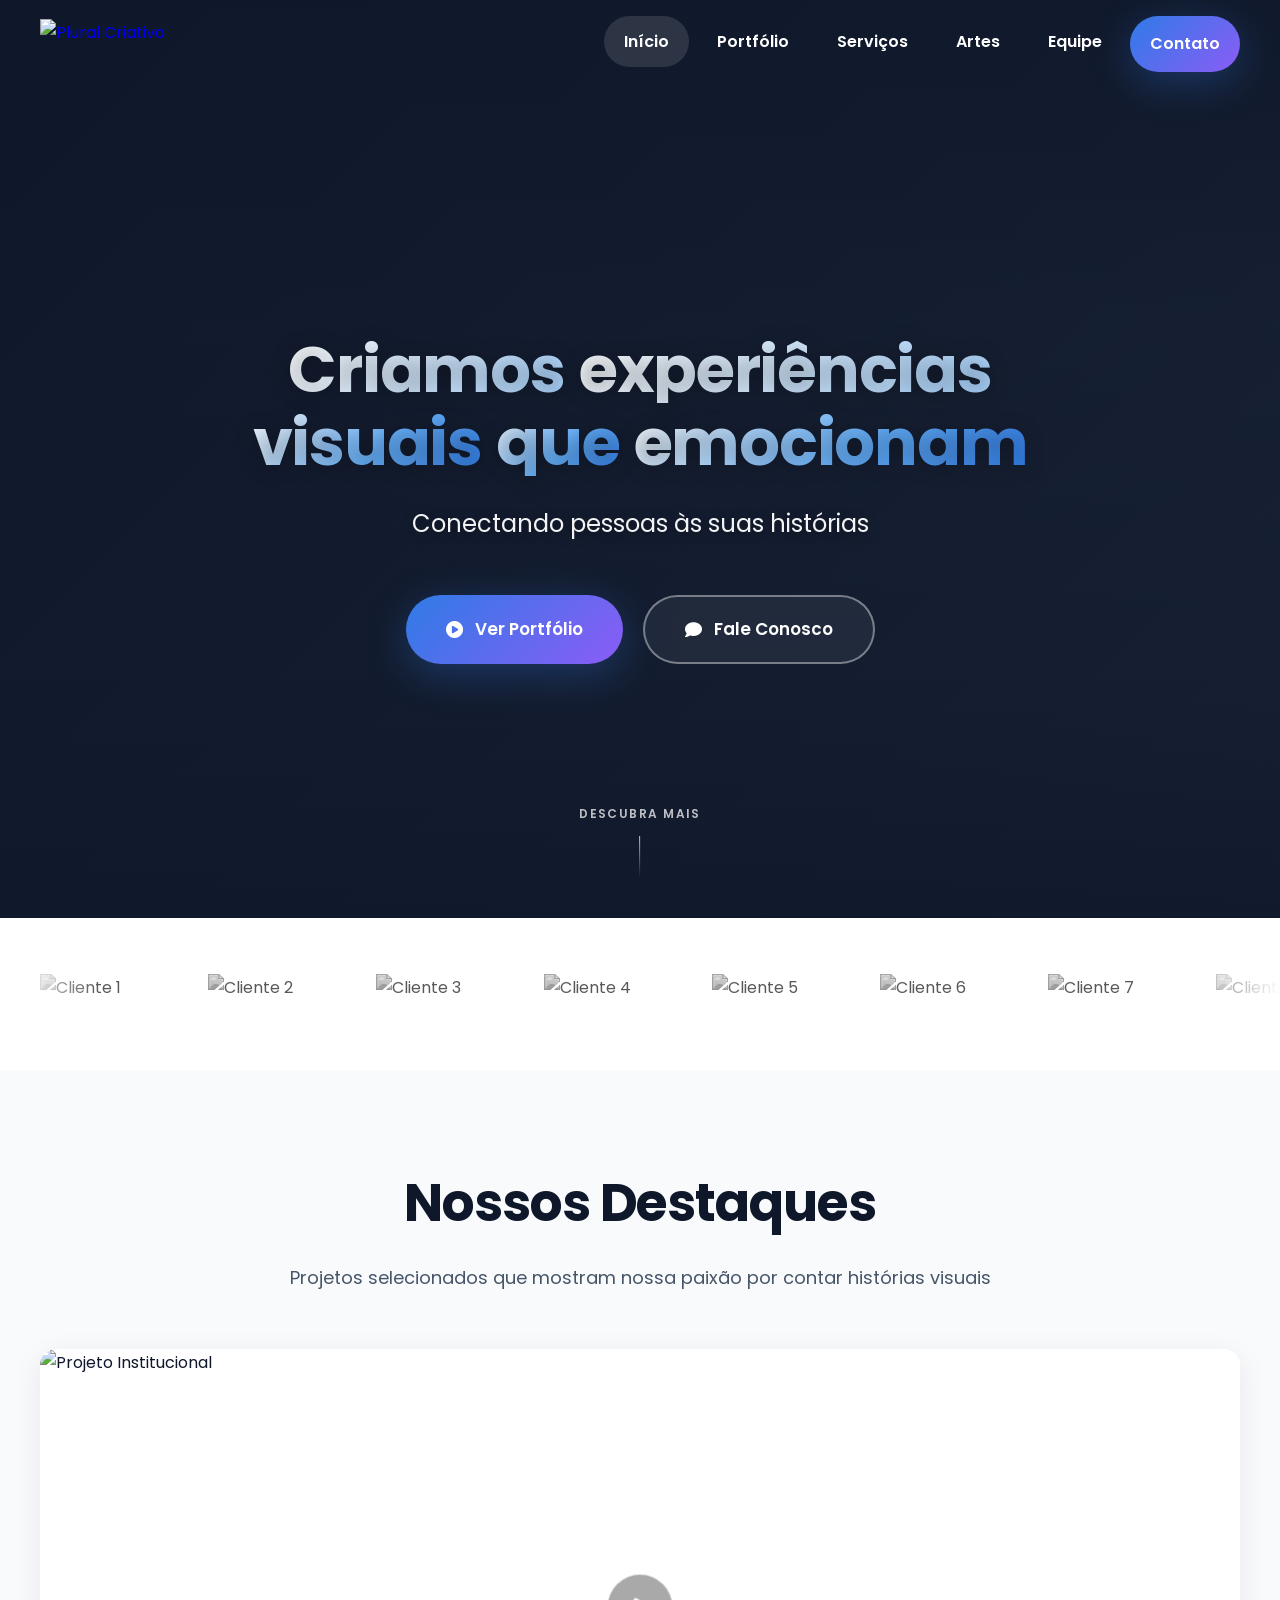
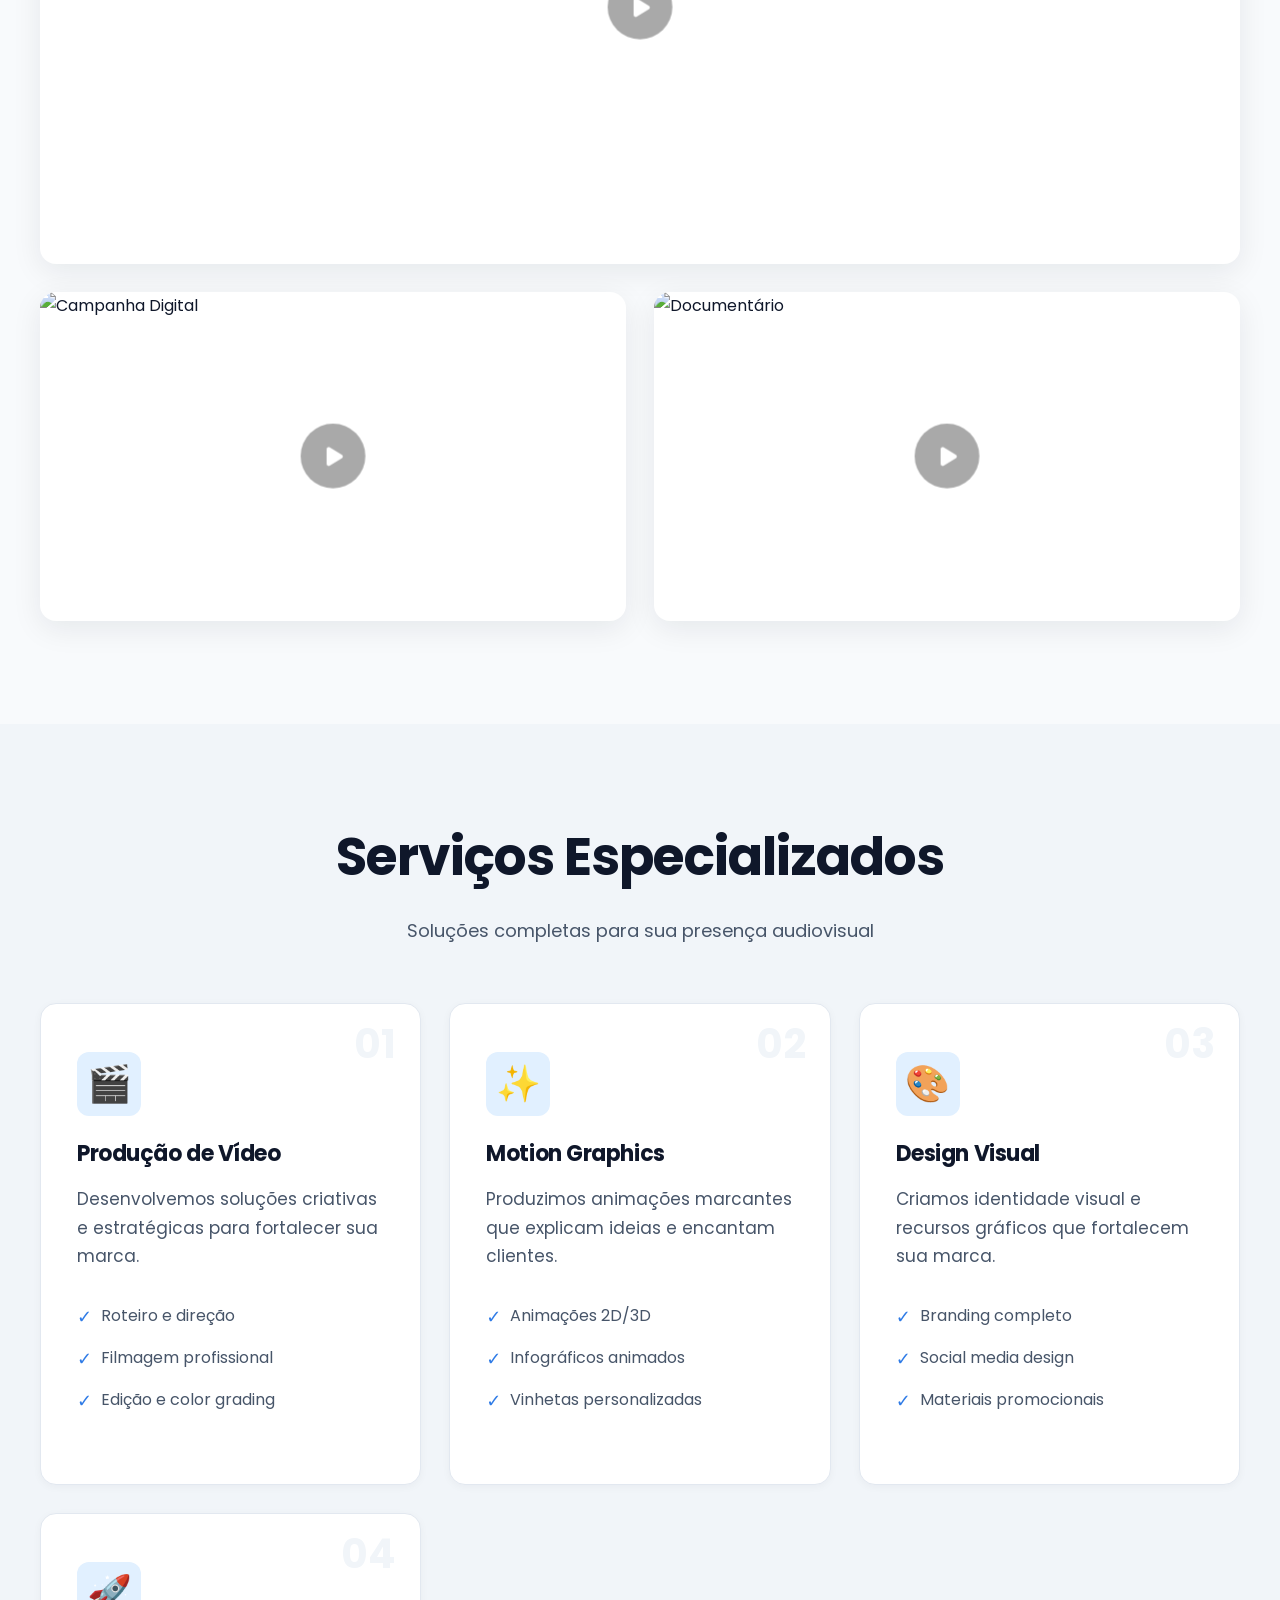
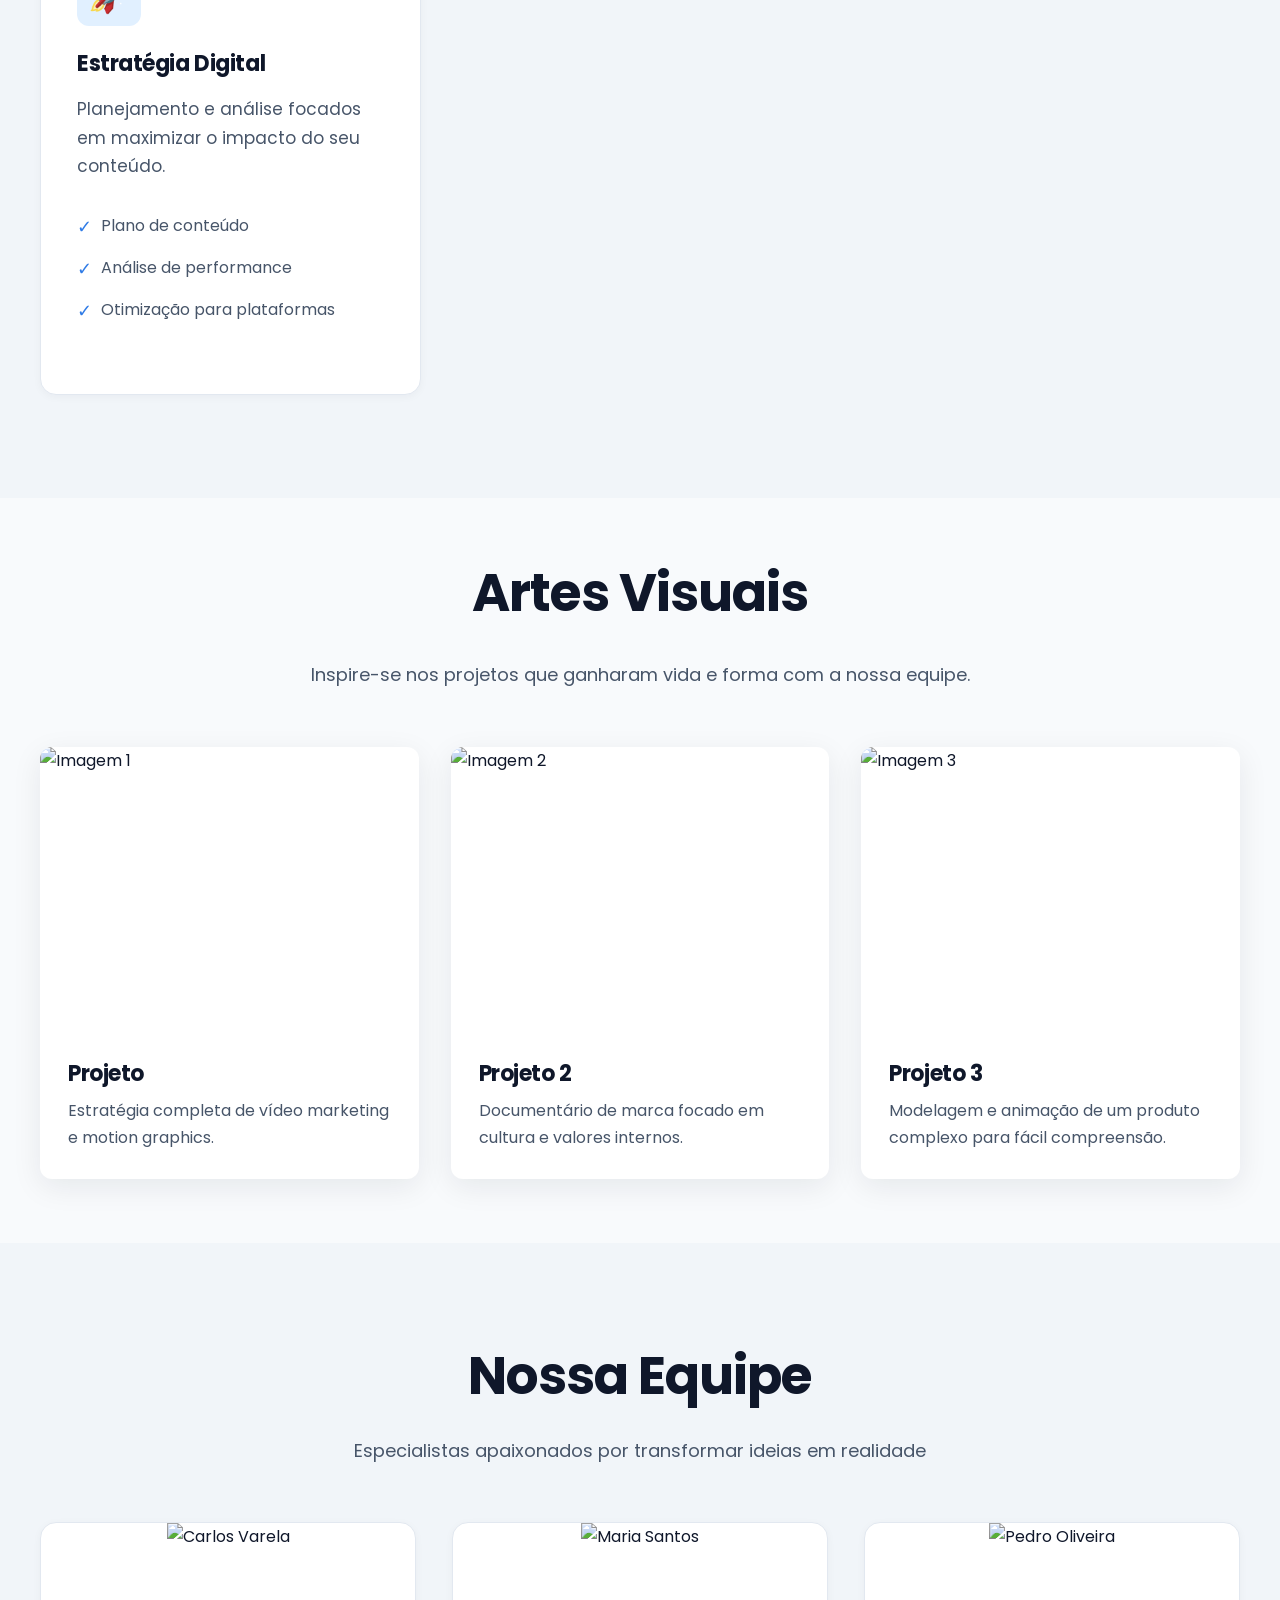
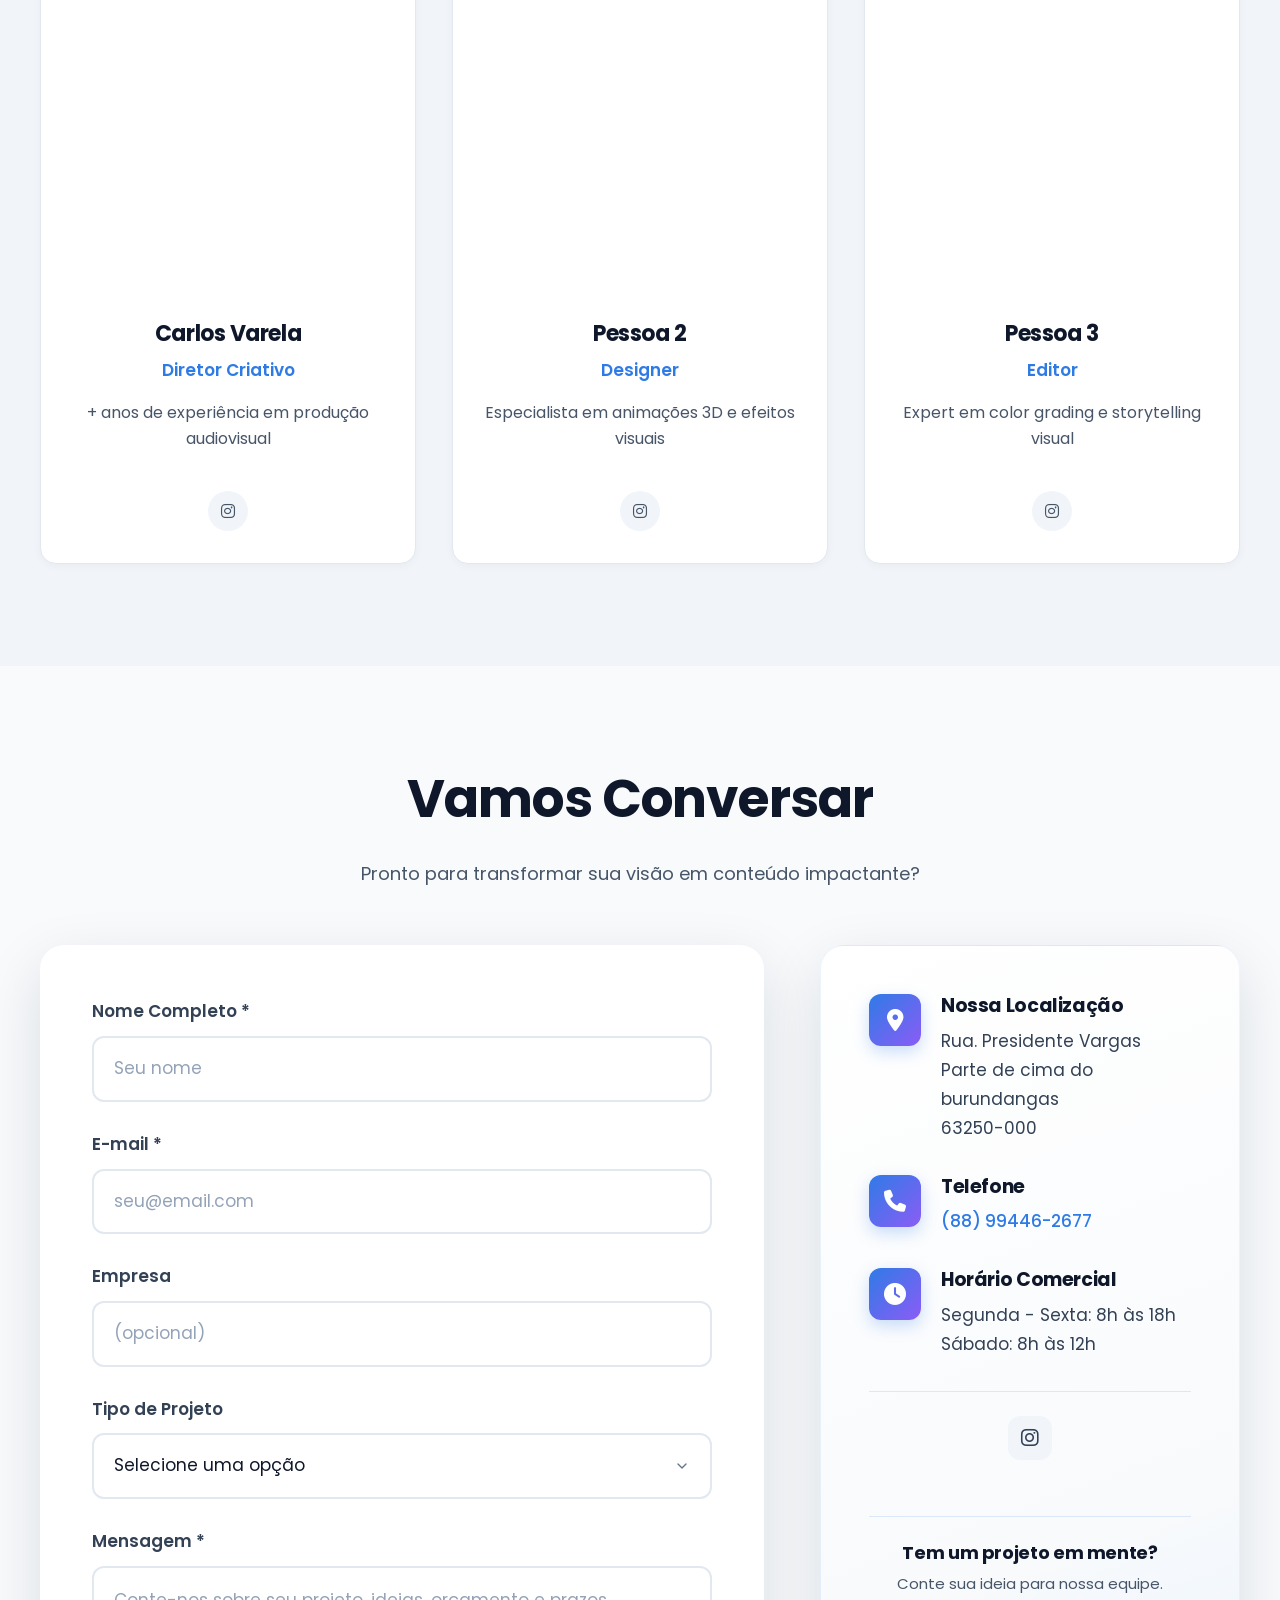
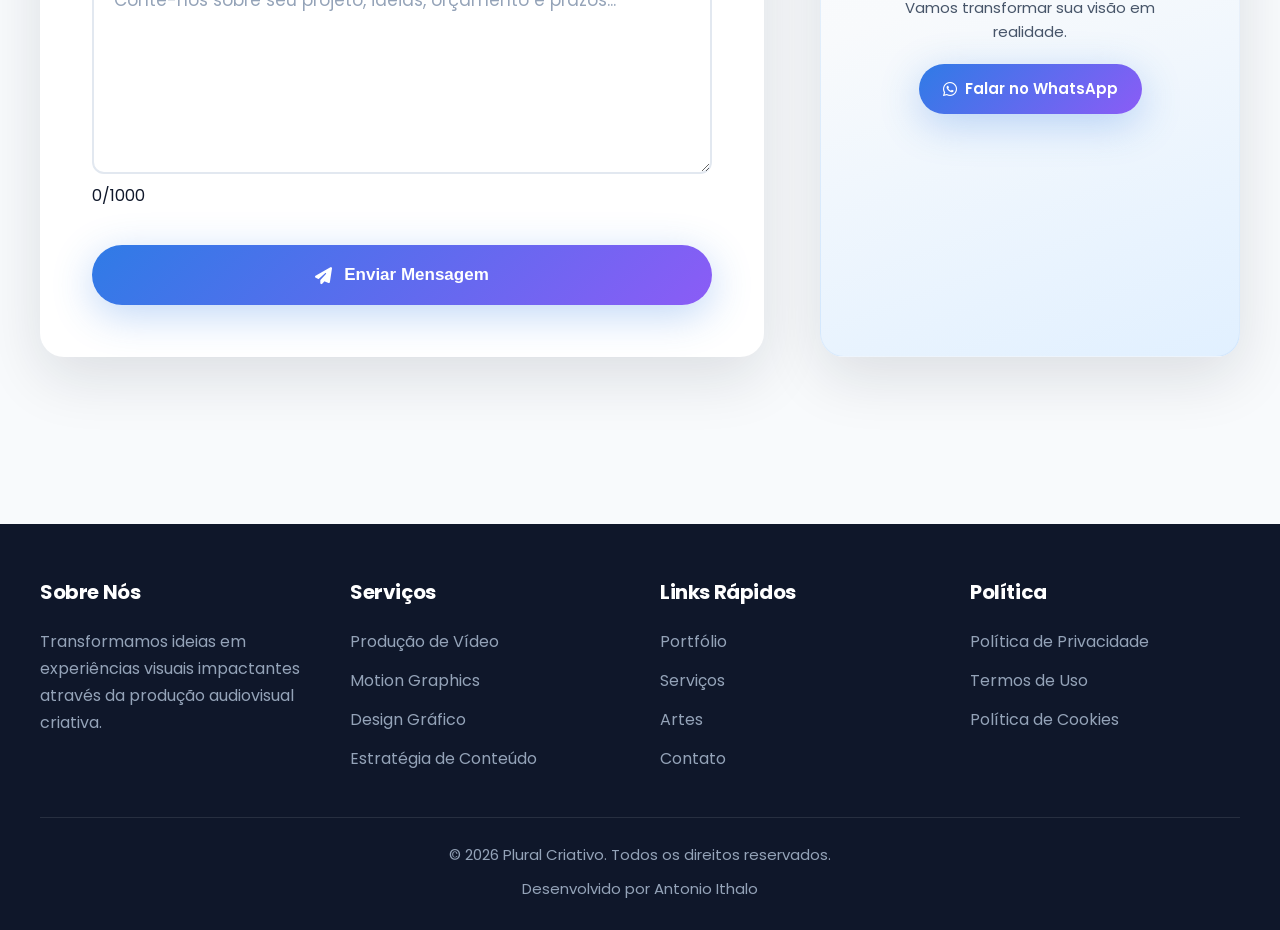
==== index.html @ 593ae98b "Add files via upload" ====
<!doctype html>
<html lang="pt-BR">
  <head>
    <meta charset="UTF-8" />
    <meta
      name="viewport"
      content="width=device-width, initial-scale=1.0, maximum-scale=1.0, user-scalable=no"
    />

    <title>Plural Criativo — Produção Audiovisual Criativa</title>
    <meta
      name="description"
      content="Transformamos ideias em experiências visuais impactantes através da produção audiovisual criativa."
    />
    <meta
      name="keywords"
      content="produção audiovisual, vídeos institucionais, motion graphics, design gráfico, estratégia de conteúdo"
    />
    <meta name="theme-color" content="#2f7be6" />

    <!-- Open Graph -->
    <meta
      property="og:title"
      content="Plural Criativo — Produção Audiovisual Criativa"
    />
    <meta
      property="og:description"
      content="Transformamos ideias em experiências visuais impactantes."
    />
    <meta property="og:type" content="website" />

    <!-- Fonts -->
    <link rel="preconnect" href="https://fonts.googleapis.com" />
    <link rel="preconnect" href="https://fonts.gstatic.com" crossorigin />
    <link
      href="https://fonts.googleapis.com/css2?family=Poppins:wght@300;400;500;600;700&display=swap"
      rel="stylesheet"
    />

    <!-- Icons -->
    <link
      rel="stylesheet"
      href="https://cdnjs.cloudflare.com/ajax/libs/font-awesome/6.4.0/css/all.min.css"
    />

    <!-- Styles -->
    <link rel="stylesheet" href="css/style.css" />
    <link rel="stylesheet" href="css/responsive.css" />

    <!-- Meta para JS -->
    <meta name="theme-path" content="." />
  </head>

  <body>
    <!-- HEADER -->
    <header class="site-header" id="mainHeader">
      <div class="container">
        <div class="header-inner">
          <a href="#top" class="brand">
            <img
              src="assets/img/logoplu.png"
              alt="Plural Criativo"
              class="brand-logo"
              width="200"
              height="50"
            />
          </a>

          <nav class="main-nav" aria-label="Navegação principal">
            <button
              id="navToggleSticky"
              class="nav-toggle"
              aria-expanded="false"
              aria-label="Abrir/fechar menu"
            >
              <i class="fas fa-bars" aria-hidden="true"></i>
              <i class="fas fa-times" aria-hidden="true"></i>
            </button>
            <ul id="navListSticky" class="nav-list">
              <li><a href="#top" class="active">Início</a></li>
              <li><a href="#portfolio">Portfólio</a></li>
              <li><a href="#servicos">Serviços</a></li>
              <li><a href="#gallery">Artes</a></li>
              <li><a href="#equipe">Equipe</a></li>
              <li>
                <a href="#contato" class="btn btn-primary btn-sm">Contato</a>
              </li>
            </ul>
          </nav>
        </div>
      </div>
    </header>

    <main id="main" class="site-main">
      <!-- HERO -->
      <section class="hero" id="top" aria-label="Hero section">
        <video
          autoplay
          muted
          loop
          playsinline
          preload="metadata"
          poster="assets/img/hero-poster.jpg"
          class="hero-video"
          onerror="this.style.display = 'none'"
        >
          <source src="assets/videos/video1-hero.mp4" type="video/mp4" />
        </video>
        <div class="hero-overlay"></div>

        <div class="hero-content">
          <h1 class="hero-title fill-words">
            <div class="line-1">
              <span data-text="Criamos">Criamos</span>
              <span data-text="experiências">experiências</span>
            </div>
            <div class="line-2">
              <span data-text="visuais">visuais</span>
              <span data-text="que">que</span>
              <span data-text="emocionam">emocionam</span>
            </div>
          </h1>
          <p class="hero-subtitle">Conectando pessoas às suas histórias</p>

          <div class="btn-group">
            <a href="#portfolio" class="btn btn-primary">
              <i class="fas fa-play-circle"></i>
              Ver Portfólio
            </a>
            <a href="#contato" class="btn btn-outline">
              <i class="fas fa-comment"></i>
              Fale Conosco
            </a>
          </div>
        </div>

        <a
          href="#portfolio"
          class="scroll-indicator"
          aria-label="Scroll para mais conteúdo"
        >
          <i class="fas fa-chevron-down"></i>
        </a>
      </section>

      <!-- CLIENTES MARQUEE -->
      <section class="clients-section" aria-label="Nossos clientes">
        <div class="container">
          <div class="marquee-container">
            <div class="marquee-track">
              <img
                src="assets/img/logo-cliente-adidas.jpg"
                alt="Cliente 1"
                class="client-logo"
                width="120"
                height="40"
              />
              <img
                src="assets/img/logo-cliente-adidas.jpg"
                alt="Cliente 2"
                class="client-logo"
                width="120"
                height="40"
              />
              <img
                src="assets/img/logo-cliente-adidas.jpg"
                alt="Cliente 3"
                class="client-logo"
                width="120"
                height="40"
              />
              <img
                src="assets/img/logo-cliente-adidas.jpg"
                alt="Cliente 4"
                class="client-logo"
                width="120"
                height="40"
              />
              <img
                src="assets/img/logo-cliente-adidas.jpg"
                alt="Cliente 5"
                class="client-logo"
                width="120"
                height="40"
              />
              <img
                src="assets/img/logo-cliente-adidas.jpg"
                alt="Cliente 6"
                class="client-logo"
                width="120"
                height="40"
              />
              <img
                src="assets/img/logo-cliente-adidas.jpg"
                alt="Cliente 7"
                class="client-logo"
                width="120"
                height="40"
              />
              <img
                src="assets/img/logo-cliente-adidas.jpg"
                alt="Cliente 8"
                class="client-logo"
                width="120"
                height="40"
              />
            </div>
          </div>
        </div>
      </section>

      <!-- PORTFÓLIO -->
      <section id="portfolio" class="section reveal">
        <div class="container">
          <div class="section-title">
            <h2>Nossos Destaques</h2>
            <p class="section-subtitle">
              Projetos selecionados que mostram nossa paixão por contar
              histórias visuais
            </p>
          </div>

          <div class="portfolio-grid">
            <!-- Projeto 1 -->
            <article
              class="portfolio-item"
              data-video="assets/videos/video1-hero.mp4"
              tabindex="0"
            >
              <div class="thumb">
                <span class="play-indicator" aria-hidden="true">
                  <i class="fas fa-play"></i>
                </span>
                <img
                  src="assets/img/Imagem 1.png"
                  alt="Projeto Institucional"
                  loading="lazy"
                />
                <div class="portfolio-overlay">
                  <span class="portfolio-category">Vídeo Institucional</span>
                  <h3>TechCorp Brand Story</h3>
                  <p>
                    Narrativa visual que transformou a comunicação corporativa
                  </p>
                </div>
              </div>
            </article>

            <!-- Projeto 2 -->
            <article
              class="portfolio-item"
              data-video="assets/videos/project-2.mp4"
              tabindex="0"
            >
              <div class="thumb">
                <span class="play-indicator" aria-hidden="true">
                  <i class="fas fa-play"></i>
                </span>
                <img
                  src="assets/img/portfolio/project-2.jpg"
                  alt="Campanha Digital"
                  loading="lazy"
                />
                <div class="portfolio-overlay">
                  <span class="portfolio-category">Campanha Digital</span>
                  <h3>Fashion Forward 2024</h3>
                  <p>
                    Conteúdo viral para redes sociais com engajamento recorde
                  </p>
                </div>
              </div>
            </article>

            <!-- Projeto 3 -->
            <article
              class="portfolio-item"
              data-video="assets/videos/project-3.mp4"
              tabindex="0"
            >
              <div class="thumb">
                <span class="play-indicator" aria-hidden="true">
                  <i class="fas fa-play"></i>
                </span>
                <img
                  src="assets/img/project-3.jpg"
                  alt="Documentário"
                  loading="lazy"
                />
                <div class="portfolio-overlay">
                  <span class="portfolio-category">Documentário</span>
                  <h3>Vozes da Amazônia</h3>
                  <p>Histórias reais que inspiram mudanças e conscientização</p>
                </div>
              </div>
            </article>
          </div>
        </div>
      </section>

      <!-- SERVIÇOS -->
      <section id="servicos" class="section alt reveal">
        <div class="container">
          <div class="section-title">
            <h2>Serviços Especializados</h2>
            <p class="section-subtitle">
              Soluções completas para sua presença audiovisual
            </p>
          </div>

          <div class="services-grid">
            <div class="service-card reveal">
              <div class="service-icon">🎬</div>
              <h3>Produção de Vídeo</h3>
              <p>
                Desenvolvemos soluções criativas e estratégicas para fortalecer
                sua marca.
              </p>
              <ul class="service-features">
                <li>Roteiro e direção</li>
                <li>Filmagem profissional</li>
                <li>Edição e color grading</li>
              </ul>
            </div>

            <div class="service-card reveal">
              <div class="service-icon">✨</div>
              <h3>Motion Graphics</h3>
              <p>
                Produzimos animações marcantes que explicam ideias e encantam
                clientes.
              </p>
              <ul class="service-features">
                <li>Animações 2D/3D</li>
                <li>Infográficos animados</li>
                <li>Vinhetas personalizadas</li>
              </ul>
            </div>

            <div class="service-card reveal">
              <div class="service-icon">🎨</div>
              <h3>Design Visual</h3>
              <p>
                Criamos identidade visual e recursos gráficos que fortalecem sua
                marca.
              </p>
              <ul class="service-features">
                <li>Branding completo</li>
                <li>Social media design</li>
                <li>Materiais promocionais</li>
              </ul>
            </div>

            <div class="service-card reveal">
              <div class="service-icon">🚀</div>
              <h3>Estratégia Digital</h3>
              <p>
                Planejamento e análise focados em maximizar o impacto do seu
                conteúdo.
              </p>
              <ul class="service-features">
                <li>Plano de conteúdo</li>
                <li>Análise de performance</li>
                <li>Otimização para plataformas</li>
              </ul>
            </div>
          </div>
        </div>
      </section>

      <!-- ARTES VISUAIS -->
      <section id="gallery" class="gallery section">
        <div class="container">
          <h2 class="section-title">Artes Visuais</h2>
          <p class="section-subtitle">
            Inspire-se nos projetos que ganharam vida e forma com a nossa
            equipe.
          </p>

          <div class="gallery-grid">
            <div class="art-card reveal">
              <a
                href="#"
                class="art-link"
                aria-label="Ver Projeto: Projeto Alpha"
              >
                <div class="art-image-container">
                  <img
                    src="assets/img/Imagem 1.png"
                    alt="Imagem 1"
                    loading="lazy"
                    onerror="
                      this.onerror = null;
                      this.src =
                        'https://placehold.co/800x600/1e293b/f8fafc?text=ARTE+VISUAL+4:3';
                    "
                  />
                </div>
                <div class="art-info">
                  <h3>Projeto</h3>
                  <p>
                    Estratégia completa de vídeo marketing e motion graphics.
                  </p>
                </div>
              </a>
            </div>

            <div class="art-card reveal">
              <a
                href="#"
                class="art-link"
                aria-label="Ver Projeto: Vídeo Institucional"
              >
                <div class="art-image-container">
                  <img
                    src="assets/img/Imagem 2.png"
                    alt="Imagem 2"
                    loading="lazy"
                  />
                </div>
                <div class="art-info">
                  <h3>Projeto 2</h3>
                  <p>
                    Documentário de marca focado em cultura e valores internos.
                  </p>
                </div>
              </a>
            </div>

            <div class="art-card reveal">
              <a
                href="#"
                class="art-link"
                aria-label="Ver Projeto: Animação 3D"
              >
                <div class="art-image-container">
                  <img
                    src="assets/img/Imagem 3.png"
                    alt="Imagem 3"
                    loading="lazy"
                  />
                </div>
                <div class="art-info">
                  <h3>Projeto 3</h3>
                  <p>
                    Modelagem e animação de um produto complexo para fácil
                    compreensão.
                  </p>
                </div>
              </a>
            </div>
          </div>
        </div>
      </section>

      <!-- EQUIPE -->
      <section id="equipe" class="section alt reveal">
        <div class="container">
          <div class="section-title">
            <h2>Nossa Equipe</h2>
            <p class="section-subtitle">
              Especialistas apaixonados por transformar ideias em realidade
            </p>
          </div>

          <div class="team-grid">
            <div class="team-member reveal">
              <div class="member-photo">
                <img
                  src="assets/img/imagem-eqp-1.jpg"
                  alt="Carlos Varela"
                  loading="lazy"
                />
              </div>
              <h3>Carlos Varela</h3>
              <p class="muted">Diretor Criativo</p>
              <p>+ anos de experiência em produção audiovisual</p>
              <div class="social-links">
                <a
                  href="https://www.instagram.com/carlosvarela.pro/"
                  aria-label="Instagram"
                  target="_blank"
                  rel="noopener"
                >
                  <i class="fab fa-instagram"></i>
                </a>
              </div>
            </div>

            <div class="team-member reveal">
              <div class="member-photo">
                <img
                  src="assets/img/imagem-eqp-2.jpg"
                  alt="Maria Santos"
                  loading="lazy"
                />
              </div>
              <h3>Pessoa 2</h3>
              <p class="muted">Designer</p>
              <p>Especialista em animações 3D e efeitos visuais</p>
              <div class="social-links">
                <a href="#" aria-label="Instagram"
                  ><i class="fab fa-instagram"></i
                ></a>
              </div>
            </div>

            <div class="team-member reveal">
              <div class="member-photo">
                <img
                  src="assets/img/imagem-eqp-3.jpg"
                  alt="Pedro Oliveira"
                  loading="lazy"
                />
              </div>
              <h3>Pessoa 3</h3>
              <p class="muted">Editor</p>
              <p>Expert em color grading e storytelling visual</p>
              <div class="social-links">
                <a href="#" aria-label="Instagram"
                  ><i class="fab fa-instagram"></i
                ></a>
              </div>
            </div>
          </div>
        </div>
      </section>

      <!-- CONTATO -->
      <section id="contato" class="section reveal">
        <div class="container">
          <div class="section-title">
            <h2>Vamos Conversar</h2>
            <p class="section-subtitle">
              Pronto para transformar sua visão em conteúdo impactante?
            </p>
          </div>

          <div class="contact-grid">
            <!-- Formulário -->
            <form id="contactForm" class="contact-form">
              <div class="form-group">
                <label for="name">Nome Completo *</label>
                <input
                  type="text"
                  id="name"
                  name="name"
                  class="form-control"
                  placeholder="Seu nome"
                  required
                  autocomplete="name"
                />
              </div>

              <div class="form-group">
                <label for="email">E-mail *</label>
                <input
                  type="email"
                  id="email"
                  name="email"
                  class="form-control"
                  placeholder="seu@email.com"
                  required
                  autocomplete="email"
                />
              </div>

              <div class="form-group">
                <label for="company">Empresa</label>
                <input
                  type="text"
                  id="company"
                  name="company"
                  class="form-control"
                  placeholder="(opcional)"
                  autocomplete="organization"
                />
              </div>

              <div class="form-group">
                <label for="project">Tipo de Projeto</label>
                <select id="project" name="project" class="form-control">
                  <option value="">Selecione uma opção</option>
                  <option value="Producao de Video">
                    🎬 Produção de Vídeo
                  </option>
                  <option value="Motion Graphics">✨ Motion Graphics</option>
                  <option value="Design Grafico">🎨 Design Gráfico</option>
                  <option value="Estrategia de Conteudo">
                    🚀 Estratégia de Conteúdo
                  </option>
                  <option value="Outro">💡 Outro</option>
                </select>
              </div>

              <div class="form-group">
                <label for="message">Mensagem *</label>
                <textarea
                  id="message"
                  name="message"
                  class="form-control"
                  placeholder="Conte-nos sobre seu projeto, ideias, orçamento e prazos..."
                  rows="6"
                  required
                ></textarea>
                <div class="char-counter" id="charCounter">0/1000</div>
              </div>

              <button type="submit" class="btn btn-primary">
                <i class="fas fa-paper-plane"></i>
                Enviar Mensagem
              </button>
            </form>

            <!-- Informações de Contato -->
            <div class="contact-info">
              <div class="info-item">
                <div class="info-icon">
                  <i class="fas fa-map-marker-alt"></i>
                </div>
                <div>
                  <h3>Nossa Localização</h3>
                  <p>
                    Rua. Presidente Vargas<br />Parte de cima do burundangas<br />63250-000
                  </p>
                </div>
              </div>

              <div class="info-item">
                <div class="info-icon">
                  <i class="fas fa-phone"></i>
                </div>
                <div>
                  <h3>Telefone</h3>
                  <p><a href="tel:+5588994462677">(88) 99446-2677</a></p>
                </div>
              </div>

              <div class="info-item">
                <div class="info-icon">
                  <i class="fas fa-clock"></i>
                </div>
                <div>
                  <h3>Horário Comercial</h3>
                  <p>Segunda - Sexta: 8h às 18h<br />Sábado: 8h às 12h</p>
                </div>
              </div>

              <div class="social-links-large">
                <a
                  href="https://instagram.com/pluralcriativo"
                  target="_blank"
                  rel="noopener"
                  aria-label="Instagram"
                >
                  <i class="fab fa-instagram"></i>
                </a>
              </div>

              <div class="contact-cta">
                <h3 class="contact-cta-title">Tem um projeto em mente?</h3>
                <p class="contact-cta-text">
                  Conte sua ideia para nossa equipe. Vamos transformar sua visão
                  em realidade.
                </p>
                <a
                  href="https://wa.me/5588994462677"
                  target="_blank"
                  rel="noopener noreferrer"
                  class="btn btn-primary contact-cta-btn"
                  aria-label="Falar no WhatsApp"
                >
                  <i class="fab fa-whatsapp"></i>
                  Falar no WhatsApp
                </a>
              </div>
            </div>
          </div>
        </div>
      </section>

      <!-- MODAL DE VÍDEO -->
      <div
        id="modal"
        class="modal"
        aria-hidden="true"
        role="dialog"
        aria-label="Player de vídeo"
      >
        <div class="modal-backdrop" id="modalBackdrop"></div>
        <div class="modal-content">
          <button class="modal-close" id="modalClose" aria-label="Fechar vídeo">
            <i class="fas fa-times"></i>
          </button>
          <div class="modal-video">
            <video id="modalVideo" controls playsinline preload="metadata">
              Seu navegador não suporta a tag de vídeo.
            </video>
          </div>
        </div>
      </div>

      <!-- BOTÃO VOLTAR AO TOPO -->
      <button
        class="back-to-top"
        id="backToTop"
        aria-label="Voltar ao topo da página"
        title="Voltar ao topo"
      >
        <i class="fas fa-chevron-up"></i>
      </button>
    </main>

    <!-- FOOTER -->
    <footer class="site-footer">
      <div class="container">
        <div class="footer-content">
          <div class="footer-col">
            <h3>Sobre Nós</h3>
            <p class="footer-text">
              Transformamos ideias em experiências visuais impactantes através
              da produção audiovisual criativa.
            </p>
          </div>

          <div class="footer-col">
            <h3>Serviços</h3>
            <ul class="footer-links">
              <li><a href="#servicos">Produção de Vídeo</a></li>
              <li><a href="#servicos">Motion Graphics</a></li>
              <li><a href="#servicos">Design Gráfico</a></li>
              <li><a href="#servicos">Estratégia de Conteúdo</a></li>
            </ul>
          </div>

          <div class="footer-col">
            <h3>Links Rápidos</h3>
            <ul class="footer-links">
              <li><a href="#portfolio">Portfólio</a></li>
              <li><a href="#servicos">Serviços</a></li>
              <li><a href="#gallery">Artes</a></li>
              <li><a href="#contato">Contato</a></li>
            </ul>
          </div>

          <div class="footer-col">
            <h3>Política</h3>
            <ul class="footer-links">
              <li>
                <a href="paginas/politica-de-privacidade.html"
                  >Política de Privacidade</a
                >
              </li>
              <li><a href="paginas/termos-de-uso.html">Termos de Uso</a></li>
              <li>
                <a href="paginas/politica-de-cookies.html"
                  >Política de Cookies</a
                >
              </li>
            </ul>
          </div>
        </div>

        <div class="footer-bottom">
          <p>
            &copy; <span id="year"></span> Plural Criativo. Todos os direitos
            reservados.
          </p>
          <p>
            Desenvolvido por
            <a
              href="https://www.instagram.com/ithalo.dev/"
              target="_blank"
              rel="noopener noreferrer"
              style="color: inherit; text-decoration: none"
              >Antonio Ithalo</a
            >
          </p>
        </div>
      </div>
    </footer>

    <script src="js/fun.js"></script>
  </body>
</html>
---- css/style.css ----
/* ============================================= */
/* THEME NAME: Plural Tema                       */
/* DESIGN SYSTEM PROFISSIONAL - PLURAL CRIATIVO  */
/* ============================================= */

:root {
  /* Cores principais - Audiovisual */
  --primary-500: #2f7be6;
  --primary-400: #4aa3ff;
  --primary-300: #6ab5ff;
  --primary-200: #a8d4ff;
  --primary-100: #e1f0ff;

  /* Escala de cinzas sofisticada */
  --gray-900: #0f172a;
  --gray-800: #1e293b;
  --gray-700: #334155;
  --gray-600: #475569;
  --gray-500: #64748b;
  --gray-400: #94a3b8;
  --gray-300: #cbd5e1;
  --gray-200: #e2e8f0;
  --gray-100: #f1f5f9;
  --gray-50: #f8fafc;

  /* Cores criativas */
  --creative-magenta: #ec4899;
  --creative-cyan: #06b6d4;
  --creative-purple: #8b5cf6;
  --creative-yellow: #f59e0b;

  /* Sistema de sombras */
  --shadow-sm: 0 2px 8px rgba(15, 23, 42, 0.04);
  --shadow-md: 0 8px 30px rgba(15, 23, 42, 0.08);
  --shadow-lg: 0 20px 60px rgba(15, 23, 42, 0.12);
  --shadow-xl: 0 32px 96px rgba(15, 23, 42, 0.16);

  /* Sistema de bordas */
  --radius-sm: 8px;
  --radius-md: 12px;
  --radius-lg: 16px;
  --radius-xl: 24px;
  --radius-full: 999px;

  /* Transições */
  --transition-fast: 0.2s cubic-bezier(0.4, 0, 0.2, 1);
  --transition-normal: 0.35s cubic-bezier(0.4, 0, 0.2, 1);
  --transition-slow: 0.5s cubic-bezier(0.4, 0, 0.2, 1);
  --transition-bounce: 0.6s cubic-bezier(0.34, 1.56, 0.64, 1);

  /* Container */
  --container: 1320px;
  --gutter: clamp(1.25rem, 4vw, 2.5rem);

  /* Altura da navbar fixa */
  --header-height: 82px;
}

/* ============================================= */
/* RESET & BASE STYLES */
/* ============================================= */

*,
*::before,
*::after {
  box-sizing: border-box;
  margin: 0;
  padding: 0;
}

html {
  scroll-behavior: smooth;
  font-size: 16px;
  -webkit-text-size-adjust: 100%;
  -webkit-font-smoothing: antialiased;
  -moz-osx-font-smoothing: grayscale;
  overflow-x: hidden;
  overflow-y: scroll;
}

html::-webkit-scrollbar,
body::-webkit-scrollbar {
  display: none;
}

html,
body {
  -ms-overflow-style: none;
  scrollbar-width: none;
}

body {
  font-family:
    "Poppins",
    system-ui,
    -apple-system,
    BlinkMacSystemFont,
    "Segoe UI",
    Roboto,
    sans-serif;
  line-height: 1.7;
  color: var(--gray-900);
  background: var(--gray-50);
  overflow-x: visible;
  padding-top: 0 !important;
}

/* ============================================= */
/* TYPOGRAPHY SYSTEM */
/* ============================================= */

h1,
h2,
h3,
h4 {
  font-weight: 700;
  line-height: 1.2;
  letter-spacing: -0.02em;
}

h1 {
  font-size: clamp(2.5rem, 5vw, 4rem);
}
h2 {
  font-size: clamp(2.25rem, 4.2vw, 3.25rem);
  margin-bottom: 1.75rem;
}
h3 {
  font-size: clamp(1.5rem, 2.8vw, 2.15rem);
}

p {
  font-size: 1.0625rem;
  margin-bottom: 1.125rem;
  line-height: 1.75;
}

.lead {
  font-size: clamp(1.1875rem, 2vw, 1.375rem);
  line-height: 1.7;
  color: var(--gray-600);
}

.muted {
  color: var(--gray-500);
  font-size: 1rem;
  line-height: 1.6;
}

/* ============================================= */
/* CONTAINER */
/* ============================================= */

.container {
  width: 100%;
  max-width: var(--container);
  margin: 0 auto;
  padding: 0 var(--gutter);
}

.section {
  padding: clamp(4.5rem, 8vw, 8.5rem) 0;
  position: relative;
}

.section.alt {
  background: var(--gray-100);
}

.section-title {
  text-align: center;
  margin-bottom: clamp(1.25rem, 3vw, 2.25rem);
}

.section-subtitle {
  text-align: center;
  max-width: 720px;
  margin: 0 auto 3.5rem;
  color: var(--gray-600);
  font-size: 1.125rem;
  line-height: 1.7;
}

/* ============================================= */
/* HEADER FIXO */
/* ============================================= */

.site-header,
#mainHeader {
  position: absolute !important;
  top: 0 !important;
  left: 0 !important;
  right: 0 !important;
  width: 100% !important;
  z-index: 9999 !important;
  padding: 1rem 0 !important;
  background: transparent !important;
  backdrop-filter: none !important;
  -webkit-backdrop-filter: none !important;
  box-shadow: none !important;
  border-bottom: 1px solid transparent !important;
  transition:
    background 0.35s cubic-bezier(0.4, 0, 0.2, 1),
    box-shadow 0.35s cubic-bezier(0.4, 0, 0.2, 1),
    padding 0.35s cubic-bezier(0.4, 0, 0.2, 1),
    backdrop-filter 0.35s cubic-bezier(0.4, 0, 0.2, 1),
    -webkit-backdrop-filter 0.35s cubic-bezier(0.4, 0, 0.2, 1),
    border-color 0.35s cubic-bezier(0.4, 0, 0.2, 1) !important;
}

.hero {
  padding-top: var(--header-height) !important;
}

.header-inner {
  display: flex;
  align-items: center;
  justify-content: space-between;
}

.brand {
  display: flex;
  align-items: center;
  text-decoration: none;
  gap: 0.75rem;
  z-index: 1002;
}

.brand-logo {
  height: 50px;
  width: auto;
  transition: transform var(--transition-normal);
}

.brand:hover .brand-logo {
  transform: scale(1.05);
}

/* ============================================= */
/* NAVEGAÇÃO */
/* ============================================= */

.main-nav {
  display: flex;
  align-items: center;
}

.nav-list {
  display: flex;
  gap: 0.5rem;
  list-style: none;
  margin: 0;
  padding: 0;
}

.nav-list a {
  position: relative;
  display: inline-flex;
  align-items: center;
  color: #ffffff;
  text-decoration: none;
  font-weight: 600;
  font-size: 1rem;
  padding: 0.75rem 1.25rem;
  border-radius: var(--radius-full);
  transition: all var(--transition-fast);
  overflow: hidden;
  z-index: 1;
}

.site-header.scrolled .nav-list a,
#mainHeader.scrolled .nav-list a {
  color: #ffffff;
  text-shadow: 0 1px 4px rgba(0, 0, 0, 0.35);
}

.nav-list a::before {
  content: "";
  position: absolute;
  top: 0;
  left: 0;
  right: 0;
  bottom: 0;
  background: linear-gradient(
    135deg,
    var(--primary-500),
    var(--creative-purple)
  );
  opacity: 0;
  transition: opacity var(--transition-normal);
  border-radius: var(--radius-full);
  z-index: -1;
}

.nav-list a:hover::before {
  opacity: 0.25;
}

.nav-list a:hover {
  transform: translateY(-2px);
}

.nav-list a.active {
  background: rgba(255, 255, 255, 0.12);
}

.site-header.scrolled .nav-list a.active,
#mainHeader.scrolled .nav-list a.active {
  background: linear-gradient(
    135deg,
    rgba(47, 123, 230, 0.35),
    rgba(139, 92, 246, 0.35)
  );
  color: #ffffff;
  box-shadow: 0 0 0 1px rgba(255, 255, 255, 0.08) inset;
}

/* ============================================= */
/* MENU MOBILE — TOGGLE (X) */
/* ============================================= */

.nav-toggle {
  display: none;
  background: none;
  border: none;
  color: #ffffff;
  font-size: 1.5rem;
  cursor: pointer;
  padding: 0.5rem;
  z-index: 1002;
  position: relative;
  width: 40px;
  height: 40px;
  transition: all var(--transition-fast);
  text-shadow: 0 1px 6px rgba(0, 0, 0, 0.5);
}

.site-header.scrolled .nav-toggle,
#mainHeader.scrolled .nav-toggle {
  color: #ffffff;
}

.nav-toggle i {
  position: absolute;
  top: 50%;
  left: 50%;
  transform: translate(-50%, -50%);
  transition: all var(--transition-fast);
  z-index: 2;
}

.nav-toggle .fa-bars {
  opacity: 1;
  visibility: visible;
}

.nav-toggle .fa-times {
  opacity: 0;
  visibility: hidden;
  transform: translate(-50%, -50%) rotate(90deg);
}

.nav-toggle[aria-expanded="true"] .fa-bars {
  opacity: 0;
  visibility: hidden;
  transform: translate(-50%, -50%) rotate(-90deg);
}

.nav-toggle[aria-expanded="true"] .fa-times {
  opacity: 1;
  visibility: visible;
  transform: translate(-50%, -50%) rotate(0deg);
  color: #4aa3ff;
  text-shadow:
    0 0 12px rgba(74, 163, 255, 0.6),
    0 2px 8px rgba(0, 0, 0, 0.8);
}

.nav-toggle:hover {
  transform: scale(1.1);
}

.nav-toggle:active {
  transform: scale(0.95);
}

/* ============================================= */
/* HERO TITLE — ANIMAÇÃO (fill-words) */
/* ============================================= */

.hero-title.fill-words {
  display: flex;
  justify-content: center;
  flex-wrap: wrap;
  gap: 0.35rem 0.9rem;
  line-height: 1.05 !important;
}

.hero-title.fill-words .line-1,
.hero-title.fill-words .line-2 {
  display: flex;
  justify-content: center;
  flex-wrap: wrap;
  gap: 0.35rem 0.9rem;
  width: 100%;
}

.hero-title.fill-words span {
  display: inline-block;
  position: relative;
  color: transparent;
  opacity: 0;
  transform: translateY(24px);
  animation: wordRiseFillGradient 0.85s cubic-bezier(0.4, 0, 0.2, 1) forwards;
}

.hero-title.fill-words span:nth-child(1) {
  animation-delay: 0.05s;
}
.hero-title.fill-words span:nth-child(2) {
  animation-delay: 0.15s;
}
.hero-title.fill-words span:nth-child(3) {
  animation-delay: 0.25s;
}
.hero-title.fill-words span:nth-child(4) {
  animation-delay: 0.35s;
}
.hero-title.fill-words span:nth-child(5) {
  animation-delay: 0.45s;
}

.hero-title.fill-words .line-1 span,
.hero-title.fill-words .line-2 span {
  background: linear-gradient(135deg, #ffffff 0%, var(--primary-200) 100%);
  -webkit-background-clip: text;
  background-clip: text;
}

.hero-title.fill-words .line-2 span {
  background: linear-gradient(
    135deg,
    #ffffff 0%,
    var(--primary-300) 55%,
    var(--primary-500) 100%
  );
  -webkit-background-clip: text;
  background-clip: text;
}

@keyframes wordRiseFillGradient {
  0% {
    opacity: 0;
    transform: translateY(24px);
    -webkit-text-fill-color: transparent;
  }
  60% {
    opacity: 1;
    transform: translateY(0);
  }
  100% {
    opacity: 1;
    transform: translateY(0);
    -webkit-text-fill-color: initial;
  }
}

@media (prefers-reduced-motion: reduce) {
  .hero-title.fill-words span {
    animation: none;
    opacity: 1;
    transform: none;
    color: #ffffff;
    -webkit-text-fill-color: #ffffff;
  }
  .hero-title.fill-words .line-1 span,
  .hero-title.fill-words .line-2 span {
    -webkit-text-fill-color: initial;
  }
}

/* ============================================= */
/* HERO SECTION */
/* ============================================= */

.hero {
  position: relative;
  min-height: 102vh;
  display: flex;
  align-items: center;
  justify-content: center;
  overflow: hidden;
  background: linear-gradient(135deg, #0f172a, #1e293b);
  margin-top: 0;
  padding-top: var(--header-height);
}

.hero-video {
  position: absolute;
  top: 50%;
  left: 50%;
  min-width: 100%;
  min-height: 100%;
  width: auto;
  height: auto;
  object-fit: cover;
  transform: translate(-50%, -50%);
  filter: brightness(0.7) contrast(1.08) saturate(1.05);
  z-index: 1;
}

.hero-overlay {
  position: absolute;
  inset: 0;
  background: linear-gradient(
    180deg,
    rgba(15, 23, 42, 0.75) 0%,
    rgba(15, 23, 42, 0.35) 35%,
    rgba(15, 23, 42, 0.5) 75%,
    rgba(15, 23, 42, 0.85) 100%
  );
  z-index: 2;
}

.hero-content {
  position: relative;
  z-index: 3;
  text-align: center;
  color: white;
  max-width: 980px;
  padding: 2rem;
}

.hero-title {
  font-size: clamp(2.5rem, 5vw, 4.25rem);
  margin-bottom: 1.75rem;
  text-shadow: 0 2px 20px rgba(0, 0, 0, 0.3);
}

.hero-subtitle {
  font-size: clamp(1.1875rem, 2.5vw, 1.5rem);
  margin-bottom: 3.25rem;
  color: rgba(255, 255, 255, 0.95);
  line-height: 1.65;
  text-shadow: 0 2px 12px rgba(0, 0, 0, 0.4);
}

/* ============================================= */
/* BOTÕES PREMIUM */
/* ============================================= */

.btn {
  display: inline-flex;
  align-items: center;
  justify-content: center;
  gap: 0.75rem;
  padding: 1.125rem 2.5rem;
  border-radius: var(--radius-full);
  font-weight: 600;
  font-size: 1.0625rem;
  text-decoration: none;
  border: none;
  cursor: pointer;
  transition: all var(--transition-bounce);
  position: relative;
  overflow: hidden;
  z-index: 1;
  min-height: 56px;
}

.btn::before {
  content: "";
  position: absolute;
  top: 0;
  left: 0;
  right: 0;
  bottom: 0;
  background: linear-gradient(
    135deg,
    var(--primary-500),
    var(--creative-purple)
  );
  opacity: 0;
  transition: opacity var(--transition-normal);
  z-index: -1;
}

.btn:hover::before {
  opacity: 1;
}

.btn-primary {
  background: linear-gradient(
    135deg,
    var(--primary-500),
    var(--creative-purple)
  );
  color: white;
  box-shadow: 0 10px 40px rgba(47, 123, 230, 0.3);
}

.btn-primary:hover {
  transform: translateY(-4px) scale(1.03);
  box-shadow: 0 20px 60px rgba(47, 123, 230, 0.45);
}

.btn-outline {
  background: rgba(255, 255, 255, 0.06);
  color: white;
  border: 2px solid rgba(255, 255, 255, 0.4);
  backdrop-filter: blur(10px);
}

.btn-outline:hover {
  border-color: white;
  background: rgba(255, 255, 255, 0.14);
  transform: translateY(-3px);
}

.btn-group {
  display: flex;
  gap: 1.25rem;
  justify-content: center;
  margin-top: 3.25rem;
  flex-wrap: wrap;
}

/* ============================================= */
/* BOTÃO VOLTAR AO TOPO */
/* ============================================= */

#backToTop.back-to-top {
  position: fixed !important;
  bottom: 30px !important;
  right: 30px !important;
  width: 60px !important;
  height: 60px !important;
  background: linear-gradient(
    135deg,
    var(--primary-500),
    var(--creative-purple)
  ) !important;
  color: white !important;
  border: none !important;
  border-radius: 50% !important;
  font-size: 1.5rem !important;
  cursor: pointer !important;
  z-index: 9999 !important;
  display: flex !important;
  align-items: center !important;
  justify-content: center !important;
  box-shadow: var(--shadow-lg) !important;
  transition: all var(--transition-bounce) !important;
  opacity: 0 !important;
  visibility: hidden !important;
  transform: translateY(20px) !important;
  padding: 0 !important;
}

#backToTop.back-to-top.visible {
  opacity: 1 !important;
  visibility: visible !important;
  transform: translateY(0) !important;
}

#backToTop.back-to-top:hover {
  transform: translateY(-5px) scale(1.1) !important;
  box-shadow: 0 20px 40px rgba(47, 123, 230, 0.4) !important;
  background: linear-gradient(
    135deg,
    var(--primary-400),
    var(--creative-magenta)
  ) !important;
}

.back-to-top {
  position: fixed;
  bottom: 30px;
  right: 30px;
  width: 60px;
  height: 60px;
  background: linear-gradient(
    135deg,
    var(--primary-500),
    var(--creative-purple)
  );
  color: white;
  border: none;
  border-radius: 50%;
  font-size: 1.5rem;
  cursor: pointer;
  z-index: 999;
  display: flex;
  align-items: center;
  justify-content: center;
  box-shadow: var(--shadow-lg);
  transition: all var(--transition-bounce);
  opacity: 0;
  visibility: hidden;
  transform: translateY(20px);
  padding: 0;
}

.back-to-top.visible {
  opacity: 1;
  visibility: visible;
  transform: translateY(0);
}

.back-to-top:hover {
  transform: translateY(-5px) scale(1.1);
  box-shadow: 0 20px 40px rgba(47, 123, 230, 0.4);
  background: linear-gradient(
    135deg,
    var(--primary-400),
    var(--creative-magenta)
  );
}

.back-to-top:active {
  transform: translateY(0) scale(0.95);
}

.back-to-top:focus {
  outline: 3px solid rgba(47, 123, 230, 0.5);
  outline-offset: 3px;
}

/* ============================================= */
/* CLIENTES MARQUEE */
/* ============================================= */

.clients-section {
  background: white;
  padding: 3.5rem 0;
  position: relative;
  overflow: hidden;
}

.clients-section::before,
.clients-section::after {
  content: "";
  position: absolute;
  top: 0;
  width: 100px;
  height: 100%;
  z-index: 2;
}

.clients-section::before {
  left: 0;
  background: linear-gradient(to right, white, transparent);
}

.clients-section::after {
  right: 0;
  background: linear-gradient(to left, white, transparent);
}

.marquee-container {
  display: flex;
  align-items: center;
  gap: 3rem;
  animation: marquee 30s linear infinite;
}

.marquee-track {
  display: flex;
  gap: 3rem;
  flex-shrink: 0;
}

@keyframes marquee {
  from {
    transform: translateX(0);
  }
  to {
    transform: translateX(-50%);
  }
}

.client-logo {
  height: 40px;
  filter: grayscale(1) brightness(0.8);
  opacity: 0.7;
  transition: all var(--transition-normal);
}

.client-logo:hover {
  filter: grayscale(0) brightness(1);
  opacity: 1;
  transform: scale(1.1);
}

/* ============================================= */
/* SERVICES */
/* ============================================= */

.services-grid {
  display: grid;
  grid-template-columns: repeat(auto-fit, minmax(280px, 1fr));
  gap: 1.75rem;
  counter-reset: service-counter;
}

.service-card {
  position: relative;
  background: white;
  border-radius: var(--radius-lg);
  padding: 3rem 2.25rem 2.5rem;
  text-align: left;
  box-shadow: var(--shadow-sm);
  transition:
    transform var(--transition-normal),
    box-shadow var(--transition-normal),
    border-color var(--transition-normal);
  border: 1px solid var(--gray-200);
  display: flex;
  flex-direction: column;
  align-items: flex-start;
  height: 100%;
  min-height: 380px;
  overflow: hidden;
}

.service-card::before {
  content: counter(service-counter, decimal-leading-zero);
  counter-increment: service-counter;
  position: absolute;
  top: 1.25rem;
  right: 1.5rem;
  font-family: "Poppins", sans-serif;
  font-size: 2.5rem;
  font-weight: 700;
  color: var(--gray-100);
  line-height: 1;
  z-index: 0;
}

.service-card:hover {
  transform: translateY(-6px);
  box-shadow: var(--shadow-lg);
  border-color: var(--primary-200);
}

.service-icon {
  position: relative;
  font-size: 2.25rem;
  margin-bottom: 1.5rem;
  display: inline-flex;
  align-items: center;
  justify-content: center;
  width: 64px;
  height: 64px;
  border-radius: var(--radius-md);
  background: var(--primary-100);
  transition:
    transform var(--transition-normal),
    background var(--transition-normal);
  line-height: 1;
  z-index: 1;
}

.service-card:hover .service-icon {
  transform: translateY(-3px);
  background: var(--primary-500);
}

.service-card h3 {
  font-size: 1.375rem;
  margin-bottom: 1rem;
  color: var(--gray-900);
  line-height: 1.3;
  position: relative;
  z-index: 1;
}

.service-card p {
  font-size: 1.0625rem;
  color: var(--gray-600);
  margin-bottom: 1.5rem;
  line-height: 1.7;
  position: relative;
  z-index: 1;
}

.service-features {
  list-style: none;
  padding: 0;
  margin: 0 0 1.5rem 0;
  text-align: left;
  width: 100%;
  flex-grow: 1;
  position: relative;
  z-index: 1;
}

.service-features li {
  padding: 0.5rem 0;
  padding-left: 1.5rem;
  color: var(--gray-600);
  position: relative;
  font-size: 1rem;
  line-height: 1.6;
}

.service-features li::before {
  content: "✓";
  position: absolute;
  left: 0;
  color: var(--primary-500);
  font-weight: bold;
  font-size: 1.125rem;
}

.service-card .btn {
  margin-top: auto;
  align-self: flex-start;
  position: relative;
  z-index: 1;
}

/* ============================================= */
/* PORTFOLIO */
/* ============================================= */

.portfolio-grid {
  display: grid;
  grid-template-columns: repeat(2, 1fr);
  gap: 1.75rem;
}

.portfolio-item:first-child {
  grid-column: 1 / -1;
}

.portfolio-item:first-child .thumb {
  aspect-ratio: 21/9;
}

.portfolio-item {
  position: relative;
  border-radius: var(--radius-lg);
  overflow: hidden;
  background: white;
  box-shadow: var(--shadow-md);
  transition:
    transform var(--transition-normal),
    box-shadow var(--transition-normal);
  cursor: pointer;
  opacity: 1 !important;
  visibility: visible !important;
}

.portfolio-item::before {
  content: "";
  position: absolute;
  inset: 0;
  background: linear-gradient(to top, rgba(0, 0, 0, 0.8), transparent 50%);
  opacity: 0;
  transition: opacity var(--transition-normal);
  z-index: 2;
}

.portfolio-item:hover {
  transform: translateY(-8px);
  box-shadow: var(--shadow-xl);
}

.portfolio-item:hover::before {
  opacity: 1;
}

.portfolio-item:hover .thumb img {
  transform: scale(1.06);
}

.portfolio-item:hover .portfolio-overlay {
  opacity: 1;
  transform: translateY(0);
}

.thumb {
  position: relative;
  aspect-ratio: 16/9;
  overflow: hidden;
}

.thumb img {
  width: 100%;
  height: 100%;
  object-fit: cover;
  transition: transform 1s cubic-bezier(0.4, 0, 0.2, 1);
}

/* ============================================= */
/* PLAY INDICATOR */
/* ============================================= */

.play-indicator {
  position: absolute;
  top: 50%;
  left: 50%;
  z-index: 2;
  display: flex;
  align-items: center;
  justify-content: center;
  width: 72px;
  height: 72px;
  border-radius: 50%;
  background: rgba(0, 0, 0, 0.4);
  backdrop-filter: blur(6px);
  -webkit-backdrop-filter: blur(6px);
  color: #ffffff;
  font-size: 1.5rem;
  pointer-events: none;
  opacity: 0.85;
  transform: translate(-50%, -50%) scale(0.9);
  transition:
    opacity 0.25s cubic-bezier(0.4, 0, 0.2, 1),
    transform 0.25s cubic-bezier(0.4, 0, 0.2, 1);
}

.play-indicator i {
  transform: translateX(2px);
}

.portfolio-item:hover .play-indicator,
.portfolio-item:focus-visible .play-indicator {
  opacity: 1;
  transform: translate(-50%, -50%) scale(1);
}

.portfolio-overlay {
  position: absolute;
  bottom: 0;
  left: 0;
  right: 0;
  padding: 2rem;
  background: linear-gradient(to top, rgba(0, 0, 0, 0.9), transparent);
  color: white;
  opacity: 0;
  transform: translateY(20px);
  transition: all var(--transition-normal);
  z-index: 3;
}

.portfolio-category {
  display: inline-block;
  padding: 0.5rem 1rem;
  background: linear-gradient(
    135deg,
    var(--primary-500),
    var(--creative-purple)
  );
  color: white;
  border-radius: var(--radius-full);
  font-size: 0.9375rem;
  font-weight: 600;
  margin-bottom: 1rem;
}

/* ============================================= */
/* GALLERY / ARTES */
/* ============================================= */

.gallery {
  padding: 4rem 0;
  background-color: var(--gray-50);
}

.gallery-grid {
  display: grid;
  grid-template-columns: repeat(1, 1fr);
  gap: 2rem;
  margin-top: 3rem;
}

@media (min-width: 768px) {
  .gallery-grid {
    grid-template-columns: repeat(2, 1fr);
  }
}

@media (min-width: 1024px) {
  .gallery-grid {
    grid-template-columns: repeat(3, 1fr);
  }
}

.art-card {
  background-color: white;
  border-radius: 12px;
  overflow: hidden;
  box-shadow: var(--shadow-md);
  transition: var(--transition-smooth);
  display: block;
}

.art-card:hover {
  transform: translateY(-5px);
  box-shadow:
    0 15px 30px -5px rgba(0, 0, 0, 0.2),
    0 0 0 2px var(--primary-400);
}

.art-link {
  display: block;
  text-decoration: none;
  color: inherit;
}

.art-image-container {
  position: relative;
  width: 100%;
  padding-top: 75%;
  overflow: hidden;
}

.art-image-container img {
  position: absolute;
  top: 0;
  left: 0;
  width: 100%;
  height: 100%;
  object-fit: cover;
  transition: transform 0.4s ease;
}

.art-card:hover .art-image-container img {
  transform: scale(1.05);
}

.art-info {
  padding: 1.75rem;
}

.art-info h3 {
  font-size: 1.375rem;
  font-weight: 700;
  color: var(--gray-900);
  margin-bottom: 0.625rem;
  line-height: 1.35;
}

.art-info p {
  font-size: 1rem;
  color: var(--gray-600);
  margin: 0;
  line-height: 1.65;
}

/* ============================================= */
/* TEAM */
/* ============================================= */

.team-grid {
  display: grid;
  grid-template-columns: repeat(auto-fit, minmax(240px, 1fr));
  gap: 2.25rem;
}

.team-member {
  background: white;
  border-radius: var(--radius-lg);
  padding: 0 0 2rem;
  text-align: center;
  box-shadow: var(--shadow-sm);
  transition:
    transform var(--transition-normal),
    box-shadow var(--transition-normal),
    border-color var(--transition-normal);
  border: 1px solid var(--gray-200);
  display: flex;
  flex-direction: column;
  overflow: hidden;
}

.team-member:hover {
  transform: translateY(-6px);
  box-shadow: var(--shadow-lg);
  border-color: var(--primary-200);
}

.member-photo {
  width: 100%;
  aspect-ratio: 1 / 1;
  border-radius: 0;
  margin: 0 0 1.5rem;
  overflow: hidden;
}

.member-photo img {
  width: 100%;
  height: 100%;
  object-fit: cover;
  transition: transform var(--transition-slow);
}

.team-member:hover .member-photo img {
  transform: scale(1.1);
}

.team-member h3 {
  font-size: 1.375rem;
  margin-bottom: 0.5rem;
  color: var(--gray-900);
  padding: 0 1.75rem;
}

.team-member .muted {
  font-size: 1.0625rem;
  color: var(--primary-500);
  font-weight: 600;
  margin-bottom: 1rem;
  padding: 0 1.75rem;
}

.team-member p {
  font-size: 1rem;
  color: var(--gray-600);
  line-height: 1.65;
  padding: 0 1.75rem;
}

.social-links {
  display: flex;
  gap: 0.75rem;
  justify-content: center;
  margin-top: 1.25rem;
  padding: 0 1.75rem;
}

.social-links a {
  display: inline-flex;
  align-items: center;
  justify-content: center;
  width: 40px;
  height: 40px;
  border-radius: 50%;
  background: var(--gray-100);
  color: var(--gray-600);
  transition: all var(--transition-normal);
  text-decoration: none;
}

.social-links a:hover {
  background: var(--primary-500);
  color: white;
  transform: translateY(-3px);
}

/* ============================================= */
/* CONTACT */
/* ============================================= */

.contact-grid {
  display: grid;
  grid-template-columns: 1.15fr 420px;
  gap: 3.5rem;
  align-items: stretch;
}

.contact-form {
  background: white;
  padding: 3.25rem;
  border-radius: var(--radius-xl);
  box-shadow: var(--shadow-lg);
  display: flex;
  flex-direction: column;
}

.form-group {
  margin-bottom: 1.75rem;
}

.form-group label {
  display: block;
  margin-bottom: 0.625rem;
  font-weight: 600;
  font-size: 1.0625rem;
  color: var(--gray-700);
}

.form-control {
  width: 100%;
  padding: 1.125rem 1.25rem;
  border: 2px solid var(--gray-200);
  border-radius: var(--radius-md);
  font-family: inherit;
  font-size: 1.0625rem;
  line-height: 1.5;
  transition: all var(--transition-fast);
  background: white;
  color: var(--gray-900);
  -webkit-appearance: none;
  -moz-appearance: none;
  appearance: none;
  min-height: 56px;
}

.form-control:focus {
  outline: none;
  border-color: var(--primary-500);
  box-shadow: 0 0 0 4px rgba(47, 123, 230, 0.12);
}

.form-control::placeholder {
  color: var(--gray-400);
}

textarea.form-control {
  min-height: 170px;
  resize: vertical;
  line-height: 1.65;
}

select.form-control {
  background-image: url("data:image/svg+xml,%3Csvg xmlns='http://www.w3.org/2000/svg' width='16' height='16' viewBox='0 0 24 24' fill='none' stroke='%2364748b' stroke-width='2' stroke-linecap='round' stroke-linejoin='round'%3E%3Cpolyline points='6 9 12 15 18 9'%3E%3C/polyline%3E%3C/svg%3E");
  background-repeat: no-repeat;
  background-position: right 1.25rem center;
  background-size: 16px;
  padding-right: 3.5rem;
}

.contact-form .btn {
  padding: 1.25rem 2.5rem;
  font-size: 1.0625rem;
  min-height: 60px;
  margin-top: 0.5rem;
}

/* ============================================= */
/* CONTACT INFO */
/* ============================================= */

.contact-info {
  background: linear-gradient(
    160deg,
    #ffffff 0%,
    var(--gray-50) 60%,
    var(--primary-100) 100%
  );
  padding: 3rem;
  border-radius: var(--radius-xl);
  box-shadow: var(--shadow-lg);
  border: 1px solid rgba(47, 123, 230, 0.08);
  display: flex;
  flex-direction: column;
  gap: 2rem;
  height: 100%;
}

.contact-info .info-item {
  display: flex;
  align-items: flex-start;
  gap: 1.25rem;
}

.contact-info .info-icon {
  width: 52px;
  height: 52px;
  border-radius: var(--radius-md);
  background: linear-gradient(
    135deg,
    var(--primary-500),
    var(--creative-purple)
  );
  display: flex;
  align-items: center;
  justify-content: center;
  color: white;
  font-size: 1.375rem;
  flex-shrink: 0;
  box-shadow: 0 6px 16px rgba(47, 123, 230, 0.25);
  transition: transform var(--transition-bounce);
}

.contact-info .info-item:hover .info-icon {
  transform: translateY(-3px) scale(1.05);
  box-shadow: 0 10px 24px rgba(47, 123, 230, 0.35);
}

.contact-info .info-item h3 {
  font-size: 1.1875rem;
  font-weight: 700;
  margin-bottom: 0.5rem;
  color: var(--gray-900);
  line-height: 1.3;
}

.contact-info .info-item p {
  font-size: 1.0625rem;
  color: var(--gray-700);
  line-height: 1.7;
  margin-bottom: 0;
}

.contact-info .info-item a {
  color: var(--primary-500);
  text-decoration: none;
  font-weight: 500;
  transition: color var(--transition-fast);
}

.contact-info .info-item a:hover {
  color: var(--primary-600);
}

.contact-info .social-links-large {
  display: flex;
  flex-wrap: wrap;
  gap: 0.75rem;
  margin-top: 0;
  padding-top: 1.5rem;
  border-top: 1px solid rgba(47, 123, 230, 0.15);
  justify-content: center;
  position: relative;
}

.contact-info .social-links-large a {
  display: inline-flex;
  align-items: center;
  justify-content: center;
  width: 44px;
  height: 44px;
  border-radius: var(--radius-md);
  background: var(--gray-100);
  color: var(--gray-700);
  text-decoration: none;
  font-size: 1.25rem;
  transition: all var(--transition-bounce);
  border: 1px solid transparent;
}

.contact-info .social-links-large a:hover {
  transform: translateY(-3px);
  background: linear-gradient(
    135deg,
    var(--creative-purple),
    var(--primary-500)
  );
  color: white;
  box-shadow: 0 8px 20px rgba(47, 123, 230, 0.25);
  border-color: rgba(255, 255, 255, 0.15);
}

.contact-cta {
  background: none;
  border: none;
  box-shadow: none;
  border-radius: 0;
  padding: 1.5rem 0 0 0;
  margin-top: 1.5rem;
  border-top: 1px solid rgba(47, 123, 230, 0.15);
  text-align: center;
  display: flex;
  flex-direction: column;
  align-items: center;
  gap: 0.5rem;
}

.contact-cta-title {
  font-family: "Outfit", "Poppins", sans-serif;
  font-size: 1.125rem;
  font-weight: 700;
  color: var(--gray-900);
  margin: 0;
  line-height: 1.3;
  padding: 0;
  position: static;
}

.contact-cta-text {
  font-size: 0.9375rem;
  color: var(--gray-600);
  line-height: 1.6;
  margin: 0 0 0.75rem 0;
  max-width: 300px;
}

.contact-cta-btn {
  display: inline-flex;
  align-items: center;
  justify-content: center;
  gap: 0.5rem;
  padding: 0.75rem 1.5rem !important;
  font-size: 0.9375rem !important;
  min-height: auto !important;
  width: auto;
  margin-top: 0;
}

.contact-cta-btn i {
  font-size: 1rem;
}

.contact-cta-btn:hover {
  transform: translateY(-2px) scale(1.02);
}

/* ============================================= */
/* FOOTER */
/* ============================================= */

.site-footer {
  background: var(--gray-900);
  color: white;
  padding: 3.5rem 0 1.75rem;
  margin-top: 4rem;
}

.footer-content {
  display: grid;
  grid-template-columns: repeat(auto-fit, minmax(250px, 1fr));
  gap: 2.5rem;
  margin-bottom: 2rem;
}

.footer-logo {
  height: 45px;
  margin-bottom: 1.5rem;
  filter: brightness(0) invert(1);
}

.footer-text {
  color: var(--gray-400);
  max-width: 320px;
  line-height: 1.7;
  font-size: 1rem;
}

.footer-links h3,
.footer-col h3 {
  color: white;
  margin-bottom: 1.5rem;
  font-size: 1.25rem;
  font-weight: 700;
}

.footer-links ul,
.footer-col ul {
  list-style: none;
  padding: 0;
}

.footer-links li,
.footer-col li {
  margin-bottom: 0.75rem;
}

.footer-links a,
.footer-col a {
  color: var(--gray-400);
  text-decoration: none;
  transition: color var(--transition-fast);
  display: inline-block;
  font-size: 1rem;
  line-height: 1.5;
}

.footer-links a:hover,
.footer-col a:hover {
  color: white;
  transform: translateX(5px);
}

.footer-bottom {
  padding-top: 1.5rem;
  border-top: 1px solid rgba(255, 255, 255, 0.1);
  text-align: center;
  color: var(--gray-400);
  font-size: 0.9375rem;
  line-height: 1.6;
}

.footer-bottom p {
  font-size: 0.9375rem;
  margin-bottom: 0.5rem;
}

.footer-bottom p:last-child {
  margin-bottom: 0;
}

/* ============================================= */
/* MODAL PREMIUM */
/* ============================================= */

.modal {
  position: fixed;
  inset: 0;
  z-index: 99999;
  display: none;
  align-items: center;
  justify-content: center;
  padding: 1rem;
  backdrop-filter: blur(20px);
  -webkit-backdrop-filter: blur(20px);
  background: rgba(15, 23, 42, 0.95);
  pointer-events: auto;
}

.modal[aria-hidden="false"] {
  display: flex;
  animation: modalFadeIn 0.3s ease forwards;
}

@keyframes modalFadeIn {
  from {
    opacity: 0;
    backdrop-filter: blur(0);
  }
  to {
    opacity: 1;
    backdrop-filter: blur(20px);
  }
}

.modal-content {
  position: relative;
  width: 100%;
  max-width: 1200px;
  background: black;
  border-radius: var(--radius-lg);
  overflow: hidden;
  box-shadow: var(--shadow-xl);
  animation: modalSlideIn 0.3s ease forwards;
  z-index: 2;
  pointer-events: auto;
}

@keyframes modalSlideIn {
  from {
    opacity: 0;
    transform: scale(0.9) translateY(20px);
  }
  to {
    opacity: 1;
    transform: scale(1) translateY(0);
  }
}

.modal-backdrop {
  position: absolute;
  inset: 0;
  z-index: 1;
  background: transparent;
  cursor: pointer;
  pointer-events: auto;
}

.modal-close {
  position: absolute;
  top: 1rem;
  right: 1rem;
  width: 48px;
  height: 48px;
  border-radius: 50%;
  background: rgba(255, 255, 255, 0.2);
  border: none;
  color: white;
  font-size: 1.5rem;
  cursor: pointer;
  z-index: 100;
  transition: all var(--transition-fast);
  display: flex;
  align-items: center;
  justify-content: center;
  backdrop-filter: blur(10px);
  pointer-events: auto;
}

.modal-close:hover {
  background: rgba(255, 255, 255, 0.35);
  transform: rotate(90deg) scale(1.1);
}

.modal-close:focus {
  outline: 3px solid rgba(47, 123, 230, 0.6);
  outline-offset: 3px;
}

.modal-video {
  position: relative;
  z-index: 3;
  pointer-events: auto;
}

.modal-video video {
  width: 100%;
  height: auto;
  max-height: 80vh;
  display: block;
  background: #000;
  pointer-events: auto;
}

/* ============================================= */
/* MODAL OPEN STATE */
/* ============================================= */

body.modal-open {
  overflow: hidden !important;
}

body.modal-open .site-header,
body.modal-open #mainHeader {
  opacity: 0 !important;
  visibility: hidden !important;
  pointer-events: none !important;
}

body.modal-open main > section,
body.modal-open main > .hero,
body.modal-open main > .clients-section {
  z-index: -1 !important;
  pointer-events: none !important;
}

body.modal-open .modal {
  pointer-events: auto !important;
  z-index: 99999 !important;
}

body.modal-open .modal,
body.modal-open .modal * {
  pointer-events: auto !important;
}

/* ============================================= */
/* UTILITIES */
/* ============================================= */

.reveal {
  opacity: 0;
  transform: translateY(40px);
  transition: all 0.9s cubic-bezier(0.25, 0.1, 0.25, 1);
}

.reveal.visible {
  opacity: 1;
  transform: translateY(0);
}

.scroll-indicator {
  position: absolute;
  bottom: 2.5rem;
  left: 50%;
  transform: translateX(-50%);
  display: flex;
  flex-direction: column;
  align-items: center;
  gap: 0.75rem;
  color: rgba(255, 255, 255, 0.85);
  font-size: 0.75rem;
  font-weight: 600;
  letter-spacing: 0.12em;
  text-transform: uppercase;
  z-index: 3;
  text-decoration: none;
  opacity: 0.85;
  transition: opacity var(--transition-fast);
}

.scroll-indicator i {
  display: none;
}

.scroll-indicator::before {
  content: "Descubra mais";
}

.scroll-indicator::after {
  content: "";
  width: 1px;
  height: 42px;
  background: linear-gradient(to bottom, rgba(255, 255, 255, 0.9), transparent);
  animation: scrollLine 2s cubic-bezier(0.4, 0, 0.2, 1) infinite;
}

.scroll-indicator:hover {
  opacity: 1;
}

@keyframes scrollLine {
  0% {
    transform: scaleY(0);
    transform-origin: top;
    opacity: 0.4;
  }
  50% {
    transform: scaleY(1);
    transform-origin: top;
    opacity: 1;
  }
  50.01% {
    transform-origin: bottom;
  }
  100% {
    transform: scaleY(0);
    transform-origin: bottom;
    opacity: 0.4;
  }
}

@media (prefers-reduced-motion: reduce) {
  .scroll-indicator::after {
    animation: none;
    opacity: 0.6;
  }
}

.error-message {
  color: #ef4444;
  font-size: 0.9375rem;
  margin-top: 0.375rem;
  display: block;
}

@keyframes slideIn {
  from {
    transform: translateX(100%);
    opacity: 0;
  }
  to {
    transform: translateX(0);
    opacity: 1;
  }
}

@keyframes slideOut {
  from {
    transform: translateX(0);
    opacity: 1;
  }
  to {
    transform: translateX(100%);
    opacity: 0;
  }
}

.skeleton {
  background: linear-gradient(
    90deg,
    var(--gray-200) 25%,
    var(--gray-100) 50%,
    var(--gray-200) 75%
  );
  background-size: 200% 100%;
  animation: loading 1.5s ease-in-out infinite;
  border-radius: var(--radius-md);
}

@keyframes loading {
  0% {
    background-position: 200% 0;
  }
  100% {
    background-position: -200% 0;
  }
}

#portfolio,
#servicos,
#artes,
#equipe,
#contato {
  opacity: 1 !important;
  visibility: visible !important;
}

main {
  position: relative;
  z-index: 1;
}

/* ============================================= */
/* ÂNCORAS — COMPENSAÇÃO DA NAVBAR FIXA */
/* ============================================= */

#portfolio,
#servicos,
#artes,
#equipe,
#contato,
section[id] {
  scroll-margin-top: var(--header-height);
}

/* ============================================= */
/* ACESSIBILIDADE */
/* ============================================= */

@media (prefers-reduced-motion: reduce) {
  .site-header,
  #mainHeader {
    transition: none !important;
  }
}
---- css/responsive.css ----
/* ============================================= */
/* RESPONSIVIDADE - PLURAL CRIATIVO              */
/* ============================================= */

@media (max-width: 1100px) and (min-width: 769px) {
  .services-grid {
    grid-template-columns: repeat(2, 1fr);
    gap: 2rem;
  }

  .service-card {
    min-height: 400px;
  }

  .contact-grid {
    grid-template-columns: 1fr 380px;
    gap: 2.5rem;
  }
}

@media (max-width: 992px) {
  .hero-content {
    padding: 1.75rem;
  }

  .hero-subtitle {
    font-size: 1.25rem;
    margin-bottom: 2.75rem;
  }

  .service-card {
    padding: 2.5rem 2rem;
    min-height: 400px;
  }

  .contact-grid {
    grid-template-columns: 1fr;
    gap: 2.5rem;
  }

  .contact-form,
  .contact-info {
    padding: 2.5rem;
  }
}

@media (max-width: 768px) {
  :root {
    --header-height: 74px;
  }

  /* Menu Mobile */
  .nav-toggle {
    display: block;
    z-index: 1002;
    color: #ffffff;
    text-shadow: 0 1px 6px rgba(0, 0, 0, 0.5);
  }

  .nav-toggle[aria-expanded="true"] {
    color: #ffffff;
  }

  .nav-toggle[aria-expanded="true"] .fa-times {
    color: #4aa3ff;
    text-shadow:
      0 0 12px rgba(74, 163, 255, 0.6),
      0 2px 8px rgba(0, 0, 0, 0.8);
  }

  .nav-list {
    position: fixed;
    top: 0;
    right: -100%;
    width: 300px;
    height: 100vh;
    background: rgba(15, 23, 42, 0.96);
    backdrop-filter: blur(24px);
    -webkit-backdrop-filter: blur(24px);
    flex-direction: column;
    padding: 5rem 2rem 2rem;
    transition: right 0.3s ease;
    box-shadow: var(--shadow-xl);
    z-index: 999;
  }

  .nav-list.active {
    right: 0;
  }

  .nav-list a {
    color: #ffffff;
    font-size: 1.125rem;
    padding: 1rem 1.5rem;
    justify-content: flex-start;
    border-radius: var(--radius-md);
  }

  .site-header.scrolled .nav-list a,
  #mainHeader.scrolled .nav-list a {
    color: #ffffff;
  }

  /* Demais elementos */
  .btn-group {
    flex-direction: column;
    align-items: stretch;
    gap: 1rem;
  }

  .btn-group .btn {
    width: 100%;
  }

  .hero-content {
    padding: 1.5rem 1.25rem;
  }

  .hero-title {
    font-size: clamp(1.875rem, 7vw, 2.5rem);
    margin-bottom: 1.25rem;
  }

  .hero-subtitle {
    font-size: 1.0625rem;
    margin-bottom: 2rem;
  }

  .hero-subtitle br {
    display: none;
  }

  .services-grid {
    grid-template-columns: 1fr;
    gap: 1.5rem;
  }

  .service-card {
    padding: 2.25rem 1.75rem;
    min-height: auto;
  }

  .service-card h3 {
    font-size: 1.25rem;
  }

  .service-card p,
  .service-features li {
    font-size: 1rem;
  }

  .contact-grid {
    grid-template-columns: 1fr;
    gap: 2rem;
    padding: 0;
  }

  .contact-form,
  .contact-info {
    padding: 2rem 1.5rem;
    border-radius: var(--radius-lg);
  }

  .form-group label {
    font-size: 1rem;
  }

  .form-control {
    padding: 1rem 1.125rem;
    font-size: 1rem;
    min-height: 52px;
  }

  textarea.form-control {
    min-height: 150px;
  }

  .contact-form .btn {
    width: 100%;
    padding: 1.125rem 2rem;
    font-size: 1rem;
    min-height: 56px;
  }

  .footer-content {
    grid-template-columns: 1fr;
    gap: 2rem;
    margin-bottom: 1.5rem;
  }

  .footer-links h3,
  .footer-col h3 {
    font-size: 1.125rem;
    margin-bottom: 1rem;
  }

  .footer-links a,
  .footer-col a,
  .footer-text {
    font-size: 0.9375rem;
  }

  .site-footer {
    padding: 3rem 0 1.5rem;
  }

  #backToTop.back-to-top,
  .back-to-top {
    bottom: 32px !important;
    right: 20px !important;
    width: 52px !important;
    height: 52px !important;
    font-size: 1.25rem !important;
  }

  .scroll-indicator {
    display: none;
  }

  .portfolio-grid {
    grid-template-columns: 1fr;
  }

  .portfolio-item:first-child .thumb {
    aspect-ratio: 16/9;
  }

  .play-indicator {
    width: 60px;
    height: 60px;
    font-size: 1.25rem;
  }
}

@media (max-width: 480px) {
  :root {
    --gutter: 1.25rem;
    --header-height: 70px;
  }

  .nav-list {
    width: 280px;
    padding: 4.5rem 1.5rem 1.5rem;
  }

  .nav-toggle {
    width: 36px;
    height: 36px;
    font-size: 1.3rem;
  }

  .section {
    padding: 3.5rem 0;
  }

  .section-subtitle {
    font-size: 1rem;
    margin-bottom: 2.5rem;
  }

  h2 {
    font-size: 1.875rem;
  }

  .hero-title.fill-words span {
    font-size: clamp(1.5rem, 7vw, 2rem);
  }

  .hero-subtitle {
    font-size: 1rem;
  }

  .btn {
    padding: 1rem 2rem;
    font-size: 1rem;
    min-height: 52px;
  }

  .contact-form,
  .contact-info {
    padding: 1.75rem 1.25rem;
  }

  .contact-info .social-links-large {
    justify-content: center;
    gap: 0.625rem;
  }

  .contact-info .social-links-large a {
    width: 42px;
    height: 42px;
    font-size: 1.125rem;
  }

  .contact-cta {
    padding-top: 1.25rem;
    margin-top: 1.25rem;
  }

  .contact-cta-btn {
    width: 100%;
    justify-content: center;
  }

  #backToTop.back-to-top,
  .back-to-top {
    bottom: 38px !important;
    right: 15px !important;
    width: 46px !important;
    height: 46px !important;
    font-size: 1.125rem !important;
  }

  .footer-bottom {
    font-size: 0.875rem;
  }

  .footer-bottom p {
    font-size: 0.875rem;
  }

  .scroll-indicator {
    display: none;
  }
}
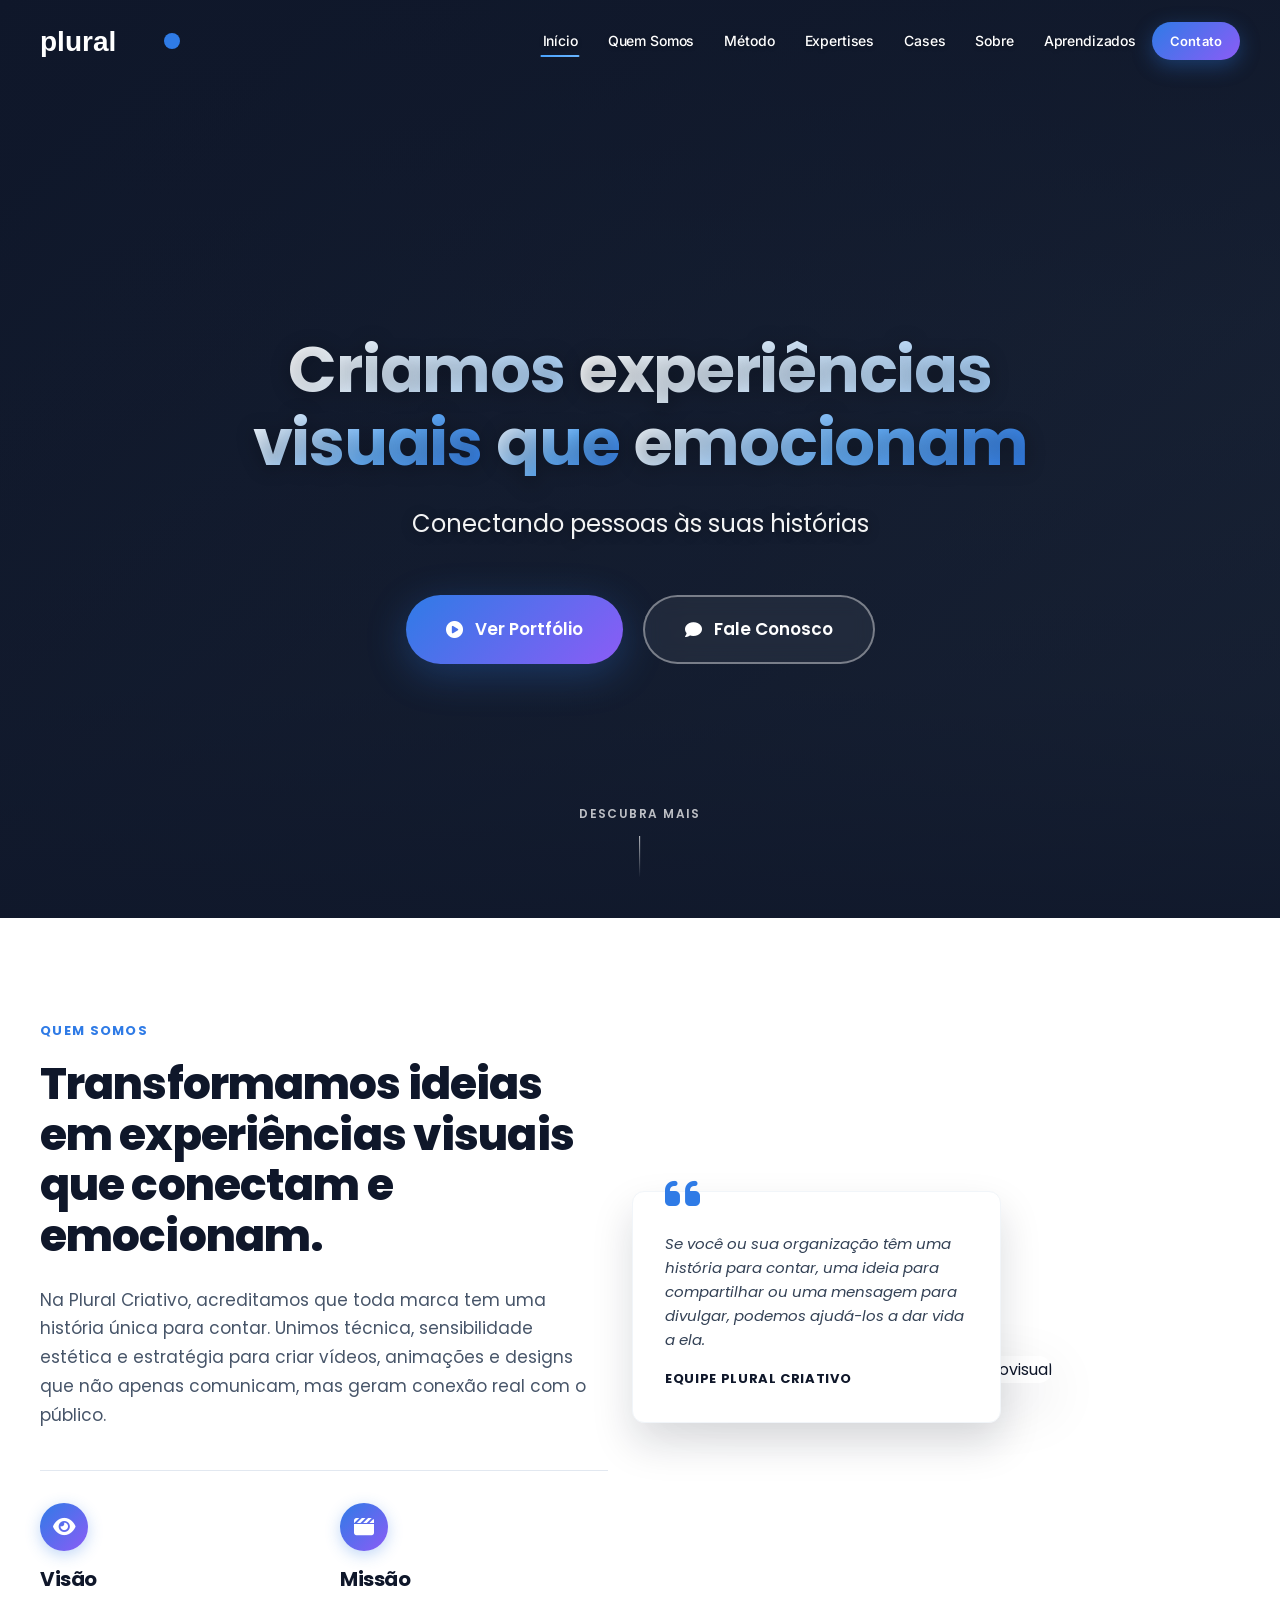
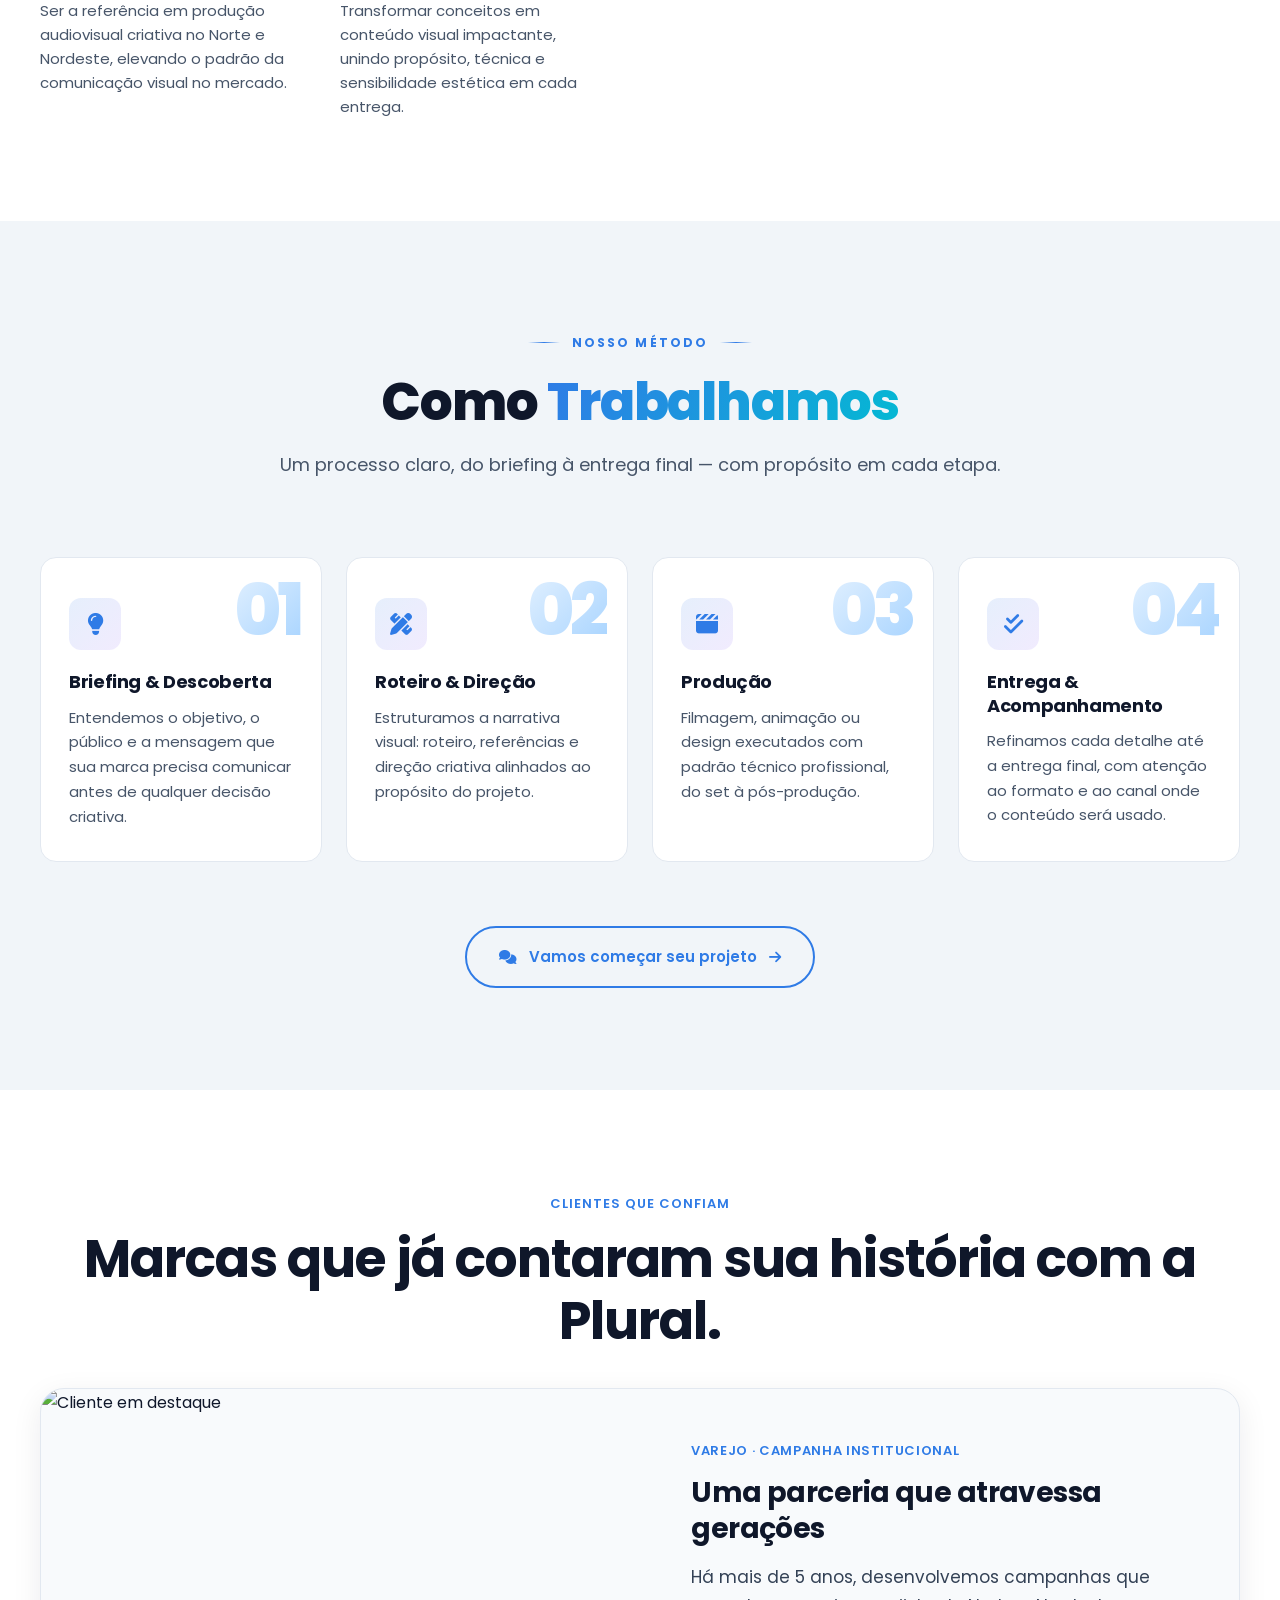
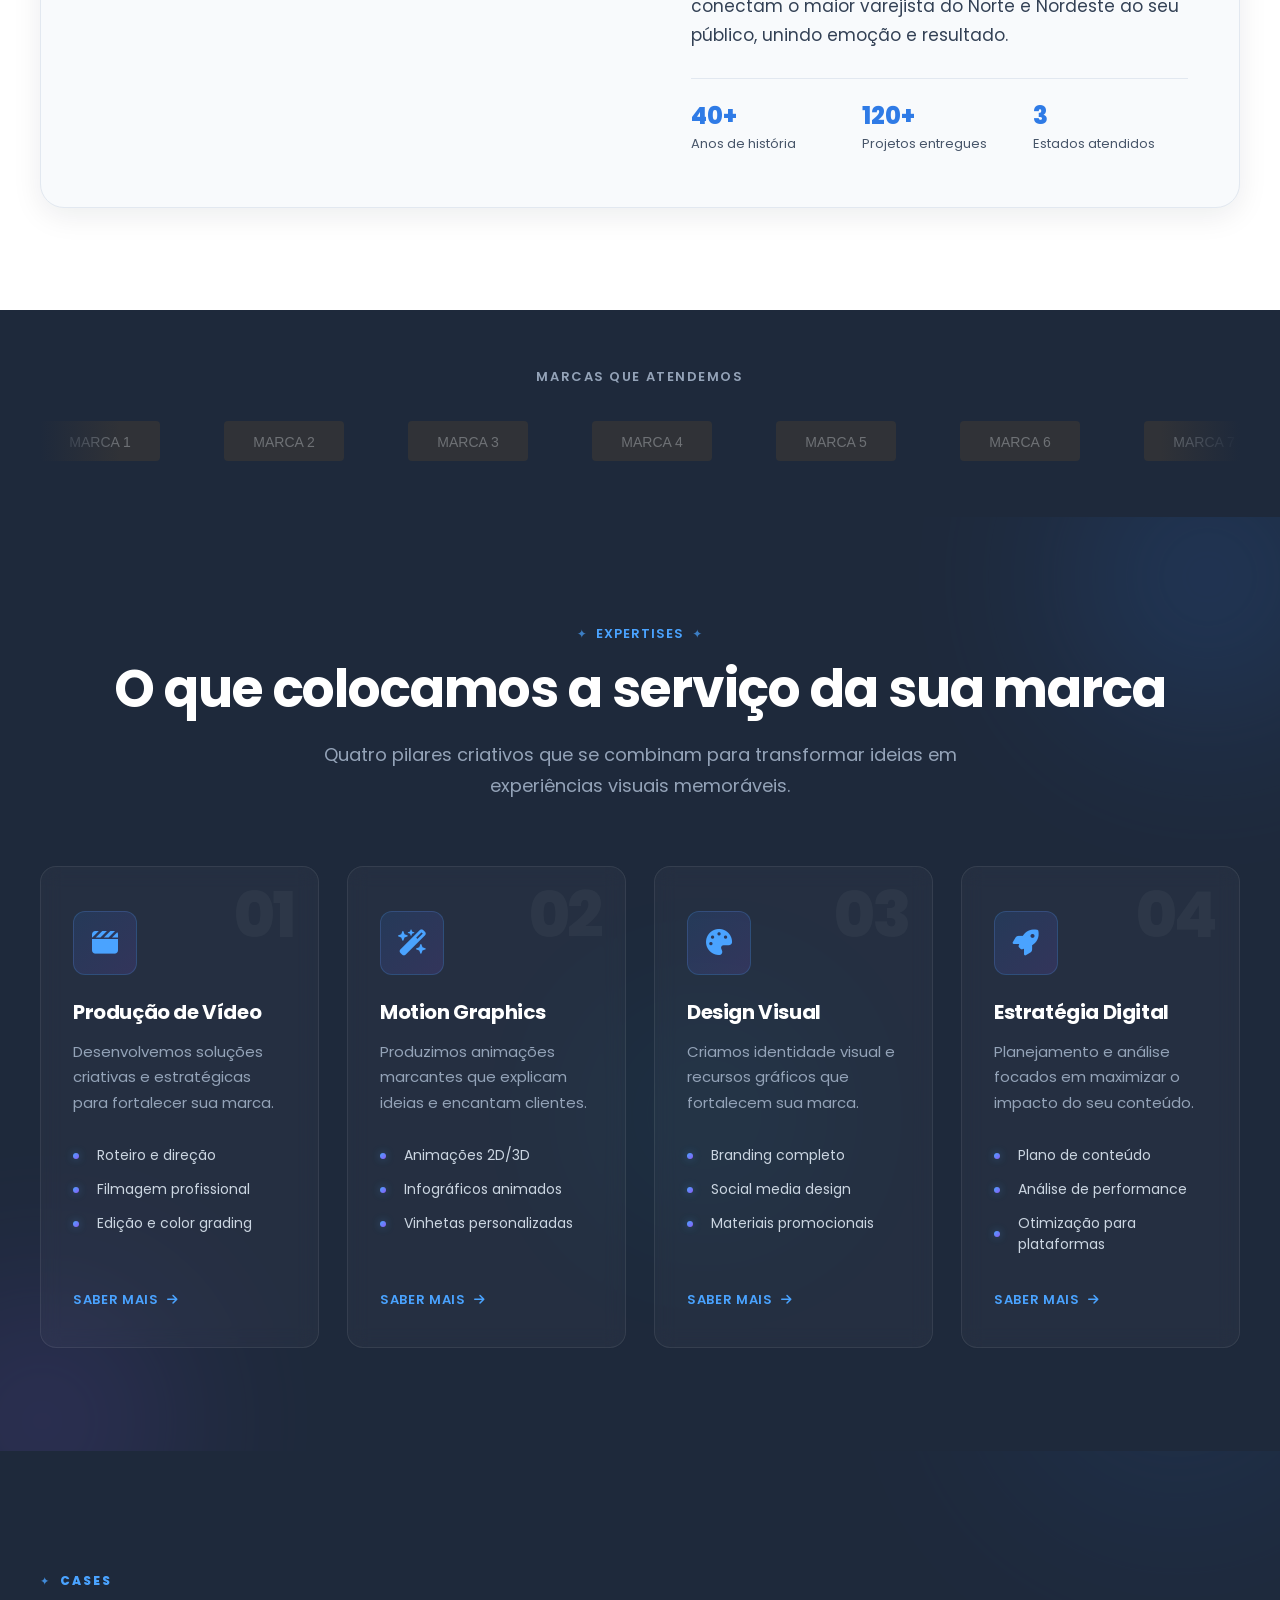
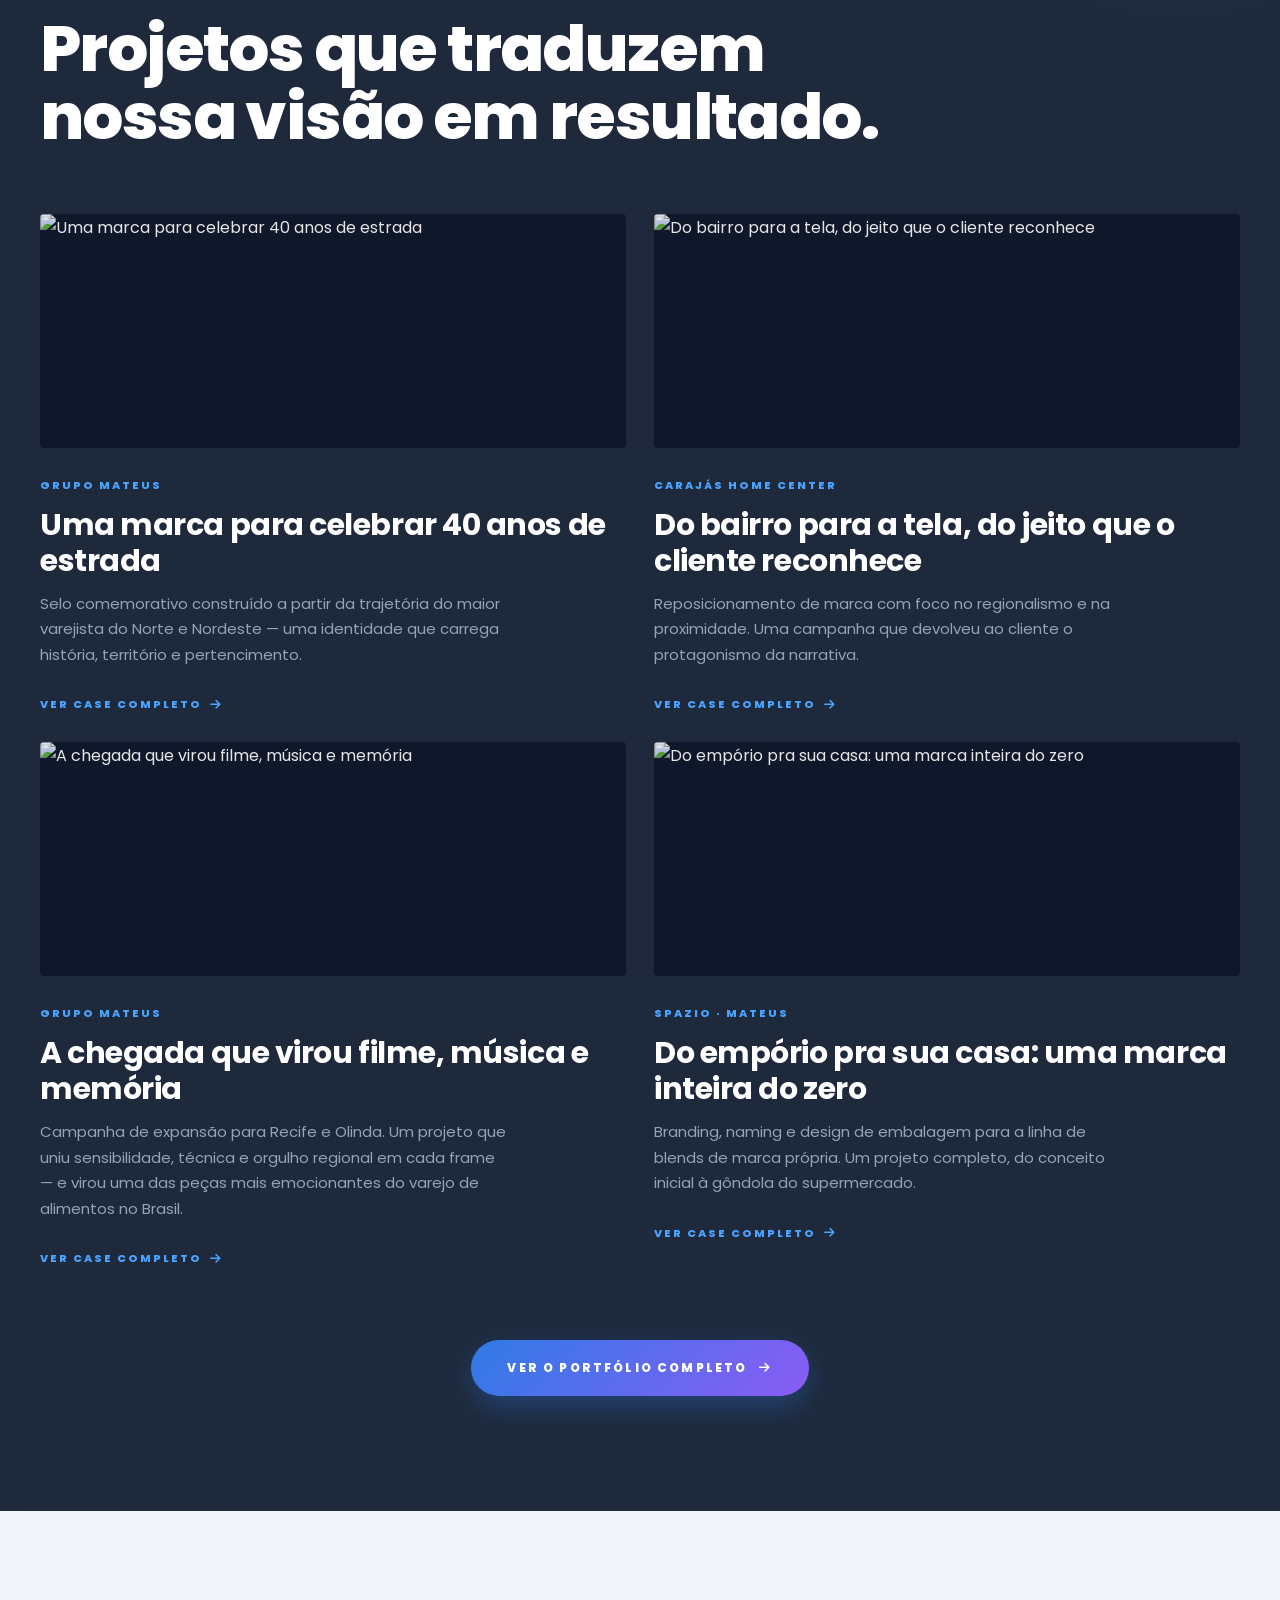
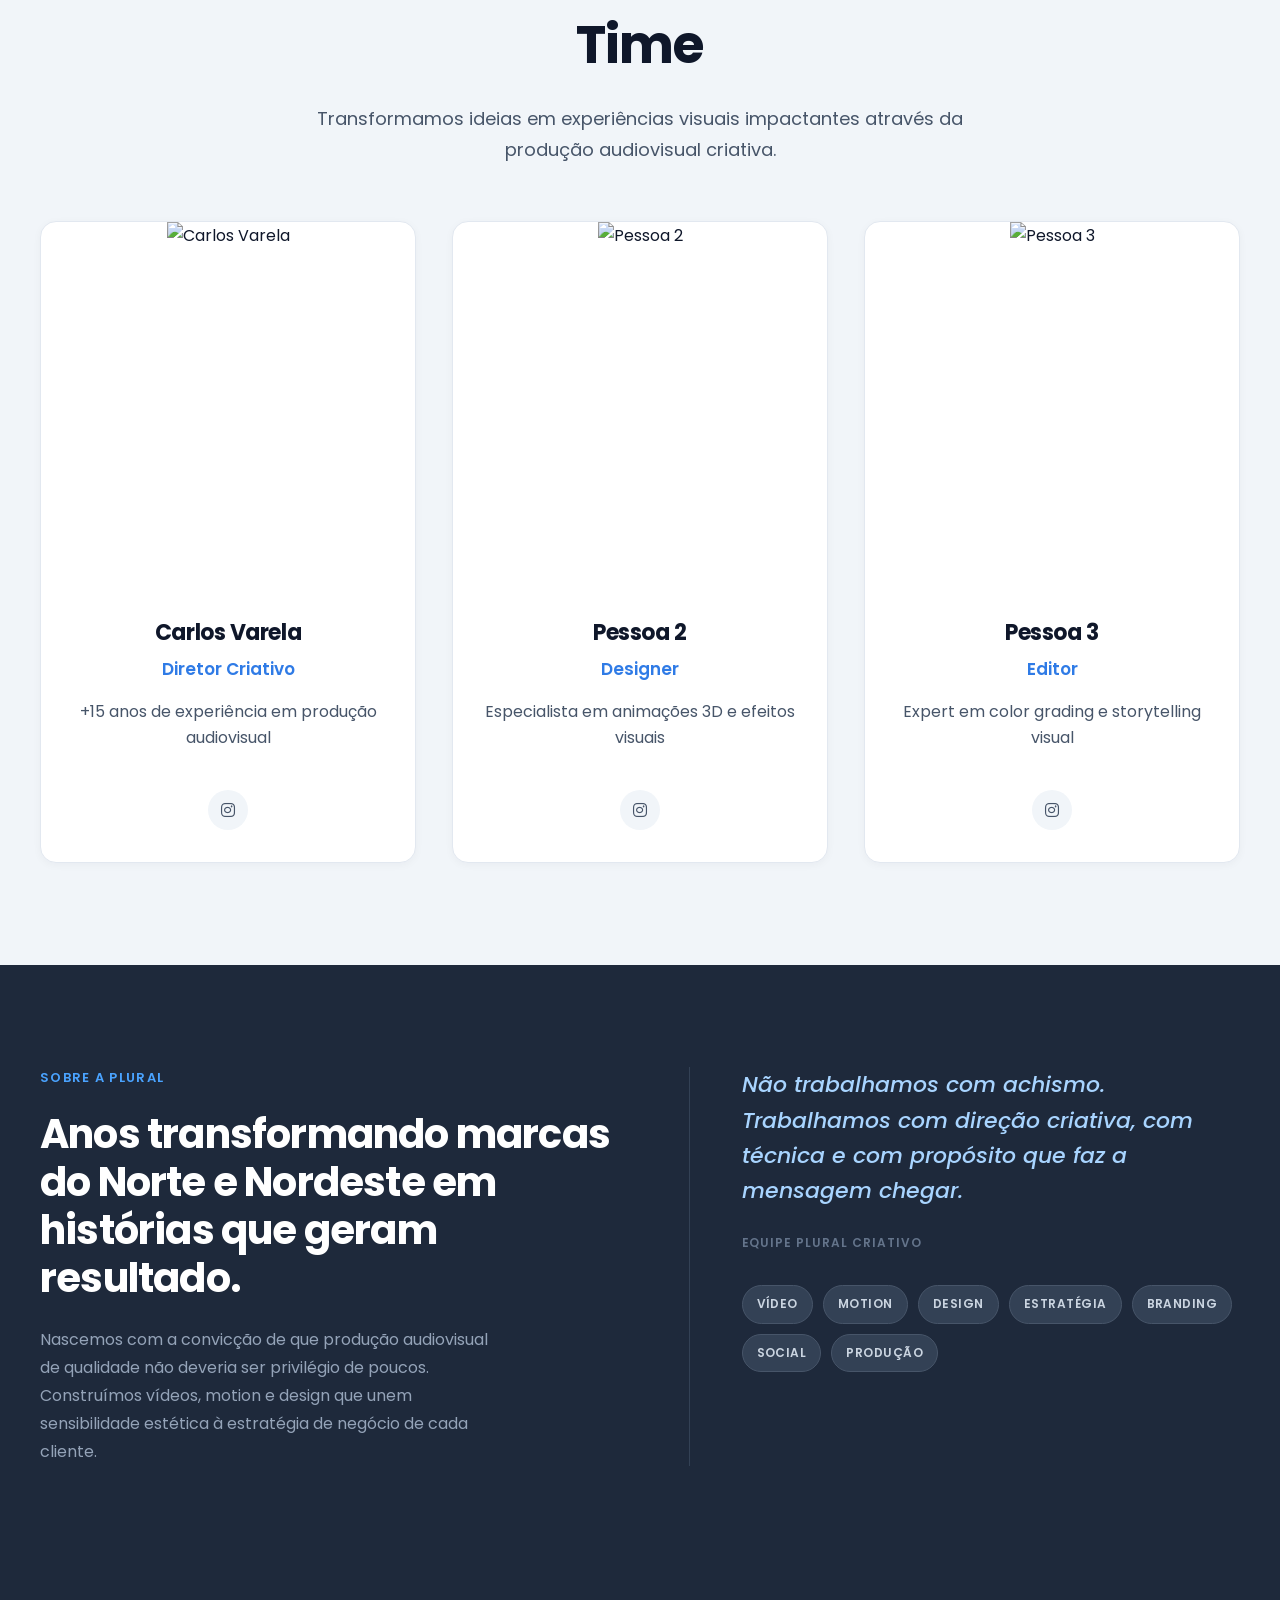
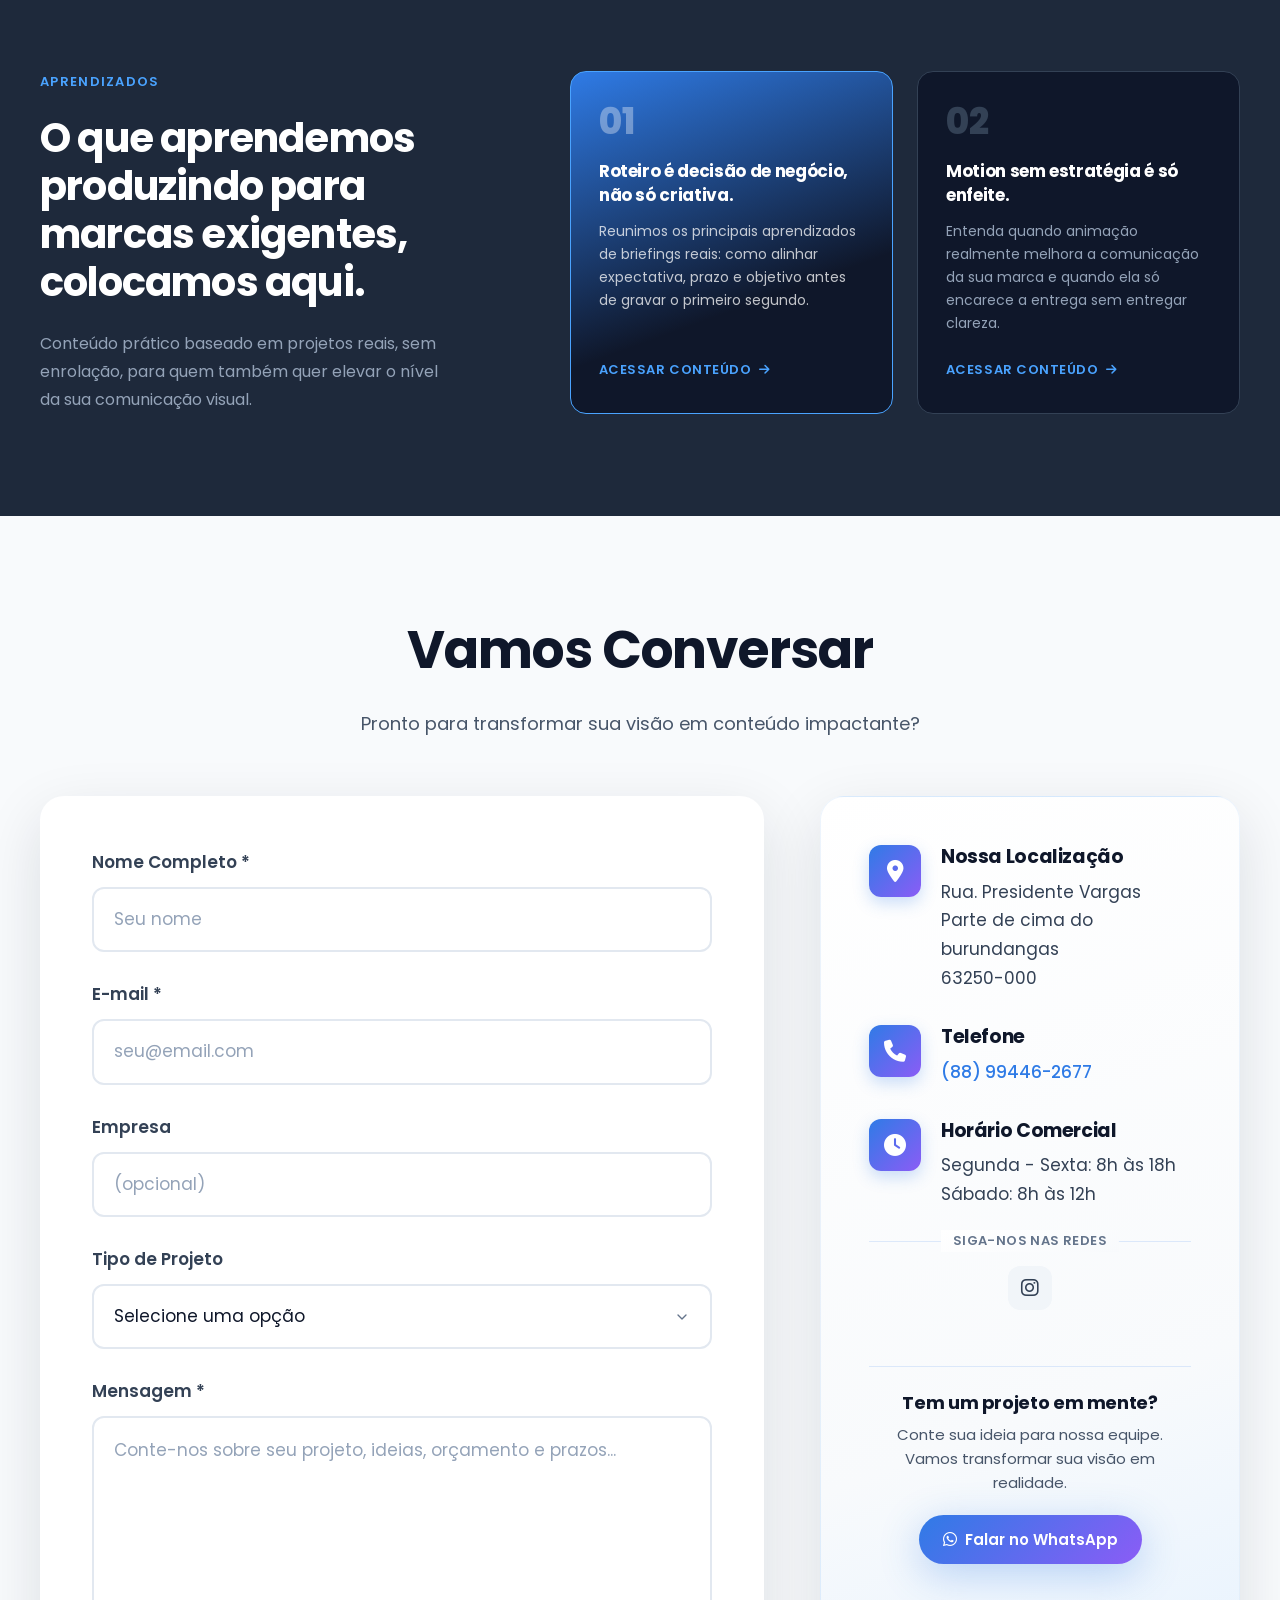
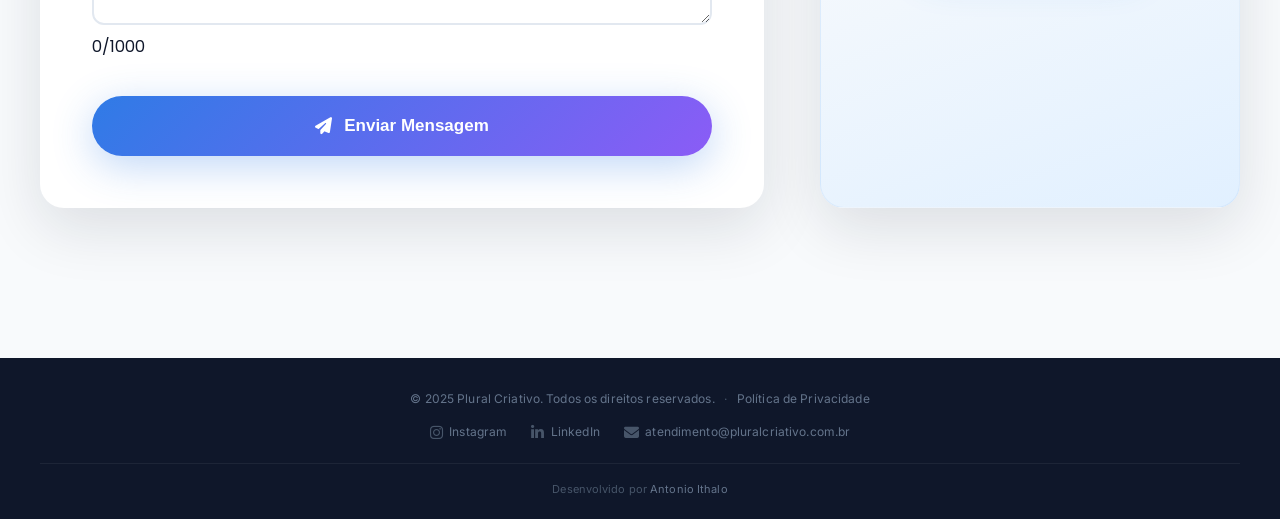
==== commit 05225578: "Update index.html" ====
--- a/index.html
+++ b/index.html
@@ -1,64 +1,3531 @@
-<!doctype html>
+<!DOCTYPE html>
 <html lang="pt-BR">
-  <head>
-    <meta charset="UTF-8" />
-    <meta
-      name="viewport"
-      content="width=device-width, initial-scale=1.0, maximum-scale=1.0, user-scalable=no"
-    />
-
-    <title>Plural Criativo — Produção Audiovisual Criativa</title>
-    <meta
-      name="description"
-      content="Transformamos ideias em experiências visuais impactantes através da produção audiovisual criativa."
-    />
-    <meta
-      name="keywords"
-      content="produção audiovisual, vídeos institucionais, motion graphics, design gráfico, estratégia de conteúdo"
-    />
-    <meta name="theme-color" content="#2f7be6" />
-
-    <!-- Open Graph -->
-    <meta
-      property="og:title"
-      content="Plural Criativo — Produção Audiovisual Criativa"
-    />
-    <meta
-      property="og:description"
-      content="Transformamos ideias em experiências visuais impactantes."
-    />
-    <meta property="og:type" content="website" />
-
-    <!-- Fonts -->
-    <link rel="preconnect" href="https://fonts.googleapis.com" />
-    <link rel="preconnect" href="https://fonts.gstatic.com" crossorigin />
-    <link
-      href="https://fonts.googleapis.com/css2?family=Poppins:wght@300;400;500;600;700&display=swap"
-      rel="stylesheet"
-    />
-
-    <!-- Icons -->
-    <link
-      rel="stylesheet"
-      href="https://cdnjs.cloudflare.com/ajax/libs/font-awesome/6.4.0/css/all.min.css"
-    />
-
-    <!-- Styles -->
-    <link rel="stylesheet" href="css/style.css" />
-    <link rel="stylesheet" href="css/responsive.css" />
-
-    <!-- Meta para JS -->
-    <meta name="theme-path" content="." />
-  </head>
-
-  <body>
-    <!-- HEADER -->
+<head>
+    <meta charset="UTF-8">
+    <meta name="viewport" content="width=device-width, initial-scale=1.0, maximum-scale=1.0, user-scalable=no">
+    <title>Plural Criativo — Produção Audiovisual</title>
+    <meta name="description" content="Transformamos ideias em experiências visuais que conectam e emocionam.">
+    
+    <!-- Font Awesome -->
+    <link rel="stylesheet" href="https://cdnjs.cloudflare.com/ajax/libs/font-awesome/6.4.0/css/all.min.css">
+    
+    <!-- Google Fonts -->
+    <link rel="preconnect" href="https://fonts.googleapis.com">
+    <link rel="preconnect" href="https://fonts.gstatic.com" crossorigin>
+    <link href="https://fonts.googleapis.com/css2?family=Inter:wght@300;400;500;600;700&family=Poppins:wght@300;400;500;600;700&display=swap" rel="stylesheet">
+
+    <style>
+/* ============================================= */
+/* DESIGN SYSTEM PROFISSIONAL - PLURAL CRIATIVO */
+/* ============================================= */
+
+:root {
+  /* Cores principais - Audiovisual */
+  --primary-500: #2f7be6;
+  --primary-400: #4aa3ff;
+  --primary-300: #6ab5ff;
+  --primary-200: #a8d4ff;
+  --primary-100: #e1f0ff;
+
+  /* Escala de cinzas sofisticada */
+  --gray-900: #0f172a;
+  --gray-800: #1e293b;
+  --gray-700: #334155;
+  --gray-600: #475569;
+  --gray-500: #64748b;
+  --gray-400: #94a3b8;
+  --gray-300: #cbd5e1;
+  --gray-200: #e2e8f0;
+  --gray-100: #f1f5f9;
+  --gray-50: #f8fafc;
+
+  /* Cores criativas */
+  --creative-magenta: #ec4899;
+  --creative-cyan: #06b6d4;
+  --creative-purple: #8b5cf6;
+  --creative-yellow: #f59e0b;
+
+  /* WhatsApp */
+  --whatsapp-green: #25d366;
+  --whatsapp-green-dark: #128c7e;
+
+  /* Sistema de sombras */
+  --shadow-sm: 0 2px 8px rgba(15, 23, 42, 0.04);
+  --shadow-md: 0 8px 30px rgba(15, 23, 42, 0.08);
+  --shadow-lg: 0 20px 60px rgba(15, 23, 42, 0.12);
+  --shadow-xl: 0 32px 96px rgba(15, 23, 42, 0.16);
+
+  /* Sistema de bordas */
+  --radius-sm: 8px;
+  --radius-md: 12px;
+  --radius-lg: 16px;
+  --radius-xl: 24px;
+  --radius-full: 999px;
+
+  /* Transições */
+  --transition-fast: 0.2s cubic-bezier(0.4, 0, 0.2, 1);
+  --transition-normal: 0.35s cubic-bezier(0.4, 0, 0.2, 1);
+  --transition-slow: 0.5s cubic-bezier(0.4, 0, 0.2, 1);
+  --transition-bounce: 0.6s cubic-bezier(0.34, 1.56, 0.64, 1);
+
+  /* Container */
+  --container: 1320px;
+  --gutter: clamp(1.25rem, 4vw, 2.5rem);
+
+  /* Altura da navbar fixa (compensação de conteúdo) */
+  --header-height: 82px;
+
+  /* Cores de seções escuras (unificadas) */
+  --dark-bg: var(--gray-800);
+  --dark-bg-alt: var(--gray-900);
+}
+
+/* ============================================= */
+/* RESET & BASE STYLES */
+/* ============================================= */
+
+*,
+*::before,
+*::after {
+  box-sizing: border-box;
+  margin: 0;
+  padding: 0;
+}
+
+html {
+  scroll-behavior: smooth;
+  font-size: 16px;
+  -webkit-text-size-adjust: 100%;
+  -webkit-font-smoothing: antialiased;
+  -moz-osx-font-smoothing: grayscale;
+  overflow-x: hidden;
+  overflow-y: scroll;
+}
+
+body {
+  font-family:
+    "Poppins",
+    system-ui,
+    -apple-system,
+    BlinkMacSystemFont,
+    "Segoe UI",
+    Roboto,
+    sans-serif;
+  line-height: 1.7;
+  color: var(--gray-900);
+  background: var(--gray-50);
+  overflow-x: visible;
+  padding-top: 0;
+}
+
+/* ============================================= */
+/* TYPOGRAPHY SYSTEM */
+/* ============================================= */
+
+h1,
+h2,
+h3,
+h4 {
+  font-weight: 700;
+  line-height: 1.2;
+  letter-spacing: -0.02em;
+}
+
+h1 {
+  font-size: clamp(2.5rem, 5vw, 4rem);
+}
+
+h2 {
+  font-size: clamp(2.25rem, 4.2vw, 3.25rem);
+  margin-bottom: 1.75rem;
+}
+
+h3 {
+  font-size: clamp(1.5rem, 2.8vw, 2.15rem);
+}
+
+p {
+  font-size: 1.0625rem;
+  margin-bottom: 1.125rem;
+  line-height: 1.75;
+}
+
+.lead {
+  font-size: clamp(1.1875rem, 2vw, 1.375rem);
+  line-height: 1.7;
+  color: var(--gray-600);
+}
+
+.muted {
+  color: var(--gray-500);
+  font-size: 1rem;
+  line-height: 1.6;
+}
+
+/* ============================================= */
+/* CONTAINER */
+/* ============================================= */
+
+.container {
+  width: 100%;
+  max-width: var(--container);
+  margin: 0 auto;
+  padding: 0 var(--gutter);
+}
+
+.section {
+  padding: clamp(4.5rem, 8vw, 8.5rem) 0;
+  position: relative;
+}
+
+.section.alt {
+  background: var(--gray-100);
+}
+
+.section-title {
+  text-align: center;
+  margin-bottom: clamp(1.25rem, 3vw, 2.25rem);
+}
+
+.section-eyebrow {
+  color: var(--primary-500);
+  font-weight: 600;
+  text-transform: uppercase;
+  letter-spacing: 0.08em;
+  font-size: 0.8125rem;
+  margin-bottom: 0.75rem;
+}
+
+.section-subtitle {
+  text-align: center;
+  max-width: 720px;
+  margin: 0 auto 3.5rem;
+  color: var(--gray-600);
+  font-size: 1.125rem;
+  line-height: 1.7;
+}
+
+/* ============================================= */
+/* HEADER FIXO — GLASS ESCURO NO SCROLL          */
+/* ============================================= */
+
+.site-header,
+#mainHeader {
+  position: fixed !important;
+  top: 0 !important;
+  left: 0 !important;
+  right: 0 !important;
+  width: 100% !important;
+  z-index: 9999 !important;
+  padding: 1rem 0 !important;
+  background: transparent !important;
+  backdrop-filter: none !important;
+  -webkit-backdrop-filter: none !important;
+  box-shadow: none !important;
+  border-bottom: 1px solid transparent !important;
+  transition:
+    background 0.35s cubic-bezier(0.4, 0, 0.2, 1),
+    box-shadow 0.35s cubic-bezier(0.4, 0, 0.2, 1),
+    padding 0.35s cubic-bezier(0.4, 0, 0.2, 1),
+    backdrop-filter 0.35s cubic-bezier(0.4, 0, 0.2, 1),
+    -webkit-backdrop-filter 0.35s cubic-bezier(0.4, 0, 0.2, 1),
+    border-color 0.35s cubic-bezier(0.4, 0, 0.2, 1) !important;
+}
+
+.site-header.scrolled,
+#mainHeader.scrolled {
+  padding: 0.75rem 0 !important;
+  background: rgba(15, 23, 42, 0.72) !important;
+  backdrop-filter: blur(18px) saturate(140%) !important;
+  -webkit-backdrop-filter: blur(18px) saturate(140%) !important;
+  box-shadow: 0 8px 30px rgba(0, 0, 0, 0.15) !important;
+  border-bottom: 1px solid rgba(255, 255, 255, 0.08) !important;
+}
+
+body {
+  padding-top: 0 !important;
+}
+
+.hero {
+  padding-top: var(--header-height) !important;
+}
+
+.header-inner {
+  display: flex;
+  align-items: center;
+  justify-content: space-between;
+}
+
+.brand {
+  display: flex;
+  align-items: center;
+  text-decoration: none;
+  gap: 0.75rem;
+  z-index: 1002;
+}
+
+.brand-logo {
+  height: 50px;
+  width: auto;
+  transition: transform var(--transition-normal);
+}
+
+.brand:hover .brand-logo {
+  transform: scale(1.05);
+}
+
+/* ============================================= */
+/* NAVEGAÇÃO — DESKTOP (Refinada, Inter, animada)*/
+/* ============================================= */
+
+.main-nav {
+  display: flex;
+  align-items: center;
+}
+
+.nav-list {
+  display: flex;
+  align-items: center;
+  gap: 0.25rem;
+  list-style: none;
+  margin: 0;
+  padding: 0;
+}
+
+.nav-list a {
+  position: relative;
+  display: inline-flex;
+  align-items: center;
+  color: #ffffff;
+  text-decoration: none;
+  font-family:
+    "Inter",
+    system-ui,
+    -apple-system,
+    sans-serif;
+  font-weight: 500;
+  font-size: 0.9375rem;
+  letter-spacing: -0.01em;
+  text-transform: none;
+  padding: 0.625rem 1.125rem;
+  border-radius: var(--radius-full);
+  transition:
+    color var(--transition-fast),
+    transform var(--transition-fast),
+    background var(--transition-fast);
+  z-index: 1;
+  text-shadow: 0 1px 4px rgba(0, 0, 0, 0.35);
+}
+
+.site-header.scrolled .nav-list a,
+#mainHeader.scrolled .nav-list a {
+  color: #ffffff;
+  text-shadow: 0 1px 4px rgba(0, 0, 0, 0.35);
+}
+
+.nav-list a::after {
+  content: "";
+  position: absolute;
+  bottom: 0.25rem;
+  left: 50%;
+  width: 0%;
+  height: 2px;
+  background: linear-gradient(
+    90deg,
+    var(--primary-400),
+    var(--creative-purple)
+  );
+  border-radius: 2px;
+  transform: translateX(-50%);
+  transition:
+    width 0.35s cubic-bezier(0.4, 0, 0.2, 1),
+    opacity 0.35s ease;
+  opacity: 0;
+  pointer-events: none;
+}
+
+.nav-list a:hover {
+  color: #ffffff;
+  transform: translateY(-2px);
+}
+
+.nav-list a:hover::after {
+  width: calc(100% - 1.5rem);
+  opacity: 1;
+}
+
+.nav-list a.active {
+  color: #ffffff;
+}
+
+.nav-list a.active::after {
+  width: calc(100% - 1.5rem);
+  opacity: 1;
+  background: linear-gradient(90deg, var(--primary-400), var(--primary-300));
+}
+
+.nav-list a:hover {
+  text-shadow:
+    0 1px 4px rgba(0, 0, 0, 0.35),
+    0 0 12px rgba(74, 163, 255, 0.35);
+}
+
+.nav-list a.btn-primary {
+  color: #ffffff;
+  font-family:
+    "Inter",
+    system-ui,
+    -apple-system,
+    sans-serif;
+  font-weight: 600;
+  font-size: 0.875rem;
+  letter-spacing: 0.01em;
+  padding: 0.625rem 1.375rem;
+  text-shadow: none;
+  box-shadow: 0 6px 20px rgba(47, 123, 230, 0.35);
+  background: linear-gradient(
+    135deg,
+    var(--primary-500),
+    var(--creative-purple)
+  );
+  min-height: auto;
+}
+
+.nav-list a.btn-primary::after {
+  display: none;
+}
+
+.nav-list a.btn-primary:hover {
+  transform: translateY(-2px) scale(1.03);
+  box-shadow: 0 10px 28px rgba(47, 123, 230, 0.5);
+  color: #ffffff;
+  text-shadow: none;
+}
+
+@media (max-width: 1280px) {
+  .nav-list a {
+    font-size: 0.875rem;
+    padding: 0.5rem 0.875rem;
+  }
+
+  .nav-list {
+    gap: 0.125rem;
+  }
+
+  .nav-list a.btn-primary {
+    font-size: 0.8125rem;
+    padding: 0.5rem 1.125rem;
+  }
+}
+
+@media (max-width: 1100px) {
+  .nav-list a {
+    font-size: 0.8125rem;
+    padding: 0.5rem 0.75rem;
+  }
+
+  .nav-list a.btn-primary {
+    font-size: 0.75rem;
+    padding: 0.5rem 1rem;
+  }
+}
+
+/* ============================================= */
+/* MENU MOBILE — TOGGLE (X)                      */
+/* ============================================= */
+
+.nav-toggle {
+  display: none;
+  background: none;
+  border: none;
+  color: #ffffff;
+  font-size: 1.5rem;
+  cursor: pointer;
+  padding: 0.5rem;
+  z-index: 1002;
+  position: relative;
+  width: 40px;
+  height: 40px;
+  transition: all var(--transition-fast);
+  text-shadow: 0 1px 6px rgba(0, 0, 0, 0.5);
+}
+
+.site-header.scrolled .nav-toggle,
+#mainHeader.scrolled .nav-toggle {
+  color: #ffffff;
+}
+
+.nav-toggle i {
+  position: absolute;
+  top: 50%;
+  left: 50%;
+  transform: translate(-50%, -50%);
+  transition: all var(--transition-fast);
+  z-index: 2;
+}
+
+.nav-toggle .fa-bars {
+  opacity: 1;
+  visibility: visible;
+}
+
+.nav-toggle .fa-times {
+  opacity: 0;
+  visibility: hidden;
+  transform: translate(-50%, -50%) rotate(90deg);
+}
+
+.nav-toggle[aria-expanded="true"] .fa-bars {
+  opacity: 0;
+  visibility: hidden;
+  transform: translate(-50%, -50%) rotate(-90deg);
+}
+
+.nav-toggle[aria-expanded="true"] .fa-times {
+  opacity: 1;
+  visibility: visible;
+  transform: translate(-50%, -50%) rotate(0deg);
+  color: #4aa3ff;
+  text-shadow:
+    0 0 12px rgba(74, 163, 255, 0.6),
+    0 2px 8px rgba(0, 0, 0, 0.8);
+}
+
+.nav-toggle:hover {
+  transform: scale(1.1);
+}
+
+.nav-toggle:active {
+  transform: scale(0.95);
+}
+
+/* ============================================= */
+/* HERO TITLE — ANIMAÇÃO (fill-words)            */
+/* ============================================= */
+
+.hero-title.fill-words {
+  display: flex;
+  justify-content: center;
+  flex-wrap: wrap;
+  gap: 0.35rem 0.9rem;
+  line-height: 1.05 !important;
+}
+
+.hero-title.fill-words .line-1,
+.hero-title.fill-words .line-2 {
+  display: flex;
+  justify-content: center;
+  flex-wrap: wrap;
+  gap: 0.35rem 0.9rem;
+  width: 100%;
+}
+
+.hero-title.fill-words span {
+  display: inline-block;
+  position: relative;
+  color: transparent;
+  opacity: 0;
+  transform: translateY(24px);
+  animation: wordRiseFillGradient 0.85s cubic-bezier(0.4, 0, 0.2, 1) forwards;
+}
+
+.hero-title.fill-words span:nth-child(1) {
+  animation-delay: 0.05s;
+}
+.hero-title.fill-words span:nth-child(2) {
+  animation-delay: 0.15s;
+}
+.hero-title.fill-words span:nth-child(3) {
+  animation-delay: 0.25s;
+}
+.hero-title.fill-words span:nth-child(4) {
+  animation-delay: 0.35s;
+}
+.hero-title.fill-words span:nth-child(5) {
+  animation-delay: 0.45s;
+}
+
+.hero-title.fill-words .line-1 span,
+.hero-title.fill-words .line-2 span {
+  background: linear-gradient(135deg, #ffffff 0%, var(--primary-200) 100%);
+  -webkit-background-clip: text;
+  background-clip: text;
+}
+
+.hero-title.fill-words .line-2 span {
+  background: linear-gradient(
+    135deg,
+    #ffffff 0%,
+    var(--primary-300) 55%,
+    var(--primary-500) 100%
+  );
+  -webkit-background-clip: text;
+  background-clip: text;
+}
+
+@keyframes wordRiseFillGradient {
+  0% {
+    opacity: 0;
+    transform: translateY(24px);
+    -webkit-text-fill-color: transparent;
+  }
+  60% {
+    opacity: 1;
+    transform: translateY(0);
+  }
+  100% {
+    opacity: 1;
+    transform: translateY(0);
+    -webkit-text-fill-color: initial;
+  }
+}
+
+@media (prefers-reduced-motion: reduce) {
+  .hero-title.fill-words span {
+    animation: none;
+    opacity: 1;
+    transform: none;
+    color: #ffffff;
+    -webkit-text-fill-color: #ffffff;
+  }
+  .hero-title.fill-words .line-1 span,
+  .hero-title.fill-words .line-2 span {
+    -webkit-text-fill-color: initial;
+  }
+}
+
+@media (max-width: 768px) {
+  .hero-title.fill-words span {
+    font-size: clamp(1.8rem, 6vw, 2.5rem);
+  }
+}
+
+@media (max-width: 480px) {
+  .hero-title.fill-words span {
+    font-size: clamp(1.5rem, 7vw, 2rem);
+  }
+}
+
+/* ============================================= */
+/* HERO SECTION */
+/* ============================================= */
+
+.hero {
+  position: relative;
+  min-height: 102vh;
+  display: flex;
+  align-items: center;
+  justify-content: center;
+  overflow: hidden;
+  background: linear-gradient(135deg, #0f172a, #1e293b);
+  margin-top: 0;
+  padding-top: var(--header-height);
+}
+
+.hero-video {
+  position: absolute;
+  top: 50%;
+  left: 50%;
+  min-width: 100%;
+  min-height: 100%;
+  width: auto;
+  height: auto;
+  object-fit: cover;
+  transform: translate(-50%, -50%);
+  filter: brightness(0.7) contrast(1.08) saturate(1.05);
+  z-index: 1;
+}
+
+.hero-overlay {
+  position: absolute;
+  inset: 0;
+  background: linear-gradient(
+    180deg,
+    rgba(15, 23, 42, 0.75) 0%,
+    rgba(15, 23, 42, 0.35) 35%,
+    rgba(15, 23, 42, 0.5) 75%,
+    rgba(15, 23, 42, 0.85) 100%
+  );
+  z-index: 2;
+}
+
+.hero-content {
+  position: relative;
+  z-index: 3;
+  text-align: center;
+  color: white;
+  max-width: 980px;
+  padding: 2rem;
+}
+
+.hero-title {
+  font-size: clamp(2.5rem, 5vw, 4.25rem);
+  margin-bottom: 1.75rem;
+  text-shadow: 0 2px 20px rgba(0, 0, 0, 0.3);
+}
+
+.hero-subtitle {
+  font-size: clamp(1.1875rem, 2.5vw, 1.5rem);
+  margin-bottom: 3.25rem;
+  color: rgba(255, 255, 255, 0.95);
+  line-height: 1.65;
+  text-shadow: 0 2px 12px rgba(0, 0, 0, 0.4);
+}
+
+/* ============================================= */
+/* BOTÕES PREMIUM */
+/* ============================================= */
+
+.btn {
+  display: inline-flex;
+  align-items: center;
+  justify-content: center;
+  gap: 0.75rem;
+  padding: 1.125rem 2.5rem;
+  border-radius: var(--radius-full);
+  font-weight: 600;
+  font-size: 1.0625rem;
+  text-decoration: none;
+  border: none;
+  cursor: pointer;
+  transition: all var(--transition-bounce);
+  position: relative;
+  overflow: hidden;
+  z-index: 1;
+  min-height: 56px;
+}
+
+.btn::before {
+  content: "";
+  position: absolute;
+  top: 0;
+  left: 0;
+  right: 0;
+  bottom: 0;
+  background: linear-gradient(
+    135deg,
+    var(--primary-500),
+    var(--creative-purple)
+  );
+  opacity: 0;
+  transition: opacity var(--transition-normal);
+  z-index: -1;
+}
+
+.btn:hover::before {
+  opacity: 1;
+}
+
+.btn-primary {
+  background: linear-gradient(
+    135deg,
+    var(--primary-500),
+    var(--creative-purple)
+  );
+  color: white;
+  box-shadow: 0 10px 40px rgba(47, 123, 230, 0.3);
+}
+
+.btn-primary:hover {
+  transform: translateY(-4px) scale(1.03);
+  box-shadow: 0 20px 60px rgba(47, 123, 230, 0.45);
+}
+
+.btn-outline {
+  background: rgba(255, 255, 255, 0.06);
+  color: white;
+  border: 2px solid rgba(255, 255, 255, 0.4);
+  backdrop-filter: blur(10px);
+}
+
+.btn-outline:hover {
+  border-color: white;
+  background: rgba(255, 255, 255, 0.14);
+  transform: translateY(-3px);
+}
+
+.btn-group {
+  display: flex;
+  gap: 1.25rem;
+  justify-content: center;
+  margin-top: 3.25rem;
+  flex-wrap: wrap;
+}
+
+/* ============================================= */
+/* BOTÃO FLUTUANTE WHATSAPP */
+/* ============================================= */
+
+.whatsapp-float {
+  position: fixed;
+  bottom: 30px;
+  right: 30px;
+  width: 64px;
+  height: 64px;
+  background: var(--whatsapp-green);
+  color: #ffffff;
+  border-radius: 50%;
+  display: flex;
+  align-items: center;
+  justify-content: center;
+  font-size: 2rem;
+  text-decoration: none;
+  z-index: 9999;
+  box-shadow: 0 10px 30px rgba(37, 211, 102, 0.45);
+  transition:
+    opacity 0.4s cubic-bezier(0.4, 0, 0.2, 1),
+    transform 0.4s cubic-bezier(0.34, 1.56, 0.64, 1),
+    background 0.3s ease,
+    box-shadow 0.3s ease;
+  padding: 0;
+  border: none;
+  opacity: 0;
+  visibility: hidden;
+  transform: translateY(30px) scale(0.8);
+  pointer-events: none;
+}
+
+.whatsapp-float.visible {
+  opacity: 1;
+  visibility: visible;
+  transform: translateY(0) scale(1);
+  pointer-events: auto;
+  animation: whatsappPulse 2.5s ease-in-out infinite;
+}
+
+.whatsapp-float.visible:hover {
+  background: var(--whatsapp-green-dark);
+  transform: translateY(-4px) scale(1.08);
+  box-shadow: 0 18px 45px rgba(37, 211, 102, 0.6);
+  animation: none;
+}
+
+.whatsapp-float:focus {
+  outline: 3px solid rgba(37, 211, 102, 0.5);
+  outline-offset: 4px;
+}
+
+.whatsapp-float i {
+  display: flex;
+  align-items: center;
+  justify-content: center;
+  line-height: 1;
+}
+
+@keyframes whatsappPulse {
+  0%,
+  100% {
+    box-shadow:
+      0 10px 30px rgba(37, 211, 102, 0.45),
+      0 0 0 0 rgba(37, 211, 102, 0.7);
+  }
+  50% {
+    box-shadow:
+      0 10px 30px rgba(37, 211, 102, 0.45),
+      0 0 0 14px rgba(37, 211, 102, 0);
+  }
+}
+
+@media (prefers-reduced-motion: reduce) {
+  .whatsapp-float.visible {
+    animation: none;
+  }
+}
+
+@media (max-width: 768px) {
+  .whatsapp-float {
+    width: 56px;
+    height: 56px;
+    font-size: 1.75rem;
+    bottom: 20px;
+    right: 20px;
+  }
+}
+
+/* ============================================= */
+/* CLIENTES QUE CONFIAM */
+/* ============================================= */
+
+.clients-showcase {
+  background: white;
+}
+
+.client-feature {
+  display: grid;
+  grid-template-columns: 1fr 1fr;
+  align-items: stretch;
+  gap: 0;
+  background: var(--gray-50);
+  border: 1px solid var(--gray-200);
+  border-radius: var(--radius-xl);
+  overflow: hidden;
+  box-shadow: var(--shadow-md);
+}
+
+.client-feature-media {
+  position: relative;
+  min-height: 320px;
+}
+
+.client-feature-media img {
+  width: 100%;
+  height: 100%;
+  object-fit: cover;
+  display: block;
+}
+
+.client-feature-body {
+  padding: clamp(1.75rem, 4vw, 3.25rem);
+  display: flex;
+  flex-direction: column;
+  justify-content: center;
+}
+
+.client-feature-category {
+  color: var(--primary-500);
+  font-weight: 600;
+  font-size: 0.8125rem;
+  text-transform: uppercase;
+  letter-spacing: 0.05em;
+  margin-bottom: 0.75rem;
+}
+
+.client-feature-body h3 {
+  font-size: clamp(1.375rem, 2.5vw, 1.75rem);
+  color: var(--gray-900);
+  margin-bottom: 1rem;
+  line-height: 1.3;
+}
+
+.client-feature-body p {
+  color: var(--gray-700);
+  line-height: 1.7;
+  margin-bottom: 1.75rem;
+}
+
+.client-feature-stats {
+  display: grid;
+  grid-template-columns: repeat(3, 1fr);
+  gap: 1rem;
+  margin: 0;
+  padding-top: 1.5rem;
+  border-top: 1px solid var(--gray-200);
+}
+
+.client-feature-stat dt {
+  font-size: 1.5rem;
+  font-weight: 800;
+  color: var(--primary-500);
+  line-height: 1.1;
+  margin-bottom: 0.25rem;
+}
+
+.client-feature-stat dd {
+  font-size: 0.8125rem;
+  color: var(--gray-600);
+  margin: 0;
+}
+
+@media (max-width: 900px) {
+  .client-feature {
+    grid-template-columns: 1fr;
+  }
+
+  .client-feature-media {
+    min-height: 220px;
+  }
+}
+
+@media (max-width: 480px) {
+  .client-feature-stats {
+    grid-template-columns: 1fr;
+    gap: 1.25rem;
+    text-align: center;
+  }
+}
+
+/* ============================================= */
+/* MARCAS QUE ATENDEMOS */
+/* ============================================= */
+
+.brands-marquee-section {
+  width: 100%;
+  background: var(--dark-bg);
+  padding: 3.5rem 0;
+  overflow: hidden;
+}
+
+.brands-marquee-inner {
+  width: 100%;
+  max-width: var(--container);
+  margin: 0 auto;
+  padding: 0 var(--gutter);
+}
+
+.brands-marquee-label {
+  text-align: center;
+  color: var(--gray-400);
+  font-size: 0.8125rem;
+  font-weight: 600;
+  text-transform: uppercase;
+  letter-spacing: 0.12em;
+  margin: 0 0 2rem;
+}
+
+.brands-marquee-track-wrap {
+  position: relative;
+  overflow: hidden;
+}
+
+.brands-marquee-track-wrap::before,
+.brands-marquee-track-wrap::after {
+  content: "";
+  position: absolute;
+  top: 0;
+  bottom: 0;
+  width: 80px;
+  z-index: 2;
+  pointer-events: none;
+}
+
+.brands-marquee-track-wrap::before {
+  left: 0;
+  background: linear-gradient(to right, var(--dark-bg), transparent);
+}
+
+.brands-marquee-track-wrap::after {
+  right: 0;
+  background: linear-gradient(to left, var(--dark-bg), transparent);
+}
+
+.brands-marquee-track {
+  display: flex;
+  align-items: center;
+  gap: 4rem;
+  width: max-content;
+  animation: brandsMarquee 35s linear infinite;
+}
+
+.brands-marquee-track .brand-logo {
+  height: 40px;
+  width: auto;
+  flex-shrink: 0;
+  filter: grayscale(1) brightness(0.85);
+  opacity: 0.75;
+  transition:
+    filter var(--transition-normal),
+    opacity var(--transition-normal);
+}
+
+.brands-marquee-track .brand-logo:hover {
+  filter: grayscale(0) brightness(1.1);
+  opacity: 1;
+}
+
+@keyframes brandsMarquee {
+  from {
+    transform: translateX(0);
+  }
+  to {
+    transform: translateX(-50%);
+  }
+}
+
+@media (prefers-reduced-motion: reduce) {
+  .brands-marquee-track {
+    animation: none;
+    flex-wrap: wrap;
+    justify-content: center;
+    width: 100%;
+    gap: 2rem;
+  }
+}
+
+@media (max-width: 768px) {
+  .brands-marquee-section {
+    padding: 2.5rem 0;
+  }
+
+  .brands-marquee-track {
+    gap: 2.5rem;
+    animation-duration: 25s;
+  }
+
+  .brands-marquee-track .brand-logo {
+    height: 32px;
+  }
+
+  .brands-marquee-track-wrap::before,
+  .brands-marquee-track-wrap::after {
+    width: 40px;
+  }
+}
+
+/* ============================================= */
+/* QUEM SOMOS */
+/* ============================================= */
+
+.about-us-section {
+  background-color: #ffffff;
+}
+
+.about-us-grid {
+  display: grid;
+  grid-template-columns: 1fr 1fr;
+  gap: clamp(2rem, 5vw, 5rem);
+  align-items: center;
+}
+
+.about-us-content {
+  display: flex;
+  flex-direction: column;
+}
+
+.about-us-eyebrow {
+  color: var(--primary-500);
+  font-weight: 700;
+  text-transform: uppercase;
+  letter-spacing: 0.1em;
+  font-size: 0.8125rem;
+  margin-bottom: 1rem;
+}
+
+.about-us-title {
+  font-size: clamp(2rem, 3.5vw, 2.75rem);
+  font-weight: 800;
+  line-height: 1.15;
+  color: var(--gray-900);
+  margin-bottom: 1.5rem;
+}
+
+.about-us-text {
+  font-size: 1.0625rem;
+  color: var(--gray-600);
+  line-height: 1.7;
+  margin-bottom: 2.5rem;
+}
+
+.about-us-pillars {
+  display: grid;
+  grid-template-columns: 1fr 1fr;
+  gap: 2rem;
+  border-top: 1px solid var(--gray-200);
+  padding-top: 2rem;
+}
+
+.about-us-pillar .about-us-icon {
+  display: inline-flex;
+  align-items: center;
+  justify-content: center;
+  width: 48px;
+  height: 48px;
+  border-radius: 50%;
+  background: linear-gradient(
+    135deg,
+    var(--primary-500),
+    var(--creative-purple)
+  );
+  color: white;
+  font-size: 1.25rem;
+  margin-bottom: 1rem;
+  box-shadow: 0 4px 15px rgba(47, 123, 230, 0.3);
+}
+
+.about-us-pillar h3 {
+  font-size: 1.25rem;
+  font-weight: 700;
+  color: var(--gray-900);
+  margin-bottom: 0.5rem;
+}
+
+.about-us-pillar p {
+  font-size: 0.9375rem;
+  color: var(--gray-600);
+  line-height: 1.6;
+  margin-bottom: 0;
+}
+
+.about-us-media {
+  position: relative;
+}
+
+.about-us-image-wrapper {
+  position: relative;
+  border-radius: var(--radius-lg);
+  overflow: visible;
+}
+
+.about-us-image-wrapper img {
+  width: 100%;
+  height: auto;
+  border-radius: var(--radius-lg);
+  box-shadow: var(--shadow-lg);
+  object-fit: cover;
+  aspect-ratio: 4 / 3;
+}
+
+.about-us-quote-card {
+  position: absolute;
+  bottom: -40px;
+  left: -40px;
+  width: 65%;
+  background: #ffffff;
+  padding: 2rem;
+  border-radius: var(--radius-md);
+  box-shadow: 0 20px 40px rgba(15, 23, 42, 0.15);
+  border: 1px solid var(--gray-100);
+  z-index: 2;
+}
+
+.quote-icon {
+  position: absolute;
+  top: -18px;
+  left: 2rem;
+  font-size: 2.5rem;
+  color: var(--primary-500);
+  line-height: 1;
+}
+
+.quote-text {
+  font-size: 0.9375rem;
+  font-style: italic;
+  color: var(--gray-700);
+  line-height: 1.6;
+  margin-bottom: 1rem;
+  margin-top: 0.5rem;
+}
+
+.quote-author {
+  font-size: 0.8125rem;
+  font-weight: 700;
+  color: var(--gray-900);
+  text-transform: uppercase;
+  letter-spacing: 0.05em;
+  margin: 0;
+}
+
+@media (max-width: 992px) {
+  .about-us-grid {
+    grid-template-columns: 1fr;
+    gap: 3rem;
+  }
+
+  .about-us-media {
+    order: -1;
+    max-width: 600px;
+    margin: 0 auto;
+  }
+
+  .about-us-quote-card {
+    position: relative;
+    bottom: auto;
+    left: auto;
+    width: 90%;
+    margin: -60px auto 0;
+    transform: translateY(0);
+  }
+}
+
+@media (max-width: 480px) {
+  .about-us-pillars {
+    grid-template-columns: 1fr;
+    gap: 1.5rem;
+  }
+
+  .about-us-quote-card {
+    width: 100%;
+    padding: 1.5rem;
+  }
+
+  .quote-icon {
+    left: 1.5rem;
+    font-size: 2rem;
+  }
+}
+
+/* ============================================= */
+/* MÉTODO — ANIMADO */
+/* ============================================= */
+
+.method-section {
+  background: var(--gray-100);
+  position: relative;
+  overflow: hidden;
+}
+
+.method-header {
+  text-align: center;
+  margin-bottom: clamp(3rem, 6vw, 5rem);
+}
+
+.method-eyebrow {
+  display: inline-flex;
+  align-items: center;
+  justify-content: center;
+  gap: 0.75rem;
+  color: var(--primary-500);
+  font-weight: 700;
+  text-transform: uppercase;
+  letter-spacing: 0.18em;
+  font-size: 0.75rem;
+  margin-bottom: 1.25rem;
+}
+
+.method-eyebrow-line {
+  display: inline-block;
+  width: 32px;
+  height: 1px;
+  background: linear-gradient(
+    90deg,
+    transparent,
+    var(--primary-500),
+    transparent
+  );
+}
+
+.method-title {
+  font-size: clamp(2rem, 4.5vw, 3.25rem);
+  font-weight: 800;
+  color: var(--gray-900);
+  line-height: 1.1;
+  margin-bottom: 1.25rem;
+  position: relative;
+}
+
+.method-title-highlight {
+  position: relative;
+  display: inline-block;
+  background: linear-gradient(
+    120deg,
+    var(--primary-500),
+    var(--creative-cyan),
+    var(--primary-400)
+  );
+  background-size: 200% 100%;
+  -webkit-background-clip: text;
+  background-clip: text;
+  -webkit-text-fill-color: transparent;
+  animation: gradientShift 5s ease infinite;
+}
+
+@keyframes gradientShift {
+  0%,
+  100% {
+    background-position: 0% 50%;
+  }
+  50% {
+    background-position: 100% 50%;
+  }
+}
+
+.method-subtitle {
+  margin-bottom: 0 !important;
+  color: var(--gray-600) !important;
+}
+
+.method-grid {
+  display: grid;
+  grid-template-columns: repeat(4, 1fr);
+  gap: 1.5rem;
+  position: relative;
+}
+
+.method-step {
+  position: relative;
+  background: #ffffff;
+  border: 1px solid var(--gray-200);
+  border-radius: var(--radius-lg);
+  padding: 2.5rem 1.75rem 2rem;
+  text-align: left;
+  overflow: hidden;
+  transition:
+    transform 0.5s cubic-bezier(0.34, 1.56, 0.64, 1),
+    box-shadow 0.4s ease,
+    border-color 0.4s ease;
+  z-index: 1;
+}
+
+.method-step::before {
+  content: "";
+  position: absolute;
+  inset: -1px;
+  border-radius: var(--radius-lg);
+  padding: 1px;
+  background: linear-gradient(
+    135deg,
+    var(--primary-500),
+    var(--creative-purple),
+    var(--primary-400)
+  );
+  background-size: 200% 200%;
+  -webkit-mask:
+    linear-gradient(#fff 0 0) content-box,
+    linear-gradient(#fff 0 0);
+  -webkit-mask-composite: xor;
+  mask-composite: exclude;
+  opacity: 0;
+  transition: opacity 0.4s ease;
+  animation: gradientShift 4s ease infinite;
+  pointer-events: none;
+  z-index: 2;
+}
+
+.method-step:hover::before {
+  opacity: 1;
+}
+
+.method-number {
+  position: absolute;
+  top: 1rem;
+  right: 1.25rem;
+  font-size: 4.5rem;
+  font-weight: 800;
+  font-family: "Poppins", sans-serif;
+  line-height: 1;
+  background: linear-gradient(
+    135deg,
+    var(--primary-100) 0%,
+    var(--primary-200) 100%
+  );
+  -webkit-background-clip: text;
+  background-clip: text;
+  -webkit-text-fill-color: transparent;
+  letter-spacing: -0.06em;
+  transition:
+    transform 0.5s cubic-bezier(0.34, 1.56, 0.64, 1),
+    opacity 0.4s ease;
+  pointer-events: none;
+  z-index: 0;
+}
+
+.method-step:hover .method-number {
+  transform: scale(1.1) translateY(-4px);
+  background: linear-gradient(
+    135deg,
+    var(--primary-400) 0%,
+    var(--creative-purple) 100%
+  );
+  -webkit-background-clip: text;
+  background-clip: text;
+  -webkit-text-fill-color: transparent;
+}
+
+.method-step-icon-bg {
+  position: absolute;
+  bottom: -20px;
+  right: -20px;
+  font-size: 7rem;
+  color: var(--primary-100);
+  opacity: 0;
+  transform: rotate(-15deg) scale(0.8);
+  transition: all 0.6s cubic-bezier(0.34, 1.56, 0.64, 1);
+  pointer-events: none;
+  z-index: 0;
+}
+
+.method-step:hover .method-step-icon-bg {
+  opacity: 0.5;
+  transform: rotate(0deg) scale(1);
+}
+
+.method-step-icon {
+  display: inline-flex;
+  align-items: center;
+  justify-content: center;
+  width: 52px;
+  height: 52px;
+  border-radius: var(--radius-md);
+  background: linear-gradient(
+    135deg,
+    rgba(47, 123, 230, 0.12),
+    rgba(139, 92, 246, 0.12)
+  );
+  color: var(--primary-500);
+  font-size: 1.375rem;
+  margin-bottom: 1.25rem;
+  transition:
+    transform 0.5s cubic-bezier(0.34, 1.56, 0.64, 1),
+    background 0.4s ease,
+    color 0.4s ease,
+    box-shadow 0.4s ease;
+  position: relative;
+  z-index: 1;
+}
+
+.method-step:hover .method-step-icon {
+  transform: translateY(-4px) scale(1.08) rotate(-4deg);
+  background: linear-gradient(
+    135deg,
+    var(--primary-500),
+    var(--creative-purple)
+  );
+  color: #ffffff;
+  box-shadow: 0 12px 28px rgba(47, 123, 230, 0.4);
+}
+
+.method-step h3 {
+  font-size: 1.125rem;
+  font-weight: 700;
+  color: var(--gray-900);
+  margin-bottom: 0.75rem;
+  line-height: 1.3;
+  position: relative;
+  z-index: 1;
+  transition: color 0.3s ease;
+}
+
+.method-step:hover h3 {
+  color: var(--primary-500);
+}
+
+.method-step p {
+  font-size: 0.9375rem;
+  color: var(--gray-600);
+  line-height: 1.65;
+  margin-bottom: 0;
+  position: relative;
+  z-index: 1;
+  transition: color 0.3s ease;
+}
+
+.method-step-line {
+  position: absolute;
+  bottom: 0;
+  left: 0;
+  width: 0%;
+  height: 3px;
+  background: linear-gradient(
+    90deg,
+    var(--primary-500),
+    var(--creative-purple)
+  );
+  transition: width 0.5s cubic-bezier(0.4, 0, 0.2, 1);
+  z-index: 3;
+}
+
+.method-step:hover .method-step-line {
+  width: 100%;
+}
+
+.method-step:hover {
+  transform: translateY(-10px);
+  box-shadow:
+    0 30px 60px rgba(15, 23, 42, 0.12),
+    0 0 0 1px rgba(47, 123, 230, 0.08);
+  border-color: transparent;
+}
+
+.method-grid .method-step:nth-child(1) {
+  transition-delay: 0.05s;
+}
+.method-grid .method-step:nth-child(2) {
+  transition-delay: 0.15s;
+}
+.method-grid .method-step:nth-child(3) {
+  transition-delay: 0.25s;
+}
+.method-grid .method-step:nth-child(4) {
+  transition-delay: 0.35s;
+}
+
+.method-cta-wrap {
+  display: flex;
+  justify-content: center;
+  margin-top: clamp(2.5rem, 5vw, 4rem);
+}
+
+.method-cta {
+  display: inline-flex;
+  align-items: center;
+  gap: 0.75rem;
+  padding: 1rem 2rem;
+  background: transparent;
+  color: var(--primary-500);
+  font-weight: 600;
+  font-size: 0.9375rem;
+  text-decoration: none;
+  border: 2px solid var(--primary-500);
+  border-radius: var(--radius-full);
+  transition: all 0.4s cubic-bezier(0.34, 1.56, 0.64, 1);
+  position: relative;
+  overflow: hidden;
+  z-index: 1;
+}
+
+.method-cta::before {
+  content: "";
+  position: absolute;
+  inset: 0;
+  background: linear-gradient(
+    135deg,
+    var(--primary-500),
+    var(--creative-purple)
+  );
+  transform: scaleX(0);
+  transform-origin: left;
+  transition: transform 0.4s cubic-bezier(0.4, 0, 0.2, 1);
+  z-index: -1;
+  border-radius: var(--radius-full);
+}
+
+.method-cta:hover::before {
+  transform: scaleX(1);
+}
+
+.method-cta:hover {
+  color: #ffffff;
+  border-color: transparent;
+  transform: translateY(-3px);
+  box-shadow: 0 16px 40px rgba(47, 123, 230, 0.35);
+}
+
+.method-cta i {
+  font-size: 0.875rem;
+  transition: transform 0.3s ease;
+}
+
+.method-cta:hover i:last-child {
+  transform: translateX(4px);
+}
+
+.method-cta:hover i:first-child {
+  transform: scale(1.1);
+}
+
+@media (max-width: 1100px) {
+  .method-grid {
+    grid-template-columns: repeat(2, 1fr);
+    gap: 1.25rem;
+  }
+}
+
+@media (max-width: 640px) {
+  .method-section {
+    padding: 4rem 0;
+  }
+
+  .method-grid {
+    grid-template-columns: 1fr;
+    gap: 1.25rem;
+  }
+
+  .method-step {
+    padding: 2rem 1.5rem 1.75rem;
+  }
+
+  .method-number {
+    font-size: 3.5rem;
+    top: 0.75rem;
+    right: 1rem;
+  }
+
+  .method-step-icon {
+    width: 46px;
+    height: 46px;
+    font-size: 1.25rem;
+  }
+
+  .method-step-icon-bg {
+    font-size: 5rem;
+  }
+
+  .method-step h3 {
+    font-size: 1.0625rem;
+  }
+
+  .method-step p {
+    font-size: 0.875rem;
+  }
+}
+
+@media (prefers-reduced-motion: reduce) {
+  .method-step,
+  .method-step::before,
+  .method-number,
+  .method-step-icon,
+  .method-step-icon-bg,
+  .method-step-line,
+  .method-cta,
+  .method-cta::before,
+  .method-title-highlight {
+    transition: none !important;
+    animation: none !important;
+  }
+
+  .method-step:hover {
+    transform: none;
+  }
+
+  .method-step:hover .method-step-icon {
+    transform: none;
+  }
+}
+
+/* ============================================= */
+/* EXPERTISES — CORRIGIDO E COMPLETO            */
+/* ============================================= */
+
+.expertises-section {
+  position: relative;
+  background: var(--dark-bg);
+  color: white;
+  padding: clamp(4.5rem, 8vw, 8rem) 0;
+  overflow: hidden;
+  isolation: isolate;
+}
+
+.expertises-bg {
+  position: absolute;
+  inset: 0;
+  pointer-events: none;
+  z-index: 0;
+  overflow: hidden;
+}
+
+.expertises-orb {
+  position: absolute;
+  border-radius: 50%;
+  filter: blur(90px);
+  opacity: 0.28;
+  animation: expertiseOrbFloat 22s ease-in-out infinite;
+}
+
+.expertises-orb--1 {
+  width: 400px;
+  height: 400px;
+  background: radial-gradient(circle, var(--primary-500), transparent 70%);
+  top: -15%;
+  right: -10%;
+  animation-delay: 0s;
+}
+
+.expertises-orb--2 {
+  width: 340px;
+  height: 340px;
+  background: radial-gradient(circle, var(--creative-purple), transparent 70%);
+  bottom: -15%;
+  left: -10%;
+  animation-delay: -8s;
+}
+
+.expertises-orb--3 {
+  width: 260px;
+  height: 260px;
+  background: radial-gradient(circle, var(--creative-cyan), transparent 70%);
+  top: 50%;
+  left: 45%;
+  opacity: 0.15;
+  animation-delay: -14s;
+}
+
+@keyframes expertiseOrbFloat {
+  0%,
+  100% {
+    transform: translate(0, 0) scale(1);
+  }
+  33% {
+    transform: translate(-30px, 40px) scale(1.1);
+  }
+  66% {
+    transform: translate(25px, -30px) scale(0.95);
+  }
+}
+
+@media (prefers-reduced-motion: reduce) {
+  .expertises-orb {
+    animation: none;
+  }
+}
+
+.expertises-container {
+  position: relative;
+  z-index: 1;
+}
+
+.expertises-title {
+  margin-bottom: clamp(2.5rem, 5vw, 4rem);
+}
+
+.expertises-title h2 {
+  color: white;
+  margin-bottom: 1.25rem;
+}
+
+.expertises-eyebrow {
+  color: var(--primary-400) !important;
+  position: relative;
+  display: inline-block;
+}
+
+.expertises-eyebrow::before,
+.expertises-eyebrow::after {
+  content: "✦";
+  color: var(--primary-400);
+  font-size: 0.75rem;
+  margin: 0 0.5rem;
+  opacity: 0.7;
+}
+
+.expertises-subtitle {
+  color: var(--gray-400) !important;
+  margin-bottom: 0;
+}
+
+.expertises-grid {
+  display: grid;
+  grid-template-columns: repeat(4, 1fr);
+  gap: 1.75rem;
+}
+
+.expertise-card {
+  position: relative;
+  display: flex;
+  flex-direction: column;
+  padding: 2.75rem 2rem 2.25rem;
+  background: rgba(255, 255, 255, 0.03);
+  border: 1px solid rgba(255, 255, 255, 0.08);
+  border-radius: var(--radius-lg);
+  backdrop-filter: blur(10px);
+  -webkit-backdrop-filter: blur(10px);
+  overflow: hidden;
+  transition:
+    transform var(--transition-normal),
+    border-color var(--transition-normal),
+    background var(--transition-normal),
+    box-shadow var(--transition-normal);
+  height: 100%;
+}
+
+.expertise-card::before {
+  content: "";
+  position: absolute;
+  top: -50%;
+  left: -50%;
+  width: 200%;
+  height: 200%;
+  background: radial-gradient(
+    circle at center,
+    rgba(47, 123, 230, 0.15) 0%,
+    transparent 50%
+  );
+  opacity: 0;
+  transition: opacity var(--transition-slow);
+  pointer-events: none;
+  z-index: 0;
+}
+
+.expertise-card:hover::before {
+  opacity: 1;
+}
+
+.expertise-card:hover {
+  transform: translateY(-8px);
+  border-color: rgba(74, 163, 255, 0.35);
+  background: rgba(255, 255, 255, 0.05);
+  box-shadow:
+    0 20px 60px rgba(0, 0, 0, 0.3),
+    0 0 0 1px rgba(74, 163, 255, 0.15) inset;
+}
+
+.expertise-number {
+  position: absolute;
+  top: 1rem;
+  right: 1.5rem;
+  font-size: 4rem;
+  font-weight: 800;
+  font-family: "Poppins", sans-serif;
+  line-height: 1;
+  color: rgba(255, 255, 255, 0.04);
+  letter-spacing: -0.05em;
+  transition:
+    color var(--transition-normal),
+    transform var(--transition-normal);
+  pointer-events: none;
+  z-index: 0;
+}
+
+.expertise-card:hover .expertise-number {
+  color: rgba(74, 163, 255, 0.12);
+  transform: scale(1.05);
+}
+
+.expertise-icon {
+  position: relative;
+  display: inline-flex;
+  align-items: center;
+  justify-content: center;
+  width: 64px;
+  height: 64px;
+  margin-bottom: 1.5rem;
+  border-radius: var(--radius-md);
+  background: linear-gradient(
+    135deg,
+    rgba(47, 123, 230, 0.15),
+    rgba(139, 92, 246, 0.15)
+  );
+  border: 1px solid rgba(74, 163, 255, 0.2);
+  color: var(--primary-400);
+  font-size: 1.625rem;
+  transition:
+    transform var(--transition-bounce),
+    background var(--transition-normal),
+    color var(--transition-normal),
+    border-color var(--transition-normal),
+    box-shadow var(--transition-normal);
+  z-index: 1;
+}
+
+.expertise-card:hover .expertise-icon {
+  transform: translateY(-4px) scale(1.05);
+  background: linear-gradient(
+    135deg,
+    var(--primary-500),
+    var(--creative-purple)
+  );
+  color: white;
+  border-color: transparent;
+  box-shadow: 0 12px 30px rgba(47, 123, 230, 0.4);
+}
+
+.expertise-card h3 {
+  position: relative;
+  font-size: 1.25rem;
+  font-weight: 700;
+  color: white;
+  margin-bottom: 0.875rem;
+  line-height: 1.3;
+  z-index: 1;
+}
+
+.expertise-card p {
+  position: relative;
+  font-size: 0.9375rem;
+  line-height: 1.7;
+  color: var(--gray-400);
+  margin-bottom: 1.5rem;
+  z-index: 1;
+}
+
+.expertise-features {
+  position: relative;
+  list-style: none;
+  padding: 0;
+  margin: 0 0 1.75rem 0;
+  flex-grow: 1;
+  z-index: 1;
+}
+
+.expertise-features li {
+  position: relative;
+  padding: 0.4rem 0 0.4rem 1.5rem;
+  font-size: 0.875rem;
+  color: var(--gray-300);
+  line-height: 1.5;
+  transition: color var(--transition-fast);
+}
+
+.expertise-features li::before {
+  content: "";
+  position: absolute;
+  left: 0;
+  top: 50%;
+  transform: translateY(-50%);
+  width: 6px;
+  height: 6px;
+  border-radius: 50%;
+  background: linear-gradient(
+    135deg,
+    var(--primary-400),
+    var(--creative-purple)
+  );
+  box-shadow: 0 0 8px rgba(74, 163, 255, 0.4);
+  transition: transform var(--transition-fast);
+}
+
+.expertise-card:hover .expertise-features li {
+  color: var(--gray-200);
+}
+
+.expertise-card:hover .expertise-features li::before {
+  transform: translateY(-50%) scale(1.2);
+}
+
+.expertise-cta {
+  position: relative;
+  display: inline-flex;
+  align-items: center;
+  gap: 0.5rem;
+  font-size: 0.8125rem;
+  font-weight: 600;
+  text-transform: uppercase;
+  letter-spacing: 0.05em;
+  color: var(--primary-400);
+  text-decoration: none;
+  transition:
+    gap var(--transition-fast),
+    color var(--transition-fast);
+  z-index: 1;
+  margin-top: auto;
+}
+
+.expertise-cta i {
+  font-size: 0.75rem;
+  transition: transform var(--transition-fast);
+}
+
+.expertise-cta:hover {
+  gap: 0.75rem;
+  color: var(--primary-300);
+}
+
+.expertise-cta:hover i {
+  transform: translateX(3px);
+}
+
+.expertises-grid .expertise-card:nth-child(1) {
+  transition-delay: 0.05s;
+}
+.expertises-grid .expertise-card:nth-child(2) {
+  transition-delay: 0.15s;
+}
+.expertises-grid .expertise-card:nth-child(3) {
+  transition-delay: 0.25s;
+}
+.expertises-grid .expertise-card:nth-child(4) {
+  transition-delay: 0.35s;
+}
+
+@media (max-width: 1100px) {
+  .expertises-grid {
+    grid-template-columns: repeat(2, 1fr);
+  }
+}
+
+@media (max-width: 640px) {
+  .expertises-section {
+    padding: 4rem 0;
+  }
+
+  .expertises-grid {
+    grid-template-columns: 1fr;
+    gap: 1.25rem;
+  }
+
+  .expertise-card {
+    padding: 2.25rem 1.75rem 2rem;
+  }
+
+  .expertise-number {
+    font-size: 3.25rem;
+  }
+
+  .expertise-icon {
+    width: 56px;
+    height: 56px;
+    font-size: 1.375rem;
+  }
+
+  .expertise-card h3 {
+    font-size: 1.125rem;
+  }
+
+  .expertises-orb--1,
+  .expertises-orb--2 {
+    width: 240px;
+    height: 240px;
+  }
+
+  .expertises-orb--3 {
+    width: 160px;
+    height: 160px;
+  }
+}
+
+/* ============================================= */
+/* CASES — HOME */
+/* ============================================= */
+
+.cases-home-section {
+  position: relative;
+  background: var(--dark-bg);
+  color: #ffffff;
+  padding: clamp(4.5rem, 9vw, 8rem) 0;
+  overflow: hidden;
+  isolation: isolate;
+}
+
+.cases-home-bg {
+  position: absolute;
+  inset: 0;
+  pointer-events: none;
+  z-index: 0;
+  overflow: hidden;
+}
+
+.cases-home-orb {
+  position: absolute;
+  border-radius: 50%;
+  filter: blur(110px);
+  opacity: 0.18;
+  animation: casesHomeOrbFloat 22s ease-in-out infinite;
+}
+
+.cases-home-orb--1 {
+  width: 460px;
+  height: 460px;
+  background: radial-gradient(circle, var(--primary-500), transparent 70%);
+  top: -20%;
+  right: -10%;
+  animation-delay: 0s;
+}
+
+.cases-home-orb--2 {
+  width: 400px;
+  height: 400px;
+  background: radial-gradient(circle, var(--creative-purple), transparent 70%);
+  bottom: -25%;
+  left: -10%;
+  animation-delay: -11s;
+}
+
+@keyframes casesHomeOrbFloat {
+  0%,
+  100% {
+    transform: translate(0, 0) scale(1);
+  }
+  33% {
+    transform: translate(-40px, 30px) scale(1.08);
+  }
+  66% {
+    transform: translate(30px, -40px) scale(0.95);
+  }
+}
+
+@media (prefers-reduced-motion: reduce) {
+  .cases-home-orb {
+    animation: none;
+  }
+}
+
+.cases-home-container {
+  position: relative;
+  z-index: 1;
+}
+
+.cases-home-header {
+  margin-bottom: clamp(2.5rem, 5vw, 4rem);
+}
+
+.cases-home-eyebrow {
+  display: inline-block;
+  color: var(--primary-400);
+  font-size: 0.75rem;
+  font-weight: 800;
+  letter-spacing: 0.18em;
+  text-transform: uppercase;
+  margin-bottom: 1.5rem;
+  position: relative;
+}
+
+.cases-home-eyebrow::before {
+  content: "✦";
+  color: var(--primary-400);
+  margin-right: 0.5rem;
+  font-size: 0.7rem;
+  opacity: 0.8;
+}
+
+.cases-home-title {
+  color: #ffffff;
+  font-size: clamp(2rem, 5.5vw, 4rem);
+  font-weight: 800;
+  line-height: 1.05;
+  letter-spacing: -0.025em;
+  margin: 0;
+  max-width: 22ch;
+}
+
+.cases-home-grid {
+  display: grid;
+  grid-template-columns: repeat(2, 1fr);
+  gap: 1.75rem;
+  margin-bottom: clamp(3rem, 6vw, 4.5rem);
+}
+
+.case-home-card {
+  position: relative;
+  display: flex;
+  flex-direction: column;
+  background: transparent;
+  border-radius: 0;
+  overflow: hidden;
+  cursor: pointer;
+  outline: none;
+  transition: transform var(--transition-normal);
+}
+
+.case-home-card:hover,
+.case-home-card:focus-visible {
+  transform: translateY(-4px);
+}
+
+.case-home-card:focus-visible {
+  outline: 3px solid var(--primary-400);
+  outline-offset: 4px;
+  border-radius: 6px;
+}
+
+.case-home-media {
+  position: relative;
+  aspect-ratio: 16 / 6.4;
+  overflow: hidden;
+  background: var(--gray-900);
+  margin-bottom: 1.75rem;
+  border-radius: 4px;
+}
+
+.case-home-media img {
+  width: 100%;
+  height: 100%;
+  object-fit: cover;
+  display: block;
+  transition:
+    transform 1s cubic-bezier(0.4, 0, 0.2, 1),
+    filter 0.4s ease;
+  filter: brightness(0.9) saturate(1.02);
+}
+
+.case-home-card:hover .case-home-media img,
+.case-home-card:focus-visible .case-home-media img {
+  transform: scale(1.05);
+  filter: brightness(1) saturate(1.05);
+}
+
+.case-home-body {
+  display: flex;
+  flex-direction: column;
+  gap: 0.75rem;
+  padding: 0;
+}
+
+.case-home-client {
+  color: var(--primary-400);
+  font-size: 0.6875rem;
+  font-weight: 800;
+  letter-spacing: 0.18em;
+  text-transform: uppercase;
+}
+
+.case-home-card-title {
+  color: #ffffff;
+  font-size: clamp(1.375rem, 2.4vw, 1.875rem);
+  font-weight: 700;
+  line-height: 1.2;
+  letter-spacing: -0.015em;
+  margin: 0;
+  transition: color var(--transition-fast);
+}
+
+.case-home-card:hover .case-home-card-title,
+.case-home-card:focus-visible .case-home-card-title {
+  color: var(--primary-300);
+}
+
+.case-home-desc {
+  color: var(--gray-400);
+  font-size: 0.9375rem;
+  line-height: 1.7;
+  margin: 0;
+  max-width: 52ch;
+}
+
+.case-home-cta {
+  display: inline-flex;
+  align-items: center;
+  gap: 0.5rem;
+  color: var(--primary-400);
+  font-size: 0.6875rem;
+  font-weight: 800;
+  letter-spacing: 0.18em;
+  text-transform: uppercase;
+  margin-top: 1rem;
+  transition:
+    gap var(--transition-fast),
+    color var(--transition-fast);
+}
+
+.case-home-cta i {
+  font-size: 0.75rem;
+  transition: transform var(--transition-fast);
+}
+
+.case-home-card:hover .case-home-cta,
+.case-home-card:focus-visible .case-home-cta {
+  gap: 0.75rem;
+  color: var(--primary-300);
+}
+
+.case-home-card:hover .case-home-cta i,
+.case-home-card:focus-visible .case-home-cta i {
+  transform: translateX(3px);
+}
+
+.cases-home-cta-wrap {
+  display: flex;
+  justify-content: center;
+}
+
+.cases-home-cta-btn {
+  display: inline-flex;
+  align-items: center;
+  justify-content: center;
+  gap: 0.75rem;
+  padding: 1.125rem 2.25rem;
+  background: linear-gradient(
+    135deg,
+    var(--primary-500),
+    var(--creative-purple)
+  );
+  color: #ffffff;
+  font-family: inherit;
+  font-size: 0.75rem;
+  font-weight: 800;
+  letter-spacing: 0.18em;
+  text-transform: uppercase;
+  text-decoration: none;
+  border: none;
+  border-radius: var(--radius-full);
+  cursor: pointer;
+  transition:
+    transform var(--transition-bounce),
+    box-shadow var(--transition-normal),
+    filter var(--transition-fast);
+  box-shadow: 0 10px 30px rgba(47, 123, 230, 0.35);
+  position: relative;
+  overflow: hidden;
+}
+
+.cases-home-cta-btn::before {
+  content: "";
+  position: absolute;
+  inset: 0;
+  background: linear-gradient(
+    135deg,
+    var(--primary-400),
+    var(--creative-magenta)
+  );
+  opacity: 0;
+  transition: opacity var(--transition-normal);
+  z-index: 0;
+}
+
+.cases-home-cta-btn:hover::before {
+  opacity: 1;
+}
+
+.cases-home-cta-btn > * {
+  position: relative;
+  z-index: 1;
+}
+
+.cases-home-cta-btn i {
+  font-size: 0.75rem;
+  transition: transform var(--transition-fast);
+}
+
+.cases-home-cta-btn:hover {
+  transform: translateY(-3px);
+  box-shadow: 0 18px 45px rgba(47, 123, 230, 0.5);
+}
+
+.cases-home-cta-btn:hover i {
+  transform: translateX(4px);
+}
+
+.cases-home-cta-btn:focus-visible {
+  outline: 3px solid rgba(74, 163, 255, 0.6);
+  outline-offset: 4px;
+}
+
+.cases-home-grid .reveal:nth-child(1) {
+  transition-delay: 0.05s;
+}
+.cases-home-grid .reveal:nth-child(2) {
+  transition-delay: 0.15s;
+}
+.cases-home-grid .reveal:nth-child(3) {
+  transition-delay: 0.25s;
+}
+.cases-home-grid .reveal:nth-child(4) {
+  transition-delay: 0.35s;
+}
+
+@media (max-width: 900px) {
+  .cases-home-title {
+    max-width: none;
+  }
+}
+
+@media (max-width: 768px) {
+  .cases-home-section {
+    padding: 4rem 0;
+  }
+
+  .cases-home-grid {
+    grid-template-columns: 1fr;
+    gap: 2.25rem;
+  }
+
+  .case-home-media {
+    aspect-ratio: 16 / 9;
+    margin-bottom: 1.5rem;
+  }
+
+  .case-home-card-title {
+    font-size: 1.5rem;
+  }
+
+  .cases-home-cta-btn {
+    width: 100%;
+    padding: 1.125rem 1.5rem;
+    font-size: 0.6875rem;
+  }
+
+  .cases-home-orb--1,
+  .cases-home-orb--2 {
+    width: 300px;
+    height: 300px;
+  }
+}
+
+@media (max-width: 480px) {
+  .case-home-media {
+    aspect-ratio: 4 / 3;
+  }
+
+  .case-home-desc {
+    font-size: 0.875rem;
+  }
+}
+
+/* ============================================= */
+/* SOBRE A PLURAL */
+/* ============================================= */
+
+.brand-about-section {
+  background: var(--dark-bg);
+  color: white;
+  padding: clamp(4.5rem, 8vw, 7rem) 0;
+}
+
+.brand-about-grid {
+  display: grid;
+  grid-template-columns: 1.2fr auto 1fr;
+  gap: clamp(2rem, 4vw, 4rem);
+  align-items: start;
+}
+
+.brand-about-eyebrow,
+.learnings-eyebrow {
+  color: var(--primary-400);
+  font-weight: 600;
+  text-transform: uppercase;
+  letter-spacing: 0.1em;
+  font-size: 0.8125rem;
+  margin-bottom: 1.25rem;
+}
+
+.brand-about-title {
+  font-size: clamp(1.875rem, 3.2vw, 2.5rem);
+  color: white;
+  margin-bottom: 1.5rem;
+}
+
+.brand-about-text {
+  color: var(--gray-400);
+  font-size: 1rem;
+  line-height: 1.75;
+  margin-bottom: 0;
+  max-width: 46ch;
+}
+
+.brand-about-divider {
+  width: 1px;
+  height: 100%;
+  min-height: 220px;
+  background: var(--gray-700);
+  justify-self: center;
+}
+
+.brand-about-side {
+  display: flex;
+  flex-direction: column;
+}
+
+.brand-about-quote {
+  font-size: clamp(1.125rem, 1.8vw, 1.375rem);
+  font-style: italic;
+  font-weight: 500;
+  line-height: 1.6;
+  color: var(--primary-200);
+  margin-bottom: 1.5rem;
+}
+
+.brand-about-author {
+  color: var(--gray-500);
+  font-size: 0.75rem;
+  font-weight: 600;
+  text-transform: uppercase;
+  letter-spacing: 0.08em;
+  margin-bottom: 2rem;
+}
+
+.brand-about-tags {
+  display: flex;
+  flex-wrap: wrap;
+  gap: 0.625rem;
+}
+
+.brand-about-tags span {
+  background: var(--gray-700);
+  border: 1px solid var(--gray-600);
+  color: var(--gray-300);
+  font-size: 0.75rem;
+  font-weight: 600;
+  text-transform: uppercase;
+  letter-spacing: 0.04em;
+  padding: 0.5rem 0.875rem;
+  border-radius: var(--radius-full);
+  white-space: nowrap;
+}
+
+@media (max-width: 900px) {
+  .brand-about-grid {
+    grid-template-columns: 1fr;
+  }
+
+  .brand-about-divider {
+    width: 100%;
+    height: 1px;
+    min-height: 0;
+    margin: 0.5rem 0;
+  }
+
+  .brand-about-text {
+    max-width: none;
+  }
+}
+
+/* ============================================= */
+/* O QUE APRENDEMOS */
+/* ============================================= */
+
+.learnings-section {
+  background: var(--dark-bg);
+  color: white;
+  padding: clamp(4.5rem, 8vw, 7rem) 0;
+}
+
+.learnings-grid {
+  display: grid;
+  grid-template-columns: 1fr 1.4fr;
+  gap: clamp(2rem, 4vw, 4rem);
+  align-items: start;
+}
+
+.learnings-title {
+  font-size: clamp(1.875rem, 3.2vw, 2.5rem);
+  color: white;
+  margin-bottom: 1.5rem;
+}
+
+.learnings-text {
+  color: var(--gray-400);
+  font-size: 1rem;
+  line-height: 1.75;
+  margin-bottom: 0;
+  max-width: 40ch;
+}
+
+.learnings-cards {
+  display: grid;
+  grid-template-columns: repeat(2, 1fr);
+  gap: 1.5rem;
+}
+
+.learnings-card {
+  position: relative;
+  background: var(--gray-900);
+  border: 1px solid var(--gray-700);
+  border-radius: var(--radius-lg);
+  padding: 2rem 1.75rem;
+  display: flex;
+  flex-direction: column;
+  transition:
+    transform var(--transition-normal),
+    border-color var(--transition-normal);
+}
+
+.learnings-card:hover {
+  transform: translateY(-6px);
+  border-color: var(--primary-400);
+}
+
+.learnings-card--featured {
+  background: linear-gradient(
+    160deg,
+    var(--primary-500) 0%,
+    var(--gray-900) 65%
+  );
+  border-color: var(--primary-400);
+}
+
+.learnings-number {
+  display: block;
+  font-size: 2.25rem;
+  font-weight: 800;
+  color: var(--gray-700);
+  line-height: 1;
+  margin-bottom: 1.25rem;
+}
+
+.learnings-card--featured .learnings-number {
+  color: rgba(255, 255, 255, 0.35);
+}
+
+.learnings-card h3 {
+  font-size: 1.0625rem;
+  color: white;
+  margin-bottom: 0.75rem;
+  line-height: 1.4;
+}
+
+.learnings-card p {
+  font-size: 0.875rem;
+  color: var(--gray-400);
+  line-height: 1.65;
+  margin-bottom: 1.5rem;
+  flex-grow: 1;
+}
+
+.learnings-card--featured p {
+  color: rgba(255, 255, 255, 0.75);
+}
+
+.learnings-cta {
+  margin-top: auto;
+  display: inline-flex;
+  align-items: center;
+  gap: 0.5rem;
+  color: var(--primary-400);
+  font-weight: 600;
+  font-size: 0.8125rem;
+  text-transform: uppercase;
+  letter-spacing: 0.04em;
+  text-decoration: none;
+  transition: gap var(--transition-fast);
+}
+
+.learnings-cta i {
+  font-size: 0.75rem;
+  transition: transform var(--transition-fast);
+}
+
+.learnings-cta:hover {
+  gap: 0.75rem;
+}
+
+.learnings-cta:hover i {
+  transform: translateX(3px);
+}
+
+@media (max-width: 900px) {
+  .learnings-grid {
+    grid-template-columns: 1fr;
+  }
+
+  .learnings-text {
+    max-width: none;
+  }
+
+  .learnings-cards {
+    grid-template-columns: 1fr;
+  }
+}
+
+/* ============================================= */
+/* TEAM GRID */
+/* ============================================= */
+
+.team-grid {
+  display: grid;
+  grid-template-columns: repeat(auto-fit, minmax(240px, 1fr));
+  gap: 2.25rem;
+}
+
+.team-member {
+  background: white;
+  border-radius: var(--radius-lg);
+  padding: 0 0 2rem;
+  text-align: center;
+  box-shadow: var(--shadow-sm);
+  transition:
+    transform var(--transition-normal),
+    box-shadow var(--transition-normal),
+    border-color var(--transition-normal);
+  border: 1px solid var(--gray-200);
+  display: flex;
+  flex-direction: column;
+  overflow: hidden;
+}
+
+.team-member:hover {
+  transform: translateY(-6px);
+  box-shadow: var(--shadow-lg);
+  border-color: var(--primary-200);
+}
+
+.member-photo {
+  width: 100%;
+  aspect-ratio: 1 / 1;
+  border-radius: 0;
+  margin: 0 0 1.5rem;
+  overflow: hidden;
+}
+
+.member-photo img {
+  width: 100%;
+  height: 100%;
+  object-fit: cover;
+  transition: transform var(--transition-slow);
+}
+
+.team-member:hover .member-photo img {
+  transform: scale(1.1);
+}
+
+.member-info h4 {
+  font-size: 1.25rem;
+  margin-bottom: 0.25rem;
+  color: var(--gray-900);
+}
+
+.team-member h3 {
+  font-size: 1.375rem;
+  margin-bottom: 0.5rem;
+  color: var(--gray-900);
+  padding: 0 1.75rem;
+}
+
+.team-member .muted {
+  font-size: 1.0625rem;
+  color: var(--primary-500);
+  font-weight: 600;
+  margin-bottom: 1rem;
+  padding: 0 1.75rem;
+}
+
+.team-member p {
+  font-size: 1rem;
+  color: var(--gray-600);
+  line-height: 1.65;
+  padding: 0 1.75rem;
+}
+
+.social-links {
+  display: flex;
+  gap: 0.75rem;
+  justify-content: center;
+  margin-top: 1.25rem;
+  padding: 0 1.75rem;
+}
+
+.social-links a {
+  display: inline-flex;
+  align-items: center;
+  justify-content: center;
+  width: 40px;
+  height: 40px;
+  border-radius: 50%;
+  background: var(--gray-100);
+  color: var(--gray-600);
+  transition: all var(--transition-normal);
+  text-decoration: none;
+}
+
+.social-links a:hover {
+  background: var(--primary-500);
+  color: white;
+  transform: translateY(-3px);
+}
+
+/* ============================================= */
+/* CONTACT FORM */
+/* ============================================= */
+
+.contact-grid {
+  display: grid;
+  grid-template-columns: 1.15fr 420px;
+  gap: 3.5rem;
+  align-items: stretch;
+}
+
+.contact-form {
+  background: white;
+  padding: 3.25rem;
+  border-radius: var(--radius-xl);
+  box-shadow: var(--shadow-lg);
+  display: flex;
+  flex-direction: column;
+}
+
+.form-group {
+  margin-bottom: 1.75rem;
+}
+
+.form-group label {
+  display: block;
+  margin-bottom: 0.625rem;
+  font-weight: 600;
+  font-size: 1.0625rem;
+  color: var(--gray-700);
+}
+
+.form-control {
+  width: 100%;
+  padding: 1.125rem 1.25rem;
+  border: 2px solid var(--gray-200);
+  border-radius: var(--radius-md);
+  font-family: inherit;
+  font-size: 1.0625rem;
+  line-height: 1.5;
+  transition: all var(--transition-fast);
+  background: white;
+  color: var(--gray-900);
+  -webkit-appearance: none;
+  -moz-appearance: none;
+  appearance: none;
+  min-height: 56px;
+}
+
+.form-control:-webkit-autofill,
+.form-control:-webkit-autofill:hover,
+.form-control:-webkit-autofill:focus {
+  -webkit-text-fill-color: var(--gray-900);
+  -webkit-box-shadow: 0 0 0px 1000px white inset;
+  transition: background-color 5000s ease-in-out 0s;
+}
+
+.form-control:focus {
+  outline: none;
+  border-color: var(--primary-500);
+  box-shadow: 0 0 0 4px rgba(47, 123, 230, 0.12);
+}
+
+.form-control::placeholder {
+  color: var(--gray-400);
+}
+
+textarea.form-control {
+  min-height: 170px;
+  resize: vertical;
+  line-height: 1.65;
+}
+
+select.form-control {
+  background-image: url("data:image/svg+xml,%3Csvg xmlns='http://www.w3.org/2000/svg' width='16' height='16' viewBox='0 0 24 24' fill='none' stroke='%2364748b' stroke-width='2' stroke-linecap='round' stroke-linejoin='round'%3E%3Cpolyline points='6 9 12 15 18 9'%3E%3C/polyline%3E%3C/svg%3E");
+  background-repeat: no-repeat;
+  background-position: right 1.25rem center;
+  background-size: 16px;
+  padding-right: 3.5rem;
+}
+
+.contact-form .btn {
+  padding: 1.25rem 2.5rem;
+  font-size: 1.0625rem;
+  min-height: 60px;
+  margin-top: 0.5rem;
+}
+
+/* ============================================= */
+/* CONTACT INFO */
+/* ============================================= */
+
+.contact-info {
+  background: linear-gradient(
+    160deg,
+    #ffffff 0%,
+    var(--gray-50) 60%,
+    var(--primary-100) 100%
+  );
+  padding: 3rem;
+  border-radius: var(--radius-xl);
+  box-shadow: var(--shadow-lg);
+  border: 1px solid rgba(47, 123, 230, 0.08);
+  display: flex;
+  flex-direction: column;
+  gap: 2rem;
+  height: 100%;
+}
+
+.contact-info .info-item {
+  display: flex;
+  align-items: flex-start;
+  gap: 1.25rem;
+}
+
+.contact-info .info-icon {
+  width: 52px;
+  height: 52px;
+  border-radius: var(--radius-md);
+  background: linear-gradient(
+    135deg,
+    var(--primary-500),
+    var(--creative-purple)
+  );
+  display: flex;
+  align-items: center;
+  justify-content: center;
+  color: white;
+  font-size: 1.375rem;
+  flex-shrink: 0;
+  box-shadow: 0 6px 16px rgba(47, 123, 230, 0.25);
+  transition: transform var(--transition-bounce);
+}
+
+.contact-info .info-item:hover .info-icon {
+  transform: translateY(-3px) scale(1.05);
+  box-shadow: 0 10px 24px rgba(47, 123, 230, 0.35);
+}
+
+.contact-info .info-item h3 {
+  font-size: 1.1875rem;
+  font-weight: 700;
+  margin-bottom: 0.5rem;
+  color: var(--gray-900);
+  line-height: 1.3;
+}
+
+.contact-info .info-item p {
+  font-size: 1.0625rem;
+  color: var(--gray-700);
+  line-height: 1.7;
+  margin-bottom: 0;
+}
+
+.contact-info .info-item a {
+  color: var(--primary-500);
+  text-decoration: none;
+  font-weight: 500;
+  transition: color var(--transition-fast);
+}
+
+.contact-info .info-item a:hover {
+  color: var(--primary-600);
+}
+
+.contact-info .social-links-large {
+  display: flex;
+  flex-wrap: wrap;
+  gap: 0.75rem;
+  margin-top: 0;
+  padding-top: 1.5rem;
+  border-top: 1px solid rgba(47, 123, 230, 0.15);
+  justify-content: center;
+  position: relative;
+}
+
+.contact-info .social-links-large::before {
+  content: "Siga-nos nas redes";
+  position: absolute;
+  top: -0.75rem;
+  left: 50%;
+  transform: translateX(-50%);
+  background: linear-gradient(160deg, #ffffff 0%, var(--gray-50) 100%);
+  padding: 0 0.75rem;
+  font-size: 0.8125rem;
+  font-weight: 600;
+  color: var(--gray-500);
+  letter-spacing: 0.4px;
+  text-transform: uppercase;
+  white-space: nowrap;
+}
+
+.contact-info .social-links-large a {
+  display: inline-flex;
+  align-items: center;
+  justify-content: center;
+  width: 44px;
+  height: 44px;
+  border-radius: var(--radius-md);
+  background: var(--gray-100);
+  color: var(--gray-700);
+  text-decoration: none;
+  font-size: 1.25rem;
+  transition: all var(--transition-bounce);
+  border: 1px solid transparent;
+}
+
+.contact-info .social-links-large a:hover {
+  transform: translateY(-3px);
+  background: linear-gradient(
+    135deg,
+    var(--creative-purple),
+    var(--primary-500)
+  );
+  color: white;
+  box-shadow: 0 8px 20px rgba(47, 123, 230, 0.25);
+  border-color: rgba(255, 255, 255, 0.15);
+}
+
+.contact-cta {
+  background: none;
+  border: none;
+  box-shadow: none;
+  border-radius: 0;
+  padding: 1.5rem 0 0 0;
+  margin-top: 1.5rem;
+  border-top: 1px solid rgba(47, 123, 230, 0.15);
+  text-align: center;
+  display: flex;
+  flex-direction: column;
+  align-items: center;
+  gap: 0.5rem;
+}
+
+.contact-cta-title {
+  font-family: "Outfit", "Poppins", sans-serif;
+  font-size: 1.125rem;
+  font-weight: 700;
+  color: var(--gray-900);
+  margin: 0;
+  line-height: 1.3;
+  padding: 0;
+  position: static;
+}
+
+.contact-cta-title::after {
+  display: none;
+}
+
+.contact-cta-text {
+  font-size: 0.9375rem;
+  color: var(--gray-600);
+  line-height: 1.6;
+  margin: 0 0 0.75rem 0;
+  max-width: 300px;
+}
+
+.contact-cta-btn {
+  display: inline-flex;
+  align-items: center;
+  justify-content: center;
+  gap: 0.5rem;
+  padding: 0.75rem 1.5rem !important;
+  font-size: 0.9375rem !important;
+  min-height: auto !important;
+  width: auto;
+  margin-top: 0;
+}
+
+.contact-cta-btn i {
+  font-size: 1rem;
+}
+
+.contact-cta-btn:hover {
+  transform: translateY(-2px) scale(1.02);
+}
+
+/* ============================================= */
+/* FOOTER */
+/* ============================================= */
+
+.site-footer {
+  background: var(--dark-bg-alt);
+  color: white;
+  padding: 2rem 0 1.25rem;
+  margin-top: 3rem;
+  font-family:
+    "Inter",
+    system-ui,
+    -apple-system,
+    sans-serif;
+}
+
+.footer-main {
+  display: flex;
+  flex-direction: column;
+  align-items: center;
+  gap: 0.875rem;
+  text-align: center;
+}
+
+.footer-line--top {
+  display: flex;
+  justify-content: center;
+  align-items: center;
+  flex-wrap: wrap;
+  gap: 0.25rem;
+}
+
+.footer-copy {
+  color: var(--gray-500);
+  font-size: 0.75rem;
+  font-weight: 400;
+  margin: 0;
+  line-height: 1.5;
+  letter-spacing: 0.01em;
+}
+
+.footer-sep {
+  margin: 0 0.4rem;
+  color: var(--gray-600);
+  font-size: 0.75rem;
+}
+
+.footer-link-inline {
+  color: var(--gray-500);
+  text-decoration: none;
+  font-size: 0.75rem;
+  transition: color var(--transition-fast);
+}
+
+.footer-link-inline:hover {
+  color: #ffffff;
+  text-decoration: underline;
+}
+
+.footer-line--social {
+  display: flex;
+  justify-content: center;
+  align-items: center;
+  flex-wrap: wrap;
+  gap: 1.5rem;
+}
+
+.footer-social-link {
+  display: inline-flex;
+  align-items: center;
+  gap: 0.4rem;
+  color: var(--gray-500);
+  text-decoration: none;
+  font-size: 0.75rem;
+  font-weight: 400;
+  letter-spacing: 0.01em;
+  transition:
+    color var(--transition-fast),
+    transform var(--transition-fast);
+}
+
+.footer-social-link i {
+  font-size: 0.9375rem;
+  color: var(--gray-600);
+  transition: color var(--transition-fast);
+}
+
+.footer-social-link:hover {
+  color: #ffffff;
+  transform: translateY(-1px);
+}
+
+.footer-social-link:hover i {
+  color: var(--primary-400);
+}
+
+.footer-divider {
+  width: 100%;
+  height: 1px;
+  background: rgba(255, 255, 255, 0.06);
+  margin: 1.25rem 0 1rem;
+}
+
+.footer-bottom {
+  text-align: center;
+}
+
+.footer-credit {
+  color: var(--gray-600);
+  font-size: 0.6875rem;
+  margin: 0;
+  letter-spacing: 0.01em;
+}
+
+.footer-credit a {
+  color: var(--gray-500);
+  text-decoration: none;
+  transition: color var(--transition-fast);
+}
+
+.footer-credit a:hover {
+  color: var(--primary-400);
+}
+
+@media (max-width: 768px) {
+  .site-footer {
+    padding: 1.75rem 0 1rem;
+    margin-top: 2rem;
+  }
+
+  .footer-line--social {
+    gap: 1rem;
+  }
+
+  .footer-social-link {
+    font-size: 0.6875rem;
+  }
+
+  .footer-social-link span {
+    display: none;
+  }
+
+  .footer-social-link i {
+    font-size: 1.25rem;
+  }
+
+  .footer-copy {
+    font-size: 0.6875rem;
+  }
+
+  .footer-credit {
+    font-size: 0.625rem;
+  }
+
+  .footer-divider {
+    margin: 1rem 0 0.875rem;
+  }
+}
+
+@media (max-width: 480px) {
+  .footer-line--social {
+    gap: 1.25rem;
+  }
+
+  .footer-social-link i {
+    font-size: 1.125rem;
+  }
+}
+
+/* ============================================= */
+/* MODAL PREMIUM */
+/* ============================================= */
+
+.modal {
+  position: fixed;
+  inset: 0;
+  z-index: 99999;
+  display: none;
+  align-items: center;
+  justify-content: center;
+  padding: 1rem;
+  backdrop-filter: blur(20px);
+  -webkit-backdrop-filter: blur(20px);
+  background: rgba(15, 23, 42, 0.95);
+  pointer-events: auto;
+}
+
+.modal[aria-hidden="false"] {
+  display: flex;
+  animation: modalFadeIn 0.3s ease forwards;
+}
+
+@keyframes modalFadeIn {
+  from {
+    opacity: 0;
+    backdrop-filter: blur(0);
+  }
+  to {
+    opacity: 1;
+    backdrop-filter: blur(20px);
+  }
+}
+
+.modal-content {
+  position: relative;
+  width: 100%;
+  max-width: 1200px;
+  background: black;
+  border-radius: var(--radius-lg);
+  overflow: hidden;
+  box-shadow: var(--shadow-xl);
+  animation: modalSlideIn 0.3s ease forwards;
+  z-index: 2;
+  pointer-events: auto;
+}
+
+@keyframes modalSlideIn {
+  from {
+    opacity: 0;
+    transform: scale(0.9) translateY(20px);
+  }
+  to {
+    opacity: 1;
+    transform: scale(1) translateY(0);
+  }
+}
+
+.modal-backdrop {
+  position: absolute;
+  inset: 0;
+  z-index: 1;
+  background: transparent;
+  cursor: pointer;
+  pointer-events: auto;
+}
+
+.modal-close {
+  position: absolute;
+  top: 1rem;
+  right: 1rem;
+  width: 48px;
+  height: 48px;
+  border-radius: 50%;
+  background: rgba(255, 255, 255, 0.2);
+  border: none;
+  color: white;
+  font-size: 1.5rem;
+  cursor: pointer;
+  z-index: 100;
+  transition: all var(--transition-fast);
+  display: flex;
+  align-items: center;
+  justify-content: center;
+  backdrop-filter: blur(10px);
+  pointer-events: auto;
+}
+
+.modal-close:hover {
+  background: rgba(255, 255, 255, 0.35);
+  transform: rotate(90deg) scale(1.1);
+}
+
+.modal-close:focus {
+  outline: 3px solid rgba(47, 123, 230, 0.6);
+  outline-offset: 3px;
+}
+
+.modal-video {
+  position: relative;
+  z-index: 3;
+  pointer-events: auto;
+}
+
+.modal-video video {
+  width: 100%;
+  height: auto;
+  max-height: 80vh;
+  display: block;
+  background: #000;
+  pointer-events: auto;
+}
+
+body.modal-open {
+  overflow: hidden !important;
+}
+
+body.modal-open .site-header,
+body.modal-open #mainHeader {
+  opacity: 0 !important;
+  visibility: hidden !important;
+  pointer-events: none !important;
+}
+
+body.modal-open main > section,
+body.modal-open main > .hero,
+body.modal-open main > .clients-showcase {
+  z-index: -1 !important;
+  pointer-events: none !important;
+}
+
+body.modal-open .modal {
+  pointer-events: auto !important;
+  z-index: 99999 !important;
+}
+
+body.modal-open .modal,
+body.modal-open .modal * {
+  pointer-events: auto !important;
+}
+
+/* ============================================= */
+/* UTILITIES */
+/* ============================================= */
+
+.scroll-indicator {
+  position: absolute;
+  bottom: 2.5rem;
+  left: 50%;
+  transform: translateX(-50%);
+  display: flex;
+  flex-direction: column;
+  align-items: center;
+  gap: 0.75rem;
+  color: rgba(255, 255, 255, 0.85);
+  font-size: 0.75rem;
+  font-weight: 600;
+  letter-spacing: 0.12em;
+  text-transform: uppercase;
+  z-index: 3;
+  text-decoration: none;
+  opacity: 0.85;
+  transition: opacity var(--transition-fast);
+}
+
+.scroll-indicator i {
+  display: none;
+}
+
+.scroll-indicator::before {
+  content: "Descubra mais";
+}
+
+.scroll-indicator::after {
+  content: "";
+  width: 1px;
+  height: 42px;
+  background: linear-gradient(to bottom, rgba(255, 255, 255, 0.9), transparent);
+  animation: scrollLine 2s cubic-bezier(0.4, 0, 0.2, 1) infinite;
+}
+
+.scroll-indicator:hover {
+  opacity: 1;
+}
+
+@keyframes scrollLine {
+  0% {
+    transform: scaleY(0);
+    transform-origin: top;
+    opacity: 0.4;
+  }
+  50% {
+    transform: scaleY(1);
+    transform-origin: top;
+    opacity: 1;
+  }
+  50.01% {
+    transform-origin: bottom;
+  }
+  100% {
+    transform: scaleY(0);
+    transform-origin: bottom;
+    opacity: 0.4;
+  }
+}
+
+@media (prefers-reduced-motion: reduce) {
+  .scroll-indicator::after {
+    animation: none;
+    opacity: 0.6;
+  }
+}
+
+.error-message {
+  color: #ef4444;
+  font-size: 0.9375rem;
+  margin-top: 0.375rem;
+  display: block;
+}
+
+@keyframes slideIn {
+  from {
+    transform: translateX(100%);
+    opacity: 0;
+  }
+  to {
+    transform: translateX(0);
+    opacity: 1;
+  }
+}
+
+@keyframes slideOut {
+  from {
+    transform: translateX(0);
+    opacity: 1;
+  }
+  to {
+    transform: translateX(100%);
+    opacity: 0;
+  }
+}
+
+.skeleton {
+  background: linear-gradient(
+    90deg,
+    var(--gray-200) 25%,
+    var(--gray-100) 50%,
+    var(--gray-200) 75%
+  );
+  background-size: 200% 100%;
+  animation: loading 1.5s ease-in-out infinite;
+  border-radius: var(--radius-md);
+}
+
+@keyframes loading {
+  0% {
+    background-position: 200% 0;
+  }
+  100% {
+    background-position: -200% 0;
+  }
+}
+
+#quem-somos,
+#metodo,
+#clientes,
+#expertises,
+#portfolio,
+#cases,
+#sobre-plural,
+#aprendemos,
+#sobre,
+#contato {
+  opacity: 1 !important;
+  visibility: visible !important;
+}
+
+main {
+  position: relative;
+  z-index: 1;
+}
+
+.reveal {
+  opacity: 0;
+  transform: translateY(40px);
+  transition: all 0.9s cubic-bezier(0.25, 0.1, 0.25, 1);
+}
+
+.reveal.visible {
+  opacity: 1;
+  transform: translateY(0);
+}
+
+#portfolio,
+#servicos,
+#artes,
+#equipe,
+#contato,
+section[id] {
+  scroll-margin-top: var(--header-height);
+}
+
+@media (prefers-reduced-motion: reduce) {
+  .site-header,
+  #mainHeader {
+    transition: none !important;
+  }
+}
+    </style>
+</head>
+<body>
+
+    <!-- ============================================= -->
+    <!-- HEADER                                        -->
+    <!-- ============================================= -->
     <header class="site-header" id="mainHeader">
       <div class="container">
         <div class="header-inner">
           <a href="#top" class="brand">
             <img
-              src="assets/img/logoplu.png"
+              src="data:image/svg+xml,%3Csvg xmlns='http://www.w3.org/2000/svg' viewBox='0 0 200 50'%3E%3Ctext x='0' y='35' font-family='Poppins, sans-serif' font-weight='800' font-size='28' fill='%23ffffff'%3Eplural%3C/text%3E%3Ccircle cx='132' cy='25' r='8' fill='%232f7be6'/%3E%3C/svg%3E"
               alt="Plural Criativo"
               class="brand-logo"
               width="200"
@@ -76,12 +3543,15 @@
               <i class="fas fa-bars" aria-hidden="true"></i>
               <i class="fas fa-times" aria-hidden="true"></i>
             </button>
+
             <ul id="navListSticky" class="nav-list">
               <li><a href="#top" class="active">Início</a></li>
-              <li><a href="#portfolio">Portfólio</a></li>
-              <li><a href="#servicos">Serviços</a></li>
-              <li><a href="#gallery">Artes</a></li>
-              <li><a href="#equipe">Equipe</a></li>
+              <li><a href="#quem-somos">Quem Somos</a></li>
+              <li><a href="#metodo">Método</a></li>
+              <li><a href="#expertises">Expertises</a></li>
+              <li><a href="#cases">Cases</a></li>
+              <li><a href="#sobre-plural">Sobre</a></li>
+              <li><a href="#aprendemos">Aprendizados</a></li>
               <li>
                 <a href="#contato" class="btn btn-primary btn-sm">Contato</a>
               </li>
@@ -92,7 +3562,9 @@
     </header>
 
     <main id="main" class="site-main">
-      <!-- HERO -->
+      <!-- ========================================== -->
+      <!-- HERO SECTION                                -->
+      <!-- ========================================== -->
       <section class="hero" id="top" aria-label="Hero section">
         <video
           autoplay
@@ -100,11 +3572,11 @@
           loop
           playsinline
           preload="metadata"
-          poster="assets/img/hero-poster.jpg"
+          poster="https://images.unsplash.com/photo-1574717024653-61fd2cf4d44d?w=1920&q=80"
           class="hero-video"
-          onerror="this.style.display = 'none'"
+          onerror="this.style.display='none';"
         >
-          <source src="assets/videos/video1-hero.mp4" type="video/mp4" />
+          <source src="https://videos.pexels.com/video-files/3129671/3129671-uhd_2560_1440_30fps.mp4" type="video/mp4" />
         </video>
         <div class="hero-overlay"></div>
 
@@ -123,7 +3595,7 @@
           <p class="hero-subtitle">Conectando pessoas às suas histórias</p>
 
           <div class="btn-group">
-            <a href="#portfolio" class="btn btn-primary">
+            <a href="#cases" class="btn btn-primary">
               <i class="fas fa-play-circle"></i>
               Ver Portfólio
             </a>
@@ -134,543 +3606,623 @@
           </div>
         </div>
 
-        <a
-          href="#portfolio"
-          class="scroll-indicator"
-          aria-label="Scroll para mais conteúdo"
-        >
+        <a href="#quem-somos" class="scroll-indicator" aria-label="Scroll para mais conteúdo">
           <i class="fas fa-chevron-down"></i>
         </a>
       </section>
 
-      <!-- CLIENTES MARQUEE -->
-      <section class="clients-section" aria-label="Nossos clientes">
+      <!-- ========================================== -->
+      <!-- QUEM SOMOS                                  -->
+      <!-- ========================================== -->
+      <section id="quem-somos" class="about-us-section section" aria-label="Quem Somos - Plural Criativo">
         <div class="container">
-          <div class="marquee-container">
-            <div class="marquee-track">
-              <img
-                src="assets/img/logo-cliente-adidas.jpg"
-                alt="Cliente 1"
-                class="client-logo"
-                width="120"
-                height="40"
-              />
-              <img
-                src="assets/img/logo-cliente-adidas.jpg"
-                alt="Cliente 2"
-                class="client-logo"
-                width="120"
-                height="40"
-              />
-              <img
-                src="assets/img/logo-cliente-adidas.jpg"
-                alt="Cliente 3"
-                class="client-logo"
-                width="120"
-                height="40"
-              />
-              <img
-                src="assets/img/logo-cliente-adidas.jpg"
-                alt="Cliente 4"
-                class="client-logo"
-                width="120"
-                height="40"
-              />
-              <img
-                src="assets/img/logo-cliente-adidas.jpg"
-                alt="Cliente 5"
-                class="client-logo"
-                width="120"
-                height="40"
-              />
-              <img
-                src="assets/img/logo-cliente-adidas.jpg"
-                alt="Cliente 6"
-                class="client-logo"
-                width="120"
-                height="40"
-              />
-              <img
-                src="assets/img/logo-cliente-adidas.jpg"
-                alt="Cliente 7"
-                class="client-logo"
-                width="120"
-                height="40"
-              />
-              <img
-                src="assets/img/logo-cliente-adidas.jpg"
-                alt="Cliente 8"
-                class="client-logo"
-                width="120"
-                height="40"
-              />
+          <div class="about-us-grid">
+            <div class="about-us-content reveal">
+              <p class="about-us-eyebrow">QUEM SOMOS</p>
+              <h2 class="about-us-title">
+                Transformamos ideias em experiências visuais que conectam e emocionam.
+              </h2>
+              <p class="about-us-text">
+                Na Plural Criativo, acreditamos que toda marca tem uma história única para contar. Unimos técnica, sensibilidade estética e estratégia para criar vídeos, animações e designs que não apenas comunicam, mas geram conexão real com o público.
+              </p>
+
+              <div class="about-us-pillars">
+                <div class="about-us-pillar">
+                  <div class="about-us-icon">
+                    <i class="fas fa-eye"></i>
+                  </div>
+                  <h3>Visão</h3>
+                  <p>Ser a referência em produção audiovisual criativa no Norte e Nordeste, elevando o padrão da comunicação visual no mercado.</p>
+                </div>
+                <div class="about-us-pillar">
+                  <div class="about-us-icon">
+                    <i class="fas fa-clapperboard"></i>
+                  </div>
+                  <h3>Missão</h3>
+                  <p>Transformar conceitos em conteúdo visual impactante, unindo propósito, técnica e sensibilidade estética em cada entrega.</p>
+                </div>
+              </div>
             </div>
-          </div>
-        </div>
-      </section>
-
-      <!-- PORTFÓLIO -->
-      <section id="portfolio" class="section reveal">
-        <div class="container">
-          <div class="section-title">
-            <h2>Nossos Destaques</h2>
-            <p class="section-subtitle">
-              Projetos selecionados que mostram nossa paixão por contar
-              histórias visuais
-            </p>
-          </div>
-
-          <div class="portfolio-grid">
-            <!-- Projeto 1 -->
-            <article
-              class="portfolio-item"
-              data-video="assets/videos/video1-hero.mp4"
-              tabindex="0"
-            >
-              <div class="thumb">
-                <span class="play-indicator" aria-hidden="true">
-                  <i class="fas fa-play"></i>
-                </span>
+
+            <div class="about-us-media reveal">
+              <div class="about-us-image-wrapper">
                 <img
-                  src="assets/img/Imagem 1.png"
-                  alt="Projeto Institucional"
+                  src="https://images.unsplash.com/photo-1522071820081-009f0129c71c?w=800&q=80"
+                  alt="Equipe Plural Criativo em produção audiovisual"
                   loading="lazy"
                 />
-                <div class="portfolio-overlay">
-                  <span class="portfolio-category">Vídeo Institucional</span>
-                  <h3>TechCorp Brand Story</h3>
-                  <p>
-                    Narrativa visual que transformou a comunicação corporativa
+                <div class="about-us-quote-card">
+                  <div class="quote-icon">
+                    <i class="fas fa-quote-left"></i>
+                  </div>
+                  <p class="quote-text">
+                    Se você ou sua organização têm uma história para contar, uma ideia para compartilhar ou uma mensagem para divulgar, podemos ajudá-los a dar vida a ela.
                   </p>
+                  <p class="quote-author">Equipe Plural Criativo</p>
                 </div>
-              </div>
-            </article>
-
-            <!-- Projeto 2 -->
-            <article
-              class="portfolio-item"
-              data-video="assets/videos/project-2.mp4"
-              tabindex="0"
-            >
-              <div class="thumb">
-                <span class="play-indicator" aria-hidden="true">
-                  <i class="fas fa-play"></i>
-                </span>
-                <img
-                  src="assets/img/portfolio/project-2.jpg"
-                  alt="Campanha Digital"
-                  loading="lazy"
-                />
-                <div class="portfolio-overlay">
-                  <span class="portfolio-category">Campanha Digital</span>
-                  <h3>Fashion Forward 2024</h3>
-                  <p>
-                    Conteúdo viral para redes sociais com engajamento recorde
-                  </p>
-                </div>
-              </div>
-            </article>
-
-            <!-- Projeto 3 -->
-            <article
-              class="portfolio-item"
-              data-video="assets/videos/project-3.mp4"
-              tabindex="0"
-            >
-              <div class="thumb">
-                <span class="play-indicator" aria-hidden="true">
-                  <i class="fas fa-play"></i>
-                </span>
-                <img
-                  src="assets/img/project-3.jpg"
-                  alt="Documentário"
-                  loading="lazy"
-                />
-                <div class="portfolio-overlay">
-                  <span class="portfolio-category">Documentário</span>
-                  <h3>Vozes da Amazônia</h3>
-                  <p>Histórias reais que inspiram mudanças e conscientização</p>
-                </div>
-              </div>
-            </article>
-          </div>
-        </div>
-      </section>
-
-      <!-- SERVIÇOS -->
-      <section id="servicos" class="section alt reveal">
-        <div class="container">
-          <div class="section-title">
-            <h2>Serviços Especializados</h2>
-            <p class="section-subtitle">
-              Soluções completas para sua presença audiovisual
-            </p>
-          </div>
-
-          <div class="services-grid">
-            <div class="service-card reveal">
-              <div class="service-icon">🎬</div>
-              <h3>Produção de Vídeo</h3>
-              <p>
-                Desenvolvemos soluções criativas e estratégicas para fortalecer
-                sua marca.
-              </p>
-              <ul class="service-features">
-                <li>Roteiro e direção</li>
-                <li>Filmagem profissional</li>
-                <li>Edição e color grading</li>
-              </ul>
-            </div>
-
-            <div class="service-card reveal">
-              <div class="service-icon">✨</div>
-              <h3>Motion Graphics</h3>
-              <p>
-                Produzimos animações marcantes que explicam ideias e encantam
-                clientes.
-              </p>
-              <ul class="service-features">
-                <li>Animações 2D/3D</li>
-                <li>Infográficos animados</li>
-                <li>Vinhetas personalizadas</li>
-              </ul>
-            </div>
-
-            <div class="service-card reveal">
-              <div class="service-icon">🎨</div>
-              <h3>Design Visual</h3>
-              <p>
-                Criamos identidade visual e recursos gráficos que fortalecem sua
-                marca.
-              </p>
-              <ul class="service-features">
-                <li>Branding completo</li>
-                <li>Social media design</li>
-                <li>Materiais promocionais</li>
-              </ul>
-            </div>
-
-            <div class="service-card reveal">
-              <div class="service-icon">🚀</div>
-              <h3>Estratégia Digital</h3>
-              <p>
-                Planejamento e análise focados em maximizar o impacto do seu
-                conteúdo.
-              </p>
-              <ul class="service-features">
-                <li>Plano de conteúdo</li>
-                <li>Análise de performance</li>
-                <li>Otimização para plataformas</li>
-              </ul>
-            </div>
-          </div>
-        </div>
-      </section>
-
-      <!-- ARTES VISUAIS -->
-      <section id="gallery" class="gallery section">
-        <div class="container">
-          <h2 class="section-title">Artes Visuais</h2>
-          <p class="section-subtitle">
-            Inspire-se nos projetos que ganharam vida e forma com a nossa
-            equipe.
-          </p>
-
-          <div class="gallery-grid">
-            <div class="art-card reveal">
-              <a
-                href="#"
-                class="art-link"
-                aria-label="Ver Projeto: Projeto Alpha"
-              >
-                <div class="art-image-container">
-                  <img
-                    src="assets/img/Imagem 1.png"
-                    alt="Imagem 1"
-                    loading="lazy"
-                    onerror="
-                      this.onerror = null;
-                      this.src =
-                        'https://placehold.co/800x600/1e293b/f8fafc?text=ARTE+VISUAL+4:3';
-                    "
-                  />
-                </div>
-                <div class="art-info">
-                  <h3>Projeto</h3>
-                  <p>
-                    Estratégia completa de vídeo marketing e motion graphics.
-                  </p>
-                </div>
-              </a>
-            </div>
-
-            <div class="art-card reveal">
-              <a
-                href="#"
-                class="art-link"
-                aria-label="Ver Projeto: Vídeo Institucional"
-              >
-                <div class="art-image-container">
-                  <img
-                    src="assets/img/Imagem 2.png"
-                    alt="Imagem 2"
-                    loading="lazy"
-                  />
-                </div>
-                <div class="art-info">
-                  <h3>Projeto 2</h3>
-                  <p>
-                    Documentário de marca focado em cultura e valores internos.
-                  </p>
-                </div>
-              </a>
-            </div>
-
-            <div class="art-card reveal">
-              <a
-                href="#"
-                class="art-link"
-                aria-label="Ver Projeto: Animação 3D"
-              >
-                <div class="art-image-container">
-                  <img
-                    src="assets/img/Imagem 3.png"
-                    alt="Imagem 3"
-                    loading="lazy"
-                  />
-                </div>
-                <div class="art-info">
-                  <h3>Projeto 3</h3>
-                  <p>
-                    Modelagem e animação de um produto complexo para fácil
-                    compreensão.
-                  </p>
-                </div>
-              </a>
-            </div>
-          </div>
-        </div>
-      </section>
-
-      <!-- EQUIPE -->
-      <section id="equipe" class="section alt reveal">
-        <div class="container">
-          <div class="section-title">
-            <h2>Nossa Equipe</h2>
-            <p class="section-subtitle">
-              Especialistas apaixonados por transformar ideias em realidade
-            </p>
-          </div>
-
-          <div class="team-grid">
-            <div class="team-member reveal">
-              <div class="member-photo">
-                <img
-                  src="assets/img/imagem-eqp-1.jpg"
-                  alt="Carlos Varela"
-                  loading="lazy"
-                />
-              </div>
-              <h3>Carlos Varela</h3>
-              <p class="muted">Diretor Criativo</p>
-              <p>+ anos de experiência em produção audiovisual</p>
-              <div class="social-links">
-                <a
-                  href="https://www.instagram.com/carlosvarela.pro/"
-                  aria-label="Instagram"
-                  target="_blank"
-                  rel="noopener"
-                >
-                  <i class="fab fa-instagram"></i>
-                </a>
-              </div>
-            </div>
-
-            <div class="team-member reveal">
-              <div class="member-photo">
-                <img
-                  src="assets/img/imagem-eqp-2.jpg"
-                  alt="Maria Santos"
-                  loading="lazy"
-                />
-              </div>
-              <h3>Pessoa 2</h3>
-              <p class="muted">Designer</p>
-              <p>Especialista em animações 3D e efeitos visuais</p>
-              <div class="social-links">
-                <a href="#" aria-label="Instagram"
-                  ><i class="fab fa-instagram"></i
-                ></a>
-              </div>
-            </div>
-
-            <div class="team-member reveal">
-              <div class="member-photo">
-                <img
-                  src="assets/img/imagem-eqp-3.jpg"
-                  alt="Pedro Oliveira"
-                  loading="lazy"
-                />
-              </div>
-              <h3>Pessoa 3</h3>
-              <p class="muted">Editor</p>
-              <p>Expert em color grading e storytelling visual</p>
-              <div class="social-links">
-                <a href="#" aria-label="Instagram"
-                  ><i class="fab fa-instagram"></i
-                ></a>
               </div>
             </div>
           </div>
         </div>
       </section>
 
-      <!-- CONTATO -->
-      <section id="contato" class="section reveal">
+      <!-- ========================================== -->
+      <!-- MÉTODO                                      -->
+      <!-- ========================================== -->
+      <section id="metodo" class="method-section section alt" aria-label="Nosso método de trabalho">
+        <div class="container">
+          <div class="section-title method-header reveal">
+            <p class="method-eyebrow">
+              <span class="method-eyebrow-line"></span>
+              NOSSO MÉTODO
+              <span class="method-eyebrow-line"></span>
+            </p>
+            <h2 class="method-title">
+              Como <span class="method-title-highlight">Trabalhamos</span>
+            </h2>
+            <p class="section-subtitle method-subtitle">
+              Um processo claro, do briefing à entrega final — com propósito em cada etapa.
+            </p>
+          </div>
+
+          <div class="method-grid">
+            <article class="method-step reveal" data-step="01">
+              <div class="method-step-icon-bg" aria-hidden="true">
+                <i class="fas fa-search"></i>
+              </div>
+              <span class="method-number" aria-hidden="true">01</span>
+              <div class="method-step-icon" aria-hidden="true">
+                <i class="fas fa-lightbulb"></i>
+              </div>
+              <h3>Briefing &amp; Descoberta</h3>
+              <p>Entendemos o objetivo, o público e a mensagem que sua marca precisa comunicar antes de qualquer decisão criativa.</p>
+              <span class="method-step-line" aria-hidden="true"></span>
+            </article>
+
+            <article class="method-step reveal" data-step="02">
+              <div class="method-step-icon-bg" aria-hidden="true">
+                <i class="fas fa-pen-fancy"></i>
+              </div>
+              <span class="method-number" aria-hidden="true">02</span>
+              <div class="method-step-icon" aria-hidden="true">
+                <i class="fas fa-pen-ruler"></i>
+              </div>
+              <h3>Roteiro &amp; Direção</h3>
+              <p>Estruturamos a narrativa visual: roteiro, referências e direção criativa alinhados ao propósito do projeto.</p>
+              <span class="method-step-line" aria-hidden="true"></span>
+            </article>
+
+            <article class="method-step reveal" data-step="03">
+              <div class="method-step-icon-bg" aria-hidden="true">
+                <i class="fas fa-video"></i>
+              </div>
+              <span class="method-number" aria-hidden="true">03</span>
+              <div class="method-step-icon" aria-hidden="true">
+                <i class="fas fa-clapperboard"></i>
+              </div>
+              <h3>Produção</h3>
+              <p>Filmagem, animação ou design executados com padrão técnico profissional, do set à pós-produção.</p>
+              <span class="method-step-line" aria-hidden="true"></span>
+            </article>
+
+            <article class="method-step reveal" data-step="04">
+              <div class="method-step-icon-bg" aria-hidden="true">
+                <i class="fas fa-rocket"></i>
+              </div>
+              <span class="method-number" aria-hidden="true">04</span>
+              <div class="method-step-icon" aria-hidden="true">
+                <i class="fas fa-check-double"></i>
+              </div>
+              <h3>Entrega &amp; Acompanhamento</h3>
+              <p>Refinamos cada detalhe até a entrega final, com atenção ao formato e ao canal onde o conteúdo será usado.</p>
+              <span class="method-step-line" aria-hidden="true"></span>
+            </article>
+          </div>
+
+          <div class="method-cta-wrap reveal">
+            <a href="#contato" class="method-cta">
+              <i class="fas fa-comments"></i>
+              Vamos começar seu projeto
+              <i class="fas fa-arrow-right"></i>
+            </a>
+          </div>
+        </div>
+      </section>
+
+      <!-- ========================================== -->
+      <!-- CLIENTES                                    -->
+      <!-- ========================================== -->
+      <section id="clientes" class="clients-showcase section reveal" aria-label="Cliente em destaque">
+        <div class="container">
+          <div class="section-title">
+            <p class="section-eyebrow">Clientes que confiam</p>
+            <h2>Marcas que já contaram sua história com a Plural.</h2>
+          </div>
+
+          <article class="client-feature reveal">
+            <div class="client-feature-media">
+              <img
+                src="https://images.unsplash.com/photo-1560472354-b33ff0c44a43?w=900&q=80"
+                alt="Cliente em destaque"
+                loading="lazy"
+              />
+            </div>
+            <div class="client-feature-body">
+              <span class="client-feature-category">Varejo · Campanha Institucional</span>
+              <h3>Uma parceria que atravessa gerações</h3>
+              <p>Há mais de 5 anos, desenvolvemos campanhas que conectam o maior varejista do Norte e Nordeste ao seu público, unindo emoção e resultado.</p>
+              <dl class="client-feature-stats">
+                <div class="client-feature-stat"><dt>40+</dt><dd>Anos de história</dd></div>
+                <div class="client-feature-stat"><dt>120+</dt><dd>Projetos entregues</dd></div>
+                <div class="client-feature-stat"><dt>3</dt><dd>Estados atendidos</dd></div>
+              </dl>
+            </div>
+          </article>
+        </div>
+      </section>
+
+      <!-- ========================================== -->
+      <!-- MARCAS QUE ATENDEMOS                        -->
+      <!-- ========================================== -->
+      <section class="brands-marquee-section" aria-label="Marcas que atendemos">
+        <div class="brands-marquee-inner">
+          <p class="brands-marquee-label">Marcas que atendemos</p>
+          <div class="brands-marquee-track-wrap">
+            <div class="brands-marquee-track">
+              <img src="data:image/svg+xml,%3Csvg xmlns='http://www.w3.org/2000/svg' viewBox='0 0 120 40'%3E%3Crect width='120' height='40' fill='%23334155' rx='4'/%3E%3Ctext x='60' y='26' text-anchor='middle' font-family='sans-serif' font-size='14' fill='%2394a3b8'%3EMARCA 1%3C/text%3E%3C/svg%3E" alt="Cliente 1" class="brand-logo" width="120" height="40" loading="lazy" />
+              <img src="data:image/svg+xml,%3Csvg xmlns='http://www.w3.org/2000/svg' viewBox='0 0 120 40'%3E%3Crect width='120' height='40' fill='%23334155' rx='4'/%3E%3Ctext x='60' y='26' text-anchor='middle' font-family='sans-serif' font-size='14' fill='%2394a3b8'%3EMARCA 2%3C/text%3E%3C/svg%3E" alt="Cliente 2" class="brand-logo" width="120" height="40" loading="lazy" />
+              <img src="data:image/svg+xml,%3Csvg xmlns='http://www.w3.org/2000/svg' viewBox='0 0 120 40'%3E%3Crect width='120' height='40' fill='%23334155' rx='4'/%3E%3Ctext x='60' y='26' text-anchor='middle' font-family='sans-serif' font-size='14' fill='%2394a3b8'%3EMARCA 3%3C/text%3E%3C/svg%3E" alt="Cliente 3" class="brand-logo" width="120" height="40" loading="lazy" />
+              <img src="data:image/svg+xml,%3Csvg xmlns='http://www.w3.org/2000/svg' viewBox='0 0 120 40'%3E%3Crect width='120' height='40' fill='%23334155' rx='4'/%3E%3Ctext x='60' y='26' text-anchor='middle' font-family='sans-serif' font-size='14' fill='%2394a3b8'%3EMARCA 4%3C/text%3E%3C/svg%3E" alt="Cliente 4" class="brand-logo" width="120" height="40" loading="lazy" />
+              <img src="data:image/svg+xml,%3Csvg xmlns='http://www.w3.org/2000/svg' viewBox='0 0 120 40'%3E%3Crect width='120' height='40' fill='%23334155' rx='4'/%3E%3Ctext x='60' y='26' text-anchor='middle' font-family='sans-serif' font-size='14' fill='%2394a3b8'%3EMARCA 5%3C/text%3E%3C/svg%3E" alt="Cliente 5" class="brand-logo" width="120" height="40" loading="lazy" />
+              <img src="data:image/svg+xml,%3Csvg xmlns='http://www.w3.org/2000/svg' viewBox='0 0 120 40'%3E%3Crect width='120' height='40' fill='%23334155' rx='4'/%3E%3Ctext x='60' y='26' text-anchor='middle' font-family='sans-serif' font-size='14' fill='%2394a3b8'%3EMARCA 6%3C/text%3E%3C/svg%3E" alt="Cliente 6" class="brand-logo" width="120" height="40" loading="lazy" />
+              <img src="data:image/svg+xml,%3Csvg xmlns='http://www.w3.org/2000/svg' viewBox='0 0 120 40'%3E%3Crect width='120' height='40' fill='%23334155' rx='4'/%3E%3Ctext x='60' y='26' text-anchor='middle' font-family='sans-serif' font-size='14' fill='%2394a3b8'%3EMARCA 7%3C/text%3E%3C/svg%3E" alt="Cliente 7" class="brand-logo" width="120" height="40" loading="lazy" />
+              <img src="data:image/svg+xml,%3Csvg xmlns='http://www.w3.org/2000/svg' viewBox='0 0 120 40'%3E%3Crect width='120' height='40' fill='%23334155' rx='4'/%3E%3Ctext x='60' y='26' text-anchor='middle' font-family='sans-serif' font-size='14' fill='%2394a3b8'%3EMARCA 8%3C/text%3E%3C/svg%3E" alt="Cliente 8" class="brand-logo" width="120" height="40" loading="lazy" />
+              <!-- Duplicação para loop infinito -->
+              <img src="data:image/svg+xml,%3Csvg xmlns='http://www.w3.org/2000/svg' viewBox='0 0 120 40'%3E%3Crect width='120' height='40' fill='%23334155' rx='4'/%3E%3Ctext x='60' y='26' text-anchor='middle' font-family='sans-serif' font-size='14' fill='%2394a3b8'%3EMARCA 1%3C/text%3E%3C/svg%3E" alt="Cliente 1" class="brand-logo" width="120" height="40" loading="lazy" />
+              <img src="data:image/svg+xml,%3Csvg xmlns='http://www.w3.org/2000/svg' viewBox='0 0 120 40'%3E%3Crect width='120' height='40' fill='%23334155' rx='4'/%3E%3Ctext x='60' y='26' text-anchor='middle' font-family='sans-serif' font-size='14' fill='%2394a3b8'%3EMARCA 2%3C/text%3E%3C/svg%3E" alt="Cliente 2" class="brand-logo" width="120" height="40" loading="lazy" />
+              <img src="data:image/svg+xml,%3Csvg xmlns='http://www.w3.org/2000/svg' viewBox='0 0 120 40'%3E%3Crect width='120' height='40' fill='%23334155' rx='4'/%3E%3Ctext x='60' y='26' text-anchor='middle' font-family='sans-serif' font-size='14' fill='%2394a3b8'%3EMARCA 3%3C/text%3E%3C/svg%3E" alt="Cliente 3" class="brand-logo" width="120" height="40" loading="lazy" />
+              <img src="data:image/svg+xml,%3Csvg xmlns='http://www.w3.org/2000/svg' viewBox='0 0 120 40'%3E%3Crect width='120' height='40' fill='%23334155' rx='4'/%3E%3Ctext x='60' y='26' text-anchor='middle' font-family='sans-serif' font-size='14' fill='%2394a3b8'%3EMARCA 4%3C/text%3E%3C/svg%3E" alt="Cliente 4" class="brand-logo" width="120" height="40" loading="lazy" />
+              <img src="data:image/svg+xml,%3Csvg xmlns='http://www.w3.org/2000/svg' viewBox='0 0 120 40'%3E%3Crect width='120' height='40' fill='%23334155' rx='4'/%3E%3Ctext x='60' y='26' text-anchor='middle' font-family='sans-serif' font-size='14' fill='%2394a3b8'%3EMARCA 5%3C/text%3E%3C/svg%3E" alt="Cliente 5" class="brand-logo" width="120" height="40" loading="lazy" />
+              <img src="data:image/svg+xml,%3Csvg xmlns='http://www.w3.org/2000/svg' viewBox='0 0 120 40'%3E%3Crect width='120' height='40' fill='%23334155' rx='4'/%3E%3Ctext x='60' y='26' text-anchor='middle' font-family='sans-serif' font-size='14' fill='%2394a3b8'%3EMARCA 6%3C/text%3E%3C/svg%3E" alt="Cliente 6" class="brand-logo" width="120" height="40" loading="lazy" />
+              <img src="data:image/svg+xml,%3Csvg xmlns='http://www.w3.org/2000/svg' viewBox='0 0 120 40'%3E%3Crect width='120' height='40' fill='%23334155' rx='4'/%3E%3Ctext x='60' y='26' text-anchor='middle' font-family='sans-serif' font-size='14' fill='%2394a3b8'%3EMARCA 7%3C/text%3E%3C/svg%3E" alt="Cliente 7" class="brand-logo" width="120" height="40" loading="lazy" />
+              <img src="data:image/svg+xml,%3Csvg xmlns='http://www.w3.org/2000/svg' viewBox='0 0 120 40'%3E%3Crect width='120' height='40' fill='%23334155' rx='4'/%3E%3Ctext x='60' y='26' text-anchor='middle' font-family='sans-serif' font-size='14' fill='%2394a3b8'%3EMARCA 8%3C/text%3E%3C/svg%3E" alt="Cliente 8" class="brand-logo" width="120" height="40" loading="lazy" />
+            </div>
+          </div>
+        </div>
+      </section>
+
+      <!-- ========================================== -->
+      <!-- EXPERTISES                                  -->
+      <!-- ========================================== -->
+      <section id="expertises" class="expertises-section" aria-label="Nossas expertises">
+        <div class="expertises-bg" aria-hidden="true">
+          <div class="expertises-orb expertises-orb--1"></div>
+          <div class="expertises-orb expertises-orb--2"></div>
+          <div class="expertises-orb expertises-orb--3"></div>
+        </div>
+
+        <div class="container expertises-container">
+          <div class="section-title expertises-title reveal">
+            <p class="section-eyebrow expertises-eyebrow">Expertises</p>
+            <h2>O que colocamos a serviço da sua marca</h2>
+            <p class="section-subtitle expertises-subtitle">
+              Quatro pilares criativos que se combinam para transformar ideias
+              em experiências visuais memoráveis.
+            </p>
+          </div>
+
+          <div class="expertises-grid">
+            <article class="expertise-card reveal">
+              <span class="expertise-number" aria-hidden="true">01</span>
+              <div class="expertise-icon" aria-hidden="true"><i class="fas fa-clapperboard"></i></div>
+              <h3>Produção de Vídeo</h3>
+              <p>Desenvolvemos soluções criativas e estratégicas para fortalecer sua marca.</p>
+              <ul class="expertise-features">
+                <li>Roteiro e direção</li>
+                <li>Filmagem profissional</li>
+                <li>Edição e color grading</li>
+              </ul>
+              <a href="#contato" class="expertise-cta">Saber mais <i class="fas fa-arrow-right"></i></a>
+            </article>
+
+            <article class="expertise-card reveal">
+              <span class="expertise-number" aria-hidden="true">02</span>
+              <div class="expertise-icon" aria-hidden="true"><i class="fas fa-wand-magic-sparkles"></i></div>
+              <h3>Motion Graphics</h3>
+              <p>Produzimos animações marcantes que explicam ideias e encantam clientes.</p>
+              <ul class="expertise-features">
+                <li>Animações 2D/3D</li>
+                <li>Infográficos animados</li>
+                <li>Vinhetas personalizadas</li>
+              </ul>
+              <a href="#contato" class="expertise-cta">Saber mais <i class="fas fa-arrow-right"></i></a>
+            </article>
+
+            <article class="expertise-card reveal">
+              <span class="expertise-number" aria-hidden="true">03</span>
+              <div class="expertise-icon" aria-hidden="true"><i class="fas fa-palette"></i></div>
+              <h3>Design Visual</h3>
+              <p>Criamos identidade visual e recursos gráficos que fortalecem sua marca.</p>
+              <ul class="expertise-features">
+                <li>Branding completo</li>
+                <li>Social media design</li>
+                <li>Materiais promocionais</li>
+              </ul>
+              <a href="#contato" class="expertise-cta">Saber mais <i class="fas fa-arrow-right"></i></a>
+            </article>
+
+            <article class="expertise-card reveal">
+              <span class="expertise-number" aria-hidden="true">04</span>
+              <div class="expertise-icon" aria-hidden="true"><i class="fas fa-rocket"></i></div>
+              <h3>Estratégia Digital</h3>
+              <p>Planejamento e análise focados em maximizar o impacto do seu conteúdo.</p>
+              <ul class="expertise-features">
+                <li>Plano de conteúdo</li>
+                <li>Análise de performance</li>
+                <li>Otimização para plataformas</li>
+              </ul>
+              <a href="#contato" class="expertise-cta">Saber mais <i class="fas fa-arrow-right"></i></a>
+            </article>
+          </div>
+        </div>
+      </section>
+
+      <!-- ========================================== -->
+      <!-- CASES                                       -->
+      <!-- ========================================== -->
+      <section id="cases" class="cases-home-section" aria-label="Cases em destaque">
+        <div class="cases-home-bg" aria-hidden="true">
+          <div class="cases-home-orb cases-home-orb--1"></div>
+          <div class="cases-home-orb cases-home-orb--2"></div>
+        </div>
+
+        <div class="container cases-home-container">
+          <header class="cases-home-header reveal">
+            <span class="cases-home-eyebrow">CASES</span>
+            <h2 class="cases-home-title">Projetos que traduzem nossa visão em resultado.</h2>
+          </header>
+
+          <div class="cases-home-grid">
+            <!-- Case 1 -->
+            <article
+              class="case-home-card reveal"
+              data-video="https://videos.pexels.com/video-files/3129671/3129671-uhd_2560_1440_30fps.mp4"
+              data-title="Uma marca para celebrar 40 anos de estrada"
+              tabindex="0"
+              role="button"
+              aria-label="Abrir case: Uma marca para celebrar 40 anos de estrada"
+            >
+              <div class="case-home-media">
+                <img
+                  src="https://images.unsplash.com/photo-1560472354-b33ff0c44a43?w=800&q=80"
+                  alt="Uma marca para celebrar 40 anos de estrada"
+                  loading="lazy"
+                />
+              </div>
+              <div class="case-home-body">
+                <span class="case-home-client">GRUPO MATEUS</span>
+                <h3 class="case-home-card-title">Uma marca para celebrar 40 anos de estrada</h3>
+                <p class="case-home-desc">
+                  Selo comemorativo construído a partir da trajetória do maior
+                  varejista do Norte e Nordeste — uma identidade que carrega
+                  história, território e pertencimento.
+                </p>
+                <span class="case-home-cta">
+                  VER CASE COMPLETO <i class="fas fa-arrow-right"></i>
+                </span>
+              </div>
+            </article>
+
+            <!-- Case 2 -->
+            <article
+              class="case-home-card reveal"
+              data-video="https://videos.pexels.com/video-files/3129671/3129671-uhd_2560_1440_30fps.mp4"
+              data-title="Do bairro para a tela, do jeito que o cliente reconhece"
+              tabindex="0"
+              role="button"
+              aria-label="Abrir case: Do bairro para a tela, do jeito que o cliente reconhece"
+            >
+              <div class="case-home-media">
+                <img
+                  src="https://images.unsplash.com/photo-1556742049-0cfed4f6a45d?w=800&q=80"
+                  alt="Do bairro para a tela, do jeito que o cliente reconhece"
+                  loading="lazy"
+                />
+              </div>
+              <div class="case-home-body">
+                <span class="case-home-client">CARAJÁS HOME CENTER</span>
+                <h3 class="case-home-card-title">Do bairro para a tela, do jeito que o cliente reconhece</h3>
+                <p class="case-home-desc">
+                  Reposicionamento de marca com foco no regionalismo e na
+                  proximidade. Uma campanha que devolveu ao cliente o
+                  protagonismo da narrativa.
+                </p>
+                <span class="case-home-cta">
+                  VER CASE COMPLETO <i class="fas fa-arrow-right"></i>
+                </span>
+              </div>
+            </article>
+
+            <!-- Case 3 -->
+            <article
+              class="case-home-card reveal"
+              data-video="https://videos.pexels.com/video-files/3129671/3129671-uhd_2560_1440_30fps.mp4"
+              data-title="A chegada que virou filme, música e memória"
+              tabindex="0"
+              role="button"
+              aria-label="Abrir case: A chegada que virou filme, música e memória"
+            >
+              <div class="case-home-media">
+                <img
+                  src="https://images.unsplash.com/photo-1517245386807-bb43f82c33c4?w=800&q=80"
+                  alt="A chegada que virou filme, música e memória"
+                  loading="lazy"
+                />
+              </div>
+              <div class="case-home-body">
+                <span class="case-home-client">GRUPO MATEUS</span>
+                <h3 class="case-home-card-title">A chegada que virou filme, música e memória</h3>
+                <p class="case-home-desc">
+                  Campanha de expansão para Recife e Olinda. Um projeto que uniu
+                  sensibilidade, técnica e orgulho regional em cada frame — e
+                  virou uma das peças mais emocionantes do varejo de alimentos
+                  no Brasil.
+                </p>
+                <span class="case-home-cta">
+                  VER CASE COMPLETO <i class="fas fa-arrow-right"></i>
+                </span>
+              </div>
+            </article>
+
+            <!-- Case 4 -->
+            <article
+              class="case-home-card reveal"
+              data-video="https://videos.pexels.com/video-files/3129671/3129671-uhd_2560_1440_30fps.mp4"
+              data-title="Do empório pra sua casa: uma marca inteira do zero"
+              tabindex="0"
+              role="button"
+              aria-label="Abrir case: Do empório pra sua casa: uma marca inteira do zero"
+            >
+              <div class="case-home-media">
+                <img
+                  src="https://images.unsplash.com/photo-1604719312566-8912e9227c6a?w=800&q=80"
+                  alt="Do empório pra sua casa: uma marca inteira do zero"
+                  loading="lazy"
+                />
+              </div>
+              <div class="case-home-body">
+                <span class="case-home-client">SPAZIO · MATEUS</span>
+                <h3 class="case-home-card-title">Do empório pra sua casa: uma marca inteira do zero</h3>
+                <p class="case-home-desc">
+                  Branding, naming e design de embalagem para a linha de blends
+                  de marca própria. Um projeto completo, do conceito inicial à
+                  gôndola do supermercado.
+                </p>
+                <span class="case-home-cta">
+                  VER CASE COMPLETO <i class="fas fa-arrow-right"></i>
+                </span>
+              </div>
+            </article>
+          </div>
+
+          <div class="cases-home-cta-wrap reveal">
+            <a href="#" class="cases-home-cta-btn">
+              VER O PORTFÓLIO COMPLETO <i class="fas fa-arrow-right"></i>
+            </a>
+          </div>
+        </div>
+      </section>
+
+      <!-- ========================================== -->
+      <!-- TIME                                        -->
+      <!-- ========================================== -->
+      <section id="sobre" class="about-section section alt reveal" aria-label="Sobre a Plural Criativo">
+        <div class="container">
+          <div class="section-title">
+            <h2>Time</h2>
+            <p class="section-subtitle">
+              Transformamos ideias em experiências visuais impactantes
+              através da produção audiovisual criativa.
+            </p>
+          </div>
+
+          <div class="team-grid">
+            <div class="team-member reveal">
+              <div class="member-photo">
+                <img src="https://images.unsplash.com/photo-1507003211169-0a1dd7228f2d?w=600&q=80" alt="Carlos Varela" loading="lazy" />
+              </div>
+              <h3>Carlos Varela</h3>
+              <p class="muted">Diretor Criativo</p>
+              <p>+15 anos de experiência em produção audiovisual</p>
+              <div class="social-links">
+                <a href="https://www.instagram.com/carlosvarela.pro/" aria-label="Instagram"><i class="fab fa-instagram"></i></a>
+              </div>
+            </div>
+
+            <div class="team-member reveal">
+              <div class="member-photo">
+                <img src="https://images.unsplash.com/photo-1494790108377-be9c29b29330?w=600&q=80" alt="Pessoa 2" loading="lazy" />
+              </div>
+              <h3>Pessoa 2</h3>
+              <p class="muted">Designer</p>
+              <p>Especialista em animações 3D e efeitos visuais</p>
+              <div class="social-links"><a href="#" aria-label="Instagram"><i class="fab fa-instagram"></i></a></div>
+            </div>
+
+            <div class="team-member reveal">
+              <div class="member-photo">
+                <img src="https://images.unsplash.com/photo-1500648767791-00dcc994a43e?w=600&q=80" alt="Pessoa 3" loading="lazy" />
+              </div>
+              <h3>Pessoa 3</h3>
+              <p class="muted">Editor</p>
+              <p>Expert em color grading e storytelling visual</p>
+              <div class="social-links"><a href="#" aria-label="Instagram"><i class="fab fa-instagram"></i></a></div>
+            </div>
+          </div>
+        </div>
+      </section>
+
+      <!-- ========================================== -->
+      <!-- SOBRE A PLURAL                              -->
+      <!-- ========================================== -->
+      <section id="sobre-plural" class="brand-about-section" aria-label="Sobre a Plural Criativo">
+        <div class="container brand-about-grid">
+          <div class="brand-about-main">
+            <p class="brand-about-eyebrow">Sobre a Plural</p>
+            <h2 class="brand-about-title">
+              Anos transformando marcas do Norte e Nordeste em histórias que
+              geram resultado.
+            </h2>
+            <p class="brand-about-text">
+              Nascemos com a convicção de que produção audiovisual de qualidade
+              não deveria ser privilégio de poucos. Construímos vídeos, motion
+              e design que unem sensibilidade estética à estratégia de negócio
+              de cada cliente.
+            </p>
+          </div>
+
+          <div class="brand-about-divider" aria-hidden="true"></div>
+
+          <div class="brand-about-side">
+            <p class="brand-about-quote">
+              Não trabalhamos com achismo. Trabalhamos com direção criativa,
+              com técnica e com propósito que faz a mensagem chegar.
+            </p>
+            <p class="brand-about-author">Equipe Plural Criativo</p>
+
+            <div class="brand-about-tags" role="list">
+              <span role="listitem">Vídeo</span>
+              <span role="listitem">Motion</span>
+              <span role="listitem">Design</span>
+              <span role="listitem">Estratégia</span>
+              <span role="listitem">Branding</span>
+              <span role="listitem">Social</span>
+              <span role="listitem">Produção</span>
+            </div>
+          </div>
+        </div>
+      </section>
+
+      <!-- ========================================== -->
+      <!-- APRENDIZADOS                                -->
+      <!-- ========================================== -->
+      <section id="aprendemos" class="learnings-section" aria-label="O que aprendemos ao longo dos projetos">
+        <div class="container learnings-grid">
+          <div class="learnings-intro">
+            <p class="learnings-eyebrow">Aprendizados</p>
+            <h2 class="learnings-title">
+              O que aprendemos produzindo para marcas exigentes, colocamos aqui.
+            </h2>
+            <p class="learnings-text">
+              Conteúdo prático baseado em projetos reais, sem enrolação, para
+              quem também quer elevar o nível da sua comunicação visual.
+            </p>
+          </div>
+
+          <div class="learnings-cards">
+            <article class="learnings-card learnings-card--featured reveal">
+              <span class="learnings-number">01</span>
+              <h3>Roteiro é decisão de negócio, não só criativa.</h3>
+              <p>Reunimos os principais aprendizados de briefings reais: como alinhar expectativa, prazo e objetivo antes de gravar o primeiro segundo.</p>
+              <a href="#contato" class="learnings-cta">Acessar conteúdo <i class="fas fa-arrow-right"></i></a>
+            </article>
+
+            <article class="learnings-card reveal">
+              <span class="learnings-number">02</span>
+              <h3>Motion sem estratégia é só enfeite.</h3>
+              <p>Entenda quando animação realmente melhora a comunicação da sua marca e quando ela só encarece a entrega sem entregar clareza.</p>
+              <a href="#contato" class="learnings-cta">Acessar conteúdo <i class="fas fa-arrow-right"></i></a>
+            </article>
+          </div>
+        </div>
+      </section>
+
+      <!-- ========================================== -->
+      <!-- CONTATO                                     -->
+      <!-- ========================================== -->
+      <section id="contato" class="section contact-section reveal">
         <div class="container">
           <div class="section-title">
             <h2>Vamos Conversar</h2>
-            <p class="section-subtitle">
-              Pronto para transformar sua visão em conteúdo impactante?
-            </p>
+            <p class="section-subtitle">Pronto para transformar sua visão em conteúdo impactante?</p>
           </div>
 
           <div class="contact-grid">
-            <!-- Formulário -->
             <form id="contactForm" class="contact-form">
               <div class="form-group">
                 <label for="name">Nome Completo *</label>
-                <input
-                  type="text"
-                  id="name"
-                  name="name"
-                  class="form-control"
-                  placeholder="Seu nome"
-                  required
-                  autocomplete="name"
-                />
+                <input type="text" id="name" name="name" class="form-control" placeholder="Seu nome" required autocomplete="name" />
               </div>
-
               <div class="form-group">
                 <label for="email">E-mail *</label>
-                <input
-                  type="email"
-                  id="email"
-                  name="email"
-                  class="form-control"
-                  placeholder="seu@email.com"
-                  required
-                  autocomplete="email"
-                />
+                <input type="email" id="email" name="email" class="form-control" placeholder="seu@email.com" required autocomplete="email" />
               </div>
-
               <div class="form-group">
                 <label for="company">Empresa</label>
-                <input
-                  type="text"
-                  id="company"
-                  name="company"
-                  class="form-control"
-                  placeholder="(opcional)"
-                  autocomplete="organization"
-                />
+                <input type="text" id="company" name="company" class="form-control" placeholder="(opcional)" autocomplete="organization" />
               </div>
-
               <div class="form-group">
                 <label for="project">Tipo de Projeto</label>
                 <select id="project" name="project" class="form-control">
                   <option value="">Selecione uma opção</option>
-                  <option value="Producao de Video">
-                    🎬 Produção de Vídeo
-                  </option>
+                  <option value="Producao de Video">🎬 Produção de Vídeo</option>
                   <option value="Motion Graphics">✨ Motion Graphics</option>
                   <option value="Design Grafico">🎨 Design Gráfico</option>
-                  <option value="Estrategia de Conteudo">
-                    🚀 Estratégia de Conteúdo
-                  </option>
+                  <option value="Estrategia de Conteudo">🚀 Estratégia de Conteúdo</option>
                   <option value="Outro">💡 Outro</option>
                 </select>
               </div>
-
               <div class="form-group">
                 <label for="message">Mensagem *</label>
-                <textarea
-                  id="message"
-                  name="message"
-                  class="form-control"
-                  placeholder="Conte-nos sobre seu projeto, ideias, orçamento e prazos..."
-                  rows="6"
-                  required
-                ></textarea>
+                <textarea id="message" name="message" class="form-control" placeholder="Conte-nos sobre seu projeto, ideias, orçamento e prazos..." rows="6" required></textarea>
                 <div class="char-counter" id="charCounter">0/1000</div>
               </div>
-
               <button type="submit" class="btn btn-primary">
-                <i class="fas fa-paper-plane"></i>
-                Enviar Mensagem
+                <i class="fas fa-paper-plane"></i> Enviar Mensagem
               </button>
             </form>
 
-            <!-- Informações de Contato -->
             <div class="contact-info">
               <div class="info-item">
-                <div class="info-icon">
-                  <i class="fas fa-map-marker-alt"></i>
-                </div>
-                <div>
-                  <h3>Nossa Localização</h3>
-                  <p>
-                    Rua. Presidente Vargas<br />Parte de cima do burundangas<br />63250-000
-                  </p>
-                </div>
+                <div class="info-icon"><i class="fas fa-map-marker-alt"></i></div>
+                <div><h3>Nossa Localização</h3><p>Rua. Presidente Vargas<br />Parte de cima do burundangas<br />63250-000</p></div>
               </div>
-
               <div class="info-item">
-                <div class="info-icon">
-                  <i class="fas fa-phone"></i>
-                </div>
-                <div>
-                  <h3>Telefone</h3>
-                  <p><a href="tel:+5588994462677">(88) 99446-2677</a></p>
-                </div>
+                <div class="info-icon"><i class="fas fa-phone"></i></div>
+                <div><h3>Telefone</h3><p><a href="tel:+5588994462677">(88) 99446-2677</a></p></div>
               </div>
-
               <div class="info-item">
-                <div class="info-icon">
-                  <i class="fas fa-clock"></i>
-                </div>
-                <div>
-                  <h3>Horário Comercial</h3>
-                  <p>Segunda - Sexta: 8h às 18h<br />Sábado: 8h às 12h</p>
-                </div>
+                <div class="info-icon"><i class="fas fa-clock"></i></div>
+                <div><h3>Horário Comercial</h3><p>Segunda - Sexta: 8h às 18h<br />Sábado: 8h às 12h</p></div>
               </div>
-
               <div class="social-links-large">
-                <a
-                  href="https://instagram.com/pluralcriativo"
-                  target="_blank"
-                  rel="noopener"
-                  aria-label="Instagram"
-                >
-                  <i class="fab fa-instagram"></i>
-                </a>
+                <a href="https://instagram.com/pluralcriativo" target="_blank" aria-label="Instagram"><i class="fab fa-instagram"></i></a>
               </div>
-
               <div class="contact-cta">
                 <h3 class="contact-cta-title">Tem um projeto em mente?</h3>
-                <p class="contact-cta-text">
-                  Conte sua ideia para nossa equipe. Vamos transformar sua visão
-                  em realidade.
-                </p>
-                <a
-                  href="https://wa.me/5588994462677"
-                  target="_blank"
-                  rel="noopener noreferrer"
-                  class="btn btn-primary contact-cta-btn"
-                  aria-label="Falar no WhatsApp"
-                >
-                  <i class="fab fa-whatsapp"></i>
-                  Falar no WhatsApp
+                <p class="contact-cta-text">Conte sua ideia para nossa equipe. Vamos transformar sua visão em realidade.</p>
+                <a href="https://wa.me/5588994462677" target="_blank" rel="noopener noreferrer" class="btn btn-primary contact-cta-btn">
+                  <i class="fab fa-whatsapp"></i> Falar no WhatsApp
                 </a>
               </div>
             </div>
@@ -678,107 +4230,614 @@
         </div>
       </section>
 
-      <!-- MODAL DE VÍDEO -->
-      <div
-        id="modal"
-        class="modal"
-        aria-hidden="true"
-        role="dialog"
-        aria-label="Player de vídeo"
-      >
+      <!-- ========================================== -->
+      <!-- MODAL DE VÍDEO                              -->
+      <!-- ========================================== -->
+      <div id="modal" class="modal" aria-hidden="true" role="dialog" aria-label="Player de vídeo">
         <div class="modal-backdrop" id="modalBackdrop"></div>
         <div class="modal-content">
-          <button class="modal-close" id="modalClose" aria-label="Fechar vídeo">
-            <i class="fas fa-times"></i>
-          </button>
+          <button class="modal-close" id="modalClose" aria-label="Fechar vídeo"><i class="fas fa-times"></i></button>
           <div class="modal-video">
-            <video id="modalVideo" controls playsinline preload="metadata">
-              Seu navegador não suporta a tag de vídeo.
-            </video>
+            <video id="modalVideo" controls playsinline preload="metadata">Seu navegador não suporta a tag de vídeo.</video>
           </div>
         </div>
       </div>
 
-      <!-- BOTÃO VOLTAR AO TOPO -->
-      <button
-        class="back-to-top"
-        id="backToTop"
-        aria-label="Voltar ao topo da página"
-        title="Voltar ao topo"
+      <!-- ========================================== -->
+      <!-- BOTÃO FLUTUANTE WHATSAPP                    -->
+      <!-- ========================================== -->
+      <a 
+        href="https://wa.me/5588994462677" 
+        class="whatsapp-float" 
+        id="whatsappFloat"
+        target="_blank" 
+        rel="noopener noreferrer" 
+        aria-label="Fale conosco pelo WhatsApp"
+        title="Fale conosco pelo WhatsApp"
       >
-        <i class="fas fa-chevron-up"></i>
-      </button>
+        <i class="fab fa-whatsapp"></i>
+      </a>
     </main>
 
-    <!-- FOOTER -->
+    <!-- ============================================= -->
+    <!-- FOOTER                                       -->
+    <!-- ============================================= -->
     <footer class="site-footer">
       <div class="container">
-        <div class="footer-content">
-          <div class="footer-col">
-            <h3>Sobre Nós</h3>
-            <p class="footer-text">
-              Transformamos ideias em experiências visuais impactantes através
-              da produção audiovisual criativa.
+        <div class="footer-main">
+          <div class="footer-line footer-line--top">
+            <p class="footer-copy">
+              &copy; 2025 Plural Criativo. Todos os direitos reservados.
+              <span class="footer-sep">·</span>
+              <a href="#" class="footer-link-inline">Política de Privacidade</a>
             </p>
           </div>
 
-          <div class="footer-col">
-            <h3>Serviços</h3>
-            <ul class="footer-links">
-              <li><a href="#servicos">Produção de Vídeo</a></li>
-              <li><a href="#servicos">Motion Graphics</a></li>
-              <li><a href="#servicos">Design Gráfico</a></li>
-              <li><a href="#servicos">Estratégia de Conteúdo</a></li>
-            </ul>
-          </div>
-
-          <div class="footer-col">
-            <h3>Links Rápidos</h3>
-            <ul class="footer-links">
-              <li><a href="#portfolio">Portfólio</a></li>
-              <li><a href="#servicos">Serviços</a></li>
-              <li><a href="#gallery">Artes</a></li>
-              <li><a href="#contato">Contato</a></li>
-            </ul>
-          </div>
-
-          <div class="footer-col">
-            <h3>Política</h3>
-            <ul class="footer-links">
-              <li>
-                <a href="paginas/politica-de-privacidade.html"
-                  >Política de Privacidade</a
-                >
-              </li>
-              <li><a href="paginas/termos-de-uso.html">Termos de Uso</a></li>
-              <li>
-                <a href="paginas/politica-de-cookies.html"
-                  >Política de Cookies</a
-                >
-              </li>
-            </ul>
+          <div class="footer-line footer-line--social">
+            <a href="https://instagram.com/pluralcriativo" target="_blank" rel="noopener noreferrer" class="footer-social-link" aria-label="Instagram da Plural Criativo">
+              <i class="fab fa-instagram" aria-hidden="true"></i>
+              <span>Instagram</span>
+            </a>
+            <a href="https://www.linkedin.com/company/pluralcriativo/" target="_blank" rel="noopener noreferrer" class="footer-social-link" aria-label="LinkedIn da Plural Criativo">
+              <i class="fab fa-linkedin-in" aria-hidden="true"></i>
+              <span>LinkedIn</span>
+            </a>
+            <a href="mailto:atendimento@pluralcriativo.com.br" class="footer-social-link" aria-label="Enviar e-mail para a Plural Criativo">
+              <i class="fas fa-envelope" aria-hidden="true"></i>
+              <span>atendimento@pluralcriativo.com.br</span>
+            </a>
           </div>
         </div>
 
+        <div class="footer-divider" aria-hidden="true"></div>
+
         <div class="footer-bottom">
-          <p>
-            &copy; <span id="year"></span> Plural Criativo. Todos os direitos
-            reservados.
-          </p>
-          <p>
-            Desenvolvido por
-            <a
-              href="https://www.instagram.com/ithalo.dev/"
-              target="_blank"
-              rel="noopener noreferrer"
-              style="color: inherit; text-decoration: none"
-              >Antonio Ithalo</a
-            >
+          <p class="footer-credit">
+            Desenvolvido por 
+            <a href="https://www.instagram.com/ithalo.dev/" target="_blank" rel="noopener noreferrer">Antonio Ithalo</a>
           </p>
         </div>
       </div>
     </footer>
 
-    <script src="js/fun.js"></script>
-  </body>
+    <script>
+// =============================================
+// SCRIPT PROFISSIONAL - PLURAL CRIATIVO - COMPLETO
+// =============================================
+
+document.addEventListener("DOMContentLoaded", function () {
+  // =============================================
+  // 1. INICIALIZAÇÃO
+  // =============================================
+
+  console.log("🔵 Plural Criativo - Site inicializado");
+
+  // =============================================
+  // 2. CONFIGURAÇÕES GLOBAIS
+  // =============================================
+
+  const config = {
+    smoothScrollDuration: 800,
+    revealThreshold: 0.1,
+    headerTransitionThreshold: 50,
+    videoModalTransition: 300,
+    whatsappShowThreshold: 300,
+  };
+
+  // =============================================
+  // 3. FUNÇÕES UTILITÁRIAS
+  // =============================================
+
+  const debounce = (func, wait) => {
+    let timeout;
+    return (...args) => {
+      clearTimeout(timeout);
+      timeout = setTimeout(() => func.apply(this, args), wait);
+    };
+  };
+
+  const throttle = (func, limit) => {
+    let inThrottle;
+    return (...args) => {
+      if (!inThrottle) {
+        func.apply(this, args);
+        inThrottle = true;
+        setTimeout(() => (inThrottle = false), limit);
+      }
+    };
+  };
+
+  // =============================================
+  // 4. BOTÃO FLUTUANTE WHATSAPP
+  // =============================================
+
+  function initWhatsAppButton() {
+    const whatsappButton = document.getElementById("whatsappFloat");
+    if (!whatsappButton) return;
+
+    function checkScrollVisibility() {
+      const scrollY = window.scrollY;
+      if (scrollY > config.whatsappShowThreshold) {
+        whatsappButton.classList.add("visible");
+      } else {
+        whatsappButton.classList.remove("visible");
+      }
+    }
+
+    checkScrollVisibility();
+    window.addEventListener("scroll", throttle(checkScrollVisibility, 100));
+    window.addEventListener("resize", debounce(checkScrollVisibility, 150));
+  }
+
+  // =============================================
+  // 5. HEADER INTERATIVO
+  // =============================================
+
+  const header = document.getElementById("mainHeader");
+
+  function updateHeader() {
+    const scrollY = window.scrollY;
+    if (scrollY > config.headerTransitionThreshold) {
+      header.classList.add("scrolled");
+    } else {
+      header.classList.remove("scrolled");
+    }
+    updateActiveNav();
+  }
+
+  // =============================================
+  // 6. NAVEGAÇÃO SMOOTH SCROLL
+  // =============================================
+
+  document.querySelectorAll('a[href^="#"]').forEach((anchor) => {
+    anchor.addEventListener("click", function (e) {
+      const href = this.getAttribute("href");
+
+      if (href === "#" || href === "#top") {
+        window.scrollTo({ top: 0, behavior: "smooth" });
+        e.preventDefault();
+        return;
+      }
+
+      const target = document.querySelector(href);
+      if (!target) return;
+
+      e.preventDefault();
+
+      const headerHeight = header.offsetHeight;
+      const targetPosition = target.getBoundingClientRect().top + window.pageYOffset;
+      const offsetPosition = targetPosition - headerHeight - 20;
+
+      window.scrollTo({ top: offsetPosition, behavior: "smooth" });
+      closeMobileMenu();
+    });
+  });
+
+  // =============================================
+  // 7. MENU MOBILE
+  // =============================================
+
+  const navToggle = document.getElementById("navToggleSticky");
+  const navList = document.getElementById("navListSticky");
+
+  function toggleMobileMenu() {
+    const isOpen = navList.classList.toggle("active");
+    navToggle.setAttribute("aria-expanded", isOpen);
+    document.body.style.overflow = isOpen ? "hidden" : "";
+  }
+
+  function closeMobileMenu() {
+    navList.classList.remove("active");
+    navToggle.setAttribute("aria-expanded", "false");
+    document.body.style.overflow = "";
+  }
+
+  if (navToggle && navList) {
+    navToggle.addEventListener("click", toggleMobileMenu);
+    navList.querySelectorAll("a").forEach((link) => {
+      link.addEventListener("click", closeMobileMenu);
+    });
+    document.addEventListener("click", (e) => {
+      if (
+        window.innerWidth <= 768 &&
+        !navToggle.contains(e.target) &&
+        !navList.contains(e.target) &&
+        navList.classList.contains("active")
+      ) {
+        closeMobileMenu();
+      }
+    });
+  }
+
+  // =============================================
+  // 8. SCROLL REVEAL
+  // =============================================
+
+  function initScrollReveal() {
+    const revealElements = document.querySelectorAll(".reveal");
+    const observer = new IntersectionObserver(
+      (entries) => {
+        entries.forEach((entry) => {
+          if (entry.isIntersecting) {
+            entry.target.classList.add("visible");
+            observer.unobserve(entry.target);
+          }
+        });
+      },
+      { threshold: 0.25 }
+    );
+    revealElements.forEach((el) => observer.observe(el));
+  }
+
+  // =============================================
+  // 9. MODAL DE VÍDEO (CASES)
+  // =============================================
+
+  const modal = document.getElementById("modal");
+  const modalVideo = document.getElementById("modalVideo");
+  const modalClose = document.getElementById("modalClose");
+  const modalBackdrop = document.getElementById("modalBackdrop");
+
+  function openVideoModal(src, title) {
+    if (!modal || !modalVideo) return;
+    modalVideo.src = src;
+    modal.load();
+    modal.setAttribute("aria-hidden", "false");
+    modal.style.display = "flex";
+    document.body.classList.add("modal-open");
+    document.body.style.overflow = "hidden";
+
+    const playPromise = modalVideo.play();
+    if (playPromise !== undefined) {
+      playPromise.catch(() => {
+        modalVideo.setAttribute("controls", "true");
+      });
+    }
+    setTimeout(() => { modal.focus(); }, 100);
+  }
+
+  function closeVideoModal() {
+    if (!modal || !modalVideo) return;
+    modal.setAttribute("aria-hidden", "true");
+    modal.style.display = "none";
+    modalVideo.pause();
+    modalVideo.currentTime = 0;
+    modalVideo.src = "";
+    modalVideo.removeAttribute("controls");
+    document.body.classList.remove("modal-open");
+    document.body.style.overflow = "";
+  }
+
+  if (modalClose) modalClose.addEventListener("click", closeVideoModal);
+  if (modalBackdrop) modalBackdrop.addEventListener("click", closeVideoModal);
+  document.addEventListener("keydown", (e) => {
+    if (e.key === "Escape" && modal && modal.getAttribute("aria-hidden") === "false") {
+      closeVideoModal();
+    }
+  });
+
+  // Case cards
+  document.querySelectorAll(".case-home-card").forEach((card) => {
+    const trigger = () => {
+      const src = card.getAttribute("data-video");
+      const title = card.getAttribute("data-title") || "";
+      if (src) openVideoModal(src, title);
+    };
+    card.addEventListener("click", trigger);
+    card.addEventListener("keydown", (e) => {
+      if (e.key === "Enter" || e.key === " ") {
+        e.preventDefault();
+        trigger();
+      }
+    });
+  });
+
+  // =============================================
+  // 10. FORMULÁRIO DE CONTATO (SIMULAÇÃO)
+  // =============================================
+
+  const contactForm = document.getElementById("contactForm");
+
+  if (contactForm) {
+    const inputs = contactForm.querySelectorAll("input, textarea, select");
+    inputs.forEach((input) => {
+      input.addEventListener("blur", () => validateField(input));
+      input.addEventListener("input", () => clearError(input));
+    });
+
+    const messageTextarea = contactForm.querySelector("#message");
+    const charCounter = contactForm.querySelector("#charCounter");
+
+    if (messageTextarea && charCounter) {
+      messageTextarea.addEventListener("input", function () {
+        const currentLength = this.value.length;
+        const maxLength = 1000;
+        charCounter.textContent = `${currentLength}/${maxLength}`;
+        if (currentLength > maxLength) {
+          this.value = this.value.substring(0, maxLength);
+          charCounter.textContent = `${maxLength}/${maxLength}`;
+          charCounter.style.color = "#ef4444";
+        } else if (currentLength > 900) {
+          charCounter.style.color = "#f59e0b";
+        } else {
+          charCounter.style.color = "#64748b";
+        }
+      });
+    }
+
+    function validateField(field) {
+      const value = field.value.trim();
+      const fieldName = field.getAttribute("name");
+
+      if (field.hasAttribute("required") && !value) {
+        showError(field, "Este campo é obrigatório");
+        return false;
+      }
+      if (fieldName === "email" && value) {
+        const emailRegex = /^[^\s@]+@[^\s@]+\.[^\s@]+$/;
+        if (!emailRegex.test(value)) {
+          showError(field, "Por favor, insira um email válido");
+          return false;
+        }
+      }
+      return true;
+    }
+
+    function showError(field, message) {
+      clearError(field);
+      const errorDiv = document.createElement("div");
+      errorDiv.className = "error-message";
+      errorDiv.textContent = message;
+      field.parentNode.appendChild(errorDiv);
+      field.style.borderColor = "#ef4444";
+    }
+
+    function clearError(field) {
+      const errorDiv = field.parentNode.querySelector(".error-message");
+      if (errorDiv) errorDiv.remove();
+      field.style.borderColor = "";
+    }
+
+    contactForm.addEventListener("submit", async (e) => {
+      e.preventDefault();
+
+      let isValid = true;
+      inputs.forEach((input) => {
+        if (!validateField(input)) isValid = false;
+      });
+
+      if (!isValid) {
+        showNotification("Por favor, corrija os erros no formulário.", "error");
+        return;
+      }
+
+      const submitButton = contactForm.querySelector('button[type="submit"]');
+      const originalButtonText = submitButton.innerHTML;
+      submitButton.disabled = true;
+      submitButton.innerHTML = '<i class="fas fa-spinner fa-spin"></i> Enviando...';
+
+      showNotification("Enviando mensagem...", "loading");
+
+      // Simulação de envio (substitua por integração real)
+      setTimeout(() => {
+        showNotification(
+          "Mensagem enviada com sucesso! Em breve entraremos em contato.",
+          "success"
+        );
+        contactForm.reset();
+        if (charCounter) {
+          charCounter.textContent = "0/1000";
+          charCounter.style.color = "#64748b";
+        }
+        submitButton.disabled = false;
+        submitButton.innerHTML = originalButtonText;
+      }, 1500);
+    });
+  }
+
+  // =============================================
+  // 11. NOTIFICAÇÕES
+  // =============================================
+
+  function showNotification(message, type = "info") {
+    const existingNotification = document.querySelector(".notification");
+    if (existingNotification) existingNotification.remove();
+
+    const notification = document.createElement("div");
+    notification.className = `notification notification-${type}`;
+    notification.innerHTML = `
+      <div class="notification-content">
+        <span>${message}</span>
+        <button class="notification-close" aria-label="Fechar">&times;</button>
+      </div>
+    `;
+
+    Object.assign(notification.style, {
+      position: "fixed",
+      top: "20px",
+      right: "20px",
+      background:
+        type === "error" ? "#ef4444" :
+        type === "success" ? "#10b981" :
+        type === "loading" ? "#3b82f6" : "#1e293b",
+      color: "white",
+      padding: "1rem 1.5rem",
+      borderRadius: "12px",
+      boxShadow: "0 10px 25px rgba(0,0,0,0.2)",
+      zIndex: "99999",
+      animation: "slideIn 0.3s ease",
+      maxWidth: "400px",
+      fontFamily: "'Poppins', sans-serif",
+      fontSize: "0.95rem",
+    });
+
+    const content = notification.querySelector(".notification-content");
+    Object.assign(content.style, {
+      display: "flex",
+      alignItems: "center",
+      justifyContent: "space-between",
+      gap: "1rem",
+    });
+
+    const closeBtn = notification.querySelector(".notification-close");
+    Object.assign(closeBtn.style, {
+      background: "none",
+      border: "none",
+      color: "white",
+      fontSize: "1.5rem",
+      cursor: "pointer",
+      padding: "0",
+      lineHeight: "1",
+      marginLeft: "0.5rem",
+    });
+
+    closeBtn.addEventListener("click", () => {
+      notification.style.animation = "slideOut 0.3s ease";
+      setTimeout(() => notification.remove(), 300);
+    });
+
+    document.body.appendChild(notification);
+
+    if (type !== "loading") {
+      setTimeout(() => {
+        if (notification.parentNode) {
+          notification.style.animation = "slideOut 0.3s ease";
+          setTimeout(() => notification.remove(), 300);
+        }
+      }, 5000);
+    }
+  }
+
+  // =============================================
+  // 12. NAVEGAÇÃO ATIVA
+  // =============================================
+
+  function updateActiveNav() {
+    const sections = document.querySelectorAll("section[id]");
+    const navLinks = document.querySelectorAll(".nav-list a[href^='#']");
+    let current = "";
+    const scrollPos = window.scrollY + 150;
+
+    sections.forEach((section) => {
+      const sectionTop = section.offsetTop;
+      const sectionHeight = section.clientHeight;
+      if (scrollPos >= sectionTop && scrollPos < sectionTop + sectionHeight) {
+        current = section.getAttribute("id");
+      }
+    });
+
+    navLinks.forEach((link) => {
+      link.classList.remove("active");
+      const href = link.getAttribute("href");
+      if (href === `#${current}` || (current === "" && href === "#top")) {
+        link.classList.add("active");
+      }
+    });
+  }
+
+  // =============================================
+  // 13. ANIMAÇÃO DO TÍTULO HERO
+  // =============================================
+
+  function initHeroTitleAnimation() {
+    const title = document.querySelector(".hero-title.fill-words");
+    if (title) {
+      setTimeout(() => { title.classList.add("animating"); }, 500);
+      const spans = title.querySelectorAll("span");
+      let completedSpans = 0;
+      spans.forEach((span) => {
+        span.addEventListener("animationend", function () {
+          completedSpans++;
+          if (completedSpans === spans.length) {
+            title.classList.add("animation-complete");
+            title.classList.remove("animating");
+          }
+        });
+      });
+      setTimeout(() => {
+        if (!title.classList.contains("animation-complete")) {
+          title.classList.add("animation-complete");
+          title.classList.remove("animating");
+        }
+      }, 6000);
+    }
+  }
+
+  // =============================================
+  // 14. OTIMIZAÇÃO DO VÍDEO DO HERO
+  // =============================================
+
+  function initHeroVideoOptimization() {
+    const heroVideo = document.querySelector(".hero-video");
+    if (!heroVideo) return;
+
+    const prefersReducedMotion = window.matchMedia("(prefers-reduced-motion: reduce)").matches;
+    if (prefersReducedMotion) {
+      heroVideo.pause();
+      heroVideo.removeAttribute("autoplay");
+      return;
+    }
+
+    if ("IntersectionObserver" in window) {
+      const heroObserver = new IntersectionObserver(
+        (entries) => {
+          entries.forEach((entry) => {
+            if (entry.isIntersecting) {
+              heroVideo.play().catch(() => {});
+            } else {
+              heroVideo.pause();
+            }
+          });
+        },
+        { threshold: 0.1 }
+      );
+      heroObserver.observe(heroVideo);
+    }
+  }
+
+  // =============================================
+  // 15. INICIALIZAÇÃO COMPLETA
+  // =============================================
+
+  function init() {
+    const yearSpan = document.getElementById("year");
+    if (yearSpan) yearSpan.textContent = new Date().getFullYear();
+
+    updateHeader();
+    initScrollReveal();
+    updateActiveNav();
+    initHeroTitleAnimation();
+    initHeroVideoOptimization();
+    initWhatsAppButton();
+
+    document.querySelectorAll("section").forEach((section) => {
+      section.style.opacity = "1";
+      section.style.visibility = "visible";
+    });
+  }
+
+  // =============================================
+  // 16. EVENT LISTENERS GLOBAIS
+  // =============================================
+
+  window.addEventListener("scroll", throttle(updateHeader, 100));
+  window.addEventListener("scroll", debounce(updateActiveNav, 50));
+  window.addEventListener("resize", debounce(() => {
+    updateHeader();
+    if (window.innerWidth > 768) closeMobileMenu();
+  }, 250));
+
+  window.addEventListener("load", () => {
+    const heroVideo = document.querySelector(".hero-video");
+    if (heroVideo) heroVideo.style.opacity = "1";
+  });
+
+  // =============================================
+  // 17. INICIALIZAR
+  // =============================================
+
+  init();
+});
+    </script>
+</body>
 </html>
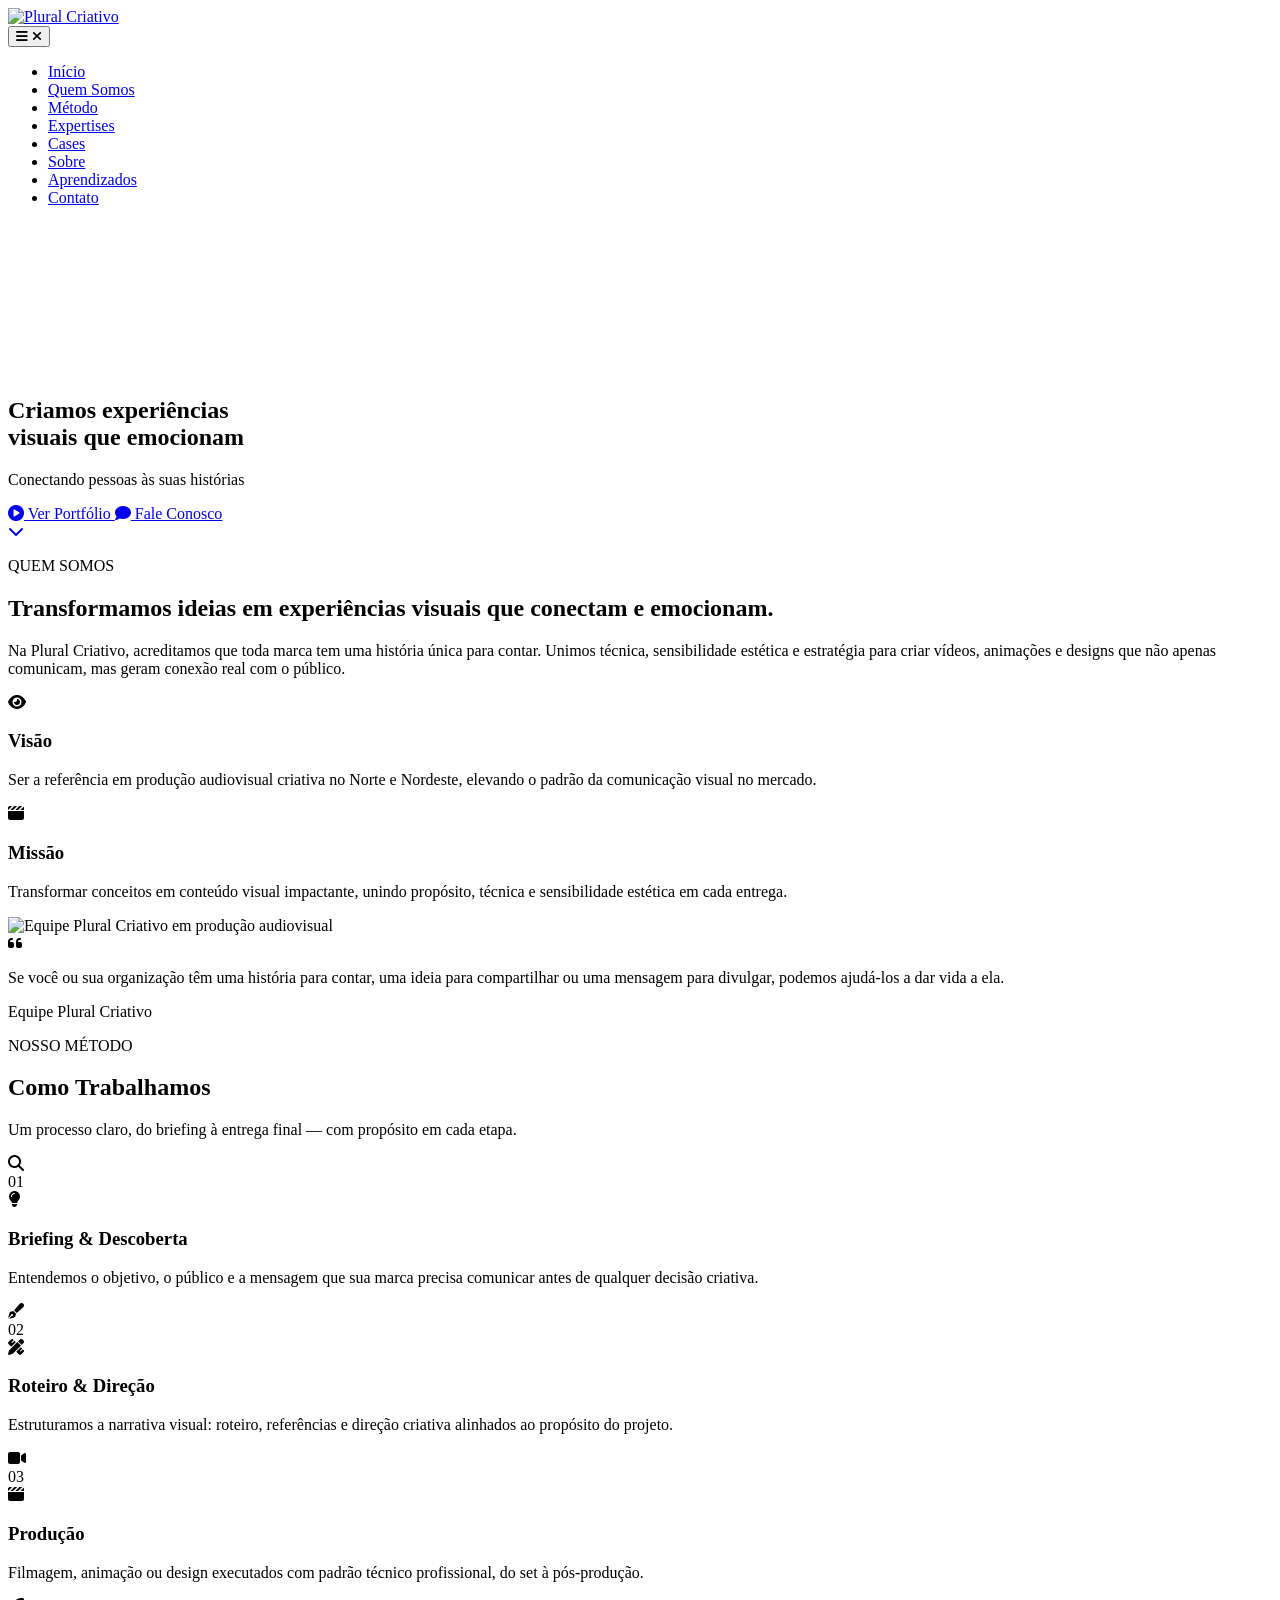
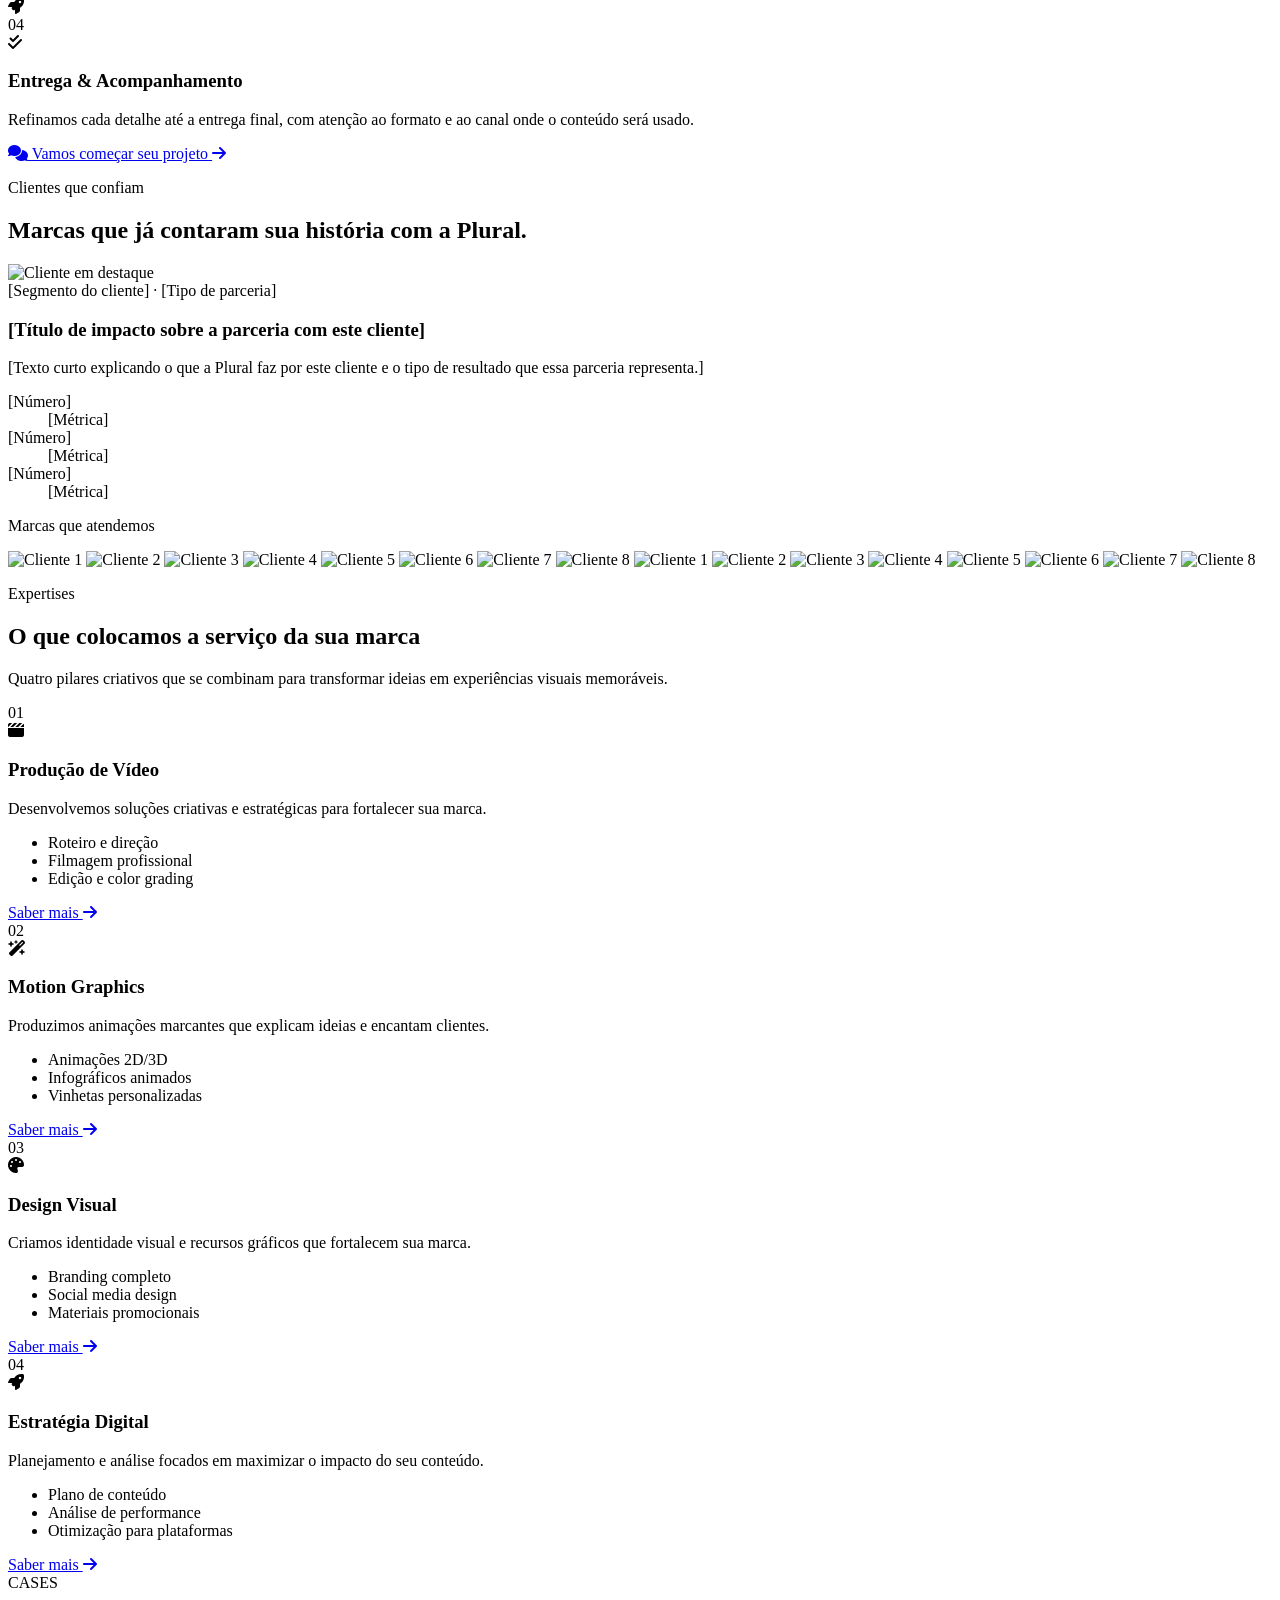
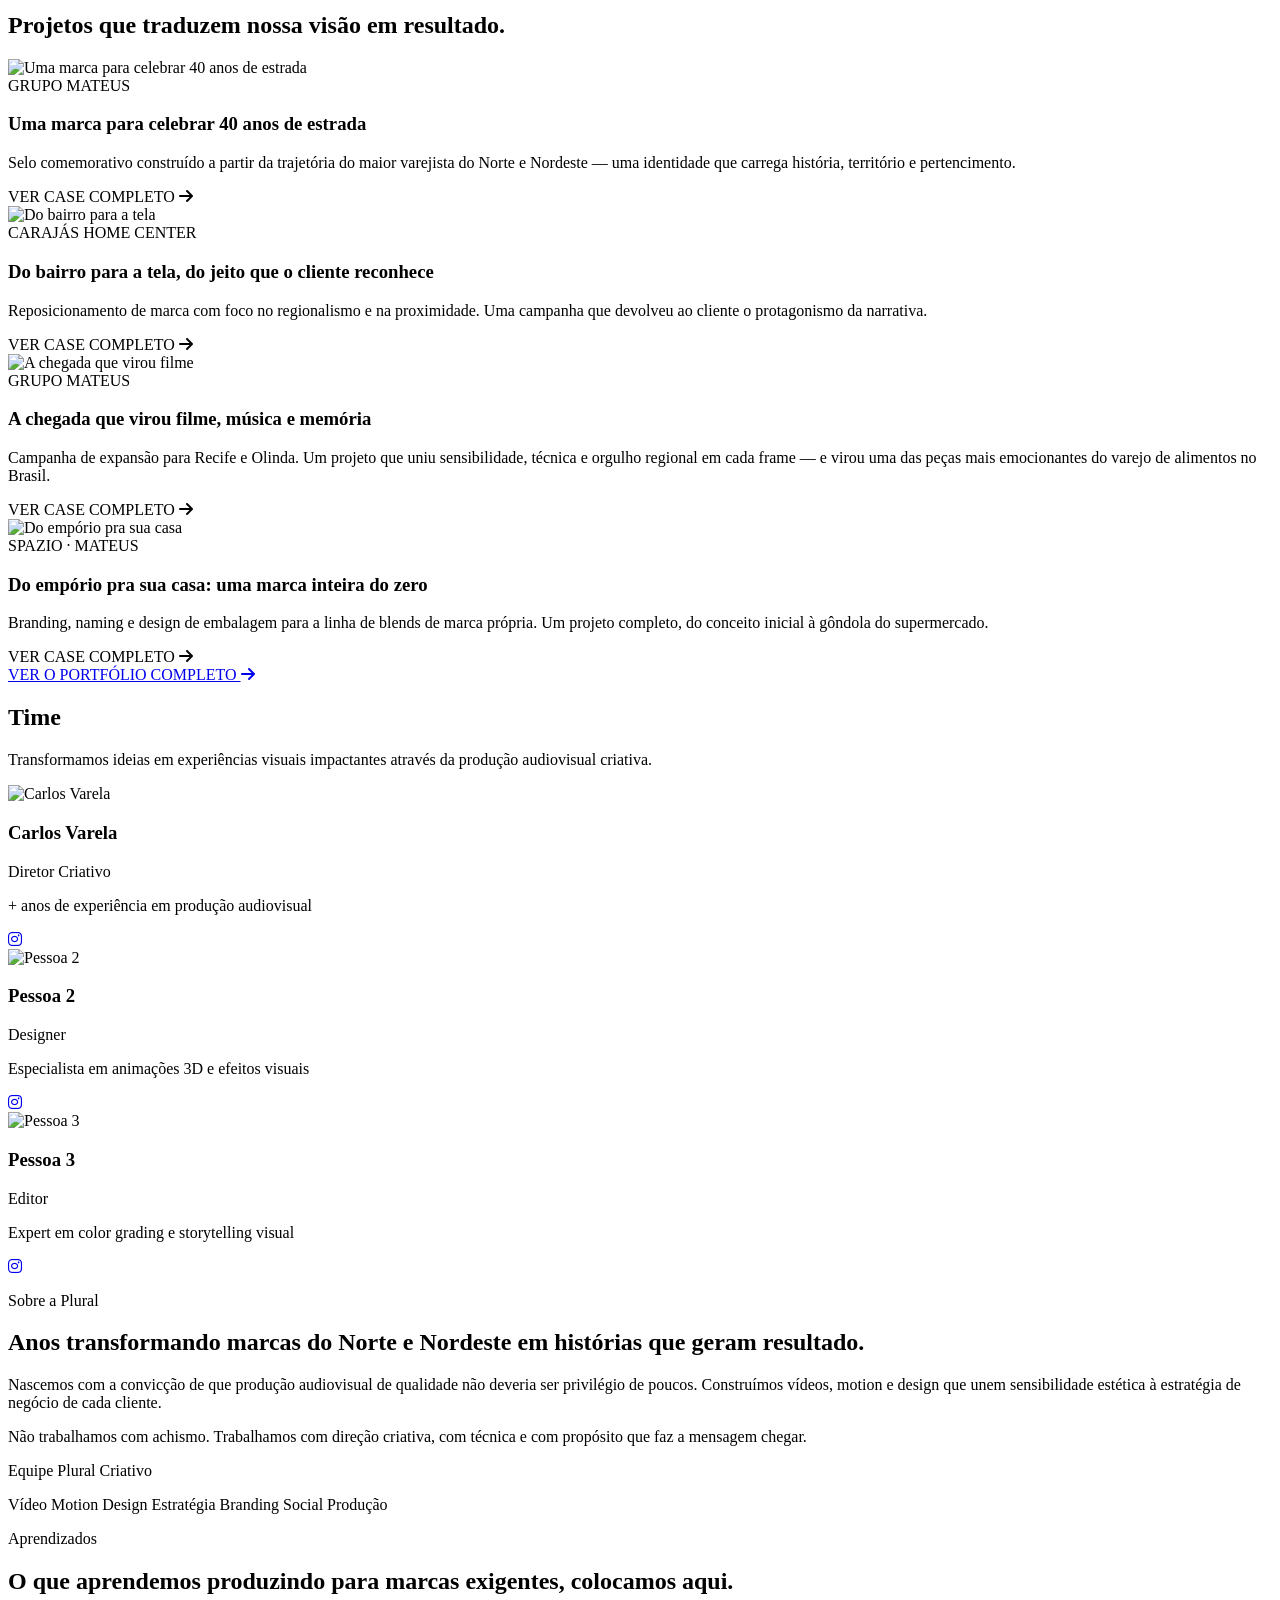
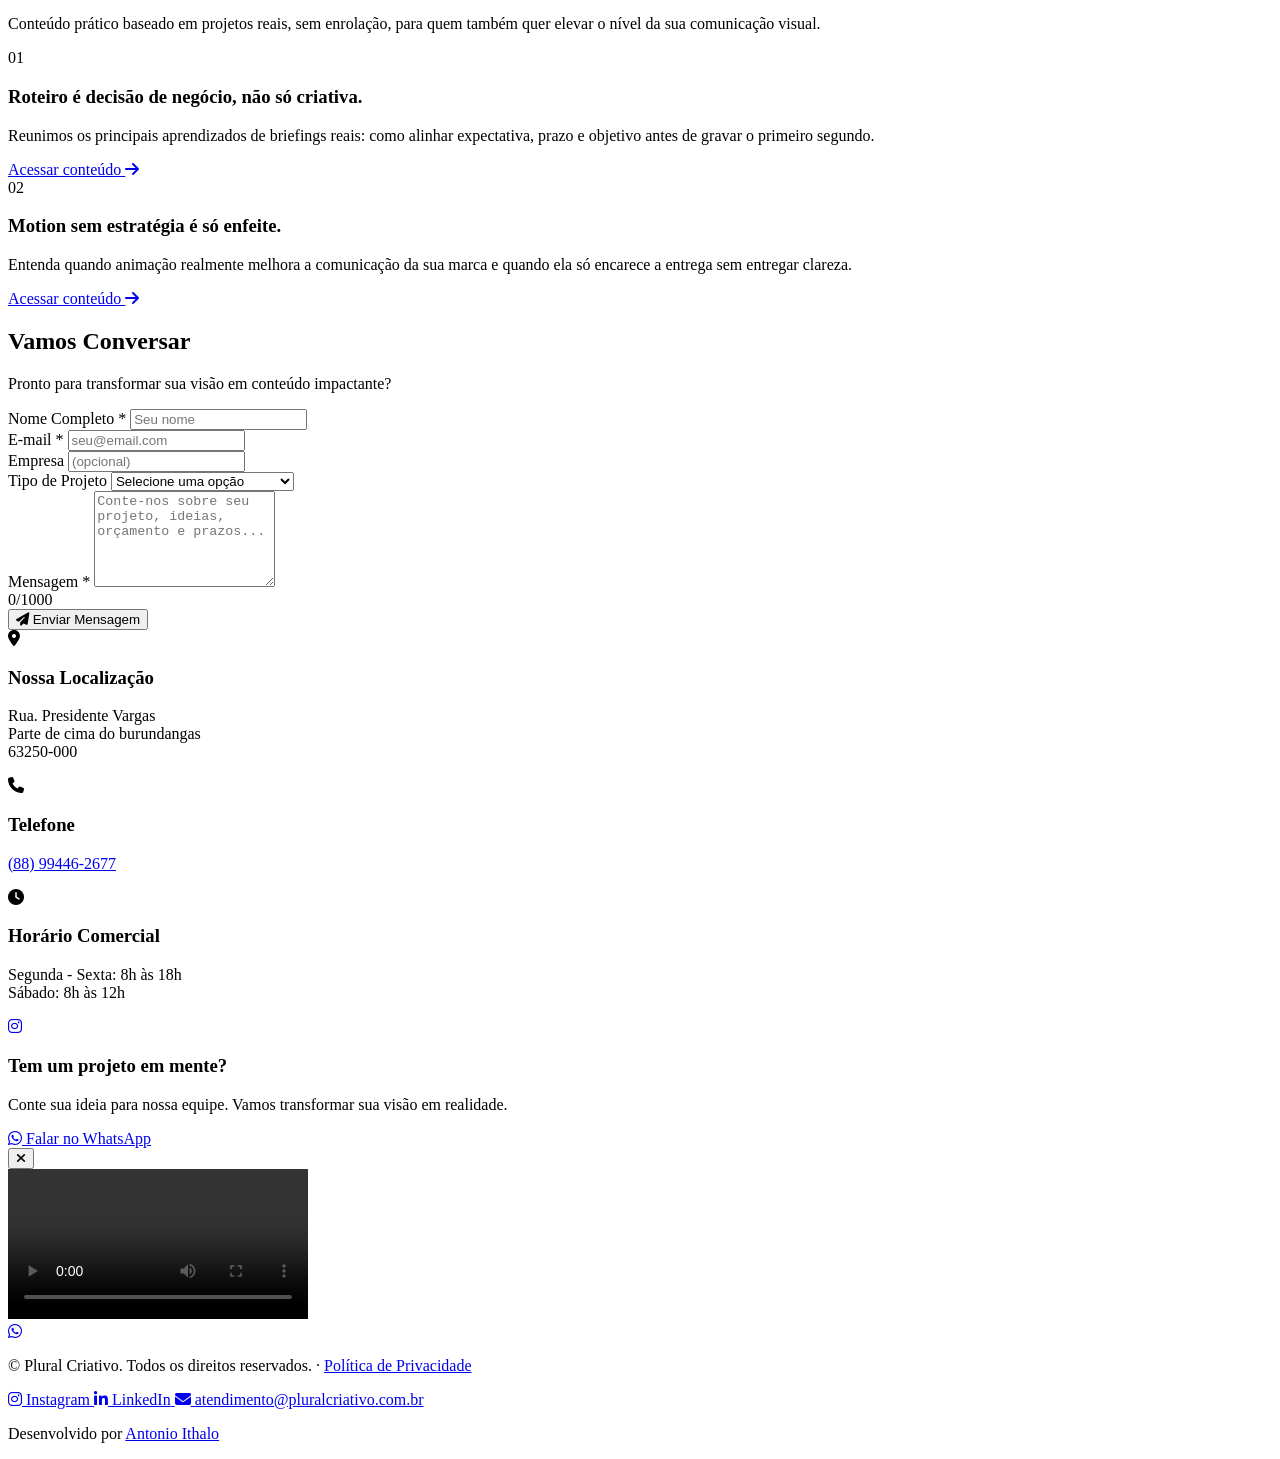
==== commit b5246703: "Update index.html" ====
--- a/index.html
+++ b/index.html
@@ -1,3545 +1,36 @@
 <!DOCTYPE html>
 <html lang="pt-BR">
 <head>
-    <meta charset="UTF-8">
-    <meta name="viewport" content="width=device-width, initial-scale=1.0, maximum-scale=1.0, user-scalable=no">
-    <title>Plural Criativo — Produção Audiovisual</title>
-    <meta name="description" content="Transformamos ideias em experiências visuais que conectam e emocionam.">
-    
-    <!-- Font Awesome -->
-    <link rel="stylesheet" href="https://cdnjs.cloudflare.com/ajax/libs/font-awesome/6.4.0/css/all.min.css">
-    
-    <!-- Google Fonts -->
-    <link rel="preconnect" href="https://fonts.googleapis.com">
-    <link rel="preconnect" href="https://fonts.gstatic.com" crossorigin>
-    <link href="https://fonts.googleapis.com/css2?family=Inter:wght@300;400;500;600;700&family=Poppins:wght@300;400;500;600;700&display=swap" rel="stylesheet">
-
-    <style>
-/* ============================================= */
-/* DESIGN SYSTEM PROFISSIONAL - PLURAL CRIATIVO */
-/* ============================================= */
-
-:root {
-  /* Cores principais - Audiovisual */
-  --primary-500: #2f7be6;
-  --primary-400: #4aa3ff;
-  --primary-300: #6ab5ff;
-  --primary-200: #a8d4ff;
-  --primary-100: #e1f0ff;
-
-  /* Escala de cinzas sofisticada */
-  --gray-900: #0f172a;
-  --gray-800: #1e293b;
-  --gray-700: #334155;
-  --gray-600: #475569;
-  --gray-500: #64748b;
-  --gray-400: #94a3b8;
-  --gray-300: #cbd5e1;
-  --gray-200: #e2e8f0;
-  --gray-100: #f1f5f9;
-  --gray-50: #f8fafc;
-
-  /* Cores criativas */
-  --creative-magenta: #ec4899;
-  --creative-cyan: #06b6d4;
-  --creative-purple: #8b5cf6;
-  --creative-yellow: #f59e0b;
-
-  /* WhatsApp */
-  --whatsapp-green: #25d366;
-  --whatsapp-green-dark: #128c7e;
-
-  /* Sistema de sombras */
-  --shadow-sm: 0 2px 8px rgba(15, 23, 42, 0.04);
-  --shadow-md: 0 8px 30px rgba(15, 23, 42, 0.08);
-  --shadow-lg: 0 20px 60px rgba(15, 23, 42, 0.12);
-  --shadow-xl: 0 32px 96px rgba(15, 23, 42, 0.16);
-
-  /* Sistema de bordas */
-  --radius-sm: 8px;
-  --radius-md: 12px;
-  --radius-lg: 16px;
-  --radius-xl: 24px;
-  --radius-full: 999px;
-
-  /* Transições */
-  --transition-fast: 0.2s cubic-bezier(0.4, 0, 0.2, 1);
-  --transition-normal: 0.35s cubic-bezier(0.4, 0, 0.2, 1);
-  --transition-slow: 0.5s cubic-bezier(0.4, 0, 0.2, 1);
-  --transition-bounce: 0.6s cubic-bezier(0.34, 1.56, 0.64, 1);
-
-  /* Container */
-  --container: 1320px;
-  --gutter: clamp(1.25rem, 4vw, 2.5rem);
-
-  /* Altura da navbar fixa (compensação de conteúdo) */
-  --header-height: 82px;
-
-  /* Cores de seções escuras (unificadas) */
-  --dark-bg: var(--gray-800);
-  --dark-bg-alt: var(--gray-900);
-}
-
-/* ============================================= */
-/* RESET & BASE STYLES */
-/* ============================================= */
-
-*,
-*::before,
-*::after {
-  box-sizing: border-box;
-  margin: 0;
-  padding: 0;
-}
-
-html {
-  scroll-behavior: smooth;
-  font-size: 16px;
-  -webkit-text-size-adjust: 100%;
-  -webkit-font-smoothing: antialiased;
-  -moz-osx-font-smoothing: grayscale;
-  overflow-x: hidden;
-  overflow-y: scroll;
-}
-
-body {
-  font-family:
-    "Poppins",
-    system-ui,
-    -apple-system,
-    BlinkMacSystemFont,
-    "Segoe UI",
-    Roboto,
-    sans-serif;
-  line-height: 1.7;
-  color: var(--gray-900);
-  background: var(--gray-50);
-  overflow-x: visible;
-  padding-top: 0;
-}
-
-/* ============================================= */
-/* TYPOGRAPHY SYSTEM */
-/* ============================================= */
-
-h1,
-h2,
-h3,
-h4 {
-  font-weight: 700;
-  line-height: 1.2;
-  letter-spacing: -0.02em;
-}
-
-h1 {
-  font-size: clamp(2.5rem, 5vw, 4rem);
-}
-
-h2 {
-  font-size: clamp(2.25rem, 4.2vw, 3.25rem);
-  margin-bottom: 1.75rem;
-}
-
-h3 {
-  font-size: clamp(1.5rem, 2.8vw, 2.15rem);
-}
-
-p {
-  font-size: 1.0625rem;
-  margin-bottom: 1.125rem;
-  line-height: 1.75;
-}
-
-.lead {
-  font-size: clamp(1.1875rem, 2vw, 1.375rem);
-  line-height: 1.7;
-  color: var(--gray-600);
-}
-
-.muted {
-  color: var(--gray-500);
-  font-size: 1rem;
-  line-height: 1.6;
-}
-
-/* ============================================= */
-/* CONTAINER */
-/* ============================================= */
-
-.container {
-  width: 100%;
-  max-width: var(--container);
-  margin: 0 auto;
-  padding: 0 var(--gutter);
-}
-
-.section {
-  padding: clamp(4.5rem, 8vw, 8.5rem) 0;
-  position: relative;
-}
-
-.section.alt {
-  background: var(--gray-100);
-}
-
-.section-title {
-  text-align: center;
-  margin-bottom: clamp(1.25rem, 3vw, 2.25rem);
-}
-
-.section-eyebrow {
-  color: var(--primary-500);
-  font-weight: 600;
-  text-transform: uppercase;
-  letter-spacing: 0.08em;
-  font-size: 0.8125rem;
-  margin-bottom: 0.75rem;
-}
-
-.section-subtitle {
-  text-align: center;
-  max-width: 720px;
-  margin: 0 auto 3.5rem;
-  color: var(--gray-600);
-  font-size: 1.125rem;
-  line-height: 1.7;
-}
-
-/* ============================================= */
-/* HEADER FIXO — GLASS ESCURO NO SCROLL          */
-/* ============================================= */
-
-.site-header,
-#mainHeader {
-  position: fixed !important;
-  top: 0 !important;
-  left: 0 !important;
-  right: 0 !important;
-  width: 100% !important;
-  z-index: 9999 !important;
-  padding: 1rem 0 !important;
-  background: transparent !important;
-  backdrop-filter: none !important;
-  -webkit-backdrop-filter: none !important;
-  box-shadow: none !important;
-  border-bottom: 1px solid transparent !important;
-  transition:
-    background 0.35s cubic-bezier(0.4, 0, 0.2, 1),
-    box-shadow 0.35s cubic-bezier(0.4, 0, 0.2, 1),
-    padding 0.35s cubic-bezier(0.4, 0, 0.2, 1),
-    backdrop-filter 0.35s cubic-bezier(0.4, 0, 0.2, 1),
-    -webkit-backdrop-filter 0.35s cubic-bezier(0.4, 0, 0.2, 1),
-    border-color 0.35s cubic-bezier(0.4, 0, 0.2, 1) !important;
-}
-
-.site-header.scrolled,
-#mainHeader.scrolled {
-  padding: 0.75rem 0 !important;
-  background: rgba(15, 23, 42, 0.72) !important;
-  backdrop-filter: blur(18px) saturate(140%) !important;
-  -webkit-backdrop-filter: blur(18px) saturate(140%) !important;
-  box-shadow: 0 8px 30px rgba(0, 0, 0, 0.15) !important;
-  border-bottom: 1px solid rgba(255, 255, 255, 0.08) !important;
-}
-
-body {
-  padding-top: 0 !important;
-}
-
-.hero {
-  padding-top: var(--header-height) !important;
-}
-
-.header-inner {
-  display: flex;
-  align-items: center;
-  justify-content: space-between;
-}
-
-.brand {
-  display: flex;
-  align-items: center;
-  text-decoration: none;
-  gap: 0.75rem;
-  z-index: 1002;
-}
-
-.brand-logo {
-  height: 50px;
-  width: auto;
-  transition: transform var(--transition-normal);
-}
-
-.brand:hover .brand-logo {
-  transform: scale(1.05);
-}
-
-/* ============================================= */
-/* NAVEGAÇÃO — DESKTOP (Refinada, Inter, animada)*/
-/* ============================================= */
-
-.main-nav {
-  display: flex;
-  align-items: center;
-}
-
-.nav-list {
-  display: flex;
-  align-items: center;
-  gap: 0.25rem;
-  list-style: none;
-  margin: 0;
-  padding: 0;
-}
-
-.nav-list a {
-  position: relative;
-  display: inline-flex;
-  align-items: center;
-  color: #ffffff;
-  text-decoration: none;
-  font-family:
-    "Inter",
-    system-ui,
-    -apple-system,
-    sans-serif;
-  font-weight: 500;
-  font-size: 0.9375rem;
-  letter-spacing: -0.01em;
-  text-transform: none;
-  padding: 0.625rem 1.125rem;
-  border-radius: var(--radius-full);
-  transition:
-    color var(--transition-fast),
-    transform var(--transition-fast),
-    background var(--transition-fast);
-  z-index: 1;
-  text-shadow: 0 1px 4px rgba(0, 0, 0, 0.35);
-}
-
-.site-header.scrolled .nav-list a,
-#mainHeader.scrolled .nav-list a {
-  color: #ffffff;
-  text-shadow: 0 1px 4px rgba(0, 0, 0, 0.35);
-}
-
-.nav-list a::after {
-  content: "";
-  position: absolute;
-  bottom: 0.25rem;
-  left: 50%;
-  width: 0%;
-  height: 2px;
-  background: linear-gradient(
-    90deg,
-    var(--primary-400),
-    var(--creative-purple)
-  );
-  border-radius: 2px;
-  transform: translateX(-50%);
-  transition:
-    width 0.35s cubic-bezier(0.4, 0, 0.2, 1),
-    opacity 0.35s ease;
-  opacity: 0;
-  pointer-events: none;
-}
-
-.nav-list a:hover {
-  color: #ffffff;
-  transform: translateY(-2px);
-}
-
-.nav-list a:hover::after {
-  width: calc(100% - 1.5rem);
-  opacity: 1;
-}
-
-.nav-list a.active {
-  color: #ffffff;
-}
-
-.nav-list a.active::after {
-  width: calc(100% - 1.5rem);
-  opacity: 1;
-  background: linear-gradient(90deg, var(--primary-400), var(--primary-300));
-}
-
-.nav-list a:hover {
-  text-shadow:
-    0 1px 4px rgba(0, 0, 0, 0.35),
-    0 0 12px rgba(74, 163, 255, 0.35);
-}
-
-.nav-list a.btn-primary {
-  color: #ffffff;
-  font-family:
-    "Inter",
-    system-ui,
-    -apple-system,
-    sans-serif;
-  font-weight: 600;
-  font-size: 0.875rem;
-  letter-spacing: 0.01em;
-  padding: 0.625rem 1.375rem;
-  text-shadow: none;
-  box-shadow: 0 6px 20px rgba(47, 123, 230, 0.35);
-  background: linear-gradient(
-    135deg,
-    var(--primary-500),
-    var(--creative-purple)
-  );
-  min-height: auto;
-}
-
-.nav-list a.btn-primary::after {
-  display: none;
-}
-
-.nav-list a.btn-primary:hover {
-  transform: translateY(-2px) scale(1.03);
-  box-shadow: 0 10px 28px rgba(47, 123, 230, 0.5);
-  color: #ffffff;
-  text-shadow: none;
-}
-
-@media (max-width: 1280px) {
-  .nav-list a {
-    font-size: 0.875rem;
-    padding: 0.5rem 0.875rem;
-  }
-
-  .nav-list {
-    gap: 0.125rem;
-  }
-
-  .nav-list a.btn-primary {
-    font-size: 0.8125rem;
-    padding: 0.5rem 1.125rem;
-  }
-}
-
-@media (max-width: 1100px) {
-  .nav-list a {
-    font-size: 0.8125rem;
-    padding: 0.5rem 0.75rem;
-  }
-
-  .nav-list a.btn-primary {
-    font-size: 0.75rem;
-    padding: 0.5rem 1rem;
-  }
-}
-
-/* ============================================= */
-/* MENU MOBILE — TOGGLE (X)                      */
-/* ============================================= */
-
-.nav-toggle {
-  display: none;
-  background: none;
-  border: none;
-  color: #ffffff;
-  font-size: 1.5rem;
-  cursor: pointer;
-  padding: 0.5rem;
-  z-index: 1002;
-  position: relative;
-  width: 40px;
-  height: 40px;
-  transition: all var(--transition-fast);
-  text-shadow: 0 1px 6px rgba(0, 0, 0, 0.5);
-}
-
-.site-header.scrolled .nav-toggle,
-#mainHeader.scrolled .nav-toggle {
-  color: #ffffff;
-}
-
-.nav-toggle i {
-  position: absolute;
-  top: 50%;
-  left: 50%;
-  transform: translate(-50%, -50%);
-  transition: all var(--transition-fast);
-  z-index: 2;
-}
-
-.nav-toggle .fa-bars {
-  opacity: 1;
-  visibility: visible;
-}
-
-.nav-toggle .fa-times {
-  opacity: 0;
-  visibility: hidden;
-  transform: translate(-50%, -50%) rotate(90deg);
-}
-
-.nav-toggle[aria-expanded="true"] .fa-bars {
-  opacity: 0;
-  visibility: hidden;
-  transform: translate(-50%, -50%) rotate(-90deg);
-}
-
-.nav-toggle[aria-expanded="true"] .fa-times {
-  opacity: 1;
-  visibility: visible;
-  transform: translate(-50%, -50%) rotate(0deg);
-  color: #4aa3ff;
-  text-shadow:
-    0 0 12px rgba(74, 163, 255, 0.6),
-    0 2px 8px rgba(0, 0, 0, 0.8);
-}
-
-.nav-toggle:hover {
-  transform: scale(1.1);
-}
-
-.nav-toggle:active {
-  transform: scale(0.95);
-}
-
-/* ============================================= */
-/* HERO TITLE — ANIMAÇÃO (fill-words)            */
-/* ============================================= */
-
-.hero-title.fill-words {
-  display: flex;
-  justify-content: center;
-  flex-wrap: wrap;
-  gap: 0.35rem 0.9rem;
-  line-height: 1.05 !important;
-}
-
-.hero-title.fill-words .line-1,
-.hero-title.fill-words .line-2 {
-  display: flex;
-  justify-content: center;
-  flex-wrap: wrap;
-  gap: 0.35rem 0.9rem;
-  width: 100%;
-}
-
-.hero-title.fill-words span {
-  display: inline-block;
-  position: relative;
-  color: transparent;
-  opacity: 0;
-  transform: translateY(24px);
-  animation: wordRiseFillGradient 0.85s cubic-bezier(0.4, 0, 0.2, 1) forwards;
-}
-
-.hero-title.fill-words span:nth-child(1) {
-  animation-delay: 0.05s;
-}
-.hero-title.fill-words span:nth-child(2) {
-  animation-delay: 0.15s;
-}
-.hero-title.fill-words span:nth-child(3) {
-  animation-delay: 0.25s;
-}
-.hero-title.fill-words span:nth-child(4) {
-  animation-delay: 0.35s;
-}
-.hero-title.fill-words span:nth-child(5) {
-  animation-delay: 0.45s;
-}
-
-.hero-title.fill-words .line-1 span,
-.hero-title.fill-words .line-2 span {
-  background: linear-gradient(135deg, #ffffff 0%, var(--primary-200) 100%);
-  -webkit-background-clip: text;
-  background-clip: text;
-}
-
-.hero-title.fill-words .line-2 span {
-  background: linear-gradient(
-    135deg,
-    #ffffff 0%,
-    var(--primary-300) 55%,
-    var(--primary-500) 100%
-  );
-  -webkit-background-clip: text;
-  background-clip: text;
-}
-
-@keyframes wordRiseFillGradient {
-  0% {
-    opacity: 0;
-    transform: translateY(24px);
-    -webkit-text-fill-color: transparent;
-  }
-  60% {
-    opacity: 1;
-    transform: translateY(0);
-  }
-  100% {
-    opacity: 1;
-    transform: translateY(0);
-    -webkit-text-fill-color: initial;
-  }
-}
-
-@media (prefers-reduced-motion: reduce) {
-  .hero-title.fill-words span {
-    animation: none;
-    opacity: 1;
-    transform: none;
-    color: #ffffff;
-    -webkit-text-fill-color: #ffffff;
-  }
-  .hero-title.fill-words .line-1 span,
-  .hero-title.fill-words .line-2 span {
-    -webkit-text-fill-color: initial;
-  }
-}
-
-@media (max-width: 768px) {
-  .hero-title.fill-words span {
-    font-size: clamp(1.8rem, 6vw, 2.5rem);
-  }
-}
-
-@media (max-width: 480px) {
-  .hero-title.fill-words span {
-    font-size: clamp(1.5rem, 7vw, 2rem);
-  }
-}
-
-/* ============================================= */
-/* HERO SECTION */
-/* ============================================= */
-
-.hero {
-  position: relative;
-  min-height: 102vh;
-  display: flex;
-  align-items: center;
-  justify-content: center;
-  overflow: hidden;
-  background: linear-gradient(135deg, #0f172a, #1e293b);
-  margin-top: 0;
-  padding-top: var(--header-height);
-}
-
-.hero-video {
-  position: absolute;
-  top: 50%;
-  left: 50%;
-  min-width: 100%;
-  min-height: 100%;
-  width: auto;
-  height: auto;
-  object-fit: cover;
-  transform: translate(-50%, -50%);
-  filter: brightness(0.7) contrast(1.08) saturate(1.05);
-  z-index: 1;
-}
-
-.hero-overlay {
-  position: absolute;
-  inset: 0;
-  background: linear-gradient(
-    180deg,
-    rgba(15, 23, 42, 0.75) 0%,
-    rgba(15, 23, 42, 0.35) 35%,
-    rgba(15, 23, 42, 0.5) 75%,
-    rgba(15, 23, 42, 0.85) 100%
-  );
-  z-index: 2;
-}
-
-.hero-content {
-  position: relative;
-  z-index: 3;
-  text-align: center;
-  color: white;
-  max-width: 980px;
-  padding: 2rem;
-}
-
-.hero-title {
-  font-size: clamp(2.5rem, 5vw, 4.25rem);
-  margin-bottom: 1.75rem;
-  text-shadow: 0 2px 20px rgba(0, 0, 0, 0.3);
-}
-
-.hero-subtitle {
-  font-size: clamp(1.1875rem, 2.5vw, 1.5rem);
-  margin-bottom: 3.25rem;
-  color: rgba(255, 255, 255, 0.95);
-  line-height: 1.65;
-  text-shadow: 0 2px 12px rgba(0, 0, 0, 0.4);
-}
-
-/* ============================================= */
-/* BOTÕES PREMIUM */
-/* ============================================= */
-
-.btn {
-  display: inline-flex;
-  align-items: center;
-  justify-content: center;
-  gap: 0.75rem;
-  padding: 1.125rem 2.5rem;
-  border-radius: var(--radius-full);
-  font-weight: 600;
-  font-size: 1.0625rem;
-  text-decoration: none;
-  border: none;
-  cursor: pointer;
-  transition: all var(--transition-bounce);
-  position: relative;
-  overflow: hidden;
-  z-index: 1;
-  min-height: 56px;
-}
-
-.btn::before {
-  content: "";
-  position: absolute;
-  top: 0;
-  left: 0;
-  right: 0;
-  bottom: 0;
-  background: linear-gradient(
-    135deg,
-    var(--primary-500),
-    var(--creative-purple)
-  );
-  opacity: 0;
-  transition: opacity var(--transition-normal);
-  z-index: -1;
-}
-
-.btn:hover::before {
-  opacity: 1;
-}
-
-.btn-primary {
-  background: linear-gradient(
-    135deg,
-    var(--primary-500),
-    var(--creative-purple)
-  );
-  color: white;
-  box-shadow: 0 10px 40px rgba(47, 123, 230, 0.3);
-}
-
-.btn-primary:hover {
-  transform: translateY(-4px) scale(1.03);
-  box-shadow: 0 20px 60px rgba(47, 123, 230, 0.45);
-}
-
-.btn-outline {
-  background: rgba(255, 255, 255, 0.06);
-  color: white;
-  border: 2px solid rgba(255, 255, 255, 0.4);
-  backdrop-filter: blur(10px);
-}
-
-.btn-outline:hover {
-  border-color: white;
-  background: rgba(255, 255, 255, 0.14);
-  transform: translateY(-3px);
-}
-
-.btn-group {
-  display: flex;
-  gap: 1.25rem;
-  justify-content: center;
-  margin-top: 3.25rem;
-  flex-wrap: wrap;
-}
-
-/* ============================================= */
-/* BOTÃO FLUTUANTE WHATSAPP */
-/* ============================================= */
-
-.whatsapp-float {
-  position: fixed;
-  bottom: 30px;
-  right: 30px;
-  width: 64px;
-  height: 64px;
-  background: var(--whatsapp-green);
-  color: #ffffff;
-  border-radius: 50%;
-  display: flex;
-  align-items: center;
-  justify-content: center;
-  font-size: 2rem;
-  text-decoration: none;
-  z-index: 9999;
-  box-shadow: 0 10px 30px rgba(37, 211, 102, 0.45);
-  transition:
-    opacity 0.4s cubic-bezier(0.4, 0, 0.2, 1),
-    transform 0.4s cubic-bezier(0.34, 1.56, 0.64, 1),
-    background 0.3s ease,
-    box-shadow 0.3s ease;
-  padding: 0;
-  border: none;
-  opacity: 0;
-  visibility: hidden;
-  transform: translateY(30px) scale(0.8);
-  pointer-events: none;
-}
-
-.whatsapp-float.visible {
-  opacity: 1;
-  visibility: visible;
-  transform: translateY(0) scale(1);
-  pointer-events: auto;
-  animation: whatsappPulse 2.5s ease-in-out infinite;
-}
-
-.whatsapp-float.visible:hover {
-  background: var(--whatsapp-green-dark);
-  transform: translateY(-4px) scale(1.08);
-  box-shadow: 0 18px 45px rgba(37, 211, 102, 0.6);
-  animation: none;
-}
-
-.whatsapp-float:focus {
-  outline: 3px solid rgba(37, 211, 102, 0.5);
-  outline-offset: 4px;
-}
-
-.whatsapp-float i {
-  display: flex;
-  align-items: center;
-  justify-content: center;
-  line-height: 1;
-}
-
-@keyframes whatsappPulse {
-  0%,
-  100% {
-    box-shadow:
-      0 10px 30px rgba(37, 211, 102, 0.45),
-      0 0 0 0 rgba(37, 211, 102, 0.7);
-  }
-  50% {
-    box-shadow:
-      0 10px 30px rgba(37, 211, 102, 0.45),
-      0 0 0 14px rgba(37, 211, 102, 0);
-  }
-}
-
-@media (prefers-reduced-motion: reduce) {
-  .whatsapp-float.visible {
-    animation: none;
-  }
-}
-
-@media (max-width: 768px) {
-  .whatsapp-float {
-    width: 56px;
-    height: 56px;
-    font-size: 1.75rem;
-    bottom: 20px;
-    right: 20px;
-  }
-}
-
-/* ============================================= */
-/* CLIENTES QUE CONFIAM */
-/* ============================================= */
-
-.clients-showcase {
-  background: white;
-}
-
-.client-feature {
-  display: grid;
-  grid-template-columns: 1fr 1fr;
-  align-items: stretch;
-  gap: 0;
-  background: var(--gray-50);
-  border: 1px solid var(--gray-200);
-  border-radius: var(--radius-xl);
-  overflow: hidden;
-  box-shadow: var(--shadow-md);
-}
-
-.client-feature-media {
-  position: relative;
-  min-height: 320px;
-}
-
-.client-feature-media img {
-  width: 100%;
-  height: 100%;
-  object-fit: cover;
-  display: block;
-}
-
-.client-feature-body {
-  padding: clamp(1.75rem, 4vw, 3.25rem);
-  display: flex;
-  flex-direction: column;
-  justify-content: center;
-}
-
-.client-feature-category {
-  color: var(--primary-500);
-  font-weight: 600;
-  font-size: 0.8125rem;
-  text-transform: uppercase;
-  letter-spacing: 0.05em;
-  margin-bottom: 0.75rem;
-}
-
-.client-feature-body h3 {
-  font-size: clamp(1.375rem, 2.5vw, 1.75rem);
-  color: var(--gray-900);
-  margin-bottom: 1rem;
-  line-height: 1.3;
-}
-
-.client-feature-body p {
-  color: var(--gray-700);
-  line-height: 1.7;
-  margin-bottom: 1.75rem;
-}
-
-.client-feature-stats {
-  display: grid;
-  grid-template-columns: repeat(3, 1fr);
-  gap: 1rem;
-  margin: 0;
-  padding-top: 1.5rem;
-  border-top: 1px solid var(--gray-200);
-}
-
-.client-feature-stat dt {
-  font-size: 1.5rem;
-  font-weight: 800;
-  color: var(--primary-500);
-  line-height: 1.1;
-  margin-bottom: 0.25rem;
-}
-
-.client-feature-stat dd {
-  font-size: 0.8125rem;
-  color: var(--gray-600);
-  margin: 0;
-}
-
-@media (max-width: 900px) {
-  .client-feature {
-    grid-template-columns: 1fr;
-  }
-
-  .client-feature-media {
-    min-height: 220px;
-  }
-}
-
-@media (max-width: 480px) {
-  .client-feature-stats {
-    grid-template-columns: 1fr;
-    gap: 1.25rem;
-    text-align: center;
-  }
-}
-
-/* ============================================= */
-/* MARCAS QUE ATENDEMOS */
-/* ============================================= */
-
-.brands-marquee-section {
-  width: 100%;
-  background: var(--dark-bg);
-  padding: 3.5rem 0;
-  overflow: hidden;
-}
-
-.brands-marquee-inner {
-  width: 100%;
-  max-width: var(--container);
-  margin: 0 auto;
-  padding: 0 var(--gutter);
-}
-
-.brands-marquee-label {
-  text-align: center;
-  color: var(--gray-400);
-  font-size: 0.8125rem;
-  font-weight: 600;
-  text-transform: uppercase;
-  letter-spacing: 0.12em;
-  margin: 0 0 2rem;
-}
-
-.brands-marquee-track-wrap {
-  position: relative;
-  overflow: hidden;
-}
-
-.brands-marquee-track-wrap::before,
-.brands-marquee-track-wrap::after {
-  content: "";
-  position: absolute;
-  top: 0;
-  bottom: 0;
-  width: 80px;
-  z-index: 2;
-  pointer-events: none;
-}
-
-.brands-marquee-track-wrap::before {
-  left: 0;
-  background: linear-gradient(to right, var(--dark-bg), transparent);
-}
-
-.brands-marquee-track-wrap::after {
-  right: 0;
-  background: linear-gradient(to left, var(--dark-bg), transparent);
-}
-
-.brands-marquee-track {
-  display: flex;
-  align-items: center;
-  gap: 4rem;
-  width: max-content;
-  animation: brandsMarquee 35s linear infinite;
-}
-
-.brands-marquee-track .brand-logo {
-  height: 40px;
-  width: auto;
-  flex-shrink: 0;
-  filter: grayscale(1) brightness(0.85);
-  opacity: 0.75;
-  transition:
-    filter var(--transition-normal),
-    opacity var(--transition-normal);
-}
-
-.brands-marquee-track .brand-logo:hover {
-  filter: grayscale(0) brightness(1.1);
-  opacity: 1;
-}
-
-@keyframes brandsMarquee {
-  from {
-    transform: translateX(0);
-  }
-  to {
-    transform: translateX(-50%);
-  }
-}
-
-@media (prefers-reduced-motion: reduce) {
-  .brands-marquee-track {
-    animation: none;
-    flex-wrap: wrap;
-    justify-content: center;
-    width: 100%;
-    gap: 2rem;
-  }
-}
-
-@media (max-width: 768px) {
-  .brands-marquee-section {
-    padding: 2.5rem 0;
-  }
-
-  .brands-marquee-track {
-    gap: 2.5rem;
-    animation-duration: 25s;
-  }
-
-  .brands-marquee-track .brand-logo {
-    height: 32px;
-  }
-
-  .brands-marquee-track-wrap::before,
-  .brands-marquee-track-wrap::after {
-    width: 40px;
-  }
-}
-
-/* ============================================= */
-/* QUEM SOMOS */
-/* ============================================= */
-
-.about-us-section {
-  background-color: #ffffff;
-}
-
-.about-us-grid {
-  display: grid;
-  grid-template-columns: 1fr 1fr;
-  gap: clamp(2rem, 5vw, 5rem);
-  align-items: center;
-}
-
-.about-us-content {
-  display: flex;
-  flex-direction: column;
-}
-
-.about-us-eyebrow {
-  color: var(--primary-500);
-  font-weight: 700;
-  text-transform: uppercase;
-  letter-spacing: 0.1em;
-  font-size: 0.8125rem;
-  margin-bottom: 1rem;
-}
-
-.about-us-title {
-  font-size: clamp(2rem, 3.5vw, 2.75rem);
-  font-weight: 800;
-  line-height: 1.15;
-  color: var(--gray-900);
-  margin-bottom: 1.5rem;
-}
-
-.about-us-text {
-  font-size: 1.0625rem;
-  color: var(--gray-600);
-  line-height: 1.7;
-  margin-bottom: 2.5rem;
-}
-
-.about-us-pillars {
-  display: grid;
-  grid-template-columns: 1fr 1fr;
-  gap: 2rem;
-  border-top: 1px solid var(--gray-200);
-  padding-top: 2rem;
-}
-
-.about-us-pillar .about-us-icon {
-  display: inline-flex;
-  align-items: center;
-  justify-content: center;
-  width: 48px;
-  height: 48px;
-  border-radius: 50%;
-  background: linear-gradient(
-    135deg,
-    var(--primary-500),
-    var(--creative-purple)
-  );
-  color: white;
-  font-size: 1.25rem;
-  margin-bottom: 1rem;
-  box-shadow: 0 4px 15px rgba(47, 123, 230, 0.3);
-}
-
-.about-us-pillar h3 {
-  font-size: 1.25rem;
-  font-weight: 700;
-  color: var(--gray-900);
-  margin-bottom: 0.5rem;
-}
-
-.about-us-pillar p {
-  font-size: 0.9375rem;
-  color: var(--gray-600);
-  line-height: 1.6;
-  margin-bottom: 0;
-}
-
-.about-us-media {
-  position: relative;
-}
-
-.about-us-image-wrapper {
-  position: relative;
-  border-radius: var(--radius-lg);
-  overflow: visible;
-}
-
-.about-us-image-wrapper img {
-  width: 100%;
-  height: auto;
-  border-radius: var(--radius-lg);
-  box-shadow: var(--shadow-lg);
-  object-fit: cover;
-  aspect-ratio: 4 / 3;
-}
-
-.about-us-quote-card {
-  position: absolute;
-  bottom: -40px;
-  left: -40px;
-  width: 65%;
-  background: #ffffff;
-  padding: 2rem;
-  border-radius: var(--radius-md);
-  box-shadow: 0 20px 40px rgba(15, 23, 42, 0.15);
-  border: 1px solid var(--gray-100);
-  z-index: 2;
-}
-
-.quote-icon {
-  position: absolute;
-  top: -18px;
-  left: 2rem;
-  font-size: 2.5rem;
-  color: var(--primary-500);
-  line-height: 1;
-}
-
-.quote-text {
-  font-size: 0.9375rem;
-  font-style: italic;
-  color: var(--gray-700);
-  line-height: 1.6;
-  margin-bottom: 1rem;
-  margin-top: 0.5rem;
-}
-
-.quote-author {
-  font-size: 0.8125rem;
-  font-weight: 700;
-  color: var(--gray-900);
-  text-transform: uppercase;
-  letter-spacing: 0.05em;
-  margin: 0;
-}
-
-@media (max-width: 992px) {
-  .about-us-grid {
-    grid-template-columns: 1fr;
-    gap: 3rem;
-  }
-
-  .about-us-media {
-    order: -1;
-    max-width: 600px;
-    margin: 0 auto;
-  }
-
-  .about-us-quote-card {
-    position: relative;
-    bottom: auto;
-    left: auto;
-    width: 90%;
-    margin: -60px auto 0;
-    transform: translateY(0);
-  }
-}
-
-@media (max-width: 480px) {
-  .about-us-pillars {
-    grid-template-columns: 1fr;
-    gap: 1.5rem;
-  }
-
-  .about-us-quote-card {
-    width: 100%;
-    padding: 1.5rem;
-  }
-
-  .quote-icon {
-    left: 1.5rem;
-    font-size: 2rem;
-  }
-}
-
-/* ============================================= */
-/* MÉTODO — ANIMADO */
-/* ============================================= */
-
-.method-section {
-  background: var(--gray-100);
-  position: relative;
-  overflow: hidden;
-}
-
-.method-header {
-  text-align: center;
-  margin-bottom: clamp(3rem, 6vw, 5rem);
-}
-
-.method-eyebrow {
-  display: inline-flex;
-  align-items: center;
-  justify-content: center;
-  gap: 0.75rem;
-  color: var(--primary-500);
-  font-weight: 700;
-  text-transform: uppercase;
-  letter-spacing: 0.18em;
-  font-size: 0.75rem;
-  margin-bottom: 1.25rem;
-}
-
-.method-eyebrow-line {
-  display: inline-block;
-  width: 32px;
-  height: 1px;
-  background: linear-gradient(
-    90deg,
-    transparent,
-    var(--primary-500),
-    transparent
-  );
-}
-
-.method-title {
-  font-size: clamp(2rem, 4.5vw, 3.25rem);
-  font-weight: 800;
-  color: var(--gray-900);
-  line-height: 1.1;
-  margin-bottom: 1.25rem;
-  position: relative;
-}
-
-.method-title-highlight {
-  position: relative;
-  display: inline-block;
-  background: linear-gradient(
-    120deg,
-    var(--primary-500),
-    var(--creative-cyan),
-    var(--primary-400)
-  );
-  background-size: 200% 100%;
-  -webkit-background-clip: text;
-  background-clip: text;
-  -webkit-text-fill-color: transparent;
-  animation: gradientShift 5s ease infinite;
-}
-
-@keyframes gradientShift {
-  0%,
-  100% {
-    background-position: 0% 50%;
-  }
-  50% {
-    background-position: 100% 50%;
-  }
-}
-
-.method-subtitle {
-  margin-bottom: 0 !important;
-  color: var(--gray-600) !important;
-}
-
-.method-grid {
-  display: grid;
-  grid-template-columns: repeat(4, 1fr);
-  gap: 1.5rem;
-  position: relative;
-}
-
-.method-step {
-  position: relative;
-  background: #ffffff;
-  border: 1px solid var(--gray-200);
-  border-radius: var(--radius-lg);
-  padding: 2.5rem 1.75rem 2rem;
-  text-align: left;
-  overflow: hidden;
-  transition:
-    transform 0.5s cubic-bezier(0.34, 1.56, 0.64, 1),
-    box-shadow 0.4s ease,
-    border-color 0.4s ease;
-  z-index: 1;
-}
-
-.method-step::before {
-  content: "";
-  position: absolute;
-  inset: -1px;
-  border-radius: var(--radius-lg);
-  padding: 1px;
-  background: linear-gradient(
-    135deg,
-    var(--primary-500),
-    var(--creative-purple),
-    var(--primary-400)
-  );
-  background-size: 200% 200%;
-  -webkit-mask:
-    linear-gradient(#fff 0 0) content-box,
-    linear-gradient(#fff 0 0);
-  -webkit-mask-composite: xor;
-  mask-composite: exclude;
-  opacity: 0;
-  transition: opacity 0.4s ease;
-  animation: gradientShift 4s ease infinite;
-  pointer-events: none;
-  z-index: 2;
-}
-
-.method-step:hover::before {
-  opacity: 1;
-}
-
-.method-number {
-  position: absolute;
-  top: 1rem;
-  right: 1.25rem;
-  font-size: 4.5rem;
-  font-weight: 800;
-  font-family: "Poppins", sans-serif;
-  line-height: 1;
-  background: linear-gradient(
-    135deg,
-    var(--primary-100) 0%,
-    var(--primary-200) 100%
-  );
-  -webkit-background-clip: text;
-  background-clip: text;
-  -webkit-text-fill-color: transparent;
-  letter-spacing: -0.06em;
-  transition:
-    transform 0.5s cubic-bezier(0.34, 1.56, 0.64, 1),
-    opacity 0.4s ease;
-  pointer-events: none;
-  z-index: 0;
-}
-
-.method-step:hover .method-number {
-  transform: scale(1.1) translateY(-4px);
-  background: linear-gradient(
-    135deg,
-    var(--primary-400) 0%,
-    var(--creative-purple) 100%
-  );
-  -webkit-background-clip: text;
-  background-clip: text;
-  -webkit-text-fill-color: transparent;
-}
-
-.method-step-icon-bg {
-  position: absolute;
-  bottom: -20px;
-  right: -20px;
-  font-size: 7rem;
-  color: var(--primary-100);
-  opacity: 0;
-  transform: rotate(-15deg) scale(0.8);
-  transition: all 0.6s cubic-bezier(0.34, 1.56, 0.64, 1);
-  pointer-events: none;
-  z-index: 0;
-}
-
-.method-step:hover .method-step-icon-bg {
-  opacity: 0.5;
-  transform: rotate(0deg) scale(1);
-}
-
-.method-step-icon {
-  display: inline-flex;
-  align-items: center;
-  justify-content: center;
-  width: 52px;
-  height: 52px;
-  border-radius: var(--radius-md);
-  background: linear-gradient(
-    135deg,
-    rgba(47, 123, 230, 0.12),
-    rgba(139, 92, 246, 0.12)
-  );
-  color: var(--primary-500);
-  font-size: 1.375rem;
-  margin-bottom: 1.25rem;
-  transition:
-    transform 0.5s cubic-bezier(0.34, 1.56, 0.64, 1),
-    background 0.4s ease,
-    color 0.4s ease,
-    box-shadow 0.4s ease;
-  position: relative;
-  z-index: 1;
-}
-
-.method-step:hover .method-step-icon {
-  transform: translateY(-4px) scale(1.08) rotate(-4deg);
-  background: linear-gradient(
-    135deg,
-    var(--primary-500),
-    var(--creative-purple)
-  );
-  color: #ffffff;
-  box-shadow: 0 12px 28px rgba(47, 123, 230, 0.4);
-}
-
-.method-step h3 {
-  font-size: 1.125rem;
-  font-weight: 700;
-  color: var(--gray-900);
-  margin-bottom: 0.75rem;
-  line-height: 1.3;
-  position: relative;
-  z-index: 1;
-  transition: color 0.3s ease;
-}
-
-.method-step:hover h3 {
-  color: var(--primary-500);
-}
-
-.method-step p {
-  font-size: 0.9375rem;
-  color: var(--gray-600);
-  line-height: 1.65;
-  margin-bottom: 0;
-  position: relative;
-  z-index: 1;
-  transition: color 0.3s ease;
-}
-
-.method-step-line {
-  position: absolute;
-  bottom: 0;
-  left: 0;
-  width: 0%;
-  height: 3px;
-  background: linear-gradient(
-    90deg,
-    var(--primary-500),
-    var(--creative-purple)
-  );
-  transition: width 0.5s cubic-bezier(0.4, 0, 0.2, 1);
-  z-index: 3;
-}
-
-.method-step:hover .method-step-line {
-  width: 100%;
-}
-
-.method-step:hover {
-  transform: translateY(-10px);
-  box-shadow:
-    0 30px 60px rgba(15, 23, 42, 0.12),
-    0 0 0 1px rgba(47, 123, 230, 0.08);
-  border-color: transparent;
-}
-
-.method-grid .method-step:nth-child(1) {
-  transition-delay: 0.05s;
-}
-.method-grid .method-step:nth-child(2) {
-  transition-delay: 0.15s;
-}
-.method-grid .method-step:nth-child(3) {
-  transition-delay: 0.25s;
-}
-.method-grid .method-step:nth-child(4) {
-  transition-delay: 0.35s;
-}
-
-.method-cta-wrap {
-  display: flex;
-  justify-content: center;
-  margin-top: clamp(2.5rem, 5vw, 4rem);
-}
-
-.method-cta {
-  display: inline-flex;
-  align-items: center;
-  gap: 0.75rem;
-  padding: 1rem 2rem;
-  background: transparent;
-  color: var(--primary-500);
-  font-weight: 600;
-  font-size: 0.9375rem;
-  text-decoration: none;
-  border: 2px solid var(--primary-500);
-  border-radius: var(--radius-full);
-  transition: all 0.4s cubic-bezier(0.34, 1.56, 0.64, 1);
-  position: relative;
-  overflow: hidden;
-  z-index: 1;
-}
-
-.method-cta::before {
-  content: "";
-  position: absolute;
-  inset: 0;
-  background: linear-gradient(
-    135deg,
-    var(--primary-500),
-    var(--creative-purple)
-  );
-  transform: scaleX(0);
-  transform-origin: left;
-  transition: transform 0.4s cubic-bezier(0.4, 0, 0.2, 1);
-  z-index: -1;
-  border-radius: var(--radius-full);
-}
-
-.method-cta:hover::before {
-  transform: scaleX(1);
-}
-
-.method-cta:hover {
-  color: #ffffff;
-  border-color: transparent;
-  transform: translateY(-3px);
-  box-shadow: 0 16px 40px rgba(47, 123, 230, 0.35);
-}
-
-.method-cta i {
-  font-size: 0.875rem;
-  transition: transform 0.3s ease;
-}
-
-.method-cta:hover i:last-child {
-  transform: translateX(4px);
-}
-
-.method-cta:hover i:first-child {
-  transform: scale(1.1);
-}
-
-@media (max-width: 1100px) {
-  .method-grid {
-    grid-template-columns: repeat(2, 1fr);
-    gap: 1.25rem;
-  }
-}
-
-@media (max-width: 640px) {
-  .method-section {
-    padding: 4rem 0;
-  }
-
-  .method-grid {
-    grid-template-columns: 1fr;
-    gap: 1.25rem;
-  }
-
-  .method-step {
-    padding: 2rem 1.5rem 1.75rem;
-  }
-
-  .method-number {
-    font-size: 3.5rem;
-    top: 0.75rem;
-    right: 1rem;
-  }
-
-  .method-step-icon {
-    width: 46px;
-    height: 46px;
-    font-size: 1.25rem;
-  }
-
-  .method-step-icon-bg {
-    font-size: 5rem;
-  }
-
-  .method-step h3 {
-    font-size: 1.0625rem;
-  }
-
-  .method-step p {
-    font-size: 0.875rem;
-  }
-}
-
-@media (prefers-reduced-motion: reduce) {
-  .method-step,
-  .method-step::before,
-  .method-number,
-  .method-step-icon,
-  .method-step-icon-bg,
-  .method-step-line,
-  .method-cta,
-  .method-cta::before,
-  .method-title-highlight {
-    transition: none !important;
-    animation: none !important;
-  }
-
-  .method-step:hover {
-    transform: none;
-  }
-
-  .method-step:hover .method-step-icon {
-    transform: none;
-  }
-}
-
-/* ============================================= */
-/* EXPERTISES — CORRIGIDO E COMPLETO            */
-/* ============================================= */
-
-.expertises-section {
-  position: relative;
-  background: var(--dark-bg);
-  color: white;
-  padding: clamp(4.5rem, 8vw, 8rem) 0;
-  overflow: hidden;
-  isolation: isolate;
-}
-
-.expertises-bg {
-  position: absolute;
-  inset: 0;
-  pointer-events: none;
-  z-index: 0;
-  overflow: hidden;
-}
-
-.expertises-orb {
-  position: absolute;
-  border-radius: 50%;
-  filter: blur(90px);
-  opacity: 0.28;
-  animation: expertiseOrbFloat 22s ease-in-out infinite;
-}
-
-.expertises-orb--1 {
-  width: 400px;
-  height: 400px;
-  background: radial-gradient(circle, var(--primary-500), transparent 70%);
-  top: -15%;
-  right: -10%;
-  animation-delay: 0s;
-}
-
-.expertises-orb--2 {
-  width: 340px;
-  height: 340px;
-  background: radial-gradient(circle, var(--creative-purple), transparent 70%);
-  bottom: -15%;
-  left: -10%;
-  animation-delay: -8s;
-}
-
-.expertises-orb--3 {
-  width: 260px;
-  height: 260px;
-  background: radial-gradient(circle, var(--creative-cyan), transparent 70%);
-  top: 50%;
-  left: 45%;
-  opacity: 0.15;
-  animation-delay: -14s;
-}
-
-@keyframes expertiseOrbFloat {
-  0%,
-  100% {
-    transform: translate(0, 0) scale(1);
-  }
-  33% {
-    transform: translate(-30px, 40px) scale(1.1);
-  }
-  66% {
-    transform: translate(25px, -30px) scale(0.95);
-  }
-}
-
-@media (prefers-reduced-motion: reduce) {
-  .expertises-orb {
-    animation: none;
-  }
-}
-
-.expertises-container {
-  position: relative;
-  z-index: 1;
-}
-
-.expertises-title {
-  margin-bottom: clamp(2.5rem, 5vw, 4rem);
-}
-
-.expertises-title h2 {
-  color: white;
-  margin-bottom: 1.25rem;
-}
-
-.expertises-eyebrow {
-  color: var(--primary-400) !important;
-  position: relative;
-  display: inline-block;
-}
-
-.expertises-eyebrow::before,
-.expertises-eyebrow::after {
-  content: "✦";
-  color: var(--primary-400);
-  font-size: 0.75rem;
-  margin: 0 0.5rem;
-  opacity: 0.7;
-}
-
-.expertises-subtitle {
-  color: var(--gray-400) !important;
-  margin-bottom: 0;
-}
-
-.expertises-grid {
-  display: grid;
-  grid-template-columns: repeat(4, 1fr);
-  gap: 1.75rem;
-}
-
-.expertise-card {
-  position: relative;
-  display: flex;
-  flex-direction: column;
-  padding: 2.75rem 2rem 2.25rem;
-  background: rgba(255, 255, 255, 0.03);
-  border: 1px solid rgba(255, 255, 255, 0.08);
-  border-radius: var(--radius-lg);
-  backdrop-filter: blur(10px);
-  -webkit-backdrop-filter: blur(10px);
-  overflow: hidden;
-  transition:
-    transform var(--transition-normal),
-    border-color var(--transition-normal),
-    background var(--transition-normal),
-    box-shadow var(--transition-normal);
-  height: 100%;
-}
-
-.expertise-card::before {
-  content: "";
-  position: absolute;
-  top: -50%;
-  left: -50%;
-  width: 200%;
-  height: 200%;
-  background: radial-gradient(
-    circle at center,
-    rgba(47, 123, 230, 0.15) 0%,
-    transparent 50%
-  );
-  opacity: 0;
-  transition: opacity var(--transition-slow);
-  pointer-events: none;
-  z-index: 0;
-}
-
-.expertise-card:hover::before {
-  opacity: 1;
-}
-
-.expertise-card:hover {
-  transform: translateY(-8px);
-  border-color: rgba(74, 163, 255, 0.35);
-  background: rgba(255, 255, 255, 0.05);
-  box-shadow:
-    0 20px 60px rgba(0, 0, 0, 0.3),
-    0 0 0 1px rgba(74, 163, 255, 0.15) inset;
-}
-
-.expertise-number {
-  position: absolute;
-  top: 1rem;
-  right: 1.5rem;
-  font-size: 4rem;
-  font-weight: 800;
-  font-family: "Poppins", sans-serif;
-  line-height: 1;
-  color: rgba(255, 255, 255, 0.04);
-  letter-spacing: -0.05em;
-  transition:
-    color var(--transition-normal),
-    transform var(--transition-normal);
-  pointer-events: none;
-  z-index: 0;
-}
-
-.expertise-card:hover .expertise-number {
-  color: rgba(74, 163, 255, 0.12);
-  transform: scale(1.05);
-}
-
-.expertise-icon {
-  position: relative;
-  display: inline-flex;
-  align-items: center;
-  justify-content: center;
-  width: 64px;
-  height: 64px;
-  margin-bottom: 1.5rem;
-  border-radius: var(--radius-md);
-  background: linear-gradient(
-    135deg,
-    rgba(47, 123, 230, 0.15),
-    rgba(139, 92, 246, 0.15)
-  );
-  border: 1px solid rgba(74, 163, 255, 0.2);
-  color: var(--primary-400);
-  font-size: 1.625rem;
-  transition:
-    transform var(--transition-bounce),
-    background var(--transition-normal),
-    color var(--transition-normal),
-    border-color var(--transition-normal),
-    box-shadow var(--transition-normal);
-  z-index: 1;
-}
-
-.expertise-card:hover .expertise-icon {
-  transform: translateY(-4px) scale(1.05);
-  background: linear-gradient(
-    135deg,
-    var(--primary-500),
-    var(--creative-purple)
-  );
-  color: white;
-  border-color: transparent;
-  box-shadow: 0 12px 30px rgba(47, 123, 230, 0.4);
-}
-
-.expertise-card h3 {
-  position: relative;
-  font-size: 1.25rem;
-  font-weight: 700;
-  color: white;
-  margin-bottom: 0.875rem;
-  line-height: 1.3;
-  z-index: 1;
-}
-
-.expertise-card p {
-  position: relative;
-  font-size: 0.9375rem;
-  line-height: 1.7;
-  color: var(--gray-400);
-  margin-bottom: 1.5rem;
-  z-index: 1;
-}
-
-.expertise-features {
-  position: relative;
-  list-style: none;
-  padding: 0;
-  margin: 0 0 1.75rem 0;
-  flex-grow: 1;
-  z-index: 1;
-}
-
-.expertise-features li {
-  position: relative;
-  padding: 0.4rem 0 0.4rem 1.5rem;
-  font-size: 0.875rem;
-  color: var(--gray-300);
-  line-height: 1.5;
-  transition: color var(--transition-fast);
-}
-
-.expertise-features li::before {
-  content: "";
-  position: absolute;
-  left: 0;
-  top: 50%;
-  transform: translateY(-50%);
-  width: 6px;
-  height: 6px;
-  border-radius: 50%;
-  background: linear-gradient(
-    135deg,
-    var(--primary-400),
-    var(--creative-purple)
-  );
-  box-shadow: 0 0 8px rgba(74, 163, 255, 0.4);
-  transition: transform var(--transition-fast);
-}
-
-.expertise-card:hover .expertise-features li {
-  color: var(--gray-200);
-}
-
-.expertise-card:hover .expertise-features li::before {
-  transform: translateY(-50%) scale(1.2);
-}
-
-.expertise-cta {
-  position: relative;
-  display: inline-flex;
-  align-items: center;
-  gap: 0.5rem;
-  font-size: 0.8125rem;
-  font-weight: 600;
-  text-transform: uppercase;
-  letter-spacing: 0.05em;
-  color: var(--primary-400);
-  text-decoration: none;
-  transition:
-    gap var(--transition-fast),
-    color var(--transition-fast);
-  z-index: 1;
-  margin-top: auto;
-}
-
-.expertise-cta i {
-  font-size: 0.75rem;
-  transition: transform var(--transition-fast);
-}
-
-.expertise-cta:hover {
-  gap: 0.75rem;
-  color: var(--primary-300);
-}
-
-.expertise-cta:hover i {
-  transform: translateX(3px);
-}
-
-.expertises-grid .expertise-card:nth-child(1) {
-  transition-delay: 0.05s;
-}
-.expertises-grid .expertise-card:nth-child(2) {
-  transition-delay: 0.15s;
-}
-.expertises-grid .expertise-card:nth-child(3) {
-  transition-delay: 0.25s;
-}
-.expertises-grid .expertise-card:nth-child(4) {
-  transition-delay: 0.35s;
-}
-
-@media (max-width: 1100px) {
-  .expertises-grid {
-    grid-template-columns: repeat(2, 1fr);
-  }
-}
-
-@media (max-width: 640px) {
-  .expertises-section {
-    padding: 4rem 0;
-  }
-
-  .expertises-grid {
-    grid-template-columns: 1fr;
-    gap: 1.25rem;
-  }
-
-  .expertise-card {
-    padding: 2.25rem 1.75rem 2rem;
-  }
-
-  .expertise-number {
-    font-size: 3.25rem;
-  }
-
-  .expertise-icon {
-    width: 56px;
-    height: 56px;
-    font-size: 1.375rem;
-  }
-
-  .expertise-card h3 {
-    font-size: 1.125rem;
-  }
-
-  .expertises-orb--1,
-  .expertises-orb--2 {
-    width: 240px;
-    height: 240px;
-  }
-
-  .expertises-orb--3 {
-    width: 160px;
-    height: 160px;
-  }
-}
-
-/* ============================================= */
-/* CASES — HOME */
-/* ============================================= */
-
-.cases-home-section {
-  position: relative;
-  background: var(--dark-bg);
-  color: #ffffff;
-  padding: clamp(4.5rem, 9vw, 8rem) 0;
-  overflow: hidden;
-  isolation: isolate;
-}
-
-.cases-home-bg {
-  position: absolute;
-  inset: 0;
-  pointer-events: none;
-  z-index: 0;
-  overflow: hidden;
-}
-
-.cases-home-orb {
-  position: absolute;
-  border-radius: 50%;
-  filter: blur(110px);
-  opacity: 0.18;
-  animation: casesHomeOrbFloat 22s ease-in-out infinite;
-}
-
-.cases-home-orb--1 {
-  width: 460px;
-  height: 460px;
-  background: radial-gradient(circle, var(--primary-500), transparent 70%);
-  top: -20%;
-  right: -10%;
-  animation-delay: 0s;
-}
-
-.cases-home-orb--2 {
-  width: 400px;
-  height: 400px;
-  background: radial-gradient(circle, var(--creative-purple), transparent 70%);
-  bottom: -25%;
-  left: -10%;
-  animation-delay: -11s;
-}
-
-@keyframes casesHomeOrbFloat {
-  0%,
-  100% {
-    transform: translate(0, 0) scale(1);
-  }
-  33% {
-    transform: translate(-40px, 30px) scale(1.08);
-  }
-  66% {
-    transform: translate(30px, -40px) scale(0.95);
-  }
-}
-
-@media (prefers-reduced-motion: reduce) {
-  .cases-home-orb {
-    animation: none;
-  }
-}
-
-.cases-home-container {
-  position: relative;
-  z-index: 1;
-}
-
-.cases-home-header {
-  margin-bottom: clamp(2.5rem, 5vw, 4rem);
-}
-
-.cases-home-eyebrow {
-  display: inline-block;
-  color: var(--primary-400);
-  font-size: 0.75rem;
-  font-weight: 800;
-  letter-spacing: 0.18em;
-  text-transform: uppercase;
-  margin-bottom: 1.5rem;
-  position: relative;
-}
-
-.cases-home-eyebrow::before {
-  content: "✦";
-  color: var(--primary-400);
-  margin-right: 0.5rem;
-  font-size: 0.7rem;
-  opacity: 0.8;
-}
-
-.cases-home-title {
-  color: #ffffff;
-  font-size: clamp(2rem, 5.5vw, 4rem);
-  font-weight: 800;
-  line-height: 1.05;
-  letter-spacing: -0.025em;
-  margin: 0;
-  max-width: 22ch;
-}
-
-.cases-home-grid {
-  display: grid;
-  grid-template-columns: repeat(2, 1fr);
-  gap: 1.75rem;
-  margin-bottom: clamp(3rem, 6vw, 4.5rem);
-}
-
-.case-home-card {
-  position: relative;
-  display: flex;
-  flex-direction: column;
-  background: transparent;
-  border-radius: 0;
-  overflow: hidden;
-  cursor: pointer;
-  outline: none;
-  transition: transform var(--transition-normal);
-}
-
-.case-home-card:hover,
-.case-home-card:focus-visible {
-  transform: translateY(-4px);
-}
-
-.case-home-card:focus-visible {
-  outline: 3px solid var(--primary-400);
-  outline-offset: 4px;
-  border-radius: 6px;
-}
-
-.case-home-media {
-  position: relative;
-  aspect-ratio: 16 / 6.4;
-  overflow: hidden;
-  background: var(--gray-900);
-  margin-bottom: 1.75rem;
-  border-radius: 4px;
-}
-
-.case-home-media img {
-  width: 100%;
-  height: 100%;
-  object-fit: cover;
-  display: block;
-  transition:
-    transform 1s cubic-bezier(0.4, 0, 0.2, 1),
-    filter 0.4s ease;
-  filter: brightness(0.9) saturate(1.02);
-}
-
-.case-home-card:hover .case-home-media img,
-.case-home-card:focus-visible .case-home-media img {
-  transform: scale(1.05);
-  filter: brightness(1) saturate(1.05);
-}
-
-.case-home-body {
-  display: flex;
-  flex-direction: column;
-  gap: 0.75rem;
-  padding: 0;
-}
-
-.case-home-client {
-  color: var(--primary-400);
-  font-size: 0.6875rem;
-  font-weight: 800;
-  letter-spacing: 0.18em;
-  text-transform: uppercase;
-}
-
-.case-home-card-title {
-  color: #ffffff;
-  font-size: clamp(1.375rem, 2.4vw, 1.875rem);
-  font-weight: 700;
-  line-height: 1.2;
-  letter-spacing: -0.015em;
-  margin: 0;
-  transition: color var(--transition-fast);
-}
-
-.case-home-card:hover .case-home-card-title,
-.case-home-card:focus-visible .case-home-card-title {
-  color: var(--primary-300);
-}
-
-.case-home-desc {
-  color: var(--gray-400);
-  font-size: 0.9375rem;
-  line-height: 1.7;
-  margin: 0;
-  max-width: 52ch;
-}
-
-.case-home-cta {
-  display: inline-flex;
-  align-items: center;
-  gap: 0.5rem;
-  color: var(--primary-400);
-  font-size: 0.6875rem;
-  font-weight: 800;
-  letter-spacing: 0.18em;
-  text-transform: uppercase;
-  margin-top: 1rem;
-  transition:
-    gap var(--transition-fast),
-    color var(--transition-fast);
-}
-
-.case-home-cta i {
-  font-size: 0.75rem;
-  transition: transform var(--transition-fast);
-}
-
-.case-home-card:hover .case-home-cta,
-.case-home-card:focus-visible .case-home-cta {
-  gap: 0.75rem;
-  color: var(--primary-300);
-}
-
-.case-home-card:hover .case-home-cta i,
-.case-home-card:focus-visible .case-home-cta i {
-  transform: translateX(3px);
-}
-
-.cases-home-cta-wrap {
-  display: flex;
-  justify-content: center;
-}
-
-.cases-home-cta-btn {
-  display: inline-flex;
-  align-items: center;
-  justify-content: center;
-  gap: 0.75rem;
-  padding: 1.125rem 2.25rem;
-  background: linear-gradient(
-    135deg,
-    var(--primary-500),
-    var(--creative-purple)
-  );
-  color: #ffffff;
-  font-family: inherit;
-  font-size: 0.75rem;
-  font-weight: 800;
-  letter-spacing: 0.18em;
-  text-transform: uppercase;
-  text-decoration: none;
-  border: none;
-  border-radius: var(--radius-full);
-  cursor: pointer;
-  transition:
-    transform var(--transition-bounce),
-    box-shadow var(--transition-normal),
-    filter var(--transition-fast);
-  box-shadow: 0 10px 30px rgba(47, 123, 230, 0.35);
-  position: relative;
-  overflow: hidden;
-}
-
-.cases-home-cta-btn::before {
-  content: "";
-  position: absolute;
-  inset: 0;
-  background: linear-gradient(
-    135deg,
-    var(--primary-400),
-    var(--creative-magenta)
-  );
-  opacity: 0;
-  transition: opacity var(--transition-normal);
-  z-index: 0;
-}
-
-.cases-home-cta-btn:hover::before {
-  opacity: 1;
-}
-
-.cases-home-cta-btn > * {
-  position: relative;
-  z-index: 1;
-}
-
-.cases-home-cta-btn i {
-  font-size: 0.75rem;
-  transition: transform var(--transition-fast);
-}
-
-.cases-home-cta-btn:hover {
-  transform: translateY(-3px);
-  box-shadow: 0 18px 45px rgba(47, 123, 230, 0.5);
-}
-
-.cases-home-cta-btn:hover i {
-  transform: translateX(4px);
-}
-
-.cases-home-cta-btn:focus-visible {
-  outline: 3px solid rgba(74, 163, 255, 0.6);
-  outline-offset: 4px;
-}
-
-.cases-home-grid .reveal:nth-child(1) {
-  transition-delay: 0.05s;
-}
-.cases-home-grid .reveal:nth-child(2) {
-  transition-delay: 0.15s;
-}
-.cases-home-grid .reveal:nth-child(3) {
-  transition-delay: 0.25s;
-}
-.cases-home-grid .reveal:nth-child(4) {
-  transition-delay: 0.35s;
-}
-
-@media (max-width: 900px) {
-  .cases-home-title {
-    max-width: none;
-  }
-}
-
-@media (max-width: 768px) {
-  .cases-home-section {
-    padding: 4rem 0;
-  }
-
-  .cases-home-grid {
-    grid-template-columns: 1fr;
-    gap: 2.25rem;
-  }
-
-  .case-home-media {
-    aspect-ratio: 16 / 9;
-    margin-bottom: 1.5rem;
-  }
-
-  .case-home-card-title {
-    font-size: 1.5rem;
-  }
-
-  .cases-home-cta-btn {
-    width: 100%;
-    padding: 1.125rem 1.5rem;
-    font-size: 0.6875rem;
-  }
-
-  .cases-home-orb--1,
-  .cases-home-orb--2 {
-    width: 300px;
-    height: 300px;
-  }
-}
-
-@media (max-width: 480px) {
-  .case-home-media {
-    aspect-ratio: 4 / 3;
-  }
-
-  .case-home-desc {
-    font-size: 0.875rem;
-  }
-}
-
-/* ============================================= */
-/* SOBRE A PLURAL */
-/* ============================================= */
-
-.brand-about-section {
-  background: var(--dark-bg);
-  color: white;
-  padding: clamp(4.5rem, 8vw, 7rem) 0;
-}
-
-.brand-about-grid {
-  display: grid;
-  grid-template-columns: 1.2fr auto 1fr;
-  gap: clamp(2rem, 4vw, 4rem);
-  align-items: start;
-}
-
-.brand-about-eyebrow,
-.learnings-eyebrow {
-  color: var(--primary-400);
-  font-weight: 600;
-  text-transform: uppercase;
-  letter-spacing: 0.1em;
-  font-size: 0.8125rem;
-  margin-bottom: 1.25rem;
-}
-
-.brand-about-title {
-  font-size: clamp(1.875rem, 3.2vw, 2.5rem);
-  color: white;
-  margin-bottom: 1.5rem;
-}
-
-.brand-about-text {
-  color: var(--gray-400);
-  font-size: 1rem;
-  line-height: 1.75;
-  margin-bottom: 0;
-  max-width: 46ch;
-}
-
-.brand-about-divider {
-  width: 1px;
-  height: 100%;
-  min-height: 220px;
-  background: var(--gray-700);
-  justify-self: center;
-}
-
-.brand-about-side {
-  display: flex;
-  flex-direction: column;
-}
-
-.brand-about-quote {
-  font-size: clamp(1.125rem, 1.8vw, 1.375rem);
-  font-style: italic;
-  font-weight: 500;
-  line-height: 1.6;
-  color: var(--primary-200);
-  margin-bottom: 1.5rem;
-}
-
-.brand-about-author {
-  color: var(--gray-500);
-  font-size: 0.75rem;
-  font-weight: 600;
-  text-transform: uppercase;
-  letter-spacing: 0.08em;
-  margin-bottom: 2rem;
-}
-
-.brand-about-tags {
-  display: flex;
-  flex-wrap: wrap;
-  gap: 0.625rem;
-}
-
-.brand-about-tags span {
-  background: var(--gray-700);
-  border: 1px solid var(--gray-600);
-  color: var(--gray-300);
-  font-size: 0.75rem;
-  font-weight: 600;
-  text-transform: uppercase;
-  letter-spacing: 0.04em;
-  padding: 0.5rem 0.875rem;
-  border-radius: var(--radius-full);
-  white-space: nowrap;
-}
-
-@media (max-width: 900px) {
-  .brand-about-grid {
-    grid-template-columns: 1fr;
-  }
-
-  .brand-about-divider {
-    width: 100%;
-    height: 1px;
-    min-height: 0;
-    margin: 0.5rem 0;
-  }
-
-  .brand-about-text {
-    max-width: none;
-  }
-}
-
-/* ============================================= */
-/* O QUE APRENDEMOS */
-/* ============================================= */
-
-.learnings-section {
-  background: var(--dark-bg);
-  color: white;
-  padding: clamp(4.5rem, 8vw, 7rem) 0;
-}
-
-.learnings-grid {
-  display: grid;
-  grid-template-columns: 1fr 1.4fr;
-  gap: clamp(2rem, 4vw, 4rem);
-  align-items: start;
-}
-
-.learnings-title {
-  font-size: clamp(1.875rem, 3.2vw, 2.5rem);
-  color: white;
-  margin-bottom: 1.5rem;
-}
-
-.learnings-text {
-  color: var(--gray-400);
-  font-size: 1rem;
-  line-height: 1.75;
-  margin-bottom: 0;
-  max-width: 40ch;
-}
-
-.learnings-cards {
-  display: grid;
-  grid-template-columns: repeat(2, 1fr);
-  gap: 1.5rem;
-}
-
-.learnings-card {
-  position: relative;
-  background: var(--gray-900);
-  border: 1px solid var(--gray-700);
-  border-radius: var(--radius-lg);
-  padding: 2rem 1.75rem;
-  display: flex;
-  flex-direction: column;
-  transition:
-    transform var(--transition-normal),
-    border-color var(--transition-normal);
-}
-
-.learnings-card:hover {
-  transform: translateY(-6px);
-  border-color: var(--primary-400);
-}
-
-.learnings-card--featured {
-  background: linear-gradient(
-    160deg,
-    var(--primary-500) 0%,
-    var(--gray-900) 65%
-  );
-  border-color: var(--primary-400);
-}
-
-.learnings-number {
-  display: block;
-  font-size: 2.25rem;
-  font-weight: 800;
-  color: var(--gray-700);
-  line-height: 1;
-  margin-bottom: 1.25rem;
-}
-
-.learnings-card--featured .learnings-number {
-  color: rgba(255, 255, 255, 0.35);
-}
-
-.learnings-card h3 {
-  font-size: 1.0625rem;
-  color: white;
-  margin-bottom: 0.75rem;
-  line-height: 1.4;
-}
-
-.learnings-card p {
-  font-size: 0.875rem;
-  color: var(--gray-400);
-  line-height: 1.65;
-  margin-bottom: 1.5rem;
-  flex-grow: 1;
-}
-
-.learnings-card--featured p {
-  color: rgba(255, 255, 255, 0.75);
-}
-
-.learnings-cta {
-  margin-top: auto;
-  display: inline-flex;
-  align-items: center;
-  gap: 0.5rem;
-  color: var(--primary-400);
-  font-weight: 600;
-  font-size: 0.8125rem;
-  text-transform: uppercase;
-  letter-spacing: 0.04em;
-  text-decoration: none;
-  transition: gap var(--transition-fast);
-}
-
-.learnings-cta i {
-  font-size: 0.75rem;
-  transition: transform var(--transition-fast);
-}
-
-.learnings-cta:hover {
-  gap: 0.75rem;
-}
-
-.learnings-cta:hover i {
-  transform: translateX(3px);
-}
-
-@media (max-width: 900px) {
-  .learnings-grid {
-    grid-template-columns: 1fr;
-  }
-
-  .learnings-text {
-    max-width: none;
-  }
-
-  .learnings-cards {
-    grid-template-columns: 1fr;
-  }
-}
-
-/* ============================================= */
-/* TEAM GRID */
-/* ============================================= */
-
-.team-grid {
-  display: grid;
-  grid-template-columns: repeat(auto-fit, minmax(240px, 1fr));
-  gap: 2.25rem;
-}
-
-.team-member {
-  background: white;
-  border-radius: var(--radius-lg);
-  padding: 0 0 2rem;
-  text-align: center;
-  box-shadow: var(--shadow-sm);
-  transition:
-    transform var(--transition-normal),
-    box-shadow var(--transition-normal),
-    border-color var(--transition-normal);
-  border: 1px solid var(--gray-200);
-  display: flex;
-  flex-direction: column;
-  overflow: hidden;
-}
-
-.team-member:hover {
-  transform: translateY(-6px);
-  box-shadow: var(--shadow-lg);
-  border-color: var(--primary-200);
-}
-
-.member-photo {
-  width: 100%;
-  aspect-ratio: 1 / 1;
-  border-radius: 0;
-  margin: 0 0 1.5rem;
-  overflow: hidden;
-}
-
-.member-photo img {
-  width: 100%;
-  height: 100%;
-  object-fit: cover;
-  transition: transform var(--transition-slow);
-}
-
-.team-member:hover .member-photo img {
-  transform: scale(1.1);
-}
-
-.member-info h4 {
-  font-size: 1.25rem;
-  margin-bottom: 0.25rem;
-  color: var(--gray-900);
-}
-
-.team-member h3 {
-  font-size: 1.375rem;
-  margin-bottom: 0.5rem;
-  color: var(--gray-900);
-  padding: 0 1.75rem;
-}
-
-.team-member .muted {
-  font-size: 1.0625rem;
-  color: var(--primary-500);
-  font-weight: 600;
-  margin-bottom: 1rem;
-  padding: 0 1.75rem;
-}
-
-.team-member p {
-  font-size: 1rem;
-  color: var(--gray-600);
-  line-height: 1.65;
-  padding: 0 1.75rem;
-}
-
-.social-links {
-  display: flex;
-  gap: 0.75rem;
-  justify-content: center;
-  margin-top: 1.25rem;
-  padding: 0 1.75rem;
-}
-
-.social-links a {
-  display: inline-flex;
-  align-items: center;
-  justify-content: center;
-  width: 40px;
-  height: 40px;
-  border-radius: 50%;
-  background: var(--gray-100);
-  color: var(--gray-600);
-  transition: all var(--transition-normal);
-  text-decoration: none;
-}
-
-.social-links a:hover {
-  background: var(--primary-500);
-  color: white;
-  transform: translateY(-3px);
-}
-
-/* ============================================= */
-/* CONTACT FORM */
-/* ============================================= */
-
-.contact-grid {
-  display: grid;
-  grid-template-columns: 1.15fr 420px;
-  gap: 3.5rem;
-  align-items: stretch;
-}
-
-.contact-form {
-  background: white;
-  padding: 3.25rem;
-  border-radius: var(--radius-xl);
-  box-shadow: var(--shadow-lg);
-  display: flex;
-  flex-direction: column;
-}
-
-.form-group {
-  margin-bottom: 1.75rem;
-}
-
-.form-group label {
-  display: block;
-  margin-bottom: 0.625rem;
-  font-weight: 600;
-  font-size: 1.0625rem;
-  color: var(--gray-700);
-}
-
-.form-control {
-  width: 100%;
-  padding: 1.125rem 1.25rem;
-  border: 2px solid var(--gray-200);
-  border-radius: var(--radius-md);
-  font-family: inherit;
-  font-size: 1.0625rem;
-  line-height: 1.5;
-  transition: all var(--transition-fast);
-  background: white;
-  color: var(--gray-900);
-  -webkit-appearance: none;
-  -moz-appearance: none;
-  appearance: none;
-  min-height: 56px;
-}
-
-.form-control:-webkit-autofill,
-.form-control:-webkit-autofill:hover,
-.form-control:-webkit-autofill:focus {
-  -webkit-text-fill-color: var(--gray-900);
-  -webkit-box-shadow: 0 0 0px 1000px white inset;
-  transition: background-color 5000s ease-in-out 0s;
-}
-
-.form-control:focus {
-  outline: none;
-  border-color: var(--primary-500);
-  box-shadow: 0 0 0 4px rgba(47, 123, 230, 0.12);
-}
-
-.form-control::placeholder {
-  color: var(--gray-400);
-}
-
-textarea.form-control {
-  min-height: 170px;
-  resize: vertical;
-  line-height: 1.65;
-}
-
-select.form-control {
-  background-image: url("data:image/svg+xml,%3Csvg xmlns='http://www.w3.org/2000/svg' width='16' height='16' viewBox='0 0 24 24' fill='none' stroke='%2364748b' stroke-width='2' stroke-linecap='round' stroke-linejoin='round'%3E%3Cpolyline points='6 9 12 15 18 9'%3E%3C/polyline%3E%3C/svg%3E");
-  background-repeat: no-repeat;
-  background-position: right 1.25rem center;
-  background-size: 16px;
-  padding-right: 3.5rem;
-}
-
-.contact-form .btn {
-  padding: 1.25rem 2.5rem;
-  font-size: 1.0625rem;
-  min-height: 60px;
-  margin-top: 0.5rem;
-}
-
-/* ============================================= */
-/* CONTACT INFO */
-/* ============================================= */
-
-.contact-info {
-  background: linear-gradient(
-    160deg,
-    #ffffff 0%,
-    var(--gray-50) 60%,
-    var(--primary-100) 100%
-  );
-  padding: 3rem;
-  border-radius: var(--radius-xl);
-  box-shadow: var(--shadow-lg);
-  border: 1px solid rgba(47, 123, 230, 0.08);
-  display: flex;
-  flex-direction: column;
-  gap: 2rem;
-  height: 100%;
-}
-
-.contact-info .info-item {
-  display: flex;
-  align-items: flex-start;
-  gap: 1.25rem;
-}
-
-.contact-info .info-icon {
-  width: 52px;
-  height: 52px;
-  border-radius: var(--radius-md);
-  background: linear-gradient(
-    135deg,
-    var(--primary-500),
-    var(--creative-purple)
-  );
-  display: flex;
-  align-items: center;
-  justify-content: center;
-  color: white;
-  font-size: 1.375rem;
-  flex-shrink: 0;
-  box-shadow: 0 6px 16px rgba(47, 123, 230, 0.25);
-  transition: transform var(--transition-bounce);
-}
-
-.contact-info .info-item:hover .info-icon {
-  transform: translateY(-3px) scale(1.05);
-  box-shadow: 0 10px 24px rgba(47, 123, 230, 0.35);
-}
-
-.contact-info .info-item h3 {
-  font-size: 1.1875rem;
-  font-weight: 700;
-  margin-bottom: 0.5rem;
-  color: var(--gray-900);
-  line-height: 1.3;
-}
-
-.contact-info .info-item p {
-  font-size: 1.0625rem;
-  color: var(--gray-700);
-  line-height: 1.7;
-  margin-bottom: 0;
-}
-
-.contact-info .info-item a {
-  color: var(--primary-500);
-  text-decoration: none;
-  font-weight: 500;
-  transition: color var(--transition-fast);
-}
-
-.contact-info .info-item a:hover {
-  color: var(--primary-600);
-}
-
-.contact-info .social-links-large {
-  display: flex;
-  flex-wrap: wrap;
-  gap: 0.75rem;
-  margin-top: 0;
-  padding-top: 1.5rem;
-  border-top: 1px solid rgba(47, 123, 230, 0.15);
-  justify-content: center;
-  position: relative;
-}
-
-.contact-info .social-links-large::before {
-  content: "Siga-nos nas redes";
-  position: absolute;
-  top: -0.75rem;
-  left: 50%;
-  transform: translateX(-50%);
-  background: linear-gradient(160deg, #ffffff 0%, var(--gray-50) 100%);
-  padding: 0 0.75rem;
-  font-size: 0.8125rem;
-  font-weight: 600;
-  color: var(--gray-500);
-  letter-spacing: 0.4px;
-  text-transform: uppercase;
-  white-space: nowrap;
-}
-
-.contact-info .social-links-large a {
-  display: inline-flex;
-  align-items: center;
-  justify-content: center;
-  width: 44px;
-  height: 44px;
-  border-radius: var(--radius-md);
-  background: var(--gray-100);
-  color: var(--gray-700);
-  text-decoration: none;
-  font-size: 1.25rem;
-  transition: all var(--transition-bounce);
-  border: 1px solid transparent;
-}
-
-.contact-info .social-links-large a:hover {
-  transform: translateY(-3px);
-  background: linear-gradient(
-    135deg,
-    var(--creative-purple),
-    var(--primary-500)
-  );
-  color: white;
-  box-shadow: 0 8px 20px rgba(47, 123, 230, 0.25);
-  border-color: rgba(255, 255, 255, 0.15);
-}
-
-.contact-cta {
-  background: none;
-  border: none;
-  box-shadow: none;
-  border-radius: 0;
-  padding: 1.5rem 0 0 0;
-  margin-top: 1.5rem;
-  border-top: 1px solid rgba(47, 123, 230, 0.15);
-  text-align: center;
-  display: flex;
-  flex-direction: column;
-  align-items: center;
-  gap: 0.5rem;
-}
-
-.contact-cta-title {
-  font-family: "Outfit", "Poppins", sans-serif;
-  font-size: 1.125rem;
-  font-weight: 700;
-  color: var(--gray-900);
-  margin: 0;
-  line-height: 1.3;
-  padding: 0;
-  position: static;
-}
-
-.contact-cta-title::after {
-  display: none;
-}
-
-.contact-cta-text {
-  font-size: 0.9375rem;
-  color: var(--gray-600);
-  line-height: 1.6;
-  margin: 0 0 0.75rem 0;
-  max-width: 300px;
-}
-
-.contact-cta-btn {
-  display: inline-flex;
-  align-items: center;
-  justify-content: center;
-  gap: 0.5rem;
-  padding: 0.75rem 1.5rem !important;
-  font-size: 0.9375rem !important;
-  min-height: auto !important;
-  width: auto;
-  margin-top: 0;
-}
-
-.contact-cta-btn i {
-  font-size: 1rem;
-}
-
-.contact-cta-btn:hover {
-  transform: translateY(-2px) scale(1.02);
-}
-
-/* ============================================= */
-/* FOOTER */
-/* ============================================= */
-
-.site-footer {
-  background: var(--dark-bg-alt);
-  color: white;
-  padding: 2rem 0 1.25rem;
-  margin-top: 3rem;
-  font-family:
-    "Inter",
-    system-ui,
-    -apple-system,
-    sans-serif;
-}
-
-.footer-main {
-  display: flex;
-  flex-direction: column;
-  align-items: center;
-  gap: 0.875rem;
-  text-align: center;
-}
-
-.footer-line--top {
-  display: flex;
-  justify-content: center;
-  align-items: center;
-  flex-wrap: wrap;
-  gap: 0.25rem;
-}
-
-.footer-copy {
-  color: var(--gray-500);
-  font-size: 0.75rem;
-  font-weight: 400;
-  margin: 0;
-  line-height: 1.5;
-  letter-spacing: 0.01em;
-}
-
-.footer-sep {
-  margin: 0 0.4rem;
-  color: var(--gray-600);
-  font-size: 0.75rem;
-}
-
-.footer-link-inline {
-  color: var(--gray-500);
-  text-decoration: none;
-  font-size: 0.75rem;
-  transition: color var(--transition-fast);
-}
-
-.footer-link-inline:hover {
-  color: #ffffff;
-  text-decoration: underline;
-}
-
-.footer-line--social {
-  display: flex;
-  justify-content: center;
-  align-items: center;
-  flex-wrap: wrap;
-  gap: 1.5rem;
-}
-
-.footer-social-link {
-  display: inline-flex;
-  align-items: center;
-  gap: 0.4rem;
-  color: var(--gray-500);
-  text-decoration: none;
-  font-size: 0.75rem;
-  font-weight: 400;
-  letter-spacing: 0.01em;
-  transition:
-    color var(--transition-fast),
-    transform var(--transition-fast);
-}
-
-.footer-social-link i {
-  font-size: 0.9375rem;
-  color: var(--gray-600);
-  transition: color var(--transition-fast);
-}
-
-.footer-social-link:hover {
-  color: #ffffff;
-  transform: translateY(-1px);
-}
-
-.footer-social-link:hover i {
-  color: var(--primary-400);
-}
-
-.footer-divider {
-  width: 100%;
-  height: 1px;
-  background: rgba(255, 255, 255, 0.06);
-  margin: 1.25rem 0 1rem;
-}
-
-.footer-bottom {
-  text-align: center;
-}
-
-.footer-credit {
-  color: var(--gray-600);
-  font-size: 0.6875rem;
-  margin: 0;
-  letter-spacing: 0.01em;
-}
-
-.footer-credit a {
-  color: var(--gray-500);
-  text-decoration: none;
-  transition: color var(--transition-fast);
-}
-
-.footer-credit a:hover {
-  color: var(--primary-400);
-}
-
-@media (max-width: 768px) {
-  .site-footer {
-    padding: 1.75rem 0 1rem;
-    margin-top: 2rem;
-  }
-
-  .footer-line--social {
-    gap: 1rem;
-  }
-
-  .footer-social-link {
-    font-size: 0.6875rem;
-  }
-
-  .footer-social-link span {
-    display: none;
-  }
-
-  .footer-social-link i {
-    font-size: 1.25rem;
-  }
-
-  .footer-copy {
-    font-size: 0.6875rem;
-  }
-
-  .footer-credit {
-    font-size: 0.625rem;
-  }
-
-  .footer-divider {
-    margin: 1rem 0 0.875rem;
-  }
-}
-
-@media (max-width: 480px) {
-  .footer-line--social {
-    gap: 1.25rem;
-  }
-
-  .footer-social-link i {
-    font-size: 1.125rem;
-  }
-}
-
-/* ============================================= */
-/* MODAL PREMIUM */
-/* ============================================= */
-
-.modal {
-  position: fixed;
-  inset: 0;
-  z-index: 99999;
-  display: none;
-  align-items: center;
-  justify-content: center;
-  padding: 1rem;
-  backdrop-filter: blur(20px);
-  -webkit-backdrop-filter: blur(20px);
-  background: rgba(15, 23, 42, 0.95);
-  pointer-events: auto;
-}
-
-.modal[aria-hidden="false"] {
-  display: flex;
-  animation: modalFadeIn 0.3s ease forwards;
-}
-
-@keyframes modalFadeIn {
-  from {
-    opacity: 0;
-    backdrop-filter: blur(0);
-  }
-  to {
-    opacity: 1;
-    backdrop-filter: blur(20px);
-  }
-}
-
-.modal-content {
-  position: relative;
-  width: 100%;
-  max-width: 1200px;
-  background: black;
-  border-radius: var(--radius-lg);
-  overflow: hidden;
-  box-shadow: var(--shadow-xl);
-  animation: modalSlideIn 0.3s ease forwards;
-  z-index: 2;
-  pointer-events: auto;
-}
-
-@keyframes modalSlideIn {
-  from {
-    opacity: 0;
-    transform: scale(0.9) translateY(20px);
-  }
-  to {
-    opacity: 1;
-    transform: scale(1) translateY(0);
-  }
-}
-
-.modal-backdrop {
-  position: absolute;
-  inset: 0;
-  z-index: 1;
-  background: transparent;
-  cursor: pointer;
-  pointer-events: auto;
-}
-
-.modal-close {
-  position: absolute;
-  top: 1rem;
-  right: 1rem;
-  width: 48px;
-  height: 48px;
-  border-radius: 50%;
-  background: rgba(255, 255, 255, 0.2);
-  border: none;
-  color: white;
-  font-size: 1.5rem;
-  cursor: pointer;
-  z-index: 100;
-  transition: all var(--transition-fast);
-  display: flex;
-  align-items: center;
-  justify-content: center;
-  backdrop-filter: blur(10px);
-  pointer-events: auto;
-}
-
-.modal-close:hover {
-  background: rgba(255, 255, 255, 0.35);
-  transform: rotate(90deg) scale(1.1);
-}
-
-.modal-close:focus {
-  outline: 3px solid rgba(47, 123, 230, 0.6);
-  outline-offset: 3px;
-}
-
-.modal-video {
-  position: relative;
-  z-index: 3;
-  pointer-events: auto;
-}
-
-.modal-video video {
-  width: 100%;
-  height: auto;
-  max-height: 80vh;
-  display: block;
-  background: #000;
-  pointer-events: auto;
-}
-
-body.modal-open {
-  overflow: hidden !important;
-}
-
-body.modal-open .site-header,
-body.modal-open #mainHeader {
-  opacity: 0 !important;
-  visibility: hidden !important;
-  pointer-events: none !important;
-}
-
-body.modal-open main > section,
-body.modal-open main > .hero,
-body.modal-open main > .clients-showcase {
-  z-index: -1 !important;
-  pointer-events: none !important;
-}
-
-body.modal-open .modal {
-  pointer-events: auto !important;
-  z-index: 99999 !important;
-}
-
-body.modal-open .modal,
-body.modal-open .modal * {
-  pointer-events: auto !important;
-}
-
-/* ============================================= */
-/* UTILITIES */
-/* ============================================= */
-
-.scroll-indicator {
-  position: absolute;
-  bottom: 2.5rem;
-  left: 50%;
-  transform: translateX(-50%);
-  display: flex;
-  flex-direction: column;
-  align-items: center;
-  gap: 0.75rem;
-  color: rgba(255, 255, 255, 0.85);
-  font-size: 0.75rem;
-  font-weight: 600;
-  letter-spacing: 0.12em;
-  text-transform: uppercase;
-  z-index: 3;
-  text-decoration: none;
-  opacity: 0.85;
-  transition: opacity var(--transition-fast);
-}
-
-.scroll-indicator i {
-  display: none;
-}
-
-.scroll-indicator::before {
-  content: "Descubra mais";
-}
-
-.scroll-indicator::after {
-  content: "";
-  width: 1px;
-  height: 42px;
-  background: linear-gradient(to bottom, rgba(255, 255, 255, 0.9), transparent);
-  animation: scrollLine 2s cubic-bezier(0.4, 0, 0.2, 1) infinite;
-}
-
-.scroll-indicator:hover {
-  opacity: 1;
-}
-
-@keyframes scrollLine {
-  0% {
-    transform: scaleY(0);
-    transform-origin: top;
-    opacity: 0.4;
-  }
-  50% {
-    transform: scaleY(1);
-    transform-origin: top;
-    opacity: 1;
-  }
-  50.01% {
-    transform-origin: bottom;
-  }
-  100% {
-    transform: scaleY(0);
-    transform-origin: bottom;
-    opacity: 0.4;
-  }
-}
-
-@media (prefers-reduced-motion: reduce) {
-  .scroll-indicator::after {
-    animation: none;
-    opacity: 0.6;
-  }
-}
-
-.error-message {
-  color: #ef4444;
-  font-size: 0.9375rem;
-  margin-top: 0.375rem;
-  display: block;
-}
-
-@keyframes slideIn {
-  from {
-    transform: translateX(100%);
-    opacity: 0;
-  }
-  to {
-    transform: translateX(0);
-    opacity: 1;
-  }
-}
-
-@keyframes slideOut {
-  from {
-    transform: translateX(0);
-    opacity: 1;
-  }
-  to {
-    transform: translateX(100%);
-    opacity: 0;
-  }
-}
-
-.skeleton {
-  background: linear-gradient(
-    90deg,
-    var(--gray-200) 25%,
-    var(--gray-100) 50%,
-    var(--gray-200) 75%
-  );
-  background-size: 200% 100%;
-  animation: loading 1.5s ease-in-out infinite;
-  border-radius: var(--radius-md);
-}
-
-@keyframes loading {
-  0% {
-    background-position: 200% 0;
-  }
-  100% {
-    background-position: -200% 0;
-  }
-}
-
-#quem-somos,
-#metodo,
-#clientes,
-#expertises,
-#portfolio,
-#cases,
-#sobre-plural,
-#aprendemos,
-#sobre,
-#contato {
-  opacity: 1 !important;
-  visibility: visible !important;
-}
-
-main {
-  position: relative;
-  z-index: 1;
-}
-
-.reveal {
-  opacity: 0;
-  transform: translateY(40px);
-  transition: all 0.9s cubic-bezier(0.25, 0.1, 0.25, 1);
-}
-
-.reveal.visible {
-  opacity: 1;
-  transform: translateY(0);
-}
-
-#portfolio,
-#servicos,
-#artes,
-#equipe,
-#contato,
-section[id] {
-  scroll-margin-top: var(--header-height);
-}
-
-@media (prefers-reduced-motion: reduce) {
-  .site-header,
-  #mainHeader {
-    transition: none !important;
-  }
-}
-    </style>
+    <meta charset="UTF-8" />
+    <meta name="viewport" content="width=device-width, initial-scale=1.0" />
+    <meta name="description" content="Produção audiovisual, vídeos institucionais, motion graphics, design gráfico, estratégia de conteúdo" />
+    <meta name="keywords" content="produção audiovisual, vídeos institucionais, motion graphics, design gráfico, estratégia de conteúdo" />
+    <meta property="og:title" content="Plural Criativo - Criamos experiências visuais que emocionam" />
+    <meta property="og:description" content="Transformamos ideias em experiências visuais impactantes." />
+    <meta property="og:image" content="assets/img/og-image.jpg" />
+    <meta property="og:type" content="website" />
+    <meta name="twitter:card" content="summary_large_image" />
+    <meta name="theme-color" content="#2f7be6" />
+    <title>Plural Criativo - Criamos experiências visuais que emocionam</title>
+
+    <link rel="stylesheet" href="https://cdnjs.cloudflare.com/ajax/libs/font-awesome/6.4.0/css/all.min.css" />
+    <link rel="preconnect" href="https://fonts.googleapis.com" />
+    <link rel="preconnect" href="https://fonts.gstatic.com" crossorigin />
+    <link href="https://fonts.googleapis.com/css2?family=Inter:wght@500;600;700&family=Poppins:wght@400;500;600;700;800&display=swap" rel="stylesheet" />
+    <link rel="stylesheet" href="css/main.css" />
+    <link rel="stylesheet" href="css/responsive.css" />
 </head>
+
 <body>
-
-    <!-- ============================================= -->
-    <!-- HEADER                                        -->
-    <!-- ============================================= -->
     <header class="site-header" id="mainHeader">
       <div class="container">
         <div class="header-inner">
-          <a href="#top" class="brand">
-            <img
-              src="data:image/svg+xml,%3Csvg xmlns='http://www.w3.org/2000/svg' viewBox='0 0 200 50'%3E%3Ctext x='0' y='35' font-family='Poppins, sans-serif' font-weight='800' font-size='28' fill='%23ffffff'%3Eplural%3C/text%3E%3Ccircle cx='132' cy='25' r='8' fill='%232f7be6'/%3E%3C/svg%3E"
-              alt="Plural Criativo"
-              class="brand-logo"
-              width="200"
-              height="50"
-            />
+          <a href="index.html" class="brand">
+            <img src="assets/img/logoplu.png" alt="Plural Criativo" class="brand-logo" width="200" height="50" />
           </a>
 
           <nav class="main-nav" aria-label="Navegação principal">
-            <button
-              id="navToggleSticky"
-              class="nav-toggle"
-              aria-expanded="false"
-              aria-label="Abrir/fechar menu"
-            >
+            <button id="navToggleSticky" class="nav-toggle" aria-expanded="false" aria-label="Abrir/fechar menu">
               <i class="fas fa-bars" aria-hidden="true"></i>
               <i class="fas fa-times" aria-hidden="true"></i>
             </button>
@@ -3552,9 +43,7 @@
               <li><a href="#cases">Cases</a></li>
               <li><a href="#sobre-plural">Sobre</a></li>
               <li><a href="#aprendemos">Aprendizados</a></li>
-              <li>
-                <a href="#contato" class="btn btn-primary btn-sm">Contato</a>
-              </li>
+              <li><a href="#contato" class="btn btn-primary btn-sm">Contato</a></li>
             </ul>
           </nav>
         </div>
@@ -3562,714 +51,534 @@
     </header>
 
     <main id="main" class="site-main">
-      <!-- ========================================== -->
-      <!-- HERO SECTION                                -->
-      <!-- ========================================== -->
-      <section class="hero" id="top" aria-label="Hero section">
-        <video
-          autoplay
-          muted
-          loop
-          playsinline
-          preload="metadata"
-          poster="https://images.unsplash.com/photo-1574717024653-61fd2cf4d44d?w=1920&q=80"
-          class="hero-video"
-          onerror="this.style.display='none';"
-        >
-          <source src="https://videos.pexels.com/video-files/3129671/3129671-uhd_2560_1440_30fps.mp4" type="video/mp4" />
-        </video>
-        <div class="hero-overlay"></div>
-
-        <div class="hero-content">
-          <h1 class="hero-title fill-words">
-            <div class="line-1">
-              <span data-text="Criamos">Criamos</span>
-              <span data-text="experiências">experiências</span>
-            </div>
-            <div class="line-2">
-              <span data-text="visuais">visuais</span>
-              <span data-text="que">que</span>
-              <span data-text="emocionam">emocionam</span>
-            </div>
-          </h1>
-          <p class="hero-subtitle">Conectando pessoas às suas histórias</p>
-
-          <div class="btn-group">
-            <a href="#cases" class="btn btn-primary">
-              <i class="fas fa-play-circle"></i>
-              Ver Portfólio
-            </a>
-            <a href="#contato" class="btn btn-outline">
-              <i class="fas fa-comment"></i>
-              Fale Conosco
-            </a>
+        <!-- Hero Section -->
+        <section class="hero" id="top" aria-label="Hero section">
+          <video autoplay muted loop playsinline preload="metadata" poster="assets/img/hero-poster.jpg" class="hero-video" onerror="this.style.display='none';">
+            <source src="assets/videos/video-hero.mp4" type="video/mp4" />
+          </video>
+          <div class="hero-overlay"></div>
+
+          <div class="hero-content">
+            <h1 class="hero-title fill-words">
+              <div class="line-1">
+                <span data-text="Criamos">Criamos</span>
+                <span data-text="experiências">experiências</span>
+              </div>
+              <div class="line-2">
+                <span data-text="visuais">visuais</span>
+                <span data-text="que">que</span>
+                <span data-text="emocionam">emocionam</span>
+              </div>
+            </h1>
+            <p class="hero-subtitle">Conectando pessoas às suas histórias</p>
+
+            <div class="btn-group">
+              <a href="portfolio.html" class="btn btn-primary">
+                <i class="fas fa-play-circle"></i>
+                Ver Portfólio
+              </a>
+              <a href="#contato" class="btn btn-outline">
+                <i class="fas fa-comment"></i>
+                Fale Conosco
+              </a>
+            </div>
+          </div>
+
+          <a href="#quem-somos" class="scroll-indicator" aria-label="Scroll para mais conteúdo">
+            <i class="fas fa-chevron-down"></i>
+          </a>
+        </section>
+
+        <!-- Quem Somos -->
+        <section id="quem-somos" class="about-us-section section" aria-label="Quem Somos - Plural Criativo">
+          <div class="container">
+            <div class="about-us-grid">
+              <div class="about-us-content reveal">
+                <p class="about-us-eyebrow">QUEM SOMOS</p>
+                <h2 class="about-us-title">
+                  Transformamos ideias em experiências visuais que conectam e emocionam.
+                </h2>
+                <p class="about-us-text">
+                  Na Plural Criativo, acreditamos que toda marca tem uma história única para contar. Unimos técnica, sensibilidade estética e estratégia para criar vídeos, animações e designs que não apenas comunicam, mas geram conexão real com o público.
+                </p>
+
+                <div class="about-us-pillars">
+                  <div class="about-us-pillar">
+                    <div class="about-us-icon"><i class="fas fa-eye"></i></div>
+                    <h3>Visão</h3>
+                    <p>Ser a referência em produção audiovisual criativa no Norte e Nordeste, elevando o padrão da comunicação visual no mercado.</p>
+                  </div>
+                  <div class="about-us-pillar">
+                    <div class="about-us-icon"><i class="fas fa-clapperboard"></i></div>
+                    <h3>Missão</h3>
+                    <p>Transformar conceitos em conteúdo visual impactante, unindo propósito, técnica e sensibilidade estética em cada entrega.</p>
+                  </div>
+                </div>
+              </div>
+
+              <div class="about-us-media reveal">
+                <div class="about-us-image-wrapper">
+                  <img src="https://placehold.co/600x400/1e293b/f8fafc?text=Imagem+Quem+Somos" alt="Equipe Plural Criativo em produção audiovisual" loading="lazy" />
+                  <div class="about-us-quote-card">
+                    <div class="quote-icon"><i class="fas fa-quote-left"></i></div>
+                    <p class="quote-text">
+                      Se você ou sua organização têm uma história para contar, uma ideia para compartilhar ou uma mensagem para divulgar, podemos ajudá-los a dar vida a ela.
+                    </p>
+                    <p class="quote-author">Equipe Plural Criativo</p>
+                  </div>
+                </div>
+              </div>
+            </div>
+          </div>
+        </section>
+
+        <!-- Método -->
+        <section id="metodo" class="method-section section alt" aria-label="Nosso método de trabalho">
+          <div class="container">
+            <div class="section-title method-header reveal">
+              <p class="method-eyebrow">
+                <span class="method-eyebrow-line"></span>
+                NOSSO MÉTODO
+                <span class="method-eyebrow-line"></span>
+              </p>
+              <h2 class="method-title">Como <span class="method-title-highlight">Trabalhamos</span></h2>
+              <p class="section-subtitle method-subtitle">Um processo claro, do briefing à entrega final — com propósito em cada etapa.</p>
+            </div>
+
+            <div class="method-grid">
+              <article class="method-step reveal" data-step="01">
+                <div class="method-step-icon-bg" aria-hidden="true"><i class="fas fa-search"></i></div>
+                <span class="method-number" aria-hidden="true">01</span>
+                <div class="method-step-icon" aria-hidden="true"><i class="fas fa-lightbulb"></i></div>
+                <h3>Briefing &amp; Descoberta</h3>
+                <p>Entendemos o objetivo, o público e a mensagem que sua marca precisa comunicar antes de qualquer decisão criativa.</p>
+                <span class="method-step-line" aria-hidden="true"></span>
+              </article>
+
+              <article class="method-step reveal" data-step="02">
+                <div class="method-step-icon-bg" aria-hidden="true"><i class="fas fa-pen-fancy"></i></div>
+                <span class="method-number" aria-hidden="true">02</span>
+                <div class="method-step-icon" aria-hidden="true"><i class="fas fa-pen-ruler"></i></div>
+                <h3>Roteiro &amp; Direção</h3>
+                <p>Estruturamos a narrativa visual: roteiro, referências e direção criativa alinhados ao propósito do projeto.</p>
+                <span class="method-step-line" aria-hidden="true"></span>
+              </article>
+
+              <article class="method-step reveal" data-step="03">
+                <div class="method-step-icon-bg" aria-hidden="true"><i class="fas fa-video"></i></div>
+                <span class="method-number" aria-hidden="true">03</span>
+                <div class="method-step-icon" aria-hidden="true"><i class="fas fa-clapperboard"></i></div>
+                <h3>Produção</h3>
+                <p>Filmagem, animação ou design executados com padrão técnico profissional, do set à pós-produção.</p>
+                <span class="method-step-line" aria-hidden="true"></span>
+              </article>
+
+              <article class="method-step reveal" data-step="04">
+                <div class="method-step-icon-bg" aria-hidden="true"><i class="fas fa-rocket"></i></div>
+                <span class="method-number" aria-hidden="true">04</span>
+                <div class="method-step-icon" aria-hidden="true"><i class="fas fa-check-double"></i></div>
+                <h3>Entrega &amp; Acompanhamento</h3>
+                <p>Refinamos cada detalhe até a entrega final, com atenção ao formato e ao canal onde o conteúdo será usado.</p>
+                <span class="method-step-line" aria-hidden="true"></span>
+              </article>
+            </div>
+
+            <div class="method-cta-wrap reveal">
+              <a href="#contato" class="method-cta">
+                <i class="fas fa-comments"></i>
+                Vamos começar seu projeto
+                <i class="fas fa-arrow-right"></i>
+              </a>
+            </div>
+          </div>
+        </section>
+
+        <!-- Clientes -->
+        <section id="clientes" class="clients-showcase section reveal" aria-label="Cliente em destaque">
+          <div class="container">
+            <div class="section-title">
+              <p class="section-eyebrow">Clientes que confiam</p>
+              <h2>Marcas que já contaram sua história com a Plural.</h2>
+            </div>
+
+            <article class="client-feature reveal">
+              <div class="client-feature-media">
+                <img src="assets/img/logo-cliente-adidas.jpg" alt="Cliente em destaque" loading="lazy" onerror="this.onerror=null; this.src='https://placehold.co/900x600/1e293b/f8fafc?text=CLIENTE+EM+DESTAQUE'" />
+              </div>
+              <div class="client-feature-body">
+                <span class="client-feature-category">[Segmento do cliente] · [Tipo de parceria]</span>
+                <h3>[Título de impacto sobre a parceria com este cliente]</h3>
+                <p>[Texto curto explicando o que a Plural faz por este cliente e o tipo de resultado que essa parceria representa.]</p>
+                <dl class="client-feature-stats">
+                  <div class="client-feature-stat"><dt>[Número]</dt><dd>[Métrica]</dd></div>
+                  <div class="client-feature-stat"><dt>[Número]</dt><dd>[Métrica]</dd></div>
+                  <div class="client-feature-stat"><dt>[Número]</dt><dd>[Métrica]</dd></div>
+                </dl>
+              </div>
+            </article>
+          </div>
+        </section>
+
+        <!-- Marcas -->
+        <section class="brands-marquee-section" aria-label="Marcas que atendemos">
+          <div class="brands-marquee-inner">
+            <p class="brands-marquee-label">Marcas que atendemos</p>
+            <div class="brands-marquee-track-wrap">
+              <div class="brands-marquee-track">
+                <!-- 8 logos duplicados para efeito marquee -->
+                <img src="assets/img/logo-cliente-adidas.jpg" alt="Cliente 1" class="brand-logo" width="120" height="40" loading="lazy" />
+                <img src="assets/img/logo-cliente-adidas.jpg" alt="Cliente 2" class="brand-logo" width="120" height="40" loading="lazy" />
+                <img src="assets/img/logo-cliente-adidas.jpg" alt="Cliente 3" class="brand-logo" width="120" height="40" loading="lazy" />
+                <img src="assets/img/logo-cliente-adidas.jpg" alt="Cliente 4" class="brand-logo" width="120" height="40" loading="lazy" />
+                <img src="assets/img/logo-cliente-adidas.jpg" alt="Cliente 5" class="brand-logo" width="120" height="40" loading="lazy" />
+                <img src="assets/img/logo-cliente-adidas.jpg" alt="Cliente 6" class="brand-logo" width="120" height="40" loading="lazy" />
+                <img src="assets/img/logo-cliente-adidas.jpg" alt="Cliente 7" class="brand-logo" width="120" height="40" loading="lazy" />
+                <img src="assets/img/logo-cliente-adidas.jpg" alt="Cliente 8" class="brand-logo" width="120" height="40" loading="lazy" />
+                <!-- Duplicata para loop -->
+                <img src="assets/img/logo-cliente-adidas.jpg" alt="Cliente 1" class="brand-logo" width="120" height="40" loading="lazy" />
+                <img src="assets/img/logo-cliente-adidas.jpg" alt="Cliente 2" class="brand-logo" width="120" height="40" loading="lazy" />
+                <img src="assets/img/logo-cliente-adidas.jpg" alt="Cliente 3" class="brand-logo" width="120" height="40" loading="lazy" />
+                <img src="assets/img/logo-cliente-adidas.jpg" alt="Cliente 4" class="brand-logo" width="120" height="40" loading="lazy" />
+                <img src="assets/img/logo-cliente-adidas.jpg" alt="Cliente 5" class="brand-logo" width="120" height="40" loading="lazy" />
+                <img src="assets/img/logo-cliente-adidas.jpg" alt="Cliente 6" class="brand-logo" width="120" height="40" loading="lazy" />
+                <img src="assets/img/logo-cliente-adidas.jpg" alt="Cliente 7" class="brand-logo" width="120" height="40" loading="lazy" />
+                <img src="assets/img/logo-cliente-adidas.jpg" alt="Cliente 8" class="brand-logo" width="120" height="40" loading="lazy" />
+              </div>
+            </div>
+          </div>
+        </section>
+
+        <!-- Expertises -->
+        <section id="expertises" class="expertises-section" aria-label="Nossas expertises">
+          <div class="expertises-bg" aria-hidden="true">
+            <div class="expertises-orb expertises-orb--1"></div>
+            <div class="expertises-orb expertises-orb--2"></div>
+            <div class="expertises-orb expertises-orb--3"></div>
+          </div>
+
+          <div class="container expertises-container">
+            <div class="section-title expertises-title reveal">
+              <p class="section-eyebrow expertises-eyebrow">Expertises</p>
+              <h2>O que colocamos a serviço da sua marca</h2>
+              <p class="section-subtitle expertises-subtitle">
+                Quatro pilares criativos que se combinam para transformar ideias em experiências visuais memoráveis.
+              </p>
+            </div>
+
+            <div class="expertises-grid">
+              <article class="expertise-card reveal">
+                <span class="expertise-number" aria-hidden="true">01</span>
+                <div class="expertise-icon" aria-hidden="true"><i class="fas fa-clapperboard"></i></div>
+                <h3>Produção de Vídeo</h3>
+                <p>Desenvolvemos soluções criativas e estratégicas para fortalecer sua marca.</p>
+                <ul class="expertise-features">
+                  <li>Roteiro e direção</li>
+                  <li>Filmagem profissional</li>
+                  <li>Edição e color grading</li>
+                </ul>
+                <a href="#contato" class="expertise-cta">Saber mais <i class="fas fa-arrow-right"></i></a>
+              </article>
+
+              <article class="expertise-card reveal">
+                <span class="expertise-number" aria-hidden="true">02</span>
+                <div class="expertise-icon" aria-hidden="true"><i class="fas fa-wand-magic-sparkles"></i></div>
+                <h3>Motion Graphics</h3>
+                <p>Produzimos animações marcantes que explicam ideias e encantam clientes.</p>
+                <ul class="expertise-features">
+                  <li>Animações 2D/3D</li>
+                  <li>Infográficos animados</li>
+                  <li>Vinhetas personalizadas</li>
+                </ul>
+                <a href="#contato" class="expertise-cta">Saber mais <i class="fas fa-arrow-right"></i></a>
+              </article>
+
+              <article class="expertise-card reveal">
+                <span class="expertise-number" aria-hidden="true">03</span>
+                <div class="expertise-icon" aria-hidden="true"><i class="fas fa-palette"></i></div>
+                <h3>Design Visual</h3>
+                <p>Criamos identidade visual e recursos gráficos que fortalecem sua marca.</p>
+                <ul class="expertise-features">
+                  <li>Branding completo</li>
+                  <li>Social media design</li>
+                  <li>Materiais promocionais</li>
+                </ul>
+                <a href="#contato" class="expertise-cta">Saber mais <i class="fas fa-arrow-right"></i></a>
+              </article>
+
+              <article class="expertise-card reveal">
+                <span class="expertise-number" aria-hidden="true">04</span>
+                <div class="expertise-icon" aria-hidden="true"><i class="fas fa-rocket"></i></div>
+                <h3>Estratégia Digital</h3>
+                <p>Planejamento e análise focados em maximizar o impacto do seu conteúdo.</p>
+                <ul class="expertise-features">
+                  <li>Plano de conteúdo</li>
+                  <li>Análise de performance</li>
+                  <li>Otimização para plataformas</li>
+                </ul>
+                <a href="#contato" class="expertise-cta">Saber mais <i class="fas fa-arrow-right"></i></a>
+              </article>
+            </div>
+          </div>
+        </section>
+
+        <!-- Cases Home -->
+        <section id="cases" class="cases-home-section" aria-label="Cases em destaque">
+          <div class="cases-home-bg" aria-hidden="true">
+            <div class="cases-home-orb cases-home-orb--1"></div>
+            <div class="cases-home-orb cases-home-orb--2"></div>
+          </div>
+
+          <div class="container cases-home-container">
+            <header class="cases-home-header reveal">
+              <span class="cases-home-eyebrow">CASES</span>
+              <h2 class="cases-home-title">Projetos que traduzem nossa visão em resultado.</h2>
+            </header>
+
+            <div class="cases-home-grid">
+              <article class="case-home-card reveal" data-video="assets/videos/video1-hero.mp4" data-title="Uma marca para celebrar 40 anos de estrada" tabindex="0" role="button" aria-label="Abrir case: Uma marca para celebrar 40 anos de estrada">
+                <div class="case-home-media">
+                  <img src="assets/img/Imagem 1.png" alt="Uma marca para celebrar 40 anos de estrada" loading="lazy" />
+                </div>
+                <div class="case-home-body">
+                  <span class="case-home-client">GRUPO MATEUS</span>
+                  <h3 class="case-home-card-title">Uma marca para celebrar 40 anos de estrada</h3>
+                  <p class="case-home-desc">Selo comemorativo construído a partir da trajetória do maior varejista do Norte e Nordeste — uma identidade que carrega história, território e pertencimento.</p>
+                  <span class="case-home-cta">VER CASE COMPLETO <i class="fas fa-arrow-right"></i></span>
+                </div>
+              </article>
+
+              <article class="case-home-card reveal" data-video="assets/videos/project-2.mp4" data-title="Do bairro para a tela, do jeito que o cliente reconhece" tabindex="0" role="button" aria-label="Abrir case: Do bairro para a tela, do jeito que o cliente reconhece">
+                <div class="case-home-media">
+                  <img src="assets/img/portfolio/project-2.jpg" alt="Do bairro para a tela" loading="lazy" />
+                </div>
+                <div class="case-home-body">
+                  <span class="case-home-client">CARAJÁS HOME CENTER</span>
+                  <h3 class="case-home-card-title">Do bairro para a tela, do jeito que o cliente reconhece</h3>
+                  <p class="case-home-desc">Reposicionamento de marca com foco no regionalismo e na proximidade. Uma campanha que devolveu ao cliente o protagonismo da narrativa.</p>
+                  <span class="case-home-cta">VER CASE COMPLETO <i class="fas fa-arrow-right"></i></span>
+                </div>
+              </article>
+
+              <article class="case-home-card reveal" data-video="assets/videos/project-3.mp4" data-title="A chegada que virou filme, música e memória" tabindex="0" role="button" aria-label="Abrir case: A chegada que virou filme, música e memória">
+                <div class="case-home-media">
+                  <img src="assets/img/project-3.jpg" alt="A chegada que virou filme" loading="lazy" />
+                </div>
+                <div class="case-home-body">
+                  <span class="case-home-client">GRUPO MATEUS</span>
+                  <h3 class="case-home-card-title">A chegada que virou filme, música e memória</h3>
+                  <p class="case-home-desc">Campanha de expansão para Recife e Olinda. Um projeto que uniu sensibilidade, técnica e orgulho regional em cada frame — e virou uma das peças mais emocionantes do varejo de alimentos no Brasil.</p>
+                  <span class="case-home-cta">VER CASE COMPLETO <i class="fas fa-arrow-right"></i></span>
+                </div>
+              </article>
+
+              <article class="case-home-card reveal" data-video="assets/videos/project-2.mp4" data-title="Do empório pra sua casa: uma marca inteira do zero" tabindex="0" role="button" aria-label="Abrir case: Do empório pra sua casa: uma marca inteira do zero">
+                <div class="case-home-media">
+                  <img src="assets/img/portfolio/project-2.jpg" alt="Do empório pra sua casa" loading="lazy" />
+                </div>
+                <div class="case-home-body">
+                  <span class="case-home-client">SPAZIO · MATEUS</span>
+                  <h3 class="case-home-card-title">Do empório pra sua casa: uma marca inteira do zero</h3>
+                  <p class="case-home-desc">Branding, naming e design de embalagem para a linha de blends de marca própria. Um projeto completo, do conceito inicial à gôndola do supermercado.</p>
+                  <span class="case-home-cta">VER CASE COMPLETO <i class="fas fa-arrow-right"></i></span>
+                </div>
+              </article>
+            </div>
+
+            <div class="cases-home-cta-wrap reveal">
+              <a href="portfolio.html" class="cases-home-cta-btn">VER O PORTFÓLIO COMPLETO <i class="fas fa-arrow-right"></i></a>
+            </div>
+          </div>
+        </section>
+
+        <!-- Team -->
+        <section id="sobre" class="about-section section alt reveal" aria-label="Sobre a Plural Criativo">
+          <div class="container">
+            <div class="section-title">
+              <h2>Time</h2>
+              <p class="section-subtitle">Transformamos ideias em experiências visuais impactantes através da produção audiovisual criativa.</p>
+            </div>
+
+            <div class="team-grid">
+              <div class="team-member reveal">
+                <div class="member-photo">
+                  <img src="assets/img/imagem.jpg" alt="Carlos Varela" loading="lazy" onerror="this.onerror=null; this.src='https://placehold.co/600x600/1e293b/f8fafc?text=EQUIPE'" />
+                </div>
+                <h3>Carlos Varela</h3>
+                <p class="muted">Diretor Criativo</p>
+                <p>+ anos de experiência em produção audiovisual</p>
+                <div class="social-links"><a href="https://www.instagram.com/carlosvarela.pro/" aria-label="Instagram"><i class="fab fa-instagram"></i></a></div>
+              </div>
+
+              <div class="team-member reveal">
+                <div class="member-photo"><img src="assets/img/imagem-eqp-2.jpg" alt="Pessoa 2" loading="lazy" /></div>
+                <h3>Pessoa 2</h3>
+                <p class="muted">Designer</p>
+                <p>Especialista em animações 3D e efeitos visuais</p>
+                <div class="social-links"><a href="#" aria-label="Instagram"><i class="fab fa-instagram"></i></a></div>
+              </div>
+
+              <div class="team-member reveal">
+                <div class="member-photo"><img src="assets/img/imagem-eqp-3.jpg" alt="Pessoa 3" loading="lazy" /></div>
+                <h3>Pessoa 3</h3>
+                <p class="muted">Editor</p>
+                <p>Expert em color grading e storytelling visual</p>
+                <div class="social-links"><a href="#" aria-label="Instagram"><i class="fab fa-instagram"></i></a></div>
+              </div>
+            </div>
+          </div>
+        </section>
+
+        <!-- Sobre a Plural -->
+        <section id="sobre-plural" class="brand-about-section" aria-label="Sobre a Plural Criativo">
+          <div class="container brand-about-grid">
+            <div class="brand-about-main">
+              <p class="brand-about-eyebrow">Sobre a Plural</p>
+              <h2 class="brand-about-title">Anos transformando marcas do Norte e Nordeste em histórias que geram resultado.</h2>
+              <p class="brand-about-text">Nascemos com a convicção de que produção audiovisual de qualidade não deveria ser privilégio de poucos. Construímos vídeos, motion e design que unem sensibilidade estética à estratégia de negócio de cada cliente.</p>
+            </div>
+
+            <div class="brand-about-divider" aria-hidden="true"></div>
+
+            <div class="brand-about-side">
+              <p class="brand-about-quote">Não trabalhamos com achismo. Trabalhamos com direção criativa, com técnica e com propósito que faz a mensagem chegar.</p>
+              <p class="brand-about-author">Equipe Plural Criativo</p>
+
+              <div class="brand-about-tags" role="list">
+                <span role="listitem">Vídeo</span>
+                <span role="listitem">Motion</span>
+                <span role="listitem">Design</span>
+                <span role="listitem">Estratégia</span>
+                <span role="listitem">Branding</span>
+                <span role="listitem">Social</span>
+                <span role="listitem">Produção</span>
+              </div>
+            </div>
+          </div>
+        </section>
+
+        <!-- Aprendizados -->
+        <section id="aprendemos" class="learnings-section" aria-label="O que aprendemos ao longo dos projetos">
+          <div class="container learnings-grid">
+            <div class="learnings-intro">
+              <p class="learnings-eyebrow">Aprendizados</p>
+              <h2 class="learnings-title">O que aprendemos produzindo para marcas exigentes, colocamos aqui.</h2>
+              <p class="learnings-text">Conteúdo prático baseado em projetos reais, sem enrolação, para quem também quer elevar o nível da sua comunicação visual.</p>
+            </div>
+
+            <div class="learnings-cards">
+              <article class="learnings-card learnings-card--featured reveal">
+                <span class="learnings-number">01</span>
+                <h3>Roteiro é decisão de negócio, não só criativa.</h3>
+                <p>Reunimos os principais aprendizados de briefings reais: como alinhar expectativa, prazo e objetivo antes de gravar o primeiro segundo.</p>
+                <a href="#contato" class="learnings-cta">Acessar conteúdo <i class="fas fa-arrow-right"></i></a>
+              </article>
+
+              <article class="learnings-card reveal">
+                <span class="learnings-number">02</span>
+                <h3>Motion sem estratégia é só enfeite.</h3>
+                <p>Entenda quando animação realmente melhora a comunicação da sua marca e quando ela só encarece a entrega sem entregar clareza.</p>
+                <a href="#contato" class="learnings-cta">Acessar conteúdo <i class="fas fa-arrow-right"></i></a>
+              </article>
+            </div>
+          </div>
+        </section>
+
+        <!-- Contato -->
+        <section id="contato" class="section contact-section reveal">
+          <div class="container">
+            <div class="section-title">
+              <h2>Vamos Conversar</h2>
+              <p class="section-subtitle">Pronto para transformar sua visão em conteúdo impactante?</p>
+            </div>
+
+            <div class="contact-grid">
+              <form id="contactForm" class="contact-form">
+                <div class="form-group">
+                  <label for="name">Nome Completo *</label>
+                  <input type="text" id="name" name="name" class="form-control" placeholder="Seu nome" required autocomplete="name" />
+                </div>
+                <div class="form-group">
+                  <label for="email">E-mail *</label>
+                  <input type="email" id="email" name="email" class="form-control" placeholder="seu@email.com" required autocomplete="email" />
+                </div>
+                <div class="form-group">
+                  <label for="company">Empresa</label>
+                  <input type="text" id="company" name="company" class="form-control" placeholder="(opcional)" autocomplete="organization" />
+                </div>
+                <div class="form-group">
+                  <label for="project">Tipo de Projeto</label>
+                  <select id="project" name="project" class="form-control">
+                    <option value="">Selecione uma opção</option>
+                    <option value="Producao de Video">🎬 Produção de Vídeo</option>
+                    <option value="Motion Graphics">✨ Motion Graphics</option>
+                    <option value="Design Grafico">🎨 Design Gráfico</option>
+                    <option value="Estrategia de Conteudo">🚀 Estratégia de Conteúdo</option>
+                    <option value="Outro">💡 Outro</option>
+                  </select>
+                </div>
+                <div class="form-group">
+                  <label for="message">Mensagem *</label>
+                  <textarea id="message" name="message" class="form-control" placeholder="Conte-nos sobre seu projeto, ideias, orçamento e prazos..." rows="6" required></textarea>
+                  <div class="char-counter" id="charCounter">0/1000</div>
+                </div>
+                <button type="submit" class="btn btn-primary">
+                  <i class="fas fa-paper-plane"></i> Enviar Mensagem
+                </button>
+              </form>
+
+              <div class="contact-info">
+                <div class="info-item">
+                  <div class="info-icon"><i class="fas fa-map-marker-alt"></i></div>
+                  <div><h3>Nossa Localização</h3><p>Rua. Presidente Vargas<br />Parte de cima do burundangas<br />63250-000</p></div>
+                </div>
+                <div class="info-item">
+                  <div class="info-icon"><i class="fas fa-phone"></i></div>
+                  <div><h3>Telefone</h3><p><a href="tel:+5588994462677">(88) 99446-2677</a></p></div>
+                </div>
+                <div class="info-item">
+                  <div class="info-icon"><i class="fas fa-clock"></i></div>
+                  <div><h3>Horário Comercial</h3><p>Segunda - Sexta: 8h às 18h<br />Sábado: 8h às 12h</p></div>
+                </div>
+                <div class="social-links-large">
+                  <a href="https://instagram.com/pluralcriativo" target="_blank" aria-label="Instagram"><i class="fab fa-instagram"></i></a>
+                </div>
+                <div class="contact-cta">
+                  <h3 class="contact-cta-title">Tem um projeto em mente?</h3>
+                  <p class="contact-cta-text">Conte sua ideia para nossa equipe. Vamos transformar sua visão em realidade.</p>
+                  <a href="https://wa.me/5588994462677" target="_blank" rel="noopener noreferrer" class="btn btn-primary contact-cta-btn">
+                    <i class="fab fa-whatsapp"></i> Falar no WhatsApp
+                  </a>
+                </div>
+              </div>
+            </div>
+          </div>
+        </section>
+
+        <!-- Video Modal -->
+        <div id="modal" class="modal" aria-hidden="true" role="dialog" aria-label="Player de vídeo">
+          <div class="modal-backdrop" id="modalBackdrop"></div>
+          <div class="modal-content">
+            <button class="modal-close" id="modalClose" aria-label="Fechar vídeo"><i class="fas fa-times"></i></button>
+            <div class="modal-video">
+              <video id="modalVideo" controls playsinline preload="metadata">Seu navegador não suporta a tag de vídeo.</video>
+            </div>
           </div>
         </div>
 
-        <a href="#quem-somos" class="scroll-indicator" aria-label="Scroll para mais conteúdo">
-          <i class="fas fa-chevron-down"></i>
+        <!-- WhatsApp Float -->
+        <a href="https://wa.me/5588994462677" class="whatsapp-float" id="whatsappFloat" target="_blank" rel="noopener noreferrer" aria-label="Fale conosco pelo WhatsApp" title="Fale conosco pelo WhatsApp">
+          <i class="fab fa-whatsapp"></i>
         </a>
-      </section>
-
-      <!-- ========================================== -->
-      <!-- QUEM SOMOS                                  -->
-      <!-- ========================================== -->
-      <section id="quem-somos" class="about-us-section section" aria-label="Quem Somos - Plural Criativo">
-        <div class="container">
-          <div class="about-us-grid">
-            <div class="about-us-content reveal">
-              <p class="about-us-eyebrow">QUEM SOMOS</p>
-              <h2 class="about-us-title">
-                Transformamos ideias em experiências visuais que conectam e emocionam.
-              </h2>
-              <p class="about-us-text">
-                Na Plural Criativo, acreditamos que toda marca tem uma história única para contar. Unimos técnica, sensibilidade estética e estratégia para criar vídeos, animações e designs que não apenas comunicam, mas geram conexão real com o público.
-              </p>
-
-              <div class="about-us-pillars">
-                <div class="about-us-pillar">
-                  <div class="about-us-icon">
-                    <i class="fas fa-eye"></i>
-                  </div>
-                  <h3>Visão</h3>
-                  <p>Ser a referência em produção audiovisual criativa no Norte e Nordeste, elevando o padrão da comunicação visual no mercado.</p>
-                </div>
-                <div class="about-us-pillar">
-                  <div class="about-us-icon">
-                    <i class="fas fa-clapperboard"></i>
-                  </div>
-                  <h3>Missão</h3>
-                  <p>Transformar conceitos em conteúdo visual impactante, unindo propósito, técnica e sensibilidade estética em cada entrega.</p>
-                </div>
-              </div>
-            </div>
-
-            <div class="about-us-media reveal">
-              <div class="about-us-image-wrapper">
-                <img
-                  src="https://images.unsplash.com/photo-1522071820081-009f0129c71c?w=800&q=80"
-                  alt="Equipe Plural Criativo em produção audiovisual"
-                  loading="lazy"
-                />
-                <div class="about-us-quote-card">
-                  <div class="quote-icon">
-                    <i class="fas fa-quote-left"></i>
-                  </div>
-                  <p class="quote-text">
-                    Se você ou sua organização têm uma história para contar, uma ideia para compartilhar ou uma mensagem para divulgar, podemos ajudá-los a dar vida a ela.
-                  </p>
-                  <p class="quote-author">Equipe Plural Criativo</p>
-                </div>
-              </div>
-            </div>
-          </div>
-        </div>
-      </section>
-
-      <!-- ========================================== -->
-      <!-- MÉTODO                                      -->
-      <!-- ========================================== -->
-      <section id="metodo" class="method-section section alt" aria-label="Nosso método de trabalho">
-        <div class="container">
-          <div class="section-title method-header reveal">
-            <p class="method-eyebrow">
-              <span class="method-eyebrow-line"></span>
-              NOSSO MÉTODO
-              <span class="method-eyebrow-line"></span>
-            </p>
-            <h2 class="method-title">
-              Como <span class="method-title-highlight">Trabalhamos</span>
-            </h2>
-            <p class="section-subtitle method-subtitle">
-              Um processo claro, do briefing à entrega final — com propósito em cada etapa.
-            </p>
-          </div>
-
-          <div class="method-grid">
-            <article class="method-step reveal" data-step="01">
-              <div class="method-step-icon-bg" aria-hidden="true">
-                <i class="fas fa-search"></i>
-              </div>
-              <span class="method-number" aria-hidden="true">01</span>
-              <div class="method-step-icon" aria-hidden="true">
-                <i class="fas fa-lightbulb"></i>
-              </div>
-              <h3>Briefing &amp; Descoberta</h3>
-              <p>Entendemos o objetivo, o público e a mensagem que sua marca precisa comunicar antes de qualquer decisão criativa.</p>
-              <span class="method-step-line" aria-hidden="true"></span>
-            </article>
-
-            <article class="method-step reveal" data-step="02">
-              <div class="method-step-icon-bg" aria-hidden="true">
-                <i class="fas fa-pen-fancy"></i>
-              </div>
-              <span class="method-number" aria-hidden="true">02</span>
-              <div class="method-step-icon" aria-hidden="true">
-                <i class="fas fa-pen-ruler"></i>
-              </div>
-              <h3>Roteiro &amp; Direção</h3>
-              <p>Estruturamos a narrativa visual: roteiro, referências e direção criativa alinhados ao propósito do projeto.</p>
-              <span class="method-step-line" aria-hidden="true"></span>
-            </article>
-
-            <article class="method-step reveal" data-step="03">
-              <div class="method-step-icon-bg" aria-hidden="true">
-                <i class="fas fa-video"></i>
-              </div>
-              <span class="method-number" aria-hidden="true">03</span>
-              <div class="method-step-icon" aria-hidden="true">
-                <i class="fas fa-clapperboard"></i>
-              </div>
-              <h3>Produção</h3>
-              <p>Filmagem, animação ou design executados com padrão técnico profissional, do set à pós-produção.</p>
-              <span class="method-step-line" aria-hidden="true"></span>
-            </article>
-
-            <article class="method-step reveal" data-step="04">
-              <div class="method-step-icon-bg" aria-hidden="true">
-                <i class="fas fa-rocket"></i>
-              </div>
-              <span class="method-number" aria-hidden="true">04</span>
-              <div class="method-step-icon" aria-hidden="true">
-                <i class="fas fa-check-double"></i>
-              </div>
-              <h3>Entrega &amp; Acompanhamento</h3>
-              <p>Refinamos cada detalhe até a entrega final, com atenção ao formato e ao canal onde o conteúdo será usado.</p>
-              <span class="method-step-line" aria-hidden="true"></span>
-            </article>
-          </div>
-
-          <div class="method-cta-wrap reveal">
-            <a href="#contato" class="method-cta">
-              <i class="fas fa-comments"></i>
-              Vamos começar seu projeto
-              <i class="fas fa-arrow-right"></i>
-            </a>
-          </div>
-        </div>
-      </section>
-
-      <!-- ========================================== -->
-      <!-- CLIENTES                                    -->
-      <!-- ========================================== -->
-      <section id="clientes" class="clients-showcase section reveal" aria-label="Cliente em destaque">
-        <div class="container">
-          <div class="section-title">
-            <p class="section-eyebrow">Clientes que confiam</p>
-            <h2>Marcas que já contaram sua história com a Plural.</h2>
-          </div>
-
-          <article class="client-feature reveal">
-            <div class="client-feature-media">
-              <img
-                src="https://images.unsplash.com/photo-1560472354-b33ff0c44a43?w=900&q=80"
-                alt="Cliente em destaque"
-                loading="lazy"
-              />
-            </div>
-            <div class="client-feature-body">
-              <span class="client-feature-category">Varejo · Campanha Institucional</span>
-              <h3>Uma parceria que atravessa gerações</h3>
-              <p>Há mais de 5 anos, desenvolvemos campanhas que conectam o maior varejista do Norte e Nordeste ao seu público, unindo emoção e resultado.</p>
-              <dl class="client-feature-stats">
-                <div class="client-feature-stat"><dt>40+</dt><dd>Anos de história</dd></div>
-                <div class="client-feature-stat"><dt>120+</dt><dd>Projetos entregues</dd></div>
-                <div class="client-feature-stat"><dt>3</dt><dd>Estados atendidos</dd></div>
-              </dl>
-            </div>
-          </article>
-        </div>
-      </section>
-
-      <!-- ========================================== -->
-      <!-- MARCAS QUE ATENDEMOS                        -->
-      <!-- ========================================== -->
-      <section class="brands-marquee-section" aria-label="Marcas que atendemos">
-        <div class="brands-marquee-inner">
-          <p class="brands-marquee-label">Marcas que atendemos</p>
-          <div class="brands-marquee-track-wrap">
-            <div class="brands-marquee-track">
-              <img src="data:image/svg+xml,%3Csvg xmlns='http://www.w3.org/2000/svg' viewBox='0 0 120 40'%3E%3Crect width='120' height='40' fill='%23334155' rx='4'/%3E%3Ctext x='60' y='26' text-anchor='middle' font-family='sans-serif' font-size='14' fill='%2394a3b8'%3EMARCA 1%3C/text%3E%3C/svg%3E" alt="Cliente 1" class="brand-logo" width="120" height="40" loading="lazy" />
-              <img src="data:image/svg+xml,%3Csvg xmlns='http://www.w3.org/2000/svg' viewBox='0 0 120 40'%3E%3Crect width='120' height='40' fill='%23334155' rx='4'/%3E%3Ctext x='60' y='26' text-anchor='middle' font-family='sans-serif' font-size='14' fill='%2394a3b8'%3EMARCA 2%3C/text%3E%3C/svg%3E" alt="Cliente 2" class="brand-logo" width="120" height="40" loading="lazy" />
-              <img src="data:image/svg+xml,%3Csvg xmlns='http://www.w3.org/2000/svg' viewBox='0 0 120 40'%3E%3Crect width='120' height='40' fill='%23334155' rx='4'/%3E%3Ctext x='60' y='26' text-anchor='middle' font-family='sans-serif' font-size='14' fill='%2394a3b8'%3EMARCA 3%3C/text%3E%3C/svg%3E" alt="Cliente 3" class="brand-logo" width="120" height="40" loading="lazy" />
-              <img src="data:image/svg+xml,%3Csvg xmlns='http://www.w3.org/2000/svg' viewBox='0 0 120 40'%3E%3Crect width='120' height='40' fill='%23334155' rx='4'/%3E%3Ctext x='60' y='26' text-anchor='middle' font-family='sans-serif' font-size='14' fill='%2394a3b8'%3EMARCA 4%3C/text%3E%3C/svg%3E" alt="Cliente 4" class="brand-logo" width="120" height="40" loading="lazy" />
-              <img src="data:image/svg+xml,%3Csvg xmlns='http://www.w3.org/2000/svg' viewBox='0 0 120 40'%3E%3Crect width='120' height='40' fill='%23334155' rx='4'/%3E%3Ctext x='60' y='26' text-anchor='middle' font-family='sans-serif' font-size='14' fill='%2394a3b8'%3EMARCA 5%3C/text%3E%3C/svg%3E" alt="Cliente 5" class="brand-logo" width="120" height="40" loading="lazy" />
-              <img src="data:image/svg+xml,%3Csvg xmlns='http://www.w3.org/2000/svg' viewBox='0 0 120 40'%3E%3Crect width='120' height='40' fill='%23334155' rx='4'/%3E%3Ctext x='60' y='26' text-anchor='middle' font-family='sans-serif' font-size='14' fill='%2394a3b8'%3EMARCA 6%3C/text%3E%3C/svg%3E" alt="Cliente 6" class="brand-logo" width="120" height="40" loading="lazy" />
-              <img src="data:image/svg+xml,%3Csvg xmlns='http://www.w3.org/2000/svg' viewBox='0 0 120 40'%3E%3Crect width='120' height='40' fill='%23334155' rx='4'/%3E%3Ctext x='60' y='26' text-anchor='middle' font-family='sans-serif' font-size='14' fill='%2394a3b8'%3EMARCA 7%3C/text%3E%3C/svg%3E" alt="Cliente 7" class="brand-logo" width="120" height="40" loading="lazy" />
-              <img src="data:image/svg+xml,%3Csvg xmlns='http://www.w3.org/2000/svg' viewBox='0 0 120 40'%3E%3Crect width='120' height='40' fill='%23334155' rx='4'/%3E%3Ctext x='60' y='26' text-anchor='middle' font-family='sans-serif' font-size='14' fill='%2394a3b8'%3EMARCA 8%3C/text%3E%3C/svg%3E" alt="Cliente 8" class="brand-logo" width="120" height="40" loading="lazy" />
-              <!-- Duplicação para loop infinito -->
-              <img src="data:image/svg+xml,%3Csvg xmlns='http://www.w3.org/2000/svg' viewBox='0 0 120 40'%3E%3Crect width='120' height='40' fill='%23334155' rx='4'/%3E%3Ctext x='60' y='26' text-anchor='middle' font-family='sans-serif' font-size='14' fill='%2394a3b8'%3EMARCA 1%3C/text%3E%3C/svg%3E" alt="Cliente 1" class="brand-logo" width="120" height="40" loading="lazy" />
-              <img src="data:image/svg+xml,%3Csvg xmlns='http://www.w3.org/2000/svg' viewBox='0 0 120 40'%3E%3Crect width='120' height='40' fill='%23334155' rx='4'/%3E%3Ctext x='60' y='26' text-anchor='middle' font-family='sans-serif' font-size='14' fill='%2394a3b8'%3EMARCA 2%3C/text%3E%3C/svg%3E" alt="Cliente 2" class="brand-logo" width="120" height="40" loading="lazy" />
-              <img src="data:image/svg+xml,%3Csvg xmlns='http://www.w3.org/2000/svg' viewBox='0 0 120 40'%3E%3Crect width='120' height='40' fill='%23334155' rx='4'/%3E%3Ctext x='60' y='26' text-anchor='middle' font-family='sans-serif' font-size='14' fill='%2394a3b8'%3EMARCA 3%3C/text%3E%3C/svg%3E" alt="Cliente 3" class="brand-logo" width="120" height="40" loading="lazy" />
-              <img src="data:image/svg+xml,%3Csvg xmlns='http://www.w3.org/2000/svg' viewBox='0 0 120 40'%3E%3Crect width='120' height='40' fill='%23334155' rx='4'/%3E%3Ctext x='60' y='26' text-anchor='middle' font-family='sans-serif' font-size='14' fill='%2394a3b8'%3EMARCA 4%3C/text%3E%3C/svg%3E" alt="Cliente 4" class="brand-logo" width="120" height="40" loading="lazy" />
-              <img src="data:image/svg+xml,%3Csvg xmlns='http://www.w3.org/2000/svg' viewBox='0 0 120 40'%3E%3Crect width='120' height='40' fill='%23334155' rx='4'/%3E%3Ctext x='60' y='26' text-anchor='middle' font-family='sans-serif' font-size='14' fill='%2394a3b8'%3EMARCA 5%3C/text%3E%3C/svg%3E" alt="Cliente 5" class="brand-logo" width="120" height="40" loading="lazy" />
-              <img src="data:image/svg+xml,%3Csvg xmlns='http://www.w3.org/2000/svg' viewBox='0 0 120 40'%3E%3Crect width='120' height='40' fill='%23334155' rx='4'/%3E%3Ctext x='60' y='26' text-anchor='middle' font-family='sans-serif' font-size='14' fill='%2394a3b8'%3EMARCA 6%3C/text%3E%3C/svg%3E" alt="Cliente 6" class="brand-logo" width="120" height="40" loading="lazy" />
-              <img src="data:image/svg+xml,%3Csvg xmlns='http://www.w3.org/2000/svg' viewBox='0 0 120 40'%3E%3Crect width='120' height='40' fill='%23334155' rx='4'/%3E%3Ctext x='60' y='26' text-anchor='middle' font-family='sans-serif' font-size='14' fill='%2394a3b8'%3EMARCA 7%3C/text%3E%3C/svg%3E" alt="Cliente 7" class="brand-logo" width="120" height="40" loading="lazy" />
-              <img src="data:image/svg+xml,%3Csvg xmlns='http://www.w3.org/2000/svg' viewBox='0 0 120 40'%3E%3Crect width='120' height='40' fill='%23334155' rx='4'/%3E%3Ctext x='60' y='26' text-anchor='middle' font-family='sans-serif' font-size='14' fill='%2394a3b8'%3EMARCA 8%3C/text%3E%3C/svg%3E" alt="Cliente 8" class="brand-logo" width="120" height="40" loading="lazy" />
-            </div>
-          </div>
-        </div>
-      </section>
-
-      <!-- ========================================== -->
-      <!-- EXPERTISES                                  -->
-      <!-- ========================================== -->
-      <section id="expertises" class="expertises-section" aria-label="Nossas expertises">
-        <div class="expertises-bg" aria-hidden="true">
-          <div class="expertises-orb expertises-orb--1"></div>
-          <div class="expertises-orb expertises-orb--2"></div>
-          <div class="expertises-orb expertises-orb--3"></div>
-        </div>
-
-        <div class="container expertises-container">
-          <div class="section-title expertises-title reveal">
-            <p class="section-eyebrow expertises-eyebrow">Expertises</p>
-            <h2>O que colocamos a serviço da sua marca</h2>
-            <p class="section-subtitle expertises-subtitle">
-              Quatro pilares criativos que se combinam para transformar ideias
-              em experiências visuais memoráveis.
-            </p>
-          </div>
-
-          <div class="expertises-grid">
-            <article class="expertise-card reveal">
-              <span class="expertise-number" aria-hidden="true">01</span>
-              <div class="expertise-icon" aria-hidden="true"><i class="fas fa-clapperboard"></i></div>
-              <h3>Produção de Vídeo</h3>
-              <p>Desenvolvemos soluções criativas e estratégicas para fortalecer sua marca.</p>
-              <ul class="expertise-features">
-                <li>Roteiro e direção</li>
-                <li>Filmagem profissional</li>
-                <li>Edição e color grading</li>
-              </ul>
-              <a href="#contato" class="expertise-cta">Saber mais <i class="fas fa-arrow-right"></i></a>
-            </article>
-
-            <article class="expertise-card reveal">
-              <span class="expertise-number" aria-hidden="true">02</span>
-              <div class="expertise-icon" aria-hidden="true"><i class="fas fa-wand-magic-sparkles"></i></div>
-              <h3>Motion Graphics</h3>
-              <p>Produzimos animações marcantes que explicam ideias e encantam clientes.</p>
-              <ul class="expertise-features">
-                <li>Animações 2D/3D</li>
-                <li>Infográficos animados</li>
-                <li>Vinhetas personalizadas</li>
-              </ul>
-              <a href="#contato" class="expertise-cta">Saber mais <i class="fas fa-arrow-right"></i></a>
-            </article>
-
-            <article class="expertise-card reveal">
-              <span class="expertise-number" aria-hidden="true">03</span>
-              <div class="expertise-icon" aria-hidden="true"><i class="fas fa-palette"></i></div>
-              <h3>Design Visual</h3>
-              <p>Criamos identidade visual e recursos gráficos que fortalecem sua marca.</p>
-              <ul class="expertise-features">
-                <li>Branding completo</li>
-                <li>Social media design</li>
-                <li>Materiais promocionais</li>
-              </ul>
-              <a href="#contato" class="expertise-cta">Saber mais <i class="fas fa-arrow-right"></i></a>
-            </article>
-
-            <article class="expertise-card reveal">
-              <span class="expertise-number" aria-hidden="true">04</span>
-              <div class="expertise-icon" aria-hidden="true"><i class="fas fa-rocket"></i></div>
-              <h3>Estratégia Digital</h3>
-              <p>Planejamento e análise focados em maximizar o impacto do seu conteúdo.</p>
-              <ul class="expertise-features">
-                <li>Plano de conteúdo</li>
-                <li>Análise de performance</li>
-                <li>Otimização para plataformas</li>
-              </ul>
-              <a href="#contato" class="expertise-cta">Saber mais <i class="fas fa-arrow-right"></i></a>
-            </article>
-          </div>
-        </div>
-      </section>
-
-      <!-- ========================================== -->
-      <!-- CASES                                       -->
-      <!-- ========================================== -->
-      <section id="cases" class="cases-home-section" aria-label="Cases em destaque">
-        <div class="cases-home-bg" aria-hidden="true">
-          <div class="cases-home-orb cases-home-orb--1"></div>
-          <div class="cases-home-orb cases-home-orb--2"></div>
-        </div>
-
-        <div class="container cases-home-container">
-          <header class="cases-home-header reveal">
-            <span class="cases-home-eyebrow">CASES</span>
-            <h2 class="cases-home-title">Projetos que traduzem nossa visão em resultado.</h2>
-          </header>
-
-          <div class="cases-home-grid">
-            <!-- Case 1 -->
-            <article
-              class="case-home-card reveal"
-              data-video="https://videos.pexels.com/video-files/3129671/3129671-uhd_2560_1440_30fps.mp4"
-              data-title="Uma marca para celebrar 40 anos de estrada"
-              tabindex="0"
-              role="button"
-              aria-label="Abrir case: Uma marca para celebrar 40 anos de estrada"
-            >
-              <div class="case-home-media">
-                <img
-                  src="https://images.unsplash.com/photo-1560472354-b33ff0c44a43?w=800&q=80"
-                  alt="Uma marca para celebrar 40 anos de estrada"
-                  loading="lazy"
-                />
-              </div>
-              <div class="case-home-body">
-                <span class="case-home-client">GRUPO MATEUS</span>
-                <h3 class="case-home-card-title">Uma marca para celebrar 40 anos de estrada</h3>
-                <p class="case-home-desc">
-                  Selo comemorativo construído a partir da trajetória do maior
-                  varejista do Norte e Nordeste — uma identidade que carrega
-                  história, território e pertencimento.
-                </p>
-                <span class="case-home-cta">
-                  VER CASE COMPLETO <i class="fas fa-arrow-right"></i>
-                </span>
-              </div>
-            </article>
-
-            <!-- Case 2 -->
-            <article
-              class="case-home-card reveal"
-              data-video="https://videos.pexels.com/video-files/3129671/3129671-uhd_2560_1440_30fps.mp4"
-              data-title="Do bairro para a tela, do jeito que o cliente reconhece"
-              tabindex="0"
-              role="button"
-              aria-label="Abrir case: Do bairro para a tela, do jeito que o cliente reconhece"
-            >
-              <div class="case-home-media">
-                <img
-                  src="https://images.unsplash.com/photo-1556742049-0cfed4f6a45d?w=800&q=80"
-                  alt="Do bairro para a tela, do jeito que o cliente reconhece"
-                  loading="lazy"
-                />
-              </div>
-              <div class="case-home-body">
-                <span class="case-home-client">CARAJÁS HOME CENTER</span>
-                <h3 class="case-home-card-title">Do bairro para a tela, do jeito que o cliente reconhece</h3>
-                <p class="case-home-desc">
-                  Reposicionamento de marca com foco no regionalismo e na
-                  proximidade. Uma campanha que devolveu ao cliente o
-                  protagonismo da narrativa.
-                </p>
-                <span class="case-home-cta">
-                  VER CASE COMPLETO <i class="fas fa-arrow-right"></i>
-                </span>
-              </div>
-            </article>
-
-            <!-- Case 3 -->
-            <article
-              class="case-home-card reveal"
-              data-video="https://videos.pexels.com/video-files/3129671/3129671-uhd_2560_1440_30fps.mp4"
-              data-title="A chegada que virou filme, música e memória"
-              tabindex="0"
-              role="button"
-              aria-label="Abrir case: A chegada que virou filme, música e memória"
-            >
-              <div class="case-home-media">
-                <img
-                  src="https://images.unsplash.com/photo-1517245386807-bb43f82c33c4?w=800&q=80"
-                  alt="A chegada que virou filme, música e memória"
-                  loading="lazy"
-                />
-              </div>
-              <div class="case-home-body">
-                <span class="case-home-client">GRUPO MATEUS</span>
-                <h3 class="case-home-card-title">A chegada que virou filme, música e memória</h3>
-                <p class="case-home-desc">
-                  Campanha de expansão para Recife e Olinda. Um projeto que uniu
-                  sensibilidade, técnica e orgulho regional em cada frame — e
-                  virou uma das peças mais emocionantes do varejo de alimentos
-                  no Brasil.
-                </p>
-                <span class="case-home-cta">
-                  VER CASE COMPLETO <i class="fas fa-arrow-right"></i>
-                </span>
-              </div>
-            </article>
-
-            <!-- Case 4 -->
-            <article
-              class="case-home-card reveal"
-              data-video="https://videos.pexels.com/video-files/3129671/3129671-uhd_2560_1440_30fps.mp4"
-              data-title="Do empório pra sua casa: uma marca inteira do zero"
-              tabindex="0"
-              role="button"
-              aria-label="Abrir case: Do empório pra sua casa: uma marca inteira do zero"
-            >
-              <div class="case-home-media">
-                <img
-                  src="https://images.unsplash.com/photo-1604719312566-8912e9227c6a?w=800&q=80"
-                  alt="Do empório pra sua casa: uma marca inteira do zero"
-                  loading="lazy"
-                />
-              </div>
-              <div class="case-home-body">
-                <span class="case-home-client">SPAZIO · MATEUS</span>
-                <h3 class="case-home-card-title">Do empório pra sua casa: uma marca inteira do zero</h3>
-                <p class="case-home-desc">
-                  Branding, naming e design de embalagem para a linha de blends
-                  de marca própria. Um projeto completo, do conceito inicial à
-                  gôndola do supermercado.
-                </p>
-                <span class="case-home-cta">
-                  VER CASE COMPLETO <i class="fas fa-arrow-right"></i>
-                </span>
-              </div>
-            </article>
-          </div>
-
-          <div class="cases-home-cta-wrap reveal">
-            <a href="#" class="cases-home-cta-btn">
-              VER O PORTFÓLIO COMPLETO <i class="fas fa-arrow-right"></i>
-            </a>
-          </div>
-        </div>
-      </section>
-
-      <!-- ========================================== -->
-      <!-- TIME                                        -->
-      <!-- ========================================== -->
-      <section id="sobre" class="about-section section alt reveal" aria-label="Sobre a Plural Criativo">
-        <div class="container">
-          <div class="section-title">
-            <h2>Time</h2>
-            <p class="section-subtitle">
-              Transformamos ideias em experiências visuais impactantes
-              através da produção audiovisual criativa.
-            </p>
-          </div>
-
-          <div class="team-grid">
-            <div class="team-member reveal">
-              <div class="member-photo">
-                <img src="https://images.unsplash.com/photo-1507003211169-0a1dd7228f2d?w=600&q=80" alt="Carlos Varela" loading="lazy" />
-              </div>
-              <h3>Carlos Varela</h3>
-              <p class="muted">Diretor Criativo</p>
-              <p>+15 anos de experiência em produção audiovisual</p>
-              <div class="social-links">
-                <a href="https://www.instagram.com/carlosvarela.pro/" aria-label="Instagram"><i class="fab fa-instagram"></i></a>
-              </div>
-            </div>
-
-            <div class="team-member reveal">
-              <div class="member-photo">
-                <img src="https://images.unsplash.com/photo-1494790108377-be9c29b29330?w=600&q=80" alt="Pessoa 2" loading="lazy" />
-              </div>
-              <h3>Pessoa 2</h3>
-              <p class="muted">Designer</p>
-              <p>Especialista em animações 3D e efeitos visuais</p>
-              <div class="social-links"><a href="#" aria-label="Instagram"><i class="fab fa-instagram"></i></a></div>
-            </div>
-
-            <div class="team-member reveal">
-              <div class="member-photo">
-                <img src="https://images.unsplash.com/photo-1500648767791-00dcc994a43e?w=600&q=80" alt="Pessoa 3" loading="lazy" />
-              </div>
-              <h3>Pessoa 3</h3>
-              <p class="muted">Editor</p>
-              <p>Expert em color grading e storytelling visual</p>
-              <div class="social-links"><a href="#" aria-label="Instagram"><i class="fab fa-instagram"></i></a></div>
-            </div>
-          </div>
-        </div>
-      </section>
-
-      <!-- ========================================== -->
-      <!-- SOBRE A PLURAL                              -->
-      <!-- ========================================== -->
-      <section id="sobre-plural" class="brand-about-section" aria-label="Sobre a Plural Criativo">
-        <div class="container brand-about-grid">
-          <div class="brand-about-main">
-            <p class="brand-about-eyebrow">Sobre a Plural</p>
-            <h2 class="brand-about-title">
-              Anos transformando marcas do Norte e Nordeste em histórias que
-              geram resultado.
-            </h2>
-            <p class="brand-about-text">
-              Nascemos com a convicção de que produção audiovisual de qualidade
-              não deveria ser privilégio de poucos. Construímos vídeos, motion
-              e design que unem sensibilidade estética à estratégia de negócio
-              de cada cliente.
-            </p>
-          </div>
-
-          <div class="brand-about-divider" aria-hidden="true"></div>
-
-          <div class="brand-about-side">
-            <p class="brand-about-quote">
-              Não trabalhamos com achismo. Trabalhamos com direção criativa,
-              com técnica e com propósito que faz a mensagem chegar.
-            </p>
-            <p class="brand-about-author">Equipe Plural Criativo</p>
-
-            <div class="brand-about-tags" role="list">
-              <span role="listitem">Vídeo</span>
-              <span role="listitem">Motion</span>
-              <span role="listitem">Design</span>
-              <span role="listitem">Estratégia</span>
-              <span role="listitem">Branding</span>
-              <span role="listitem">Social</span>
-              <span role="listitem">Produção</span>
-            </div>
-          </div>
-        </div>
-      </section>
-
-      <!-- ========================================== -->
-      <!-- APRENDIZADOS                                -->
-      <!-- ========================================== -->
-      <section id="aprendemos" class="learnings-section" aria-label="O que aprendemos ao longo dos projetos">
-        <div class="container learnings-grid">
-          <div class="learnings-intro">
-            <p class="learnings-eyebrow">Aprendizados</p>
-            <h2 class="learnings-title">
-              O que aprendemos produzindo para marcas exigentes, colocamos aqui.
-            </h2>
-            <p class="learnings-text">
-              Conteúdo prático baseado em projetos reais, sem enrolação, para
-              quem também quer elevar o nível da sua comunicação visual.
-            </p>
-          </div>
-
-          <div class="learnings-cards">
-            <article class="learnings-card learnings-card--featured reveal">
-              <span class="learnings-number">01</span>
-              <h3>Roteiro é decisão de negócio, não só criativa.</h3>
-              <p>Reunimos os principais aprendizados de briefings reais: como alinhar expectativa, prazo e objetivo antes de gravar o primeiro segundo.</p>
-              <a href="#contato" class="learnings-cta">Acessar conteúdo <i class="fas fa-arrow-right"></i></a>
-            </article>
-
-            <article class="learnings-card reveal">
-              <span class="learnings-number">02</span>
-              <h3>Motion sem estratégia é só enfeite.</h3>
-              <p>Entenda quando animação realmente melhora a comunicação da sua marca e quando ela só encarece a entrega sem entregar clareza.</p>
-              <a href="#contato" class="learnings-cta">Acessar conteúdo <i class="fas fa-arrow-right"></i></a>
-            </article>
-          </div>
-        </div>
-      </section>
-
-      <!-- ========================================== -->
-      <!-- CONTATO                                     -->
-      <!-- ========================================== -->
-      <section id="contato" class="section contact-section reveal">
-        <div class="container">
-          <div class="section-title">
-            <h2>Vamos Conversar</h2>
-            <p class="section-subtitle">Pronto para transformar sua visão em conteúdo impactante?</p>
-          </div>
-
-          <div class="contact-grid">
-            <form id="contactForm" class="contact-form">
-              <div class="form-group">
-                <label for="name">Nome Completo *</label>
-                <input type="text" id="name" name="name" class="form-control" placeholder="Seu nome" required autocomplete="name" />
-              </div>
-              <div class="form-group">
-                <label for="email">E-mail *</label>
-                <input type="email" id="email" name="email" class="form-control" placeholder="seu@email.com" required autocomplete="email" />
-              </div>
-              <div class="form-group">
-                <label for="company">Empresa</label>
-                <input type="text" id="company" name="company" class="form-control" placeholder="(opcional)" autocomplete="organization" />
-              </div>
-              <div class="form-group">
-                <label for="project">Tipo de Projeto</label>
-                <select id="project" name="project" class="form-control">
-                  <option value="">Selecione uma opção</option>
-                  <option value="Producao de Video">🎬 Produção de Vídeo</option>
-                  <option value="Motion Graphics">✨ Motion Graphics</option>
-                  <option value="Design Grafico">🎨 Design Gráfico</option>
-                  <option value="Estrategia de Conteudo">🚀 Estratégia de Conteúdo</option>
-                  <option value="Outro">💡 Outro</option>
-                </select>
-              </div>
-              <div class="form-group">
-                <label for="message">Mensagem *</label>
-                <textarea id="message" name="message" class="form-control" placeholder="Conte-nos sobre seu projeto, ideias, orçamento e prazos..." rows="6" required></textarea>
-                <div class="char-counter" id="charCounter">0/1000</div>
-              </div>
-              <button type="submit" class="btn btn-primary">
-                <i class="fas fa-paper-plane"></i> Enviar Mensagem
-              </button>
-            </form>
-
-            <div class="contact-info">
-              <div class="info-item">
-                <div class="info-icon"><i class="fas fa-map-marker-alt"></i></div>
-                <div><h3>Nossa Localização</h3><p>Rua. Presidente Vargas<br />Parte de cima do burundangas<br />63250-000</p></div>
-              </div>
-              <div class="info-item">
-                <div class="info-icon"><i class="fas fa-phone"></i></div>
-                <div><h3>Telefone</h3><p><a href="tel:+5588994462677">(88) 99446-2677</a></p></div>
-              </div>
-              <div class="info-item">
-                <div class="info-icon"><i class="fas fa-clock"></i></div>
-                <div><h3>Horário Comercial</h3><p>Segunda - Sexta: 8h às 18h<br />Sábado: 8h às 12h</p></div>
-              </div>
-              <div class="social-links-large">
-                <a href="https://instagram.com/pluralcriativo" target="_blank" aria-label="Instagram"><i class="fab fa-instagram"></i></a>
-              </div>
-              <div class="contact-cta">
-                <h3 class="contact-cta-title">Tem um projeto em mente?</h3>
-                <p class="contact-cta-text">Conte sua ideia para nossa equipe. Vamos transformar sua visão em realidade.</p>
-                <a href="https://wa.me/5588994462677" target="_blank" rel="noopener noreferrer" class="btn btn-primary contact-cta-btn">
-                  <i class="fab fa-whatsapp"></i> Falar no WhatsApp
-                </a>
-              </div>
-            </div>
-          </div>
-        </div>
-      </section>
-
-      <!-- ========================================== -->
-      <!-- MODAL DE VÍDEO                              -->
-      <!-- ========================================== -->
-      <div id="modal" class="modal" aria-hidden="true" role="dialog" aria-label="Player de vídeo">
-        <div class="modal-backdrop" id="modalBackdrop"></div>
-        <div class="modal-content">
-          <button class="modal-close" id="modalClose" aria-label="Fechar vídeo"><i class="fas fa-times"></i></button>
-          <div class="modal-video">
-            <video id="modalVideo" controls playsinline preload="metadata">Seu navegador não suporta a tag de vídeo.</video>
-          </div>
-        </div>
-      </div>
-
-      <!-- ========================================== -->
-      <!-- BOTÃO FLUTUANTE WHATSAPP                    -->
-      <!-- ========================================== -->
-      <a 
-        href="https://wa.me/5588994462677" 
-        class="whatsapp-float" 
-        id="whatsappFloat"
-        target="_blank" 
-        rel="noopener noreferrer" 
-        aria-label="Fale conosco pelo WhatsApp"
-        title="Fale conosco pelo WhatsApp"
-      >
-        <i class="fab fa-whatsapp"></i>
-      </a>
     </main>
 
-    <!-- ============================================= -->
-    <!-- FOOTER                                       -->
-    <!-- ============================================= -->
     <footer class="site-footer">
       <div class="container">
         <div class="footer-main">
           <div class="footer-line footer-line--top">
             <p class="footer-copy">
-              &copy; 2025 Plural Criativo. Todos os direitos reservados.
+              &copy; <span id="year"></span> Plural Criativo. Todos os direitos reservados.
               <span class="footer-sep">·</span>
-              <a href="#" class="footer-link-inline">Política de Privacidade</a>
+              <a href="politicas.html" class="footer-link-inline">Política de Privacidade</a>
             </p>
           </div>
 
@@ -4293,551 +602,12 @@
 
         <div class="footer-bottom">
           <p class="footer-credit">
-            Desenvolvido por 
-            <a href="https://www.instagram.com/ithalo.dev/" target="_blank" rel="noopener noreferrer">Antonio Ithalo</a>
+            Desenvolvido por <a href="https://www.instagram.com/ithalo.dev/" target="_blank" rel="noopener noreferrer">Antonio Ithalo</a>
           </p>
         </div>
       </div>
     </footer>
 
-    <script>
-// =============================================
-// SCRIPT PROFISSIONAL - PLURAL CRIATIVO - COMPLETO
-// =============================================
-
-document.addEventListener("DOMContentLoaded", function () {
-  // =============================================
-  // 1. INICIALIZAÇÃO
-  // =============================================
-
-  console.log("🔵 Plural Criativo - Site inicializado");
-
-  // =============================================
-  // 2. CONFIGURAÇÕES GLOBAIS
-  // =============================================
-
-  const config = {
-    smoothScrollDuration: 800,
-    revealThreshold: 0.1,
-    headerTransitionThreshold: 50,
-    videoModalTransition: 300,
-    whatsappShowThreshold: 300,
-  };
-
-  // =============================================
-  // 3. FUNÇÕES UTILITÁRIAS
-  // =============================================
-
-  const debounce = (func, wait) => {
-    let timeout;
-    return (...args) => {
-      clearTimeout(timeout);
-      timeout = setTimeout(() => func.apply(this, args), wait);
-    };
-  };
-
-  const throttle = (func, limit) => {
-    let inThrottle;
-    return (...args) => {
-      if (!inThrottle) {
-        func.apply(this, args);
-        inThrottle = true;
-        setTimeout(() => (inThrottle = false), limit);
-      }
-    };
-  };
-
-  // =============================================
-  // 4. BOTÃO FLUTUANTE WHATSAPP
-  // =============================================
-
-  function initWhatsAppButton() {
-    const whatsappButton = document.getElementById("whatsappFloat");
-    if (!whatsappButton) return;
-
-    function checkScrollVisibility() {
-      const scrollY = window.scrollY;
-      if (scrollY > config.whatsappShowThreshold) {
-        whatsappButton.classList.add("visible");
-      } else {
-        whatsappButton.classList.remove("visible");
-      }
-    }
-
-    checkScrollVisibility();
-    window.addEventListener("scroll", throttle(checkScrollVisibility, 100));
-    window.addEventListener("resize", debounce(checkScrollVisibility, 150));
-  }
-
-  // =============================================
-  // 5. HEADER INTERATIVO
-  // =============================================
-
-  const header = document.getElementById("mainHeader");
-
-  function updateHeader() {
-    const scrollY = window.scrollY;
-    if (scrollY > config.headerTransitionThreshold) {
-      header.classList.add("scrolled");
-    } else {
-      header.classList.remove("scrolled");
-    }
-    updateActiveNav();
-  }
-
-  // =============================================
-  // 6. NAVEGAÇÃO SMOOTH SCROLL
-  // =============================================
-
-  document.querySelectorAll('a[href^="#"]').forEach((anchor) => {
-    anchor.addEventListener("click", function (e) {
-      const href = this.getAttribute("href");
-
-      if (href === "#" || href === "#top") {
-        window.scrollTo({ top: 0, behavior: "smooth" });
-        e.preventDefault();
-        return;
-      }
-
-      const target = document.querySelector(href);
-      if (!target) return;
-
-      e.preventDefault();
-
-      const headerHeight = header.offsetHeight;
-      const targetPosition = target.getBoundingClientRect().top + window.pageYOffset;
-      const offsetPosition = targetPosition - headerHeight - 20;
-
-      window.scrollTo({ top: offsetPosition, behavior: "smooth" });
-      closeMobileMenu();
-    });
-  });
-
-  // =============================================
-  // 7. MENU MOBILE
-  // =============================================
-
-  const navToggle = document.getElementById("navToggleSticky");
-  const navList = document.getElementById("navListSticky");
-
-  function toggleMobileMenu() {
-    const isOpen = navList.classList.toggle("active");
-    navToggle.setAttribute("aria-expanded", isOpen);
-    document.body.style.overflow = isOpen ? "hidden" : "";
-  }
-
-  function closeMobileMenu() {
-    navList.classList.remove("active");
-    navToggle.setAttribute("aria-expanded", "false");
-    document.body.style.overflow = "";
-  }
-
-  if (navToggle && navList) {
-    navToggle.addEventListener("click", toggleMobileMenu);
-    navList.querySelectorAll("a").forEach((link) => {
-      link.addEventListener("click", closeMobileMenu);
-    });
-    document.addEventListener("click", (e) => {
-      if (
-        window.innerWidth <= 768 &&
-        !navToggle.contains(e.target) &&
-        !navList.contains(e.target) &&
-        navList.classList.contains("active")
-      ) {
-        closeMobileMenu();
-      }
-    });
-  }
-
-  // =============================================
-  // 8. SCROLL REVEAL
-  // =============================================
-
-  function initScrollReveal() {
-    const revealElements = document.querySelectorAll(".reveal");
-    const observer = new IntersectionObserver(
-      (entries) => {
-        entries.forEach((entry) => {
-          if (entry.isIntersecting) {
-            entry.target.classList.add("visible");
-            observer.unobserve(entry.target);
-          }
-        });
-      },
-      { threshold: 0.25 }
-    );
-    revealElements.forEach((el) => observer.observe(el));
-  }
-
-  // =============================================
-  // 9. MODAL DE VÍDEO (CASES)
-  // =============================================
-
-  const modal = document.getElementById("modal");
-  const modalVideo = document.getElementById("modalVideo");
-  const modalClose = document.getElementById("modalClose");
-  const modalBackdrop = document.getElementById("modalBackdrop");
-
-  function openVideoModal(src, title) {
-    if (!modal || !modalVideo) return;
-    modalVideo.src = src;
-    modal.load();
-    modal.setAttribute("aria-hidden", "false");
-    modal.style.display = "flex";
-    document.body.classList.add("modal-open");
-    document.body.style.overflow = "hidden";
-
-    const playPromise = modalVideo.play();
-    if (playPromise !== undefined) {
-      playPromise.catch(() => {
-        modalVideo.setAttribute("controls", "true");
-      });
-    }
-    setTimeout(() => { modal.focus(); }, 100);
-  }
-
-  function closeVideoModal() {
-    if (!modal || !modalVideo) return;
-    modal.setAttribute("aria-hidden", "true");
-    modal.style.display = "none";
-    modalVideo.pause();
-    modalVideo.currentTime = 0;
-    modalVideo.src = "";
-    modalVideo.removeAttribute("controls");
-    document.body.classList.remove("modal-open");
-    document.body.style.overflow = "";
-  }
-
-  if (modalClose) modalClose.addEventListener("click", closeVideoModal);
-  if (modalBackdrop) modalBackdrop.addEventListener("click", closeVideoModal);
-  document.addEventListener("keydown", (e) => {
-    if (e.key === "Escape" && modal && modal.getAttribute("aria-hidden") === "false") {
-      closeVideoModal();
-    }
-  });
-
-  // Case cards
-  document.querySelectorAll(".case-home-card").forEach((card) => {
-    const trigger = () => {
-      const src = card.getAttribute("data-video");
-      const title = card.getAttribute("data-title") || "";
-      if (src) openVideoModal(src, title);
-    };
-    card.addEventListener("click", trigger);
-    card.addEventListener("keydown", (e) => {
-      if (e.key === "Enter" || e.key === " ") {
-        e.preventDefault();
-        trigger();
-      }
-    });
-  });
-
-  // =============================================
-  // 10. FORMULÁRIO DE CONTATO (SIMULAÇÃO)
-  // =============================================
-
-  const contactForm = document.getElementById("contactForm");
-
-  if (contactForm) {
-    const inputs = contactForm.querySelectorAll("input, textarea, select");
-    inputs.forEach((input) => {
-      input.addEventListener("blur", () => validateField(input));
-      input.addEventListener("input", () => clearError(input));
-    });
-
-    const messageTextarea = contactForm.querySelector("#message");
-    const charCounter = contactForm.querySelector("#charCounter");
-
-    if (messageTextarea && charCounter) {
-      messageTextarea.addEventListener("input", function () {
-        const currentLength = this.value.length;
-        const maxLength = 1000;
-        charCounter.textContent = `${currentLength}/${maxLength}`;
-        if (currentLength > maxLength) {
-          this.value = this.value.substring(0, maxLength);
-          charCounter.textContent = `${maxLength}/${maxLength}`;
-          charCounter.style.color = "#ef4444";
-        } else if (currentLength > 900) {
-          charCounter.style.color = "#f59e0b";
-        } else {
-          charCounter.style.color = "#64748b";
-        }
-      });
-    }
-
-    function validateField(field) {
-      const value = field.value.trim();
-      const fieldName = field.getAttribute("name");
-
-      if (field.hasAttribute("required") && !value) {
-        showError(field, "Este campo é obrigatório");
-        return false;
-      }
-      if (fieldName === "email" && value) {
-        const emailRegex = /^[^\s@]+@[^\s@]+\.[^\s@]+$/;
-        if (!emailRegex.test(value)) {
-          showError(field, "Por favor, insira um email válido");
-          return false;
-        }
-      }
-      return true;
-    }
-
-    function showError(field, message) {
-      clearError(field);
-      const errorDiv = document.createElement("div");
-      errorDiv.className = "error-message";
-      errorDiv.textContent = message;
-      field.parentNode.appendChild(errorDiv);
-      field.style.borderColor = "#ef4444";
-    }
-
-    function clearError(field) {
-      const errorDiv = field.parentNode.querySelector(".error-message");
-      if (errorDiv) errorDiv.remove();
-      field.style.borderColor = "";
-    }
-
-    contactForm.addEventListener("submit", async (e) => {
-      e.preventDefault();
-
-      let isValid = true;
-      inputs.forEach((input) => {
-        if (!validateField(input)) isValid = false;
-      });
-
-      if (!isValid) {
-        showNotification("Por favor, corrija os erros no formulário.", "error");
-        return;
-      }
-
-      const submitButton = contactForm.querySelector('button[type="submit"]');
-      const originalButtonText = submitButton.innerHTML;
-      submitButton.disabled = true;
-      submitButton.innerHTML = '<i class="fas fa-spinner fa-spin"></i> Enviando...';
-
-      showNotification("Enviando mensagem...", "loading");
-
-      // Simulação de envio (substitua por integração real)
-      setTimeout(() => {
-        showNotification(
-          "Mensagem enviada com sucesso! Em breve entraremos em contato.",
-          "success"
-        );
-        contactForm.reset();
-        if (charCounter) {
-          charCounter.textContent = "0/1000";
-          charCounter.style.color = "#64748b";
-        }
-        submitButton.disabled = false;
-        submitButton.innerHTML = originalButtonText;
-      }, 1500);
-    });
-  }
-
-  // =============================================
-  // 11. NOTIFICAÇÕES
-  // =============================================
-
-  function showNotification(message, type = "info") {
-    const existingNotification = document.querySelector(".notification");
-    if (existingNotification) existingNotification.remove();
-
-    const notification = document.createElement("div");
-    notification.className = `notification notification-${type}`;
-    notification.innerHTML = `
-      <div class="notification-content">
-        <span>${message}</span>
-        <button class="notification-close" aria-label="Fechar">&times;</button>
-      </div>
-    `;
-
-    Object.assign(notification.style, {
-      position: "fixed",
-      top: "20px",
-      right: "20px",
-      background:
-        type === "error" ? "#ef4444" :
-        type === "success" ? "#10b981" :
-        type === "loading" ? "#3b82f6" : "#1e293b",
-      color: "white",
-      padding: "1rem 1.5rem",
-      borderRadius: "12px",
-      boxShadow: "0 10px 25px rgba(0,0,0,0.2)",
-      zIndex: "99999",
-      animation: "slideIn 0.3s ease",
-      maxWidth: "400px",
-      fontFamily: "'Poppins', sans-serif",
-      fontSize: "0.95rem",
-    });
-
-    const content = notification.querySelector(".notification-content");
-    Object.assign(content.style, {
-      display: "flex",
-      alignItems: "center",
-      justifyContent: "space-between",
-      gap: "1rem",
-    });
-
-    const closeBtn = notification.querySelector(".notification-close");
-    Object.assign(closeBtn.style, {
-      background: "none",
-      border: "none",
-      color: "white",
-      fontSize: "1.5rem",
-      cursor: "pointer",
-      padding: "0",
-      lineHeight: "1",
-      marginLeft: "0.5rem",
-    });
-
-    closeBtn.addEventListener("click", () => {
-      notification.style.animation = "slideOut 0.3s ease";
-      setTimeout(() => notification.remove(), 300);
-    });
-
-    document.body.appendChild(notification);
-
-    if (type !== "loading") {
-      setTimeout(() => {
-        if (notification.parentNode) {
-          notification.style.animation = "slideOut 0.3s ease";
-          setTimeout(() => notification.remove(), 300);
-        }
-      }, 5000);
-    }
-  }
-
-  // =============================================
-  // 12. NAVEGAÇÃO ATIVA
-  // =============================================
-
-  function updateActiveNav() {
-    const sections = document.querySelectorAll("section[id]");
-    const navLinks = document.querySelectorAll(".nav-list a[href^='#']");
-    let current = "";
-    const scrollPos = window.scrollY + 150;
-
-    sections.forEach((section) => {
-      const sectionTop = section.offsetTop;
-      const sectionHeight = section.clientHeight;
-      if (scrollPos >= sectionTop && scrollPos < sectionTop + sectionHeight) {
-        current = section.getAttribute("id");
-      }
-    });
-
-    navLinks.forEach((link) => {
-      link.classList.remove("active");
-      const href = link.getAttribute("href");
-      if (href === `#${current}` || (current === "" && href === "#top")) {
-        link.classList.add("active");
-      }
-    });
-  }
-
-  // =============================================
-  // 13. ANIMAÇÃO DO TÍTULO HERO
-  // =============================================
-
-  function initHeroTitleAnimation() {
-    const title = document.querySelector(".hero-title.fill-words");
-    if (title) {
-      setTimeout(() => { title.classList.add("animating"); }, 500);
-      const spans = title.querySelectorAll("span");
-      let completedSpans = 0;
-      spans.forEach((span) => {
-        span.addEventListener("animationend", function () {
-          completedSpans++;
-          if (completedSpans === spans.length) {
-            title.classList.add("animation-complete");
-            title.classList.remove("animating");
-          }
-        });
-      });
-      setTimeout(() => {
-        if (!title.classList.contains("animation-complete")) {
-          title.classList.add("animation-complete");
-          title.classList.remove("animating");
-        }
-      }, 6000);
-    }
-  }
-
-  // =============================================
-  // 14. OTIMIZAÇÃO DO VÍDEO DO HERO
-  // =============================================
-
-  function initHeroVideoOptimization() {
-    const heroVideo = document.querySelector(".hero-video");
-    if (!heroVideo) return;
-
-    const prefersReducedMotion = window.matchMedia("(prefers-reduced-motion: reduce)").matches;
-    if (prefersReducedMotion) {
-      heroVideo.pause();
-      heroVideo.removeAttribute("autoplay");
-      return;
-    }
-
-    if ("IntersectionObserver" in window) {
-      const heroObserver = new IntersectionObserver(
-        (entries) => {
-          entries.forEach((entry) => {
-            if (entry.isIntersecting) {
-              heroVideo.play().catch(() => {});
-            } else {
-              heroVideo.pause();
-            }
-          });
-        },
-        { threshold: 0.1 }
-      );
-      heroObserver.observe(heroVideo);
-    }
-  }
-
-  // =============================================
-  // 15. INICIALIZAÇÃO COMPLETA
-  // =============================================
-
-  function init() {
-    const yearSpan = document.getElementById("year");
-    if (yearSpan) yearSpan.textContent = new Date().getFullYear();
-
-    updateHeader();
-    initScrollReveal();
-    updateActiveNav();
-    initHeroTitleAnimation();
-    initHeroVideoOptimization();
-    initWhatsAppButton();
-
-    document.querySelectorAll("section").forEach((section) => {
-      section.style.opacity = "1";
-      section.style.visibility = "visible";
-    });
-  }
-
-  // =============================================
-  // 16. EVENT LISTENERS GLOBAIS
-  // =============================================
-
-  window.addEventListener("scroll", throttle(updateHeader, 100));
-  window.addEventListener("scroll", debounce(updateActiveNav, 50));
-  window.addEventListener("resize", debounce(() => {
-    updateHeader();
-    if (window.innerWidth > 768) closeMobileMenu();
-  }, 250));
-
-  window.addEventListener("load", () => {
-    const heroVideo = document.querySelector(".hero-video");
-    if (heroVideo) heroVideo.style.opacity = "1";
-  });
-
-  // =============================================
-  // 17. INICIALIZAR
-  // =============================================
-
-  init();
-});
-    </script>
+    <script src="js/main.js"></script>
 </body>
 </html>
--- a/css/responsive.css
+++ b/css/responsive.css
@@ -0,0 +1,325 @@
+/* ============================================= */
+/* RESPONSIVIDADE - PLURAL CRIATIVO              */
+/* ============================================= */
+
+@media (max-width: 1100px) and (min-width: 769px) {
+  .services-grid {
+    grid-template-columns: repeat(2, 1fr);
+    gap: 2rem;
+  }
+
+  .service-card {
+    min-height: 400px;
+  }
+
+  .contact-grid {
+    grid-template-columns: 1fr 380px;
+    gap: 2.5rem;
+  }
+}
+
+@media (max-width: 992px) {
+  .hero-content {
+    padding: 1.75rem;
+  }
+
+  .hero-subtitle {
+    font-size: 1.25rem;
+    margin-bottom: 2.75rem;
+  }
+
+  .service-card {
+    padding: 2.5rem 2rem;
+    min-height: 400px;
+  }
+
+  .contact-grid {
+    grid-template-columns: 1fr;
+    gap: 2.5rem;
+  }
+
+  .contact-form,
+  .contact-info {
+    padding: 2.5rem;
+  }
+}
+
+@media (max-width: 768px) {
+  :root {
+    --header-height: 74px;
+  }
+
+  /* Menu Mobile */
+  .nav-toggle {
+    display: block;
+    z-index: 1002;
+    color: #ffffff;
+    text-shadow: 0 1px 6px rgba(0, 0, 0, 0.5);
+  }
+
+  .nav-toggle[aria-expanded="true"] {
+    color: #ffffff;
+  }
+
+  .nav-toggle[aria-expanded="true"] .fa-times {
+    color: #4aa3ff;
+    text-shadow:
+      0 0 12px rgba(74, 163, 255, 0.6),
+      0 2px 8px rgba(0, 0, 0, 0.8);
+  }
+
+  .nav-list {
+    position: fixed;
+    top: 0;
+    right: -100%;
+    width: 300px;
+    height: 100vh;
+    background: rgba(15, 23, 42, 0.96);
+    backdrop-filter: blur(24px);
+    -webkit-backdrop-filter: blur(24px);
+    flex-direction: column;
+    padding: 5rem 2rem 2rem;
+    transition: right 0.3s ease;
+    box-shadow: var(--shadow-xl);
+    z-index: 999;
+  }
+
+  .nav-list.active {
+    right: 0;
+  }
+
+  .nav-list a {
+    color: #ffffff;
+    font-size: 1.125rem;
+    padding: 1rem 1.5rem;
+    justify-content: flex-start;
+    border-radius: var(--radius-md);
+  }
+
+  .site-header.scrolled .nav-list a,
+  #mainHeader.scrolled .nav-list a {
+    color: #ffffff;
+  }
+
+  /* Demais elementos */
+  .btn-group {
+    flex-direction: column;
+    align-items: stretch;
+    gap: 1rem;
+  }
+
+  .btn-group .btn {
+    width: 100%;
+  }
+
+  .hero-content {
+    padding: 1.5rem 1.25rem;
+  }
+
+  .hero-title {
+    font-size: clamp(1.875rem, 7vw, 2.5rem);
+    margin-bottom: 1.25rem;
+  }
+
+  .hero-subtitle {
+    font-size: 1.0625rem;
+    margin-bottom: 2rem;
+  }
+
+  .hero-subtitle br {
+    display: none;
+  }
+
+  .services-grid {
+    grid-template-columns: 1fr;
+    gap: 1.5rem;
+  }
+
+  .service-card {
+    padding: 2.25rem 1.75rem;
+    min-height: auto;
+  }
+
+  .service-card h3 {
+    font-size: 1.25rem;
+  }
+
+  .service-card p,
+  .service-features li {
+    font-size: 1rem;
+  }
+
+  .contact-grid {
+    grid-template-columns: 1fr;
+    gap: 2rem;
+    padding: 0;
+  }
+
+  .contact-form,
+  .contact-info {
+    padding: 2rem 1.5rem;
+    border-radius: var(--radius-lg);
+  }
+
+  .form-group label {
+    font-size: 1rem;
+  }
+
+  .form-control {
+    padding: 1rem 1.125rem;
+    font-size: 1rem;
+    min-height: 52px;
+  }
+
+  textarea.form-control {
+    min-height: 150px;
+  }
+
+  .contact-form .btn {
+    width: 100%;
+    padding: 1.125rem 2rem;
+    font-size: 1rem;
+    min-height: 56px;
+  }
+
+  .footer-content {
+    grid-template-columns: 1fr;
+    gap: 2rem;
+    margin-bottom: 1.5rem;
+  }
+
+  .footer-links h3,
+  .footer-col h3 {
+    font-size: 1.125rem;
+    margin-bottom: 1rem;
+  }
+
+  .footer-links a,
+  .footer-col a,
+  .footer-text {
+    font-size: 0.9375rem;
+  }
+
+  .site-footer {
+    padding: 3rem 0 1.5rem;
+  }
+
+  #backToTop.back-to-top,
+  .back-to-top {
+    bottom: 32px !important;
+    right: 20px !important;
+    width: 52px !important;
+    height: 52px !important;
+    font-size: 1.25rem !important;
+  }
+
+  .scroll-indicator {
+    display: none;
+  }
+
+  .portfolio-grid {
+    grid-template-columns: 1fr;
+  }
+
+  .portfolio-item:first-child .thumb {
+    aspect-ratio: 16/9;
+  }
+
+  .play-indicator {
+    width: 60px;
+    height: 60px;
+    font-size: 1.25rem;
+  }
+}
+
+@media (max-width: 480px) {
+  :root {
+    --gutter: 1.25rem;
+    --header-height: 70px;
+  }
+
+  .nav-list {
+    width: 280px;
+    padding: 4.5rem 1.5rem 1.5rem;
+  }
+
+  .nav-toggle {
+    width: 36px;
+    height: 36px;
+    font-size: 1.3rem;
+  }
+
+  .section {
+    padding: 3.5rem 0;
+  }
+
+  .section-subtitle {
+    font-size: 1rem;
+    margin-bottom: 2.5rem;
+  }
+
+  h2 {
+    font-size: 1.875rem;
+  }
+
+  .hero-title.fill-words span {
+    font-size: clamp(1.5rem, 7vw, 2rem);
+  }
+
+  .hero-subtitle {
+    font-size: 1rem;
+  }
+
+  .btn {
+    padding: 1rem 2rem;
+    font-size: 1rem;
+    min-height: 52px;
+  }
+
+  .contact-form,
+  .contact-info {
+    padding: 1.75rem 1.25rem;
+  }
+
+  .contact-info .social-links-large {
+    justify-content: center;
+    gap: 0.625rem;
+  }
+
+  .contact-info .social-links-large a {
+    width: 42px;
+    height: 42px;
+    font-size: 1.125rem;
+  }
+
+  .contact-cta {
+    padding-top: 1.25rem;
+    margin-top: 1.25rem;
+  }
+
+  .contact-cta-btn {
+    width: 100%;
+    justify-content: center;
+  }
+
+  #backToTop.back-to-top,
+  .back-to-top {
+    bottom: 38px !important;
+    right: 15px !important;
+    width: 46px !important;
+    height: 46px !important;
+    font-size: 1.125rem !important;
+  }
+
+  .footer-bottom {
+    font-size: 0.875rem;
+  }
+
+  .footer-bottom p {
+    font-size: 0.875rem;
+  }
+
+  .scroll-indicator {
+    display: none;
+  }
+}
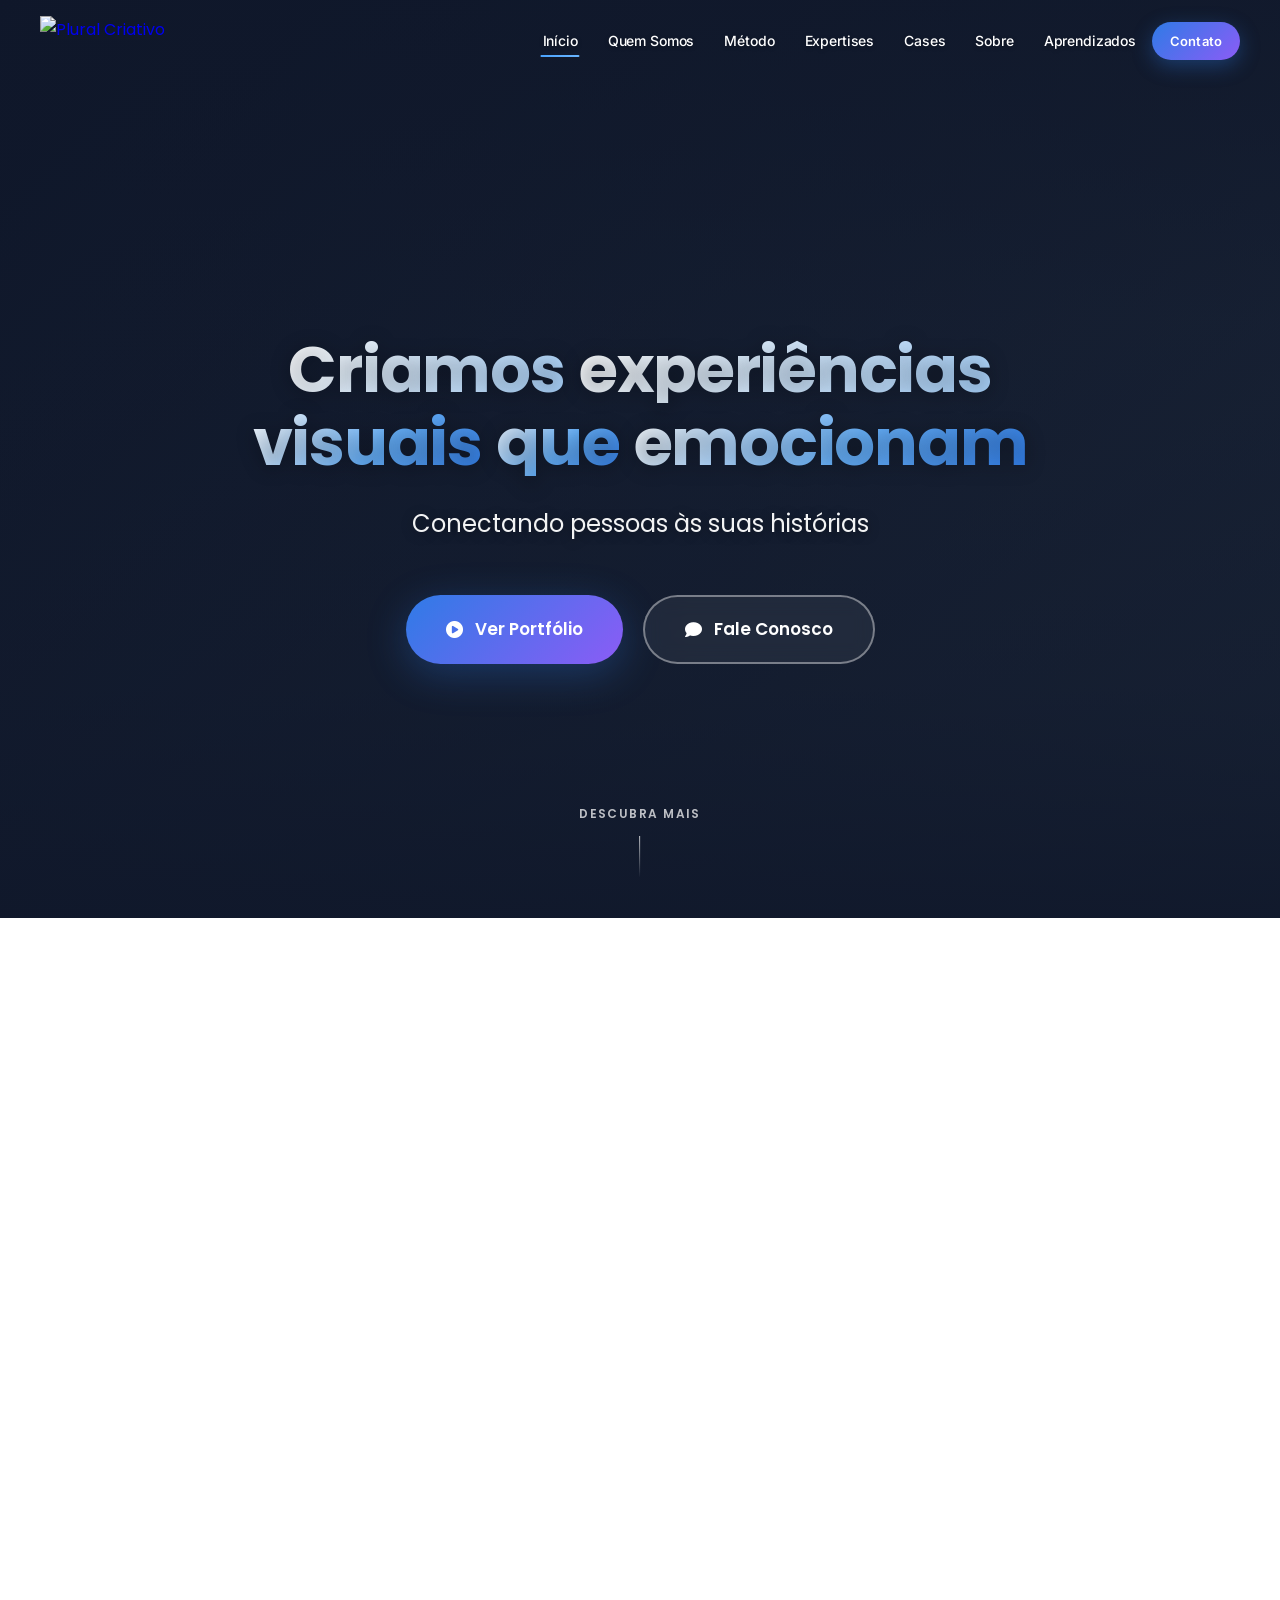
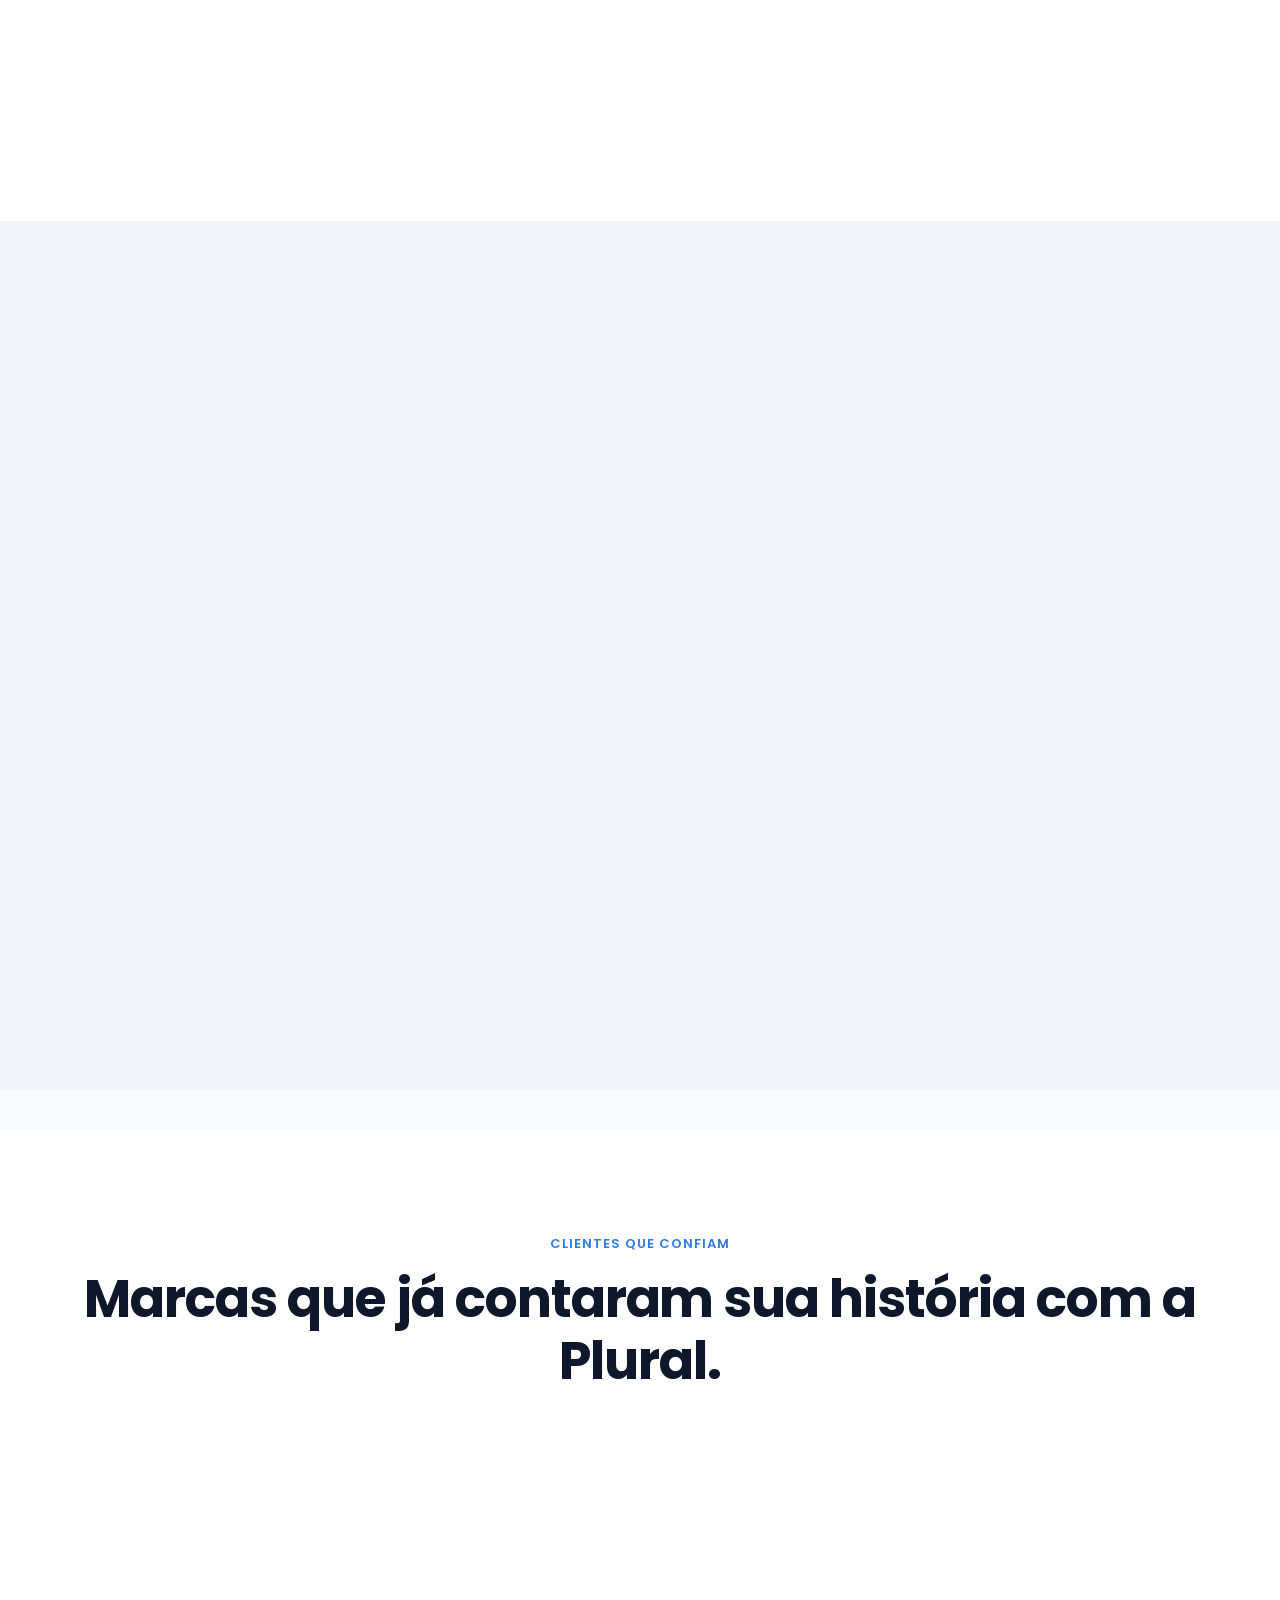
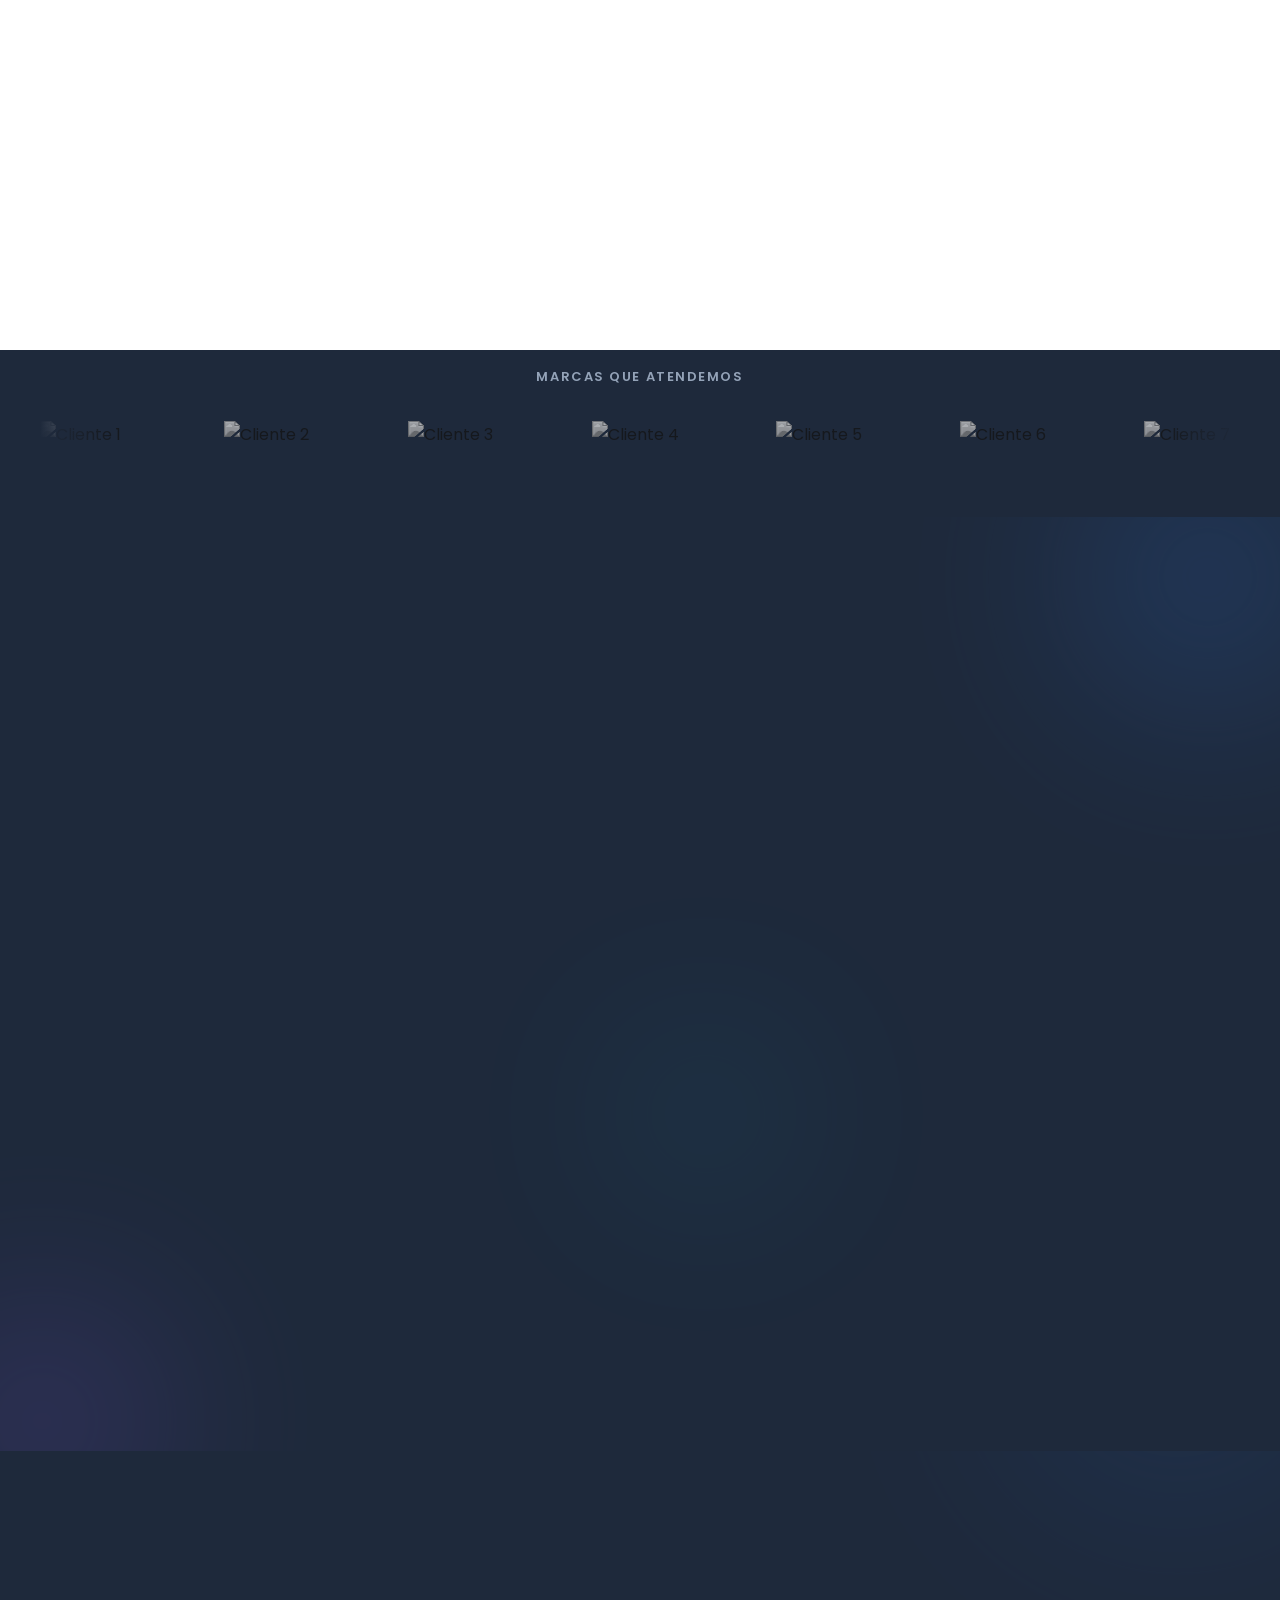
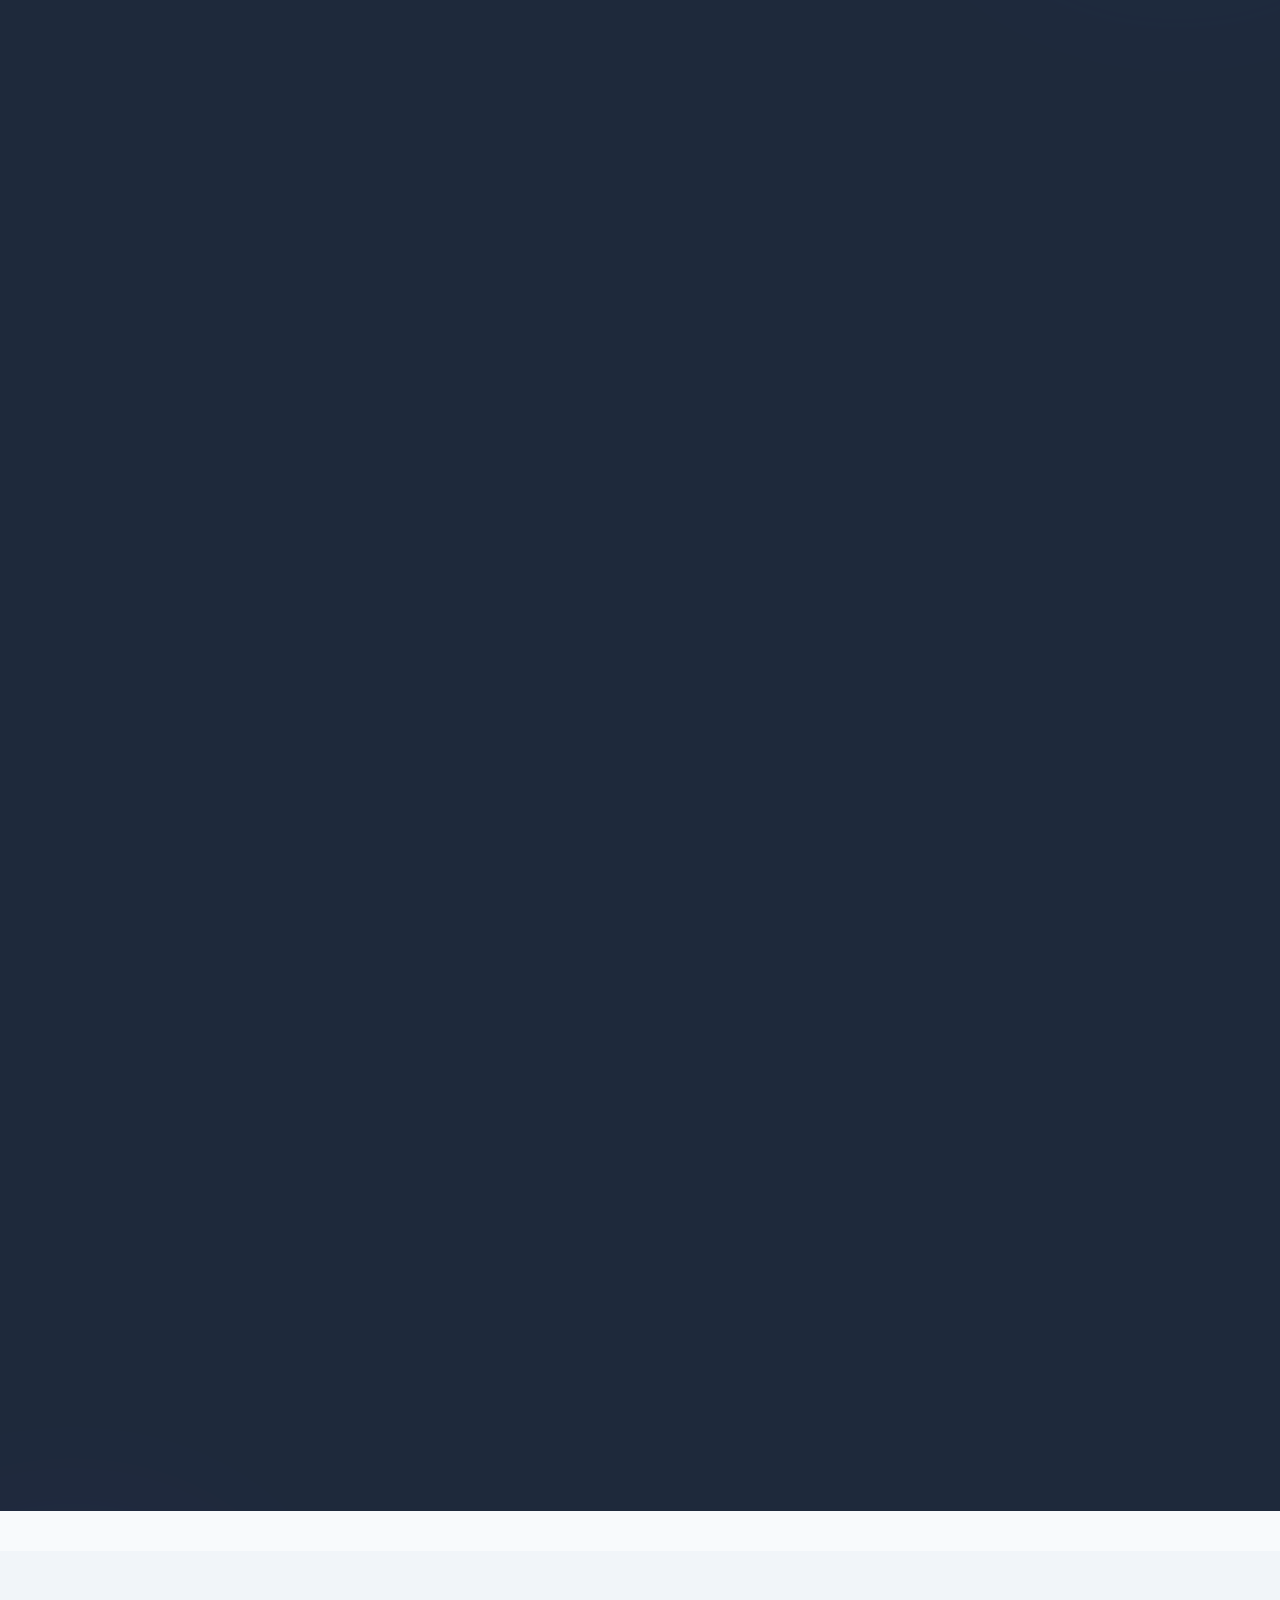
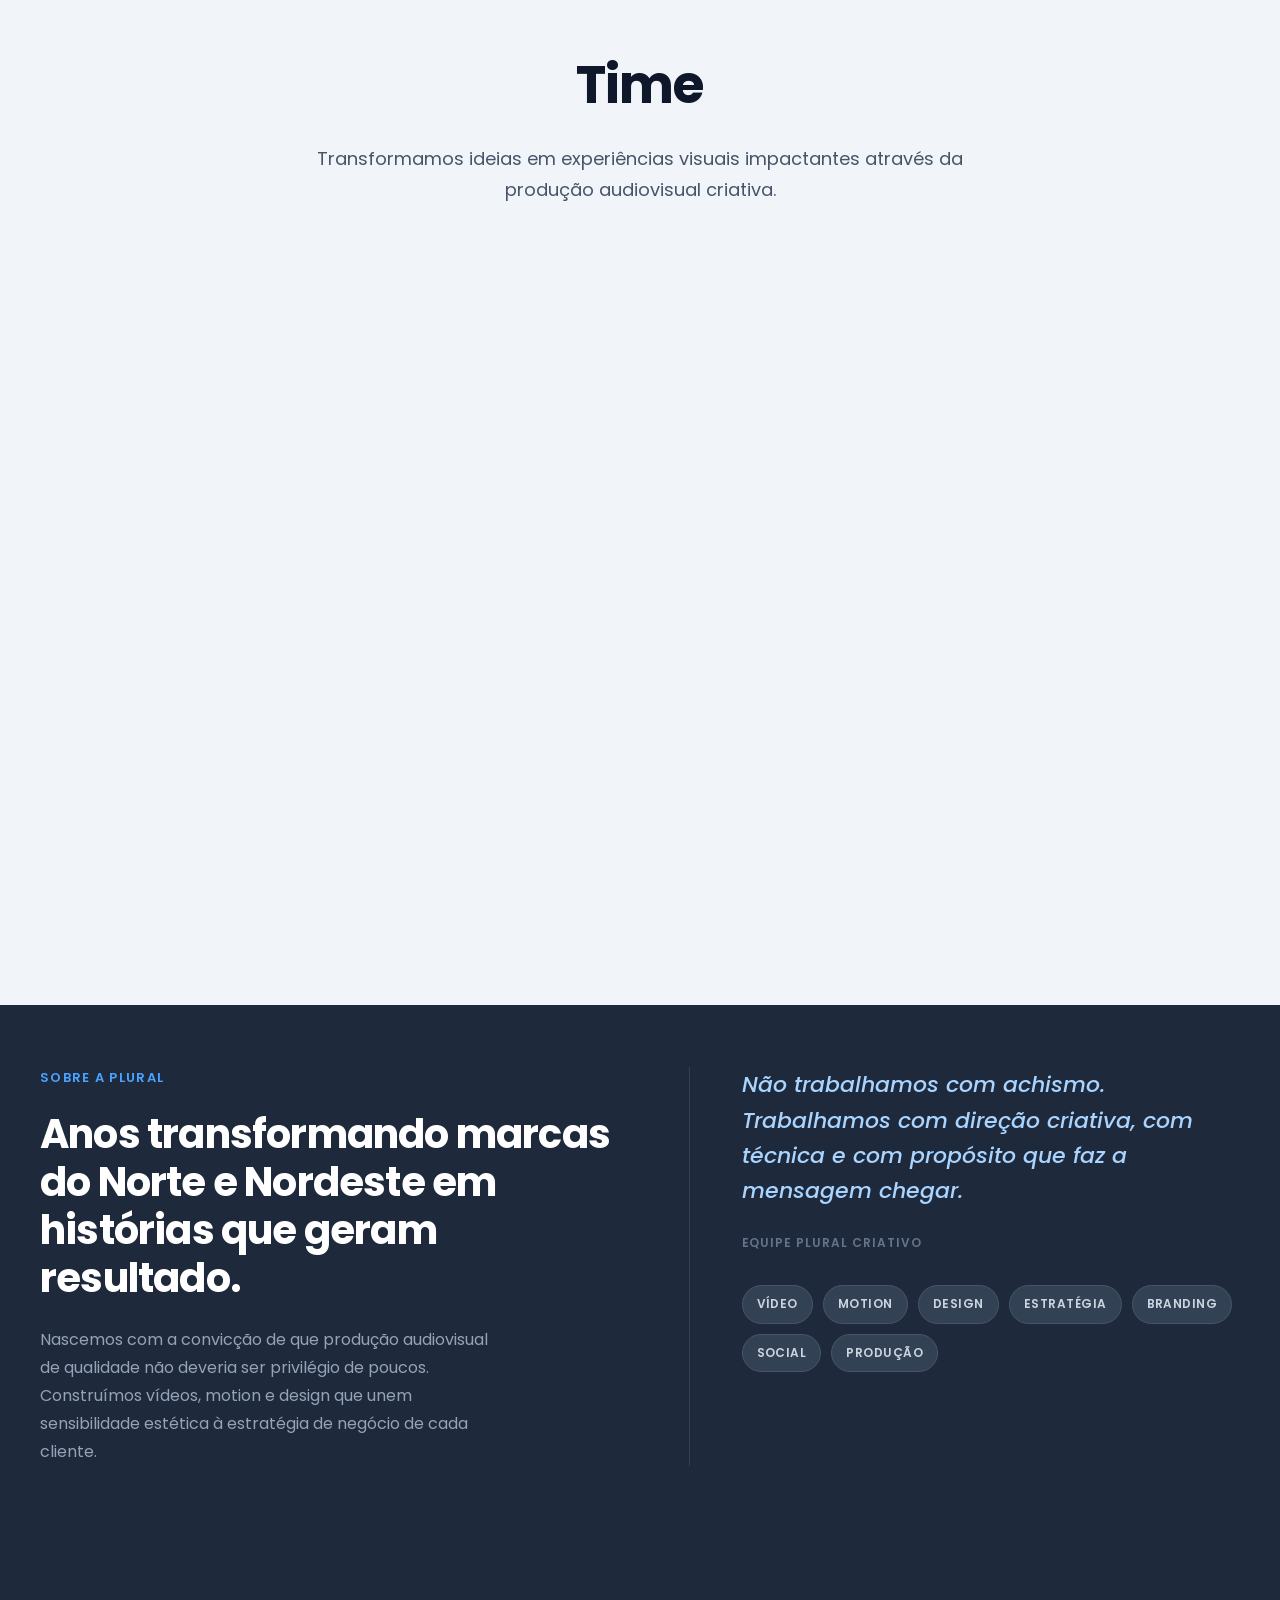
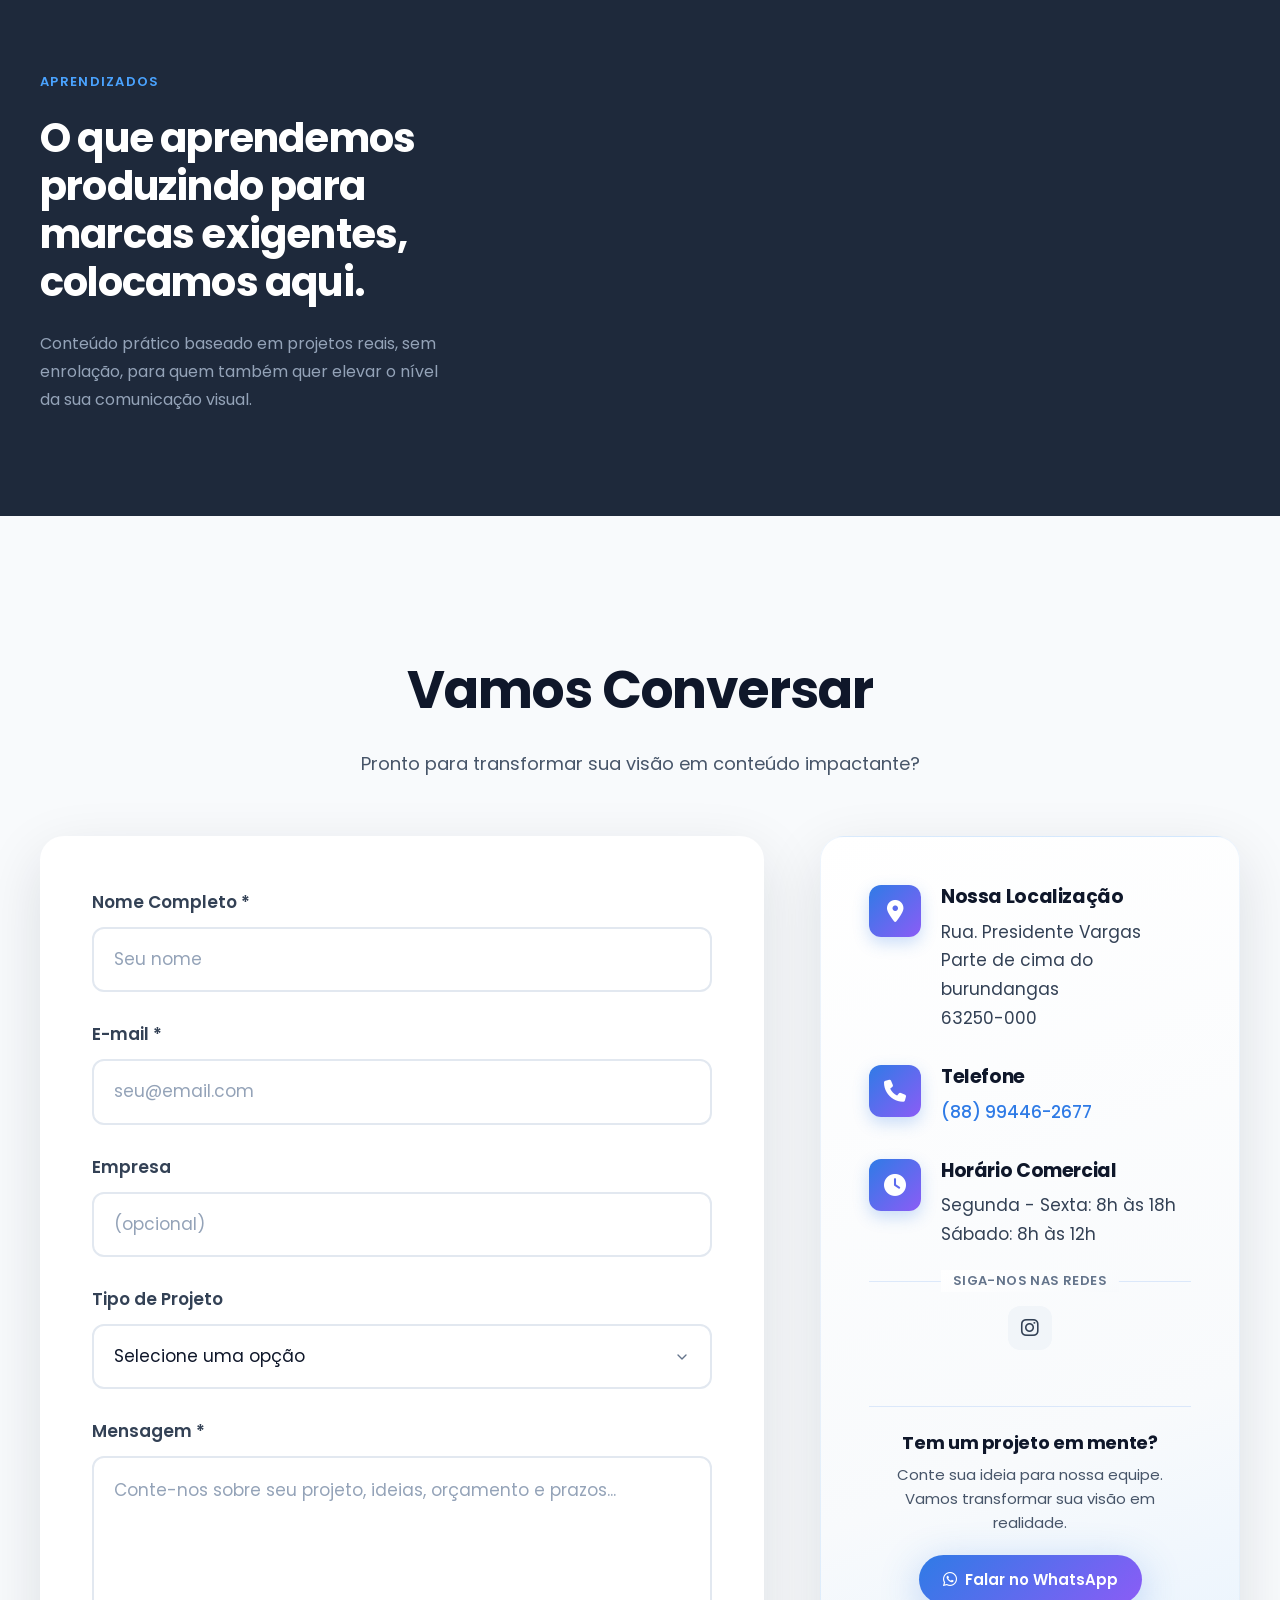
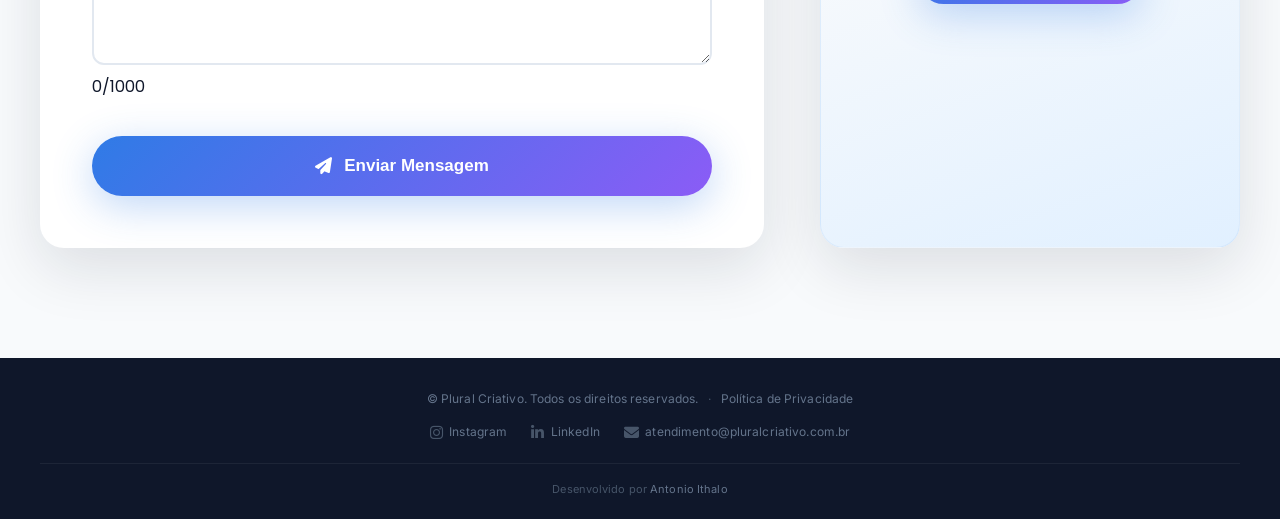
==== commit 5755c359: "Update print statement from 'Hello' to 'Goodbye'" ====
--- a/index.html
+++ b/index.html
@@ -17,7 +17,7 @@
     <link rel="preconnect" href="https://fonts.googleapis.com" />
     <link rel="preconnect" href="https://fonts.gstatic.com" crossorigin />
     <link href="https://fonts.googleapis.com/css2?family=Inter:wght@500;600;700&family=Poppins:wght@400;500;600;700;800&display=swap" rel="stylesheet" />
-    <link rel="stylesheet" href="css/main.css" />
+    <link rel="stylesheet" href="css/style.css" />
     <link rel="stylesheet" href="css/responsive.css" />
 </head>
 
--- a/css/style.css
+++ b/css/style.css
@@ -0,0 +1,3801 @@
+/*
+Theme Name: Plural Tema
+Author: Seu Nome
+Version: 1.0
+*/
+
+/* ============================================= */
+/* DESIGN SYSTEM PROFISSIONAL - PLURAL CRIATIVO */
+/* ============================================= */
+
+:root {
+  /* Cores principais - Audiovisual */
+  --primary-500: #2f7be6;
+  --primary-400: #4aa3ff;
+  --primary-300: #6ab5ff;
+  --primary-200: #a8d4ff;
+  --primary-100: #e1f0ff;
+
+  /* Escala de cinzas sofisticada */
+  --gray-900: #0f172a;
+  --gray-800: #1e293b;
+  --gray-700: #334155;
+  --gray-600: #475569;
+  --gray-500: #64748b;
+  --gray-400: #94a3b8;
+  --gray-300: #cbd5e1;
+  --gray-200: #e2e8f0;
+  --gray-100: #f1f5f9;
+  --gray-50: #f8fafc;
+
+  /* Cores criativas */
+  --creative-magenta: #ec4899;
+  --creative-cyan: #06b6d4;
+  --creative-purple: #8b5cf6;
+  --creative-yellow: #f59e0b;
+
+  /* WhatsApp */
+  --whatsapp-green: #25d366;
+  --whatsapp-green-dark: #128c7e;
+
+  /* Sistema de sombras */
+  --shadow-sm: 0 2px 8px rgba(15, 23, 42, 0.04);
+  --shadow-md: 0 8px 30px rgba(15, 23, 42, 0.08);
+  --shadow-lg: 0 20px 60px rgba(15, 23, 42, 0.12);
+  --shadow-xl: 0 32px 96px rgba(15, 23, 42, 0.16);
+
+  /* Sistema de bordas */
+  --radius-sm: 8px;
+  --radius-md: 12px;
+  --radius-lg: 16px;
+  --radius-xl: 24px;
+  --radius-full: 999px;
+
+  /* Transições */
+  --transition-fast: 0.2s cubic-bezier(0.4, 0, 0.2, 1);
+  --transition-normal: 0.35s cubic-bezier(0.4, 0, 0.2, 1);
+  --transition-slow: 0.5s cubic-bezier(0.4, 0, 0.2, 1);
+  --transition-bounce: 0.6s cubic-bezier(0.34, 1.56, 0.64, 1);
+
+  /* Container */
+  --container: 1320px;
+  --gutter: clamp(1.25rem, 4vw, 2.5rem);
+
+  /* Altura da navbar fixa (compensação de conteúdo) */
+  --header-height: 82px;
+
+  /* Cores de seções escuras (unificadas) */
+  --dark-bg: var(--gray-800);
+  --dark-bg-alt: var(--gray-900);
+}
+
+/* ============================================= */
+/* RESET & BASE STYLES */
+/* ============================================= */
+
+*,
+*::before,
+*::after {
+  box-sizing: border-box;
+  margin: 0;
+  padding: 0;
+}
+
+html {
+  scroll-behavior: smooth;
+  font-size: 16px;
+  -webkit-text-size-adjust: 100%;
+  -webkit-font-smoothing: antialiased;
+  -moz-osx-font-smoothing: grayscale;
+  overflow-x: hidden;
+  overflow-y: scroll;
+}
+
+body {
+  font-family:
+    "Poppins",
+    system-ui,
+    -apple-system,
+    BlinkMacSystemFont,
+    "Segoe UI",
+    Roboto,
+    sans-serif;
+  line-height: 1.7;
+  color: var(--gray-900);
+  background: var(--gray-50);
+  overflow-x: visible;
+  padding-top: 0;
+}
+
+/* ============================================= */
+/* TYPOGRAPHY SYSTEM */
+/* ============================================= */
+
+h1,
+h2,
+h3,
+h4 {
+  font-weight: 700;
+  line-height: 1.2;
+  letter-spacing: -0.02em;
+}
+
+h1 {
+  font-size: clamp(2.5rem, 5vw, 4rem);
+}
+
+h2 {
+  font-size: clamp(2.25rem, 4.2vw, 3.25rem);
+  margin-bottom: 1.75rem;
+}
+
+h3 {
+  font-size: clamp(1.5rem, 2.8vw, 2.15rem);
+}
+
+p {
+  font-size: 1.0625rem;
+  margin-bottom: 1.125rem;
+  line-height: 1.75;
+}
+
+.lead {
+  font-size: clamp(1.1875rem, 2vw, 1.375rem);
+  line-height: 1.7;
+  color: var(--gray-600);
+}
+
+.muted {
+  color: var(--gray-500);
+  font-size: 1rem;
+  line-height: 1.6;
+}
+
+/* ============================================= */
+/* CONTAINER */
+/* ============================================= */
+
+.container {
+  width: 100%;
+  max-width: var(--container);
+  margin: 0 auto;
+  padding: 0 var(--gutter);
+}
+
+.section {
+  padding: clamp(4.5rem, 8vw, 8.5rem) 0;
+  position: relative;
+}
+
+.section.alt {
+  background: var(--gray-100);
+}
+
+.section-title {
+  text-align: center;
+  margin-bottom: clamp(1.25rem, 3vw, 2.25rem);
+}
+
+.section-eyebrow {
+  color: var(--primary-500);
+  font-weight: 600;
+  text-transform: uppercase;
+  letter-spacing: 0.08em;
+  font-size: 0.8125rem;
+  margin-bottom: 0.75rem;
+}
+
+.section-subtitle {
+  text-align: center;
+  max-width: 720px;
+  margin: 0 auto 3.5rem;
+  color: var(--gray-600);
+  font-size: 1.125rem;
+  line-height: 1.7;
+}
+
+/* ============================================= */
+/* HEADER FIXO — GLASS ESCURO NO SCROLL          */
+/* ============================================= */
+
+.site-header,
+#mainHeader {
+  position: fixed !important;
+  top: 0 !important;
+  left: 0 !important;
+  right: 0 !important;
+  width: 100% !important;
+  z-index: 9999 !important;
+  padding: 1rem 0 !important;
+  background: transparent !important;
+  backdrop-filter: none !important;
+  -webkit-backdrop-filter: none !important;
+  box-shadow: none !important;
+  border-bottom: 1px solid transparent !important;
+  transition:
+    background 0.35s cubic-bezier(0.4, 0, 0.2, 1),
+    box-shadow 0.35s cubic-bezier(0.4, 0, 0.2, 1),
+    padding 0.35s cubic-bezier(0.4, 0, 0.2, 1),
+    backdrop-filter 0.35s cubic-bezier(0.4, 0, 0.2, 1),
+    -webkit-backdrop-filter 0.35s cubic-bezier(0.4, 0, 0.2, 1),
+    border-color 0.35s cubic-bezier(0.4, 0, 0.2, 1) !important;
+}
+.site-header.scrolled,
+#mainHeader.scrolled {
+  padding: 0.75rem 0 !important;
+  background: rgba(15, 23, 42, 0.72) !important;
+  backdrop-filter: blur(18px) saturate(140%) !important;
+  -webkit-backdrop-filter: blur(18px) saturate(140%) !important;
+  box-shadow: 0 8px 30px rgba(0, 0, 0, 0.15) !important;
+  border-bottom: 1px solid rgba(255, 255, 255, 0.08) !important;
+}
+body {
+  padding-top: 0 !important;
+}
+
+.hero {
+  padding-top: var(--header-height) !important;
+}
+
+.header-inner {
+  display: flex;
+  align-items: center;
+  justify-content: space-between;
+}
+
+.brand {
+  display: flex;
+  align-items: center;
+  text-decoration: none;
+  gap: 0.75rem;
+  z-index: 1002;
+}
+
+.brand-logo {
+  height: 50px;
+  width: auto;
+  transition: transform var(--transition-normal);
+}
+
+.brand:hover .brand-logo {
+  transform: scale(1.05);
+}
+
+/* ============================================= */
+/* NAVEGAÇÃO — DESKTOP (Refinada, Inter, animada)*/
+/* ============================================= */
+
+.main-nav {
+  display: flex;
+  align-items: center;
+}
+
+.nav-list {
+  display: flex;
+  align-items: center;
+  gap: 0.25rem;
+  list-style: none;
+  margin: 0;
+  padding: 0;
+}
+
+.nav-list a {
+  position: relative;
+  display: inline-flex;
+  align-items: center;
+  color: #ffffff;
+  text-decoration: none;
+  font-family:
+    "Inter",
+    system-ui,
+    -apple-system,
+    sans-serif;
+  font-weight: 500;
+  font-size: 0.9375rem;
+  letter-spacing: -0.01em;
+  text-transform: none;
+  padding: 0.625rem 1.125rem;
+  border-radius: var(--radius-full);
+  transition:
+    color var(--transition-fast),
+    transform var(--transition-fast),
+    background var(--transition-fast);
+  z-index: 1;
+  text-shadow: 0 1px 4px rgba(0, 0, 0, 0.35);
+}
+
+.site-header.scrolled .nav-list a,
+#mainHeader.scrolled .nav-list a {
+  color: #ffffff;
+  text-shadow: 0 1px 4px rgba(0, 0, 0, 0.35);
+}
+
+.nav-list a::after {
+  content: "";
+  position: absolute;
+  bottom: 0.25rem;
+  left: 50%;
+  width: 0%;
+  height: 2px;
+  background: linear-gradient(
+    90deg,
+    var(--primary-400),
+    var(--creative-purple)
+  );
+  border-radius: 2px;
+  transform: translateX(-50%);
+  transition:
+    width 0.35s cubic-bezier(0.4, 0, 0.2, 1),
+    opacity 0.35s ease;
+  opacity: 0;
+  pointer-events: none;
+}
+
+.nav-list a:hover {
+  color: #ffffff;
+  transform: translateY(-2px);
+}
+
+.nav-list a:hover::after {
+  width: calc(100% - 1.5rem);
+  opacity: 1;
+}
+
+.nav-list a.active {
+  color: #ffffff;
+}
+
+.nav-list a.active::after {
+  width: calc(100% - 1.5rem);
+  opacity: 1;
+  background: linear-gradient(90deg, var(--primary-400), var(--primary-300));
+}
+
+.nav-list a:hover {
+  text-shadow:
+    0 1px 4px rgba(0, 0, 0, 0.35),
+    0 0 12px rgba(74, 163, 255, 0.35);
+}
+
+.nav-list a.btn-primary {
+  color: #ffffff;
+  font-family:
+    "Inter",
+    system-ui,
+    -apple-system,
+    sans-serif;
+  font-weight: 600;
+  font-size: 0.875rem;
+  letter-spacing: 0.01em;
+  padding: 0.625rem 1.375rem;
+  text-shadow: none;
+  box-shadow: 0 6px 20px rgba(47, 123, 230, 0.35);
+  background: linear-gradient(
+    135deg,
+    var(--primary-500),
+    var(--creative-purple)
+  );
+  min-height: auto;
+}
+
+.nav-list a.btn-primary::after {
+  display: none;
+}
+
+.nav-list a.btn-primary:hover {
+  transform: translateY(-2px) scale(1.03);
+  box-shadow: 0 10px 28px rgba(47, 123, 230, 0.5);
+  color: #ffffff;
+  text-shadow: none;
+}
+
+@media (max-width: 1280px) {
+  .nav-list a {
+    font-size: 0.875rem;
+    padding: 0.5rem 0.875rem;
+  }
+
+  .nav-list {
+    gap: 0.125rem;
+  }
+
+  .nav-list a.btn-primary {
+    font-size: 0.8125rem;
+    padding: 0.5rem 1.125rem;
+  }
+}
+
+@media (max-width: 1100px) {
+  .nav-list a {
+    font-size: 0.8125rem;
+    padding: 0.5rem 0.75rem;
+  }
+
+  .nav-list a.btn-primary {
+    font-size: 0.75rem;
+    padding: 0.5rem 1rem;
+  }
+}
+
+/* ============================================= */
+/* MENU MOBILE — TOGGLE (X)                      */
+/* ============================================= */
+
+.nav-toggle {
+  display: none;
+  background: none;
+  border: none;
+  color: #ffffff;
+  font-size: 1.5rem;
+  cursor: pointer;
+  padding: 0.5rem;
+  z-index: 1002;
+  position: relative;
+  width: 40px;
+  height: 40px;
+  transition: all var(--transition-fast);
+  text-shadow: 0 1px 6px rgba(0, 0, 0, 0.5);
+}
+
+.site-header.scrolled .nav-toggle,
+#mainHeader.scrolled .nav-toggle {
+  color: #ffffff;
+}
+
+.nav-toggle i {
+  position: absolute;
+  top: 50%;
+  left: 50%;
+  transform: translate(-50%, -50%);
+  transition: all var(--transition-fast);
+  z-index: 2;
+}
+
+.nav-toggle .fa-bars {
+  opacity: 1;
+  visibility: visible;
+}
+
+.nav-toggle .fa-times {
+  opacity: 0;
+  visibility: hidden;
+  transform: translate(-50%, -50%) rotate(90deg);
+}
+
+.nav-toggle[aria-expanded="true"] .fa-bars {
+  opacity: 0;
+  visibility: hidden;
+  transform: translate(-50%, -50%) rotate(-90deg);
+}
+
+.nav-toggle[aria-expanded="true"] .fa-times {
+  opacity: 1;
+  visibility: visible;
+  transform: translate(-50%, -50%) rotate(0deg);
+  color: #4aa3ff;
+  text-shadow:
+    0 0 12px rgba(74, 163, 255, 0.6),
+    0 2px 8px rgba(0, 0, 0, 0.8);
+}
+
+.nav-toggle:hover {
+  transform: scale(1.1);
+}
+
+.nav-toggle:active {
+  transform: scale(0.95);
+}
+
+/* ============================================= */
+/* HERO TITLE — ANIMAÇÃO (fill-words)            */
+/* ============================================= */
+
+.hero-title.fill-words {
+  display: flex;
+  justify-content: center;
+  flex-wrap: wrap;
+  gap: 0.35rem 0.9rem;
+  line-height: 1.05 !important;
+}
+
+.hero-title.fill-words .line-1,
+.hero-title.fill-words .line-2 {
+  display: flex;
+  justify-content: center;
+  flex-wrap: wrap;
+  gap: 0.35rem 0.9rem;
+  width: 100%;
+}
+
+.hero-title.fill-words span {
+  display: inline-block;
+  position: relative;
+  color: transparent;
+  opacity: 0;
+  transform: translateY(24px);
+  animation: wordRiseFillGradient 0.85s cubic-bezier(0.4, 0, 0.2, 1) forwards;
+}
+
+.hero-title.fill-words span:nth-child(1) {
+  animation-delay: 0.05s;
+}
+.hero-title.fill-words span:nth-child(2) {
+  animation-delay: 0.15s;
+}
+.hero-title.fill-words span:nth-child(3) {
+  animation-delay: 0.25s;
+}
+.hero-title.fill-words span:nth-child(4) {
+  animation-delay: 0.35s;
+}
+.hero-title.fill-words span:nth-child(5) {
+  animation-delay: 0.45s;
+}
+
+.hero-title.fill-words .line-1 span,
+.hero-title.fill-words .line-2 span {
+  background: linear-gradient(135deg, #ffffff 0%, var(--primary-200) 100%);
+  -webkit-background-clip: text;
+  background-clip: text;
+}
+
+.hero-title.fill-words .line-2 span {
+  background: linear-gradient(
+    135deg,
+    #ffffff 0%,
+    var(--primary-300) 55%,
+    var(--primary-500) 100%
+  );
+  -webkit-background-clip: text;
+  background-clip: text;
+}
+
+@keyframes wordRiseFillGradient {
+  0% {
+    opacity: 0;
+    transform: translateY(24px);
+    -webkit-text-fill-color: transparent;
+  }
+  60% {
+    opacity: 1;
+    transform: translateY(0);
+  }
+  100% {
+    opacity: 1;
+    transform: translateY(0);
+    -webkit-text-fill-color: initial;
+  }
+}
+
+@media (prefers-reduced-motion: reduce) {
+  .hero-title.fill-words span {
+    animation: none;
+    opacity: 1;
+    transform: none;
+    color: #ffffff;
+    -webkit-text-fill-color: #ffffff;
+  }
+  .hero-title.fill-words .line-1 span,
+  .hero-title.fill-words .line-2 span {
+    -webkit-text-fill-color: initial;
+  }
+}
+
+@media (max-width: 768px) {
+  .hero-title.fill-words span {
+    font-size: clamp(1.8rem, 6vw, 2.5rem);
+  }
+}
+
+@media (max-width: 480px) {
+  .hero-title.fill-words span {
+    font-size: clamp(1.5rem, 7vw, 2rem);
+  }
+}
+
+/* ============================================= */
+/* HERO SECTION */
+/* ============================================= */
+
+.hero {
+  position: relative;
+  min-height: 102vh;
+  display: flex;
+  align-items: center;
+  justify-content: center;
+  overflow: hidden;
+  background: linear-gradient(135deg, #0f172a, #1e293b);
+  margin-top: 0;
+  padding-top: var(--header-height);
+}
+
+.hero-video {
+  position: absolute;
+  top: 50%;
+  left: 50%;
+  min-width: 100%;
+  min-height: 100%;
+  width: auto;
+  height: auto;
+  object-fit: cover;
+  transform: translate(-50%, -50%);
+  filter: brightness(0.7) contrast(1.08) saturate(1.05);
+  z-index: 1;
+}
+
+.hero-overlay {
+  position: absolute;
+  inset: 0;
+  background: linear-gradient(
+    180deg,
+    rgba(15, 23, 42, 0.75) 0%,
+    rgba(15, 23, 42, 0.35) 35%,
+    rgba(15, 23, 42, 0.5) 75%,
+    rgba(15, 23, 42, 0.85) 100%
+  );
+  z-index: 2;
+}
+
+.hero-content {
+  position: relative;
+  z-index: 3;
+  text-align: center;
+  color: white;
+  max-width: 980px;
+  padding: 2rem;
+}
+
+.hero-title {
+  font-size: clamp(2.5rem, 5vw, 4.25rem);
+  margin-bottom: 1.75rem;
+  text-shadow: 0 2px 20px rgba(0, 0, 0, 0.3);
+}
+
+.hero-subtitle {
+  font-size: clamp(1.1875rem, 2.5vw, 1.5rem);
+  margin-bottom: 3.25rem;
+  color: rgba(255, 255, 255, 0.95);
+  line-height: 1.65;
+  text-shadow: 0 2px 12px rgba(0, 0, 0, 0.4);
+}
+
+/* ============================================= */
+/* BOTÕES PREMIUM */
+/* ============================================= */
+
+.btn {
+  display: inline-flex;
+  align-items: center;
+  justify-content: center;
+  gap: 0.75rem;
+  padding: 1.125rem 2.5rem;
+  border-radius: var(--radius-full);
+  font-weight: 600;
+  font-size: 1.0625rem;
+  text-decoration: none;
+  border: none;
+  cursor: pointer;
+  transition: all var(--transition-bounce);
+  position: relative;
+  overflow: hidden;
+  z-index: 1;
+  min-height: 56px;
+}
+
+.btn::before {
+  content: "";
+  position: absolute;
+  top: 0;
+  left: 0;
+  right: 0;
+  bottom: 0;
+  background: linear-gradient(
+    135deg,
+    var(--primary-500),
+    var(--creative-purple)
+  );
+  opacity: 0;
+  transition: opacity var(--transition-normal);
+  z-index: -1;
+}
+
+.btn:hover::before {
+  opacity: 1;
+}
+
+.btn-primary {
+  background: linear-gradient(
+    135deg,
+    var(--primary-500),
+    var(--creative-purple)
+  );
+  color: white;
+  box-shadow: 0 10px 40px rgba(47, 123, 230, 0.3);
+}
+
+.btn-primary:hover {
+  transform: translateY(-4px) scale(1.03);
+  box-shadow: 0 20px 60px rgba(47, 123, 230, 0.45);
+}
+
+.btn-outline {
+  background: rgba(255, 255, 255, 0.06);
+  color: white;
+  border: 2px solid rgba(255, 255, 255, 0.4);
+  backdrop-filter: blur(10px);
+}
+
+.btn-outline:hover {
+  border-color: white;
+  background: rgba(255, 255, 255, 0.14);
+  transform: translateY(-3px);
+}
+
+.btn-group {
+  display: flex;
+  gap: 1.25rem;
+  justify-content: center;
+  margin-top: 3.25rem;
+  flex-wrap: wrap;
+}
+
+/* ============================================= */
+/* BOTÃO FLUTUANTE WHATSAPP */
+/* ============================================= */
+
+.whatsapp-float {
+  position: fixed;
+  bottom: 30px;
+  right: 30px;
+  width: 64px;
+  height: 64px;
+  background: var(--whatsapp-green);
+  color: #ffffff;
+  border-radius: 50%;
+  display: flex;
+  align-items: center;
+  justify-content: center;
+  font-size: 2rem;
+  text-decoration: none;
+  z-index: 9999;
+  box-shadow: 0 10px 30px rgba(37, 211, 102, 0.45);
+  transition:
+    opacity 0.4s cubic-bezier(0.4, 0, 0.2, 1),
+    transform 0.4s cubic-bezier(0.34, 1.56, 0.64, 1),
+    background 0.3s ease,
+    box-shadow 0.3s ease;
+  padding: 0;
+  border: none;
+  opacity: 0;
+  visibility: hidden;
+  transform: translateY(30px) scale(0.8);
+  pointer-events: none;
+}
+
+.whatsapp-float.visible {
+  opacity: 1;
+  visibility: visible;
+  transform: translateY(0) scale(1);
+  pointer-events: auto;
+}
+
+.whatsapp-float.visible::after {
+  content: "";
+  position: absolute;
+  inset: 0;
+  border-radius: 50%;
+  border: 2px solid var(--whatsapp-green);
+  pointer-events: none;
+  animation: whatsappPulse 2.5s ease-in-out infinite;
+}
+
+.whatsapp-float.visible:hover {
+  background: var(--whatsapp-green-dark);
+  transform: translateY(-4px) scale(1.08);
+  box-shadow: 0 18px 45px rgba(37, 211, 102, 0.6);
+}
+
+.whatsapp-float.visible:hover::after {
+  animation: none;
+  opacity: 0;
+}
+
+.whatsapp-float:focus {
+  outline: 3px solid rgba(37, 211, 102, 0.5);
+  outline-offset: 4px;
+}
+
+.whatsapp-float i {
+  display: flex;
+  align-items: center;
+  justify-content: center;
+  line-height: 1;
+}
+
+@keyframes whatsappPulse {
+  0% {
+    transform: scale(1);
+    opacity: 0.7;
+  }
+  70% {
+    transform: scale(1.55);
+    opacity: 0;
+  }
+  100% {
+    transform: scale(1.55);
+    opacity: 0;
+  }
+}
+
+@media (prefers-reduced-motion: reduce) {
+  .whatsapp-float.visible {
+    animation: none;
+  }
+}
+
+@media (max-width: 768px) {
+  .whatsapp-float {
+    width: 56px;
+    height: 56px;
+    font-size: 1.75rem;
+    bottom: 20px;
+    right: 20px;
+  }
+}
+
+/* ============================================= */
+/* CLIENTES QUE CONFIAM */
+/* ============================================= */
+
+.clients-showcase {
+  background: white;
+}
+
+.client-feature {
+  display: grid;
+  grid-template-columns: 1fr 1fr;
+  align-items: stretch;
+  gap: 0;
+  background: var(--gray-50);
+  border: 1px solid var(--gray-200);
+  border-radius: var(--radius-xl);
+  overflow: hidden;
+  box-shadow: var(--shadow-md);
+}
+
+.client-feature-media {
+  position: relative;
+  min-height: 320px;
+}
+
+.client-feature-media img {
+  width: 100%;
+  height: 100%;
+  object-fit: cover;
+  display: block;
+}
+
+.client-feature-body {
+  padding: clamp(1.75rem, 4vw, 3.25rem);
+  display: flex;
+  flex-direction: column;
+  justify-content: center;
+}
+
+.client-feature-category {
+  color: var(--primary-500);
+  font-weight: 600;
+  font-size: 0.8125rem;
+  text-transform: uppercase;
+  letter-spacing: 0.05em;
+  margin-bottom: 0.75rem;
+}
+
+.client-feature-body h3 {
+  font-size: clamp(1.375rem, 2.5vw, 1.75rem);
+  color: var(--gray-900);
+  margin-bottom: 1rem;
+  line-height: 1.3;
+}
+
+.client-feature-body p {
+  color: var(--gray-700);
+  line-height: 1.7;
+  margin-bottom: 1.75rem;
+}
+
+.client-feature-stats {
+  display: grid;
+  grid-template-columns: repeat(3, 1fr);
+  gap: 1rem;
+  margin: 0;
+  padding-top: 1.5rem;
+  border-top: 1px solid var(--gray-200);
+}
+
+.client-feature-stat dt {
+  font-size: 1.5rem;
+  font-weight: 800;
+  color: var(--primary-500);
+  line-height: 1.1;
+  margin-bottom: 0.25rem;
+}
+
+.client-feature-stat dd {
+  font-size: 0.8125rem;
+  color: var(--gray-600);
+  margin: 0;
+}
+
+@media (max-width: 900px) {
+  .client-feature {
+    grid-template-columns: 1fr;
+  }
+
+  .client-feature-media {
+    min-height: 220px;
+  }
+}
+
+@media (max-width: 480px) {
+  .client-feature-stats {
+    grid-template-columns: 1fr;
+    gap: 1.25rem;
+    text-align: center;
+  }
+}
+
+/* ============================================= */
+/* MARCAS QUE ATENDEMOS */
+/* ============================================= */
+
+.brands-marquee-section {
+  width: 100%;
+  background: var(--dark-bg);
+  padding: 3.5rem 0;
+  overflow: hidden;
+}
+
+.brands-marquee-inner {
+  width: 100%;
+  max-width: var(--container);
+  margin: 0 auto;
+  padding: 0 var(--gutter);
+}
+
+.brands-marquee-label {
+  text-align: center;
+  color: var(--gray-400);
+  font-size: 0.8125rem;
+  font-weight: 600;
+  text-transform: uppercase;
+  letter-spacing: 0.12em;
+  margin: 0 0 2rem;
+}
+
+.brands-marquee-track-wrap {
+  position: relative;
+  overflow: hidden;
+}
+
+.brands-marquee-track-wrap::before,
+.brands-marquee-track-wrap::after {
+  content: "";
+  position: absolute;
+  top: 0;
+  bottom: 0;
+  width: 80px;
+  z-index: 2;
+  pointer-events: none;
+}
+
+.brands-marquee-track-wrap::before {
+  left: 0;
+  background: linear-gradient(to right, var(--dark-bg), transparent);
+}
+
+.brands-marquee-track-wrap::after {
+  right: 0;
+  background: linear-gradient(to left, var(--dark-bg), transparent);
+}
+
+.brands-marquee-track {
+  display: flex;
+  align-items: center;
+  gap: 4rem;
+  width: max-content;
+  animation: brandsMarquee 35s linear infinite;
+}
+
+.brands-marquee-track .brand-logo {
+  height: 40px;
+  width: auto;
+  flex-shrink: 0;
+  filter: grayscale(1) brightness(0.85);
+  opacity: 0.75;
+  transition:
+    filter var(--transition-normal),
+    opacity var(--transition-normal);
+}
+
+.brands-marquee-track .brand-logo:hover {
+  filter: grayscale(0) brightness(1.1);
+  opacity: 1;
+}
+
+@keyframes brandsMarquee {
+  from {
+    transform: translateX(0);
+  }
+  to {
+    transform: translateX(-50%);
+  }
+}
+
+@media (prefers-reduced-motion: reduce) {
+  .brands-marquee-track {
+    animation: none;
+    flex-wrap: wrap;
+    justify-content: center;
+    width: 100%;
+    gap: 2rem;
+  }
+}
+
+@media (max-width: 768px) {
+  .brands-marquee-section {
+    padding: 2.5rem 0;
+  }
+
+  .brands-marquee-track {
+    gap: 2.5rem;
+    animation-duration: 25s;
+  }
+
+  .brands-marquee-track .brand-logo {
+    height: 32px;
+  }
+
+  .brands-marquee-track-wrap::before,
+  .brands-marquee-track-wrap::after {
+    width: 40px;
+  }
+}
+
+/* ============================================= */
+/* QUEM SOMOS */
+/* ============================================= */
+
+.about-us-section {
+  background-color: #ffffff;
+}
+
+.about-us-grid {
+  display: grid;
+  grid-template-columns: 1fr 1fr;
+  gap: clamp(2rem, 5vw, 5rem);
+  align-items: center;
+}
+
+.about-us-content {
+  display: flex;
+  flex-direction: column;
+}
+
+.about-us-eyebrow {
+  color: var(--primary-500);
+  font-weight: 700;
+  text-transform: uppercase;
+  letter-spacing: 0.1em;
+  font-size: 0.8125rem;
+  margin-bottom: 1rem;
+}
+
+.about-us-title {
+  font-size: clamp(2rem, 3.5vw, 2.75rem);
+  font-weight: 800;
+  line-height: 1.15;
+  color: var(--gray-900);
+  margin-bottom: 1.5rem;
+}
+
+.about-us-text {
+  font-size: 1.0625rem;
+  color: var(--gray-600);
+  line-height: 1.7;
+  margin-bottom: 2.5rem;
+}
+
+.about-us-pillars {
+  display: grid;
+  grid-template-columns: 1fr 1fr;
+  gap: 2rem;
+  border-top: 1px solid var(--gray-200);
+  padding-top: 2rem;
+}
+
+.about-us-pillar .about-us-icon {
+  display: inline-flex;
+  align-items: center;
+  justify-content: center;
+  width: 48px;
+  height: 48px;
+  border-radius: 50%;
+  background: linear-gradient(
+    135deg,
+    var(--primary-500),
+    var(--creative-purple)
+  );
+  color: white;
+  font-size: 1.25rem;
+  margin-bottom: 1rem;
+  box-shadow: 0 4px 15px rgba(47, 123, 230, 0.3);
+}
+
+.about-us-pillar h3 {
+  font-size: 1.25rem;
+  font-weight: 700;
+  color: var(--gray-900);
+  margin-bottom: 0.5rem;
+}
+
+.about-us-pillar p {
+  font-size: 0.9375rem;
+  color: var(--gray-600);
+  line-height: 1.6;
+  margin-bottom: 0;
+}
+
+.about-us-media {
+  position: relative;
+}
+
+.about-us-image-wrapper {
+  position: relative;
+  border-radius: var(--radius-lg);
+  overflow: visible;
+}
+
+.about-us-image-wrapper img {
+  width: 100%;
+  height: auto;
+  border-radius: var(--radius-lg);
+  box-shadow: var(--shadow-lg);
+  object-fit: cover;
+  aspect-ratio: 4 / 3;
+}
+
+.about-us-quote-card {
+  position: absolute;
+  bottom: -40px;
+  left: -40px;
+  width: 65%;
+  background: #ffffff;
+  padding: 2rem;
+  border-radius: var(--radius-md);
+  box-shadow: 0 20px 40px rgba(15, 23, 42, 0.15);
+  border: 1px solid var(--gray-100);
+  z-index: 2;
+}
+
+.quote-icon {
+  position: absolute;
+  top: -18px;
+  left: 2rem;
+  font-size: 2.5rem;
+  color: var(--primary-500);
+  line-height: 1;
+}
+
+.quote-text {
+  font-size: 0.9375rem;
+  font-style: italic;
+  color: var(--gray-700);
+  line-height: 1.6;
+  margin-bottom: 1rem;
+  margin-top: 0.5rem;
+}
+
+.quote-author {
+  font-size: 0.8125rem;
+  font-weight: 700;
+  color: var(--gray-900);
+  text-transform: uppercase;
+  letter-spacing: 0.05em;
+  margin: 0;
+}
+
+@media (max-width: 992px) {
+  .about-us-grid {
+    grid-template-columns: 1fr;
+    gap: 3rem;
+  }
+
+  .about-us-media {
+    order: -1;
+    max-width: 600px;
+    margin: 0 auto;
+  }
+
+  .about-us-quote-card {
+    position: relative;
+    bottom: auto;
+    left: auto;
+    width: 90%;
+    margin: -60px auto 0;
+    transform: translateY(0);
+  }
+}
+
+@media (max-width: 480px) {
+  .about-us-pillars {
+    grid-template-columns: 1fr;
+    gap: 1.5rem;
+  }
+
+  .about-us-quote-card {
+    width: 100%;
+    padding: 1.5rem;
+  }
+
+  .quote-icon {
+    left: 1.5rem;
+    font-size: 2rem;
+  }
+}
+
+/* ============================================= */
+/* MÉTODO — ANIMADO */
+/* ============================================= */
+
+.method-section {
+  background: var(--gray-100);
+  position: relative;
+  overflow: hidden;
+}
+
+.method-header {
+  text-align: center;
+  margin-bottom: clamp(3rem, 6vw, 5rem);
+}
+
+.method-eyebrow {
+  display: inline-flex;
+  align-items: center;
+  justify-content: center;
+  gap: 0.75rem;
+  color: var(--primary-500);
+  font-weight: 700;
+  text-transform: uppercase;
+  letter-spacing: 0.18em;
+  font-size: 0.75rem;
+  margin-bottom: 1.25rem;
+}
+
+.method-eyebrow-line {
+  display: inline-block;
+  width: 32px;
+  height: 1px;
+  background: linear-gradient(
+    90deg,
+    transparent,
+    var(--primary-500),
+    transparent
+  );
+}
+
+.method-title {
+  font-size: clamp(2rem, 4.5vw, 3.25rem);
+  font-weight: 800;
+  color: var(--gray-900);
+  line-height: 1.1;
+  margin-bottom: 1.25rem;
+  position: relative;
+}
+
+.method-title-highlight {
+  position: relative;
+  display: inline-block;
+  background: linear-gradient(
+    120deg,
+    var(--primary-500),
+    var(--creative-cyan),
+    var(--primary-400)
+  );
+  -webkit-background-clip: text;
+  background-clip: text;
+  -webkit-text-fill-color: transparent;
+}
+
+.method-subtitle {
+  margin-bottom: 0 !important;
+  color: var(--gray-600) !important;
+}
+
+.method-grid {
+  display: grid;
+  grid-template-columns: repeat(4, 1fr);
+  gap: 1.5rem;
+  position: relative;
+}
+
+.method-step {
+  position: relative;
+  background: #ffffff;
+  border: 1px solid var(--gray-200);
+  border-radius: var(--radius-lg);
+  padding: 2.5rem 1.75rem 2rem;
+  text-align: left;
+  overflow: hidden;
+  transition:
+    transform 0.5s cubic-bezier(0.34, 1.56, 0.64, 1),
+    box-shadow 0.4s ease,
+    border-color 0.4s ease;
+  z-index: 1;
+}
+
+.method-step::before {
+  content: "";
+  position: absolute;
+  inset: -1px;
+  border-radius: var(--radius-lg);
+  padding: 1px;
+  background: linear-gradient(
+    135deg,
+    var(--primary-500),
+    var(--creative-purple),
+    var(--primary-400)
+  );
+  -webkit-mask:
+    linear-gradient(#fff 0 0) content-box,
+    linear-gradient(#fff 0 0);
+  -webkit-mask-composite: xor;
+  mask-composite: exclude;
+  opacity: 0;
+  transition: opacity 0.4s ease;
+  pointer-events: none;
+  z-index: 2;
+}
+
+.method-step:hover::before {
+  opacity: 1;
+}
+
+.method-number {
+  position: absolute;
+  top: 1rem;
+  right: 1.25rem;
+  font-size: 4.5rem;
+  font-weight: 800;
+  font-family: "Poppins", sans-serif;
+  line-height: 1;
+  background: linear-gradient(
+    135deg,
+    var(--primary-100) 0%,
+    var(--primary-200) 100%
+  );
+  -webkit-background-clip: text;
+  background-clip: text;
+  -webkit-text-fill-color: transparent;
+  letter-spacing: -0.06em;
+  transition:
+    transform 0.5s cubic-bezier(0.34, 1.56, 0.64, 1),
+    opacity 0.4s ease;
+  pointer-events: none;
+  z-index: 0;
+}
+
+.method-step:hover .method-number {
+  transform: scale(1.1) translateY(-4px);
+  background: linear-gradient(
+    135deg,
+    var(--primary-400) 0%,
+    var(--creative-purple) 100%
+  );
+  -webkit-background-clip: text;
+  background-clip: text;
+  -webkit-text-fill-color: transparent;
+}
+
+.method-step-icon-bg {
+  position: absolute;
+  bottom: -20px;
+  right: -20px;
+  font-size: 7rem;
+  color: var(--primary-100);
+  opacity: 0;
+  transform: rotate(-15deg) scale(0.8);
+  transition: all 0.6s cubic-bezier(0.34, 1.56, 0.64, 1);
+  pointer-events: none;
+  z-index: 0;
+}
+
+.method-step:hover .method-step-icon-bg {
+  opacity: 0.5;
+  transform: rotate(0deg) scale(1);
+}
+
+.method-step-icon {
+  display: inline-flex;
+  align-items: center;
+  justify-content: center;
+  width: 52px;
+  height: 52px;
+  border-radius: var(--radius-md);
+  background: linear-gradient(
+    135deg,
+    rgba(47, 123, 230, 0.12),
+    rgba(139, 92, 246, 0.12)
+  );
+  color: var(--primary-500);
+  font-size: 1.375rem;
+  margin-bottom: 1.25rem;
+  transition:
+    transform 0.5s cubic-bezier(0.34, 1.56, 0.64, 1),
+    background 0.4s ease,
+    color 0.4s ease,
+    box-shadow 0.4s ease;
+  position: relative;
+  z-index: 1;
+}
+
+.method-step:hover .method-step-icon {
+  transform: translateY(-4px) scale(1.08) rotate(-4deg);
+  background: linear-gradient(
+    135deg,
+    var(--primary-500),
+    var(--creative-purple)
+  );
+  color: #ffffff;
+  box-shadow: 0 12px 28px rgba(47, 123, 230, 0.4);
+}
+
+.method-step h3 {
+  font-size: 1.125rem;
+  font-weight: 700;
+  color: var(--gray-900);
+  margin-bottom: 0.75rem;
+  line-height: 1.3;
+  position: relative;
+  z-index: 1;
+  transition: color 0.3s ease;
+}
+
+.method-step:hover h3 {
+  color: var(--primary-500);
+}
+
+.method-step p {
+  font-size: 0.9375rem;
+  color: var(--gray-600);
+  line-height: 1.65;
+  margin-bottom: 0;
+  position: relative;
+  z-index: 1;
+  transition: color 0.3s ease;
+}
+
+.method-step-line {
+  position: absolute;
+  bottom: 0;
+  left: 0;
+  width: 0%;
+  height: 3px;
+  background: linear-gradient(
+    90deg,
+    var(--primary-500),
+    var(--creative-purple)
+  );
+  transition: width 0.5s cubic-bezier(0.4, 0, 0.2, 1);
+  z-index: 3;
+}
+
+.method-step:hover .method-step-line {
+  width: 100%;
+}
+
+.method-step:hover {
+  transform: translateY(-10px);
+  box-shadow:
+    0 30px 60px rgba(15, 23, 42, 0.12),
+    0 0 0 1px rgba(47, 123, 230, 0.08);
+  border-color: transparent;
+}
+
+.method-grid .method-step:nth-child(1) {
+  transition-delay: 0.05s;
+}
+.method-grid .method-step:nth-child(2) {
+  transition-delay: 0.15s;
+}
+.method-grid .method-step:nth-child(3) {
+  transition-delay: 0.25s;
+}
+.method-grid .method-step:nth-child(4) {
+  transition-delay: 0.35s;
+}
+
+.method-cta-wrap {
+  display: flex;
+  justify-content: center;
+  margin-top: clamp(2.5rem, 5vw, 4rem);
+}
+
+.method-cta {
+  display: inline-flex;
+  align-items: center;
+  gap: 0.75rem;
+  padding: 1rem 2rem;
+  background: transparent;
+  color: var(--primary-500);
+  font-weight: 600;
+  font-size: 0.9375rem;
+  text-decoration: none;
+  border: 2px solid var(--primary-500);
+  border-radius: var(--radius-full);
+  transition: all 0.4s cubic-bezier(0.34, 1.56, 0.64, 1);
+  position: relative;
+  overflow: hidden;
+  z-index: 1;
+}
+
+.method-cta::before {
+  content: "";
+  position: absolute;
+  inset: 0;
+  background: linear-gradient(
+    135deg,
+    var(--primary-500),
+    var(--creative-purple)
+  );
+  transform: scaleX(0);
+  transform-origin: left;
+  transition: transform 0.4s cubic-bezier(0.4, 0, 0.2, 1);
+  z-index: -1;
+  border-radius: var(--radius-full);
+}
+
+.method-cta:hover::before {
+  transform: scaleX(1);
+}
+
+.method-cta:hover {
+  color: #ffffff;
+  border-color: transparent;
+  transform: translateY(-3px);
+  box-shadow: 0 16px 40px rgba(47, 123, 230, 0.35);
+}
+
+.method-cta i {
+  font-size: 0.875rem;
+  transition: transform 0.3s ease;
+}
+
+.method-cta:hover i:last-child {
+  transform: translateX(4px);
+}
+
+.method-cta:hover i:first-child {
+  transform: scale(1.1);
+}
+
+@media (max-width: 1100px) {
+  .method-grid {
+    grid-template-columns: repeat(2, 1fr);
+    gap: 1.25rem;
+  }
+}
+
+@media (max-width: 640px) {
+  .method-section {
+    padding: 4rem 0;
+  }
+
+  .method-grid {
+    grid-template-columns: 1fr;
+    gap: 1.25rem;
+  }
+
+  .method-step {
+    padding: 2rem 1.5rem 1.75rem;
+  }
+
+  .method-number {
+    font-size: 3.5rem;
+    top: 0.75rem;
+    right: 1rem;
+  }
+
+  .method-step-icon {
+    width: 46px;
+    height: 46px;
+    font-size: 1.25rem;
+  }
+
+  .method-step-icon-bg {
+    font-size: 5rem;
+  }
+
+  .method-step h3 {
+    font-size: 1.0625rem;
+  }
+
+  .method-step p {
+    font-size: 0.875rem;
+  }
+}
+
+@media (prefers-reduced-motion: reduce) {
+  .method-step,
+  .method-step::before,
+  .method-number,
+  .method-step-icon,
+  .method-step-icon-bg,
+  .method-step-line,
+  .method-cta,
+  .method-cta::before,
+  .method-title-highlight {
+    transition: none !important;
+    animation: none !important;
+  }
+
+  .method-step:hover {
+    transform: none;
+  }
+
+  .method-step:hover .method-step-icon {
+    transform: none;
+  }
+}
+
+/* ============================================= */
+/* EXPERTISES — CORRIGIDO E COMPLETO            */
+/* ============================================= */
+
+.expertises-section {
+  position: relative;
+  background: var(--dark-bg);
+  color: white;
+  padding: clamp(4.5rem, 8vw, 8rem) 0;
+  overflow: hidden;
+  isolation: isolate;
+}
+
+/* Orbs decorativos de fundo */
+.expertises-bg {
+  position: absolute;
+  inset: 0;
+  pointer-events: none;
+  z-index: 0;
+  overflow: hidden;
+}
+
+.expertises-orb {
+  position: absolute;
+  border-radius: 50%;
+  filter: blur(90px);
+  opacity: 0.28;
+  animation: expertiseOrbFloat 22s ease-in-out infinite;
+}
+
+.expertises-orb--1 {
+  width: 400px;
+  height: 400px;
+  background: radial-gradient(circle, var(--primary-500), transparent 70%);
+  top: -15%;
+  right: -10%;
+  animation-delay: 0s;
+}
+
+.expertises-orb--2 {
+  width: 340px;
+  height: 340px;
+  background: radial-gradient(circle, var(--creative-purple), transparent 70%);
+  bottom: -15%;
+  left: -10%;
+  animation-delay: -8s;
+}
+
+.expertises-orb--3 {
+  width: 260px;
+  height: 260px;
+  background: radial-gradient(circle, var(--creative-cyan), transparent 70%);
+  top: 50%;
+  left: 45%;
+  opacity: 0.15;
+  animation-delay: -14s;
+}
+
+@keyframes expertiseOrbFloat {
+  0%,
+  100% {
+    transform: translate(0, 0) scale(1);
+  }
+  33% {
+    transform: translate(-30px, 40px) scale(1.1);
+  }
+  66% {
+    transform: translate(25px, -30px) scale(0.95);
+  }
+}
+
+@media (prefers-reduced-motion: reduce) {
+  .expertises-orb {
+    animation: none;
+  }
+}
+
+.expertises-container {
+  position: relative;
+  z-index: 1;
+}
+
+.expertises-title {
+  margin-bottom: clamp(2.5rem, 5vw, 4rem);
+}
+
+.expertises-title h2 {
+  color: white;
+  margin-bottom: 1.25rem;
+}
+
+.expertises-eyebrow {
+  color: var(--primary-400) !important;
+  position: relative;
+  display: inline-block;
+}
+
+.expertises-eyebrow::before,
+.expertises-eyebrow::after {
+  content: "✦";
+  color: var(--primary-400);
+  font-size: 0.75rem;
+  margin: 0 0.5rem;
+  opacity: 0.7;
+}
+
+.expertises-subtitle {
+  color: var(--gray-400) !important;
+  margin-bottom: 0;
+}
+
+.expertises-grid {
+  display: grid;
+  grid-template-columns: repeat(4, 1fr);
+  gap: 1.75rem;
+}
+
+.expertise-card {
+  position: relative;
+  display: flex;
+  flex-direction: column;
+  padding: 2.75rem 2rem 2.25rem;
+  background: rgba(255, 255, 255, 0.03);
+  border: 1px solid rgba(255, 255, 255, 0.08);
+  border-radius: var(--radius-lg);
+  backdrop-filter: blur(10px);
+  -webkit-backdrop-filter: blur(10px);
+  overflow: hidden;
+  transition:
+    transform var(--transition-normal),
+    border-color var(--transition-normal),
+    background var(--transition-normal),
+    box-shadow var(--transition-normal);
+  height: 100%;
+}
+
+.expertise-card::before {
+  content: "";
+  position: absolute;
+  top: -50%;
+  left: -50%;
+  width: 200%;
+  height: 200%;
+  background: radial-gradient(
+    circle at center,
+    rgba(47, 123, 230, 0.15) 0%,
+    transparent 50%
+  );
+  opacity: 0;
+  transition: opacity var(--transition-slow);
+  pointer-events: none;
+  z-index: 0;
+}
+
+.expertise-card:hover::before {
+  opacity: 1;
+}
+
+.expertise-card:hover {
+  transform: translateY(-8px);
+  border-color: rgba(74, 163, 255, 0.35);
+  background: rgba(255, 255, 255, 0.05);
+  box-shadow:
+    0 20px 60px rgba(0, 0, 0, 0.3),
+    0 0 0 1px rgba(74, 163, 255, 0.15) inset;
+}
+
+.expertise-number {
+  position: absolute;
+  top: 1rem;
+  right: 1.5rem;
+  font-size: 4rem;
+  font-weight: 800;
+  font-family: "Poppins", sans-serif;
+  line-height: 1;
+  color: rgba(255, 255, 255, 0.04);
+  letter-spacing: -0.05em;
+  transition:
+    color var(--transition-normal),
+    transform var(--transition-normal);
+  pointer-events: none;
+  z-index: 0;
+}
+
+.expertise-card:hover .expertise-number {
+  color: rgba(74, 163, 255, 0.12);
+  transform: scale(1.05);
+}
+
+.expertise-icon {
+  position: relative;
+  display: inline-flex;
+  align-items: center;
+  justify-content: center;
+  width: 64px;
+  height: 64px;
+  margin-bottom: 1.5rem;
+  border-radius: var(--radius-md);
+  background: linear-gradient(
+    135deg,
+    rgba(47, 123, 230, 0.15),
+    rgba(139, 92, 246, 0.15)
+  );
+  border: 1px solid rgba(74, 163, 255, 0.2);
+  color: var(--primary-400);
+  font-size: 1.625rem;
+  transition:
+    transform var(--transition-bounce),
+    background var(--transition-normal),
+    color var(--transition-normal),
+    border-color var(--transition-normal),
+    box-shadow var(--transition-normal);
+  z-index: 1;
+}
+
+.expertise-card:hover .expertise-icon {
+  transform: translateY(-4px) scale(1.05);
+  background: linear-gradient(
+    135deg,
+    var(--primary-500),
+    var(--creative-purple)
+  );
+  color: white;
+  border-color: transparent;
+  box-shadow: 0 12px 30px rgba(47, 123, 230, 0.4);
+}
+
+.expertise-card h3 {
+  position: relative;
+  font-size: 1.25rem;
+  font-weight: 700;
+  color: white;
+  margin-bottom: 0.875rem;
+  line-height: 1.3;
+  z-index: 1;
+}
+
+.expertise-card p {
+  position: relative;
+  font-size: 0.9375rem;
+  line-height: 1.7;
+  color: var(--gray-400);
+  margin-bottom: 1.5rem;
+  z-index: 1;
+}
+
+.expertise-features {
+  position: relative;
+  list-style: none;
+  padding: 0;
+  margin: 0 0 1.75rem 0;
+  flex-grow: 1;
+  z-index: 1;
+}
+
+.expertise-features li {
+  position: relative;
+  padding: 0.4rem 0 0.4rem 1.5rem;
+  font-size: 0.875rem;
+  color: var(--gray-300);
+  line-height: 1.5;
+  transition: color var(--transition-fast);
+}
+
+.expertise-features li::before {
+  content: "";
+  position: absolute;
+  left: 0;
+  top: 50%;
+  transform: translateY(-50%);
+  width: 6px;
+  height: 6px;
+  border-radius: 50%;
+  background: linear-gradient(
+    135deg,
+    var(--primary-400),
+    var(--creative-purple)
+  );
+  box-shadow: 0 0 8px rgba(74, 163, 255, 0.4);
+  transition: transform var(--transition-fast);
+}
+
+.expertise-card:hover .expertise-features li {
+  color: var(--gray-200);
+}
+
+.expertise-card:hover .expertise-features li::before {
+  transform: translateY(-50%) scale(1.2);
+}
+
+.expertise-cta {
+  position: relative;
+  display: inline-flex;
+  align-items: center;
+  gap: 0.5rem;
+  font-size: 0.8125rem;
+  font-weight: 600;
+  text-transform: uppercase;
+  letter-spacing: 0.05em;
+  color: var(--primary-400);
+  text-decoration: none;
+  transition:
+    gap var(--transition-fast),
+    color var(--transition-fast);
+  z-index: 1;
+  margin-top: auto;
+}
+
+.expertise-cta i {
+  font-size: 0.75rem;
+  transition: transform var(--transition-fast);
+}
+
+.expertise-cta:hover {
+  gap: 0.75rem;
+  color: var(--primary-300);
+}
+
+.expertise-cta:hover i {
+  transform: translateX(3px);
+}
+
+.expertises-grid .expertise-card:nth-child(1) {
+  transition-delay: 0.05s;
+}
+.expertises-grid .expertise-card:nth-child(2) {
+  transition-delay: 0.15s;
+}
+.expertises-grid .expertise-card:nth-child(3) {
+  transition-delay: 0.25s;
+}
+.expertises-grid .expertise-card:nth-child(4) {
+  transition-delay: 0.35s;
+}
+
+@media (max-width: 1100px) {
+  .expertises-grid {
+    grid-template-columns: repeat(2, 1fr);
+  }
+}
+
+@media (max-width: 640px) {
+  .expertises-section {
+    padding: 4rem 0;
+  }
+
+  .expertises-grid {
+    grid-template-columns: 1fr;
+    gap: 1.25rem;
+  }
+
+  .expertise-card {
+    padding: 2.25rem 1.75rem 2rem;
+  }
+
+  .expertise-number {
+    font-size: 3.25rem;
+  }
+
+  .expertise-icon {
+    width: 56px;
+    height: 56px;
+    font-size: 1.375rem;
+  }
+
+  .expertise-card h3 {
+    font-size: 1.125rem;
+  }
+
+  .expertises-orb--1,
+  .expertises-orb--2 {
+    width: 240px;
+    height: 240px;
+  }
+
+  .expertises-orb--3 {
+    width: 160px;
+    height: 160px;
+  }
+}
+
+/* ============================================= */
+/* PORTFOLIO */
+/* ============================================= */
+
+.portfolio-grid {
+  display: grid;
+  grid-template-columns: repeat(2, 1fr);
+  gap: 1.75rem;
+}
+
+.portfolio-item:first-child,
+.portfolio-item--featured {
+  grid-column: 1 / -1;
+}
+
+.portfolio-item:first-child .thumb,
+.portfolio-item--featured .thumb {
+  aspect-ratio: 21/9;
+}
+
+@media (max-width: 900px) {
+  .portfolio-grid {
+    grid-template-columns: 1fr;
+  }
+  .portfolio-item:first-child .thumb,
+  .portfolio-item--featured .thumb {
+    aspect-ratio: 16/9;
+  }
+}
+
+.portfolio-item {
+  position: relative;
+  border-radius: var(--radius-lg);
+  overflow: hidden;
+  background: white;
+  box-shadow: var(--shadow-md);
+  transition:
+    transform var(--transition-normal),
+    box-shadow var(--transition-normal);
+  cursor: pointer;
+  opacity: 1 !important;
+  visibility: visible !important;
+}
+
+.portfolio-item::before {
+  content: "";
+  position: absolute;
+  inset: 0;
+  background: linear-gradient(to top, rgba(0, 0, 0, 0.8), transparent 50%);
+  opacity: 0;
+  transition: opacity var(--transition-normal);
+  z-index: 2;
+}
+
+.portfolio-item:hover {
+  transform: translateY(-8px);
+  box-shadow: var(--shadow-xl);
+}
+
+.portfolio-item:hover::before {
+  opacity: 1;
+}
+
+.portfolio-item:hover .thumb img {
+  transform: scale(1.06);
+}
+
+.portfolio-item:hover .portfolio-overlay {
+  opacity: 1;
+  transform: translateY(0);
+}
+
+.thumb {
+  position: relative;
+  aspect-ratio: 16/9;
+  overflow: hidden;
+}
+
+.thumb img {
+  width: 100%;
+  height: 100%;
+  object-fit: cover;
+  transition: transform 1s cubic-bezier(0.4, 0, 0.2, 1);
+}
+
+/* ============================================= */
+/* PLAY INDICATOR */
+/* ============================================= */
+
+.play-indicator {
+  position: absolute;
+  top: 50%;
+  left: 50%;
+  z-index: 2;
+  display: flex;
+  align-items: center;
+  justify-content: center;
+  width: 72px;
+  height: 72px;
+  border-radius: 50%;
+  background: rgba(0, 0, 0, 0.4);
+  backdrop-filter: blur(6px);
+  -webkit-backdrop-filter: blur(6px);
+  color: #ffffff;
+  font-size: 1.5rem;
+  pointer-events: none;
+  opacity: 0.85;
+  transform: translate(-50%, -50%) scale(0.9);
+  transition:
+    opacity 0.25s cubic-bezier(0.4, 0, 0.2, 1),
+    transform 0.25s cubic-bezier(0.4, 0, 0.2, 1);
+}
+
+.play-indicator i {
+  transform: translateX(2px);
+}
+
+.portfolio-item:hover .play-indicator,
+.portfolio-item:focus-visible .play-indicator {
+  opacity: 1;
+  transform: translate(-50%, -50%) scale(1);
+}
+
+@media (max-width: 768px) {
+  .play-indicator {
+    width: 60px;
+    height: 60px;
+    font-size: 1.25rem;
+  }
+}
+
+@media (prefers-reduced-motion: reduce) {
+  .play-indicator {
+    transition: none;
+    transform: translate(-50%, -50%);
+  }
+  .portfolio-item:hover .play-indicator,
+  .portfolio-item:focus-visible .play-indicator {
+    transform: translate(-50%, -50%);
+  }
+}
+
+/* ============================================= */
+/* CASES */
+/* ============================================= */
+
+.cases-grid {
+  display: grid;
+  grid-template-columns: repeat(3, 1fr);
+  gap: 1.75rem;
+}
+
+.case-card {
+  display: flex;
+  flex-direction: column;
+  background: white;
+  border: 1px solid var(--gray-200);
+  border-radius: var(--radius-lg);
+  overflow: hidden;
+  box-shadow: var(--shadow-sm);
+  transition:
+    transform var(--transition-normal),
+    box-shadow var(--transition-normal);
+}
+
+.case-card:hover {
+  transform: translateY(-6px);
+  box-shadow: var(--shadow-lg);
+}
+
+.case-card-media {
+  position: relative;
+  aspect-ratio: 4/3;
+  overflow: hidden;
+}
+
+.case-card-media img {
+  width: 100%;
+  height: 100%;
+  object-fit: cover;
+  transition: transform 0.6s cubic-bezier(0.4, 0, 0.2, 1);
+}
+
+.case-card:hover .case-card-media img {
+  transform: scale(1.05);
+}
+
+.case-card-category {
+  position: absolute;
+  top: 1rem;
+  left: 1rem;
+  background: rgba(15, 23, 42, 0.75);
+  color: white;
+  font-size: 0.75rem;
+  font-weight: 600;
+  text-transform: uppercase;
+  letter-spacing: 0.04em;
+  padding: 0.375rem 0.75rem;
+  border-radius: var(--radius-full);
+  backdrop-filter: blur(4px);
+}
+
+.case-card-body {
+  padding: 1.5rem;
+  display: flex;
+  flex-direction: column;
+  flex-grow: 1;
+}
+
+.case-card-body h3 {
+  font-size: 1.25rem;
+  margin-bottom: 1rem;
+  color: var(--gray-900);
+}
+
+.case-facts {
+  display: grid;
+  grid-template-columns: 1fr 1fr;
+  gap: 0.875rem 1rem;
+  margin: 0 0 1.5rem;
+}
+
+.case-fact dt {
+  font-size: 0.6875rem;
+  font-weight: 700;
+  text-transform: uppercase;
+  letter-spacing: 0.05em;
+  color: var(--primary-500);
+  margin-bottom: 0.125rem;
+}
+
+.case-fact dd {
+  font-size: 0.875rem;
+  color: var(--gray-700);
+  margin: 0;
+  line-height: 1.4;
+}
+
+.case-card-cta {
+  margin-top: auto;
+  display: inline-flex;
+  align-items: center;
+  gap: 0.5rem;
+  color: var(--primary-500);
+  font-weight: 600;
+  font-size: 0.9375rem;
+  text-decoration: none;
+  transition: gap var(--transition-fast);
+}
+
+.case-card-cta i {
+  font-size: 0.8125rem;
+  transition: transform var(--transition-fast);
+}
+
+.case-card-cta:hover {
+  gap: 0.75rem;
+}
+
+.case-card-cta:hover i {
+  transform: translateX(3px);
+}
+
+@media (max-width: 900px) {
+  .cases-grid {
+    grid-template-columns: 1fr;
+  }
+}
+
+.portfolio-overlay {
+  position: absolute;
+  bottom: 0;
+  left: 0;
+  right: 0;
+  padding: 2rem;
+  background: linear-gradient(to top, rgba(0, 0, 0, 0.9), transparent);
+  color: white;
+  opacity: 0;
+  transform: translateY(20px);
+  transition: all var(--transition-normal);
+  z-index: 3;
+}
+
+.portfolio-category {
+  display: inline-block;
+  padding: 0.5rem 1rem;
+  background: linear-gradient(
+    135deg,
+    var(--primary-500),
+    var(--creative-purple)
+  );
+  color: white;
+  border-radius: var(--radius-full);
+  font-size: 0.9375rem;
+  font-weight: 600;
+  margin-bottom: 1rem;
+}
+
+/* ============================================= */
+/* CASES — HOME */
+/* ============================================= */
+
+.cases-home-section {
+  position: relative;
+  background: var(--dark-bg);
+  color: #ffffff;
+  padding: clamp(4.5rem, 9vw, 8rem) 0;
+  overflow: hidden;
+  isolation: isolate;
+}
+
+.cases-home-bg {
+  position: absolute;
+  inset: 0;
+  pointer-events: none;
+  z-index: 0;
+  overflow: hidden;
+}
+
+.cases-home-orb {
+  position: absolute;
+  border-radius: 50%;
+  filter: blur(110px);
+  opacity: 0.18;
+  animation: casesHomeOrbFloat 22s ease-in-out infinite;
+}
+
+.cases-home-orb--1 {
+  width: 460px;
+  height: 460px;
+  background: radial-gradient(circle, var(--primary-500), transparent 70%);
+  top: -20%;
+  right: -10%;
+  animation-delay: 0s;
+}
+
+.cases-home-orb--2 {
+  width: 400px;
+  height: 400px;
+  background: radial-gradient(circle, var(--creative-purple), transparent 70%);
+  bottom: -25%;
+  left: -10%;
+  animation-delay: -11s;
+}
+
+@keyframes casesHomeOrbFloat {
+  0%,
+  100% {
+    transform: translate(0, 0) scale(1);
+  }
+  33% {
+    transform: translate(-40px, 30px) scale(1.08);
+  }
+  66% {
+    transform: translate(30px, -40px) scale(0.95);
+  }
+}
+
+@media (prefers-reduced-motion: reduce) {
+  .cases-home-orb {
+    animation: none;
+  }
+}
+
+.cases-home-container {
+  position: relative;
+  z-index: 1;
+}
+
+.cases-home-header {
+  margin-bottom: clamp(2.5rem, 5vw, 4rem);
+}
+
+.cases-home-eyebrow {
+  display: inline-block;
+  color: var(--primary-400);
+  font-size: 0.75rem;
+  font-weight: 800;
+  letter-spacing: 0.18em;
+  text-transform: uppercase;
+  margin-bottom: 1.5rem;
+  position: relative;
+}
+
+.cases-home-eyebrow::before {
+  content: "✦";
+  color: var(--primary-400);
+  margin-right: 0.5rem;
+  font-size: 0.7rem;
+  opacity: 0.8;
+}
+
+.cases-home-title {
+  color: #ffffff;
+  font-size: clamp(2rem, 5.5vw, 4rem);
+  font-weight: 800;
+  line-height: 1.05;
+  letter-spacing: -0.025em;
+  margin: 0;
+  max-width: 22ch;
+}
+
+.cases-home-grid {
+  display: grid;
+  grid-template-columns: repeat(2, 1fr);
+  gap: 1.75rem;
+  margin-bottom: clamp(3rem, 6vw, 4.5rem);
+}
+
+.case-home-card {
+  position: relative;
+  display: flex;
+  flex-direction: column;
+  background: transparent;
+  border-radius: 0;
+  overflow: hidden;
+  cursor: pointer;
+  outline: none;
+  transition: transform var(--transition-normal);
+}
+
+.case-home-card:hover,
+.case-home-card:focus-visible {
+  transform: translateY(-4px);
+}
+
+.case-home-card:focus-visible {
+  outline: 3px solid var(--primary-400);
+  outline-offset: 4px;
+  border-radius: 6px;
+}
+
+.case-home-media {
+  position: relative;
+  aspect-ratio: 16 / 6.4;
+  overflow: hidden;
+  background: var(--gray-900);
+  margin-bottom: 1.75rem;
+  border-radius: 4px;
+}
+
+.case-home-media img {
+  width: 100%;
+  height: 100%;
+  object-fit: cover;
+  display: block;
+  transition:
+    transform 1s cubic-bezier(0.4, 0, 0.2, 1),
+    filter 0.4s ease;
+  filter: brightness(0.9) saturate(1.02);
+}
+
+.case-home-card:hover .case-home-media img,
+.case-home-card:focus-visible .case-home-media img {
+  transform: scale(1.05);
+  filter: brightness(1) saturate(1.05);
+}
+
+.case-home-body {
+  display: flex;
+  flex-direction: column;
+  gap: 0.75rem;
+  padding: 0;
+}
+
+.case-home-client {
+  color: var(--primary-400);
+  font-size: 0.6875rem;
+  font-weight: 800;
+  letter-spacing: 0.18em;
+  text-transform: uppercase;
+}
+
+.case-home-card-title {
+  color: #ffffff;
+  font-size: clamp(1.375rem, 2.4vw, 1.875rem);
+  font-weight: 700;
+  line-height: 1.2;
+  letter-spacing: -0.015em;
+  margin: 0;
+  transition: color var(--transition-fast);
+}
+
+.case-home-card:hover .case-home-card-title,
+.case-home-card:focus-visible .case-home-card-title {
+  color: var(--primary-300);
+}
+
+.case-home-desc {
+  color: var(--gray-400);
+  font-size: 0.9375rem;
+  line-height: 1.7;
+  margin: 0;
+  max-width: 52ch;
+}
+
+.case-home-cta {
+  display: inline-flex;
+  align-items: center;
+  gap: 0.5rem;
+  color: var(--primary-400);
+  font-size: 0.6875rem;
+  font-weight: 800;
+  letter-spacing: 0.18em;
+  text-transform: uppercase;
+  margin-top: 1rem;
+  transition:
+    gap var(--transition-fast),
+    color var(--transition-fast);
+}
+
+.case-home-cta i {
+  font-size: 0.75rem;
+  transition: transform var(--transition-fast);
+}
+
+.case-home-card:hover .case-home-cta,
+.case-home-card:focus-visible .case-home-cta {
+  gap: 0.75rem;
+  color: var(--primary-300);
+}
+
+.case-home-card:hover .case-home-cta i,
+.case-home-card:focus-visible .case-home-cta i {
+  transform: translateX(3px);
+}
+
+.cases-home-cta-wrap {
+  display: flex;
+  justify-content: center;
+}
+
+.cases-home-cta-btn {
+  display: inline-flex;
+  align-items: center;
+  justify-content: center;
+  gap: 0.75rem;
+  padding: 1.125rem 2.25rem;
+  background: linear-gradient(
+    135deg,
+    var(--primary-500),
+    var(--creative-purple)
+  );
+  color: #ffffff;
+  font-family: inherit;
+  font-size: 0.75rem;
+  font-weight: 800;
+  letter-spacing: 0.18em;
+  text-transform: uppercase;
+  text-decoration: none;
+  border: none;
+  border-radius: var(--radius-full);
+  cursor: pointer;
+  transition:
+    transform var(--transition-bounce),
+    box-shadow var(--transition-normal),
+    filter var(--transition-fast);
+  box-shadow: 0 10px 30px rgba(47, 123, 230, 0.35);
+  position: relative;
+  overflow: hidden;
+}
+
+.cases-home-cta-btn::before {
+  content: "";
+  position: absolute;
+  inset: 0;
+  background: linear-gradient(
+    135deg,
+    var(--primary-400),
+    var(--creative-magenta)
+  );
+  opacity: 0;
+  transition: opacity var(--transition-normal);
+  z-index: 0;
+}
+
+.cases-home-cta-btn:hover::before {
+  opacity: 1;
+}
+
+.cases-home-cta-btn > * {
+  position: relative;
+  z-index: 1;
+}
+
+.cases-home-cta-btn i {
+  font-size: 0.75rem;
+  transition: transform var(--transition-fast);
+}
+
+.cases-home-cta-btn:hover {
+  transform: translateY(-3px);
+  box-shadow: 0 18px 45px rgba(47, 123, 230, 0.5);
+}
+
+.cases-home-cta-btn:hover i {
+  transform: translateX(4px);
+}
+
+.cases-home-cta-btn:focus-visible {
+  outline: 3px solid rgba(74, 163, 255, 0.6);
+  outline-offset: 4px;
+}
+
+.cases-home-grid .reveal:nth-child(1) {
+  transition-delay: 0.05s;
+}
+.cases-home-grid .reveal:nth-child(2) {
+  transition-delay: 0.15s;
+}
+.cases-home-grid .reveal:nth-child(3) {
+  transition-delay: 0.25s;
+}
+.cases-home-grid .reveal:nth-child(4) {
+  transition-delay: 0.35s;
+}
+
+@media (max-width: 900px) {
+  .cases-home-title {
+    max-width: none;
+  }
+}
+
+@media (max-width: 768px) {
+  .cases-home-section {
+    padding: 4rem 0;
+  }
+
+  .cases-home-grid {
+    grid-template-columns: 1fr;
+    gap: 2.25rem;
+  }
+
+  .case-home-media {
+    aspect-ratio: 16 / 9;
+    margin-bottom: 1.5rem;
+  }
+
+  .case-home-card-title {
+    font-size: 1.5rem;
+  }
+
+  .cases-home-cta-btn {
+    width: 100%;
+    padding: 1.125rem 1.5rem;
+    font-size: 0.6875rem;
+  }
+
+  .cases-home-orb--1,
+  .cases-home-orb--2 {
+    width: 300px;
+    height: 300px;
+  }
+}
+
+@media (max-width: 480px) {
+  .case-home-media {
+    aspect-ratio: 4 / 3;
+  }
+
+  .case-home-desc {
+    font-size: 0.875rem;
+  }
+}
+
+/* ============================================= */
+/* SOBRE A PLURAL */
+/* ============================================= */
+
+.brand-about-section {
+  background: var(--dark-bg);
+  color: white;
+  padding: clamp(4.5rem, 8vw, 7rem) 0;
+}
+
+.brand-about-grid {
+  display: grid;
+  grid-template-columns: 1.2fr auto 1fr;
+  gap: clamp(2rem, 4vw, 4rem);
+  align-items: start;
+}
+
+.brand-about-eyebrow,
+.learnings-eyebrow {
+  color: var(--primary-400);
+  font-weight: 600;
+  text-transform: uppercase;
+  letter-spacing: 0.1em;
+  font-size: 0.8125rem;
+  margin-bottom: 1.25rem;
+}
+
+.brand-about-title {
+  font-size: clamp(1.875rem, 3.2vw, 2.5rem);
+  color: white;
+  margin-bottom: 1.5rem;
+}
+
+.brand-about-text {
+  color: var(--gray-400);
+  font-size: 1rem;
+  line-height: 1.75;
+  margin-bottom: 0;
+  max-width: 46ch;
+}
+
+.brand-about-divider {
+  width: 1px;
+  height: 100%;
+  min-height: 220px;
+  background: var(--gray-700);
+  justify-self: center;
+}
+
+.brand-about-side {
+  display: flex;
+  flex-direction: column;
+}
+
+.brand-about-quote {
+  font-size: clamp(1.125rem, 1.8vw, 1.375rem);
+  font-style: italic;
+  font-weight: 500;
+  line-height: 1.6;
+  color: var(--primary-200);
+  margin-bottom: 1.5rem;
+}
+
+.brand-about-author {
+  color: var(--gray-500);
+  font-size: 0.75rem;
+  font-weight: 600;
+  text-transform: uppercase;
+  letter-spacing: 0.08em;
+  margin-bottom: 2rem;
+}
+
+.brand-about-tags {
+  display: flex;
+  flex-wrap: wrap;
+  gap: 0.625rem;
+}
+
+.brand-about-tags span {
+  background: var(--gray-700);
+  border: 1px solid var(--gray-600);
+  color: var(--gray-300);
+  font-size: 0.75rem;
+  font-weight: 600;
+  text-transform: uppercase;
+  letter-spacing: 0.04em;
+  padding: 0.5rem 0.875rem;
+  border-radius: var(--radius-full);
+  white-space: nowrap;
+}
+
+@media (max-width: 900px) {
+  .brand-about-grid {
+    grid-template-columns: 1fr;
+  }
+
+  .brand-about-divider {
+    width: 100%;
+    height: 1px;
+    min-height: 0;
+    margin: 0.5rem 0;
+  }
+
+  .brand-about-text {
+    max-width: none;
+  }
+}
+
+/* ============================================= */
+/* O QUE APRENDEMOS */
+/* ============================================= */
+
+.learnings-section {
+  background: var(--dark-bg);
+  color: white;
+  padding: clamp(4.5rem, 8vw, 7rem) 0;
+}
+
+.learnings-grid {
+  display: grid;
+  grid-template-columns: 1fr 1.4fr;
+  gap: clamp(2rem, 4vw, 4rem);
+  align-items: start;
+}
+
+.learnings-title {
+  font-size: clamp(1.875rem, 3.2vw, 2.5rem);
+  color: white;
+  margin-bottom: 1.5rem;
+}
+
+.learnings-text {
+  color: var(--gray-400);
+  font-size: 1rem;
+  line-height: 1.75;
+  margin-bottom: 0;
+  max-width: 40ch;
+}
+
+.learnings-cards {
+  display: grid;
+  grid-template-columns: repeat(2, 1fr);
+  gap: 1.5rem;
+}
+
+.learnings-card {
+  position: relative;
+  background: var(--gray-900);
+  border: 1px solid var(--gray-700);
+  border-radius: var(--radius-lg);
+  padding: 2rem 1.75rem;
+  display: flex;
+  flex-direction: column;
+  transition:
+    transform var(--transition-normal),
+    border-color var(--transition-normal);
+}
+
+.learnings-card:hover {
+  transform: translateY(-6px);
+  border-color: var(--primary-400);
+}
+
+.learnings-card--featured {
+  background: linear-gradient(
+    160deg,
+    var(--primary-500) 0%,
+    var(--gray-900) 65%
+  );
+  border-color: var(--primary-400);
+}
+
+.learnings-number {
+  display: block;
+  font-size: 2.25rem;
+  font-weight: 800;
+  color: var(--gray-700);
+  line-height: 1;
+  margin-bottom: 1.25rem;
+}
+
+.learnings-card--featured .learnings-number {
+  color: rgba(255, 255, 255, 0.35);
+}
+
+.learnings-card h3 {
+  font-size: 1.0625rem;
+  color: white;
+  margin-bottom: 0.75rem;
+  line-height: 1.4;
+}
+
+.learnings-card p {
+  font-size: 0.875rem;
+  color: var(--gray-400);
+  line-height: 1.65;
+  margin-bottom: 1.5rem;
+  flex-grow: 1;
+}
+
+.learnings-card--featured p {
+  color: rgba(255, 255, 255, 0.75);
+}
+
+.learnings-cta {
+  margin-top: auto;
+  display: inline-flex;
+  align-items: center;
+  gap: 0.5rem;
+  color: var(--primary-400);
+  font-weight: 600;
+  font-size: 0.8125rem;
+  text-transform: uppercase;
+  letter-spacing: 0.04em;
+  text-decoration: none;
+  transition: gap var(--transition-fast);
+}
+
+.learnings-cta i {
+  font-size: 0.75rem;
+  transition: transform var(--transition-fast);
+}
+
+.learnings-cta:hover {
+  gap: 0.75rem;
+}
+
+.learnings-cta:hover i {
+  transform: translateX(3px);
+}
+
+@media (max-width: 900px) {
+  .learnings-grid {
+    grid-template-columns: 1fr;
+  }
+
+  .learnings-text {
+    max-width: none;
+  }
+
+  .learnings-cards {
+    grid-template-columns: 1fr;
+  }
+}
+
+/* ============================================= */
+/* TEAM GRID */
+/* ============================================= */
+
+.team-grid {
+  display: grid;
+  grid-template-columns: repeat(auto-fit, minmax(240px, 1fr));
+  gap: 2.25rem;
+}
+
+.team-member {
+  background: white;
+  border-radius: var(--radius-lg);
+  padding: 0 0 2rem;
+  text-align: center;
+  box-shadow: var(--shadow-sm);
+  transition:
+    transform var(--transition-normal),
+    box-shadow var(--transition-normal),
+    border-color var(--transition-normal);
+  border: 1px solid var(--gray-200);
+  display: flex;
+  flex-direction: column;
+  overflow: hidden;
+}
+
+.team-member:hover {
+  transform: translateY(-6px);
+  box-shadow: var(--shadow-lg);
+  border-color: var(--primary-200);
+}
+
+.member-photo {
+  width: 100%;
+  aspect-ratio: 1 / 1;
+  border-radius: 0;
+  margin: 0 0 1.5rem;
+  overflow: hidden;
+}
+
+.member-photo img {
+  width: 100%;
+  height: 100%;
+  object-fit: cover;
+  transition: transform var(--transition-slow);
+}
+
+.team-member:hover .member-photo img {
+  transform: scale(1.1);
+}
+
+.member-info h4 {
+  font-size: 1.25rem;
+  margin-bottom: 0.25rem;
+  color: var(--gray-900);
+}
+
+.team-member h3 {
+  font-size: 1.375rem;
+  margin-bottom: 0.5rem;
+  color: var(--gray-900);
+  padding: 0 1.75rem;
+}
+
+.team-member .muted {
+  font-size: 1.0625rem;
+  color: var(--primary-500);
+  font-weight: 600;
+  margin-bottom: 1rem;
+  padding: 0 1.75rem;
+}
+
+.team-member p {
+  font-size: 1rem;
+  color: var(--gray-600);
+  line-height: 1.65;
+  padding: 0 1.75rem;
+}
+
+.social-links {
+  display: flex;
+  gap: 0.75rem;
+  justify-content: center;
+  margin-top: 1.25rem;
+  padding: 0 1.75rem;
+}
+
+.social-links a {
+  display: inline-flex;
+  align-items: center;
+  justify-content: center;
+  width: 40px;
+  height: 40px;
+  border-radius: 50%;
+  background: var(--gray-100);
+  color: var(--gray-600);
+  transition: all var(--transition-normal);
+  text-decoration: none;
+}
+
+.social-links a:hover {
+  background: var(--primary-500);
+  color: white;
+  transform: translateY(-3px);
+}
+
+/* ============================================= */
+/* CONTACT FORM */
+/* ============================================= */
+
+.contact-grid {
+  display: grid;
+  grid-template-columns: 1.15fr 420px;
+  gap: 3.5rem;
+  align-items: stretch;
+}
+
+.contact-form {
+  background: white;
+  padding: 3.25rem;
+  border-radius: var(--radius-xl);
+  box-shadow: var(--shadow-lg);
+  display: flex;
+  flex-direction: column;
+}
+
+.form-group {
+  margin-bottom: 1.75rem;
+}
+
+.form-group label {
+  display: block;
+  margin-bottom: 0.625rem;
+  font-weight: 600;
+  font-size: 1.0625rem;
+  color: var(--gray-700);
+}
+
+.form-control {
+  width: 100%;
+  padding: 1.125rem 1.25rem;
+  border: 2px solid var(--gray-200);
+  border-radius: var(--radius-md);
+  font-family: inherit;
+  font-size: 1.0625rem;
+  line-height: 1.5;
+  transition: all var(--transition-fast);
+  background: white;
+  color: var(--gray-900);
+  -webkit-appearance: none;
+  -moz-appearance: none;
+  appearance: none;
+  min-height: 56px;
+}
+
+.form-control:-webkit-autofill,
+.form-control:-webkit-autofill:hover,
+.form-control:-webkit-autofill:focus {
+  -webkit-text-fill-color: var(--gray-900);
+  -webkit-box-shadow: 0 0 0px 1000px white inset;
+  transition: background-color 5000s ease-in-out 0s;
+}
+
+.form-control:focus {
+  outline: none;
+  border-color: var(--primary-500);
+  box-shadow: 0 0 0 4px rgba(47, 123, 230, 0.12);
+}
+
+.form-control::placeholder {
+  color: var(--gray-400);
+}
+
+textarea.form-control {
+  min-height: 170px;
+  resize: vertical;
+  line-height: 1.65;
+}
+
+select.form-control {
+  background-image: url("data:image/svg+xml,%3Csvg xmlns='http://www.w3.org/2000/svg' width='16' height='16' viewBox='0 0 24 24' fill='none' stroke='%2364748b' stroke-width='2' stroke-linecap='round' stroke-linejoin='round'%3E%3Cpolyline points='6 9 12 15 18 9'%3E%3C/polyline%3E%3C/svg%3E");
+  background-repeat: no-repeat;
+  background-position: right 1.25rem center;
+  background-size: 16px;
+  padding-right: 3.5rem;
+}
+
+.contact-form .btn {
+  padding: 1.25rem 2.5rem;
+  font-size: 1.0625rem;
+  min-height: 60px;
+  margin-top: 0.5rem;
+}
+
+/* ============================================= */
+/* CONTACT INFO */
+/* ============================================= */
+
+.contact-info {
+  background: linear-gradient(
+    160deg,
+    #ffffff 0%,
+    var(--gray-50) 60%,
+    var(--primary-100) 100%
+  );
+  padding: 3rem;
+  border-radius: var(--radius-xl);
+  box-shadow: var(--shadow-lg);
+  border: 1px solid rgba(47, 123, 230, 0.08);
+  display: flex;
+  flex-direction: column;
+  gap: 2rem;
+  height: 100%;
+}
+
+.contact-info .info-item {
+  display: flex;
+  align-items: flex-start;
+  gap: 1.25rem;
+}
+
+.contact-info .info-icon {
+  width: 52px;
+  height: 52px;
+  border-radius: var(--radius-md);
+  background: linear-gradient(
+    135deg,
+    var(--primary-500),
+    var(--creative-purple)
+  );
+  display: flex;
+  align-items: center;
+  justify-content: center;
+  color: white;
+  font-size: 1.375rem;
+  flex-shrink: 0;
+  box-shadow: 0 6px 16px rgba(47, 123, 230, 0.25);
+  transition: transform var(--transition-bounce);
+}
+
+.contact-info .info-item:hover .info-icon {
+  transform: translateY(-3px) scale(1.05);
+  box-shadow: 0 10px 24px rgba(47, 123, 230, 0.35);
+}
+
+.contact-info .info-item h3 {
+  font-size: 1.1875rem;
+  font-weight: 700;
+  margin-bottom: 0.5rem;
+  color: var(--gray-900);
+  line-height: 1.3;
+}
+
+.contact-info .info-item p {
+  font-size: 1.0625rem;
+  color: var(--gray-700);
+  line-height: 1.7;
+  margin-bottom: 0;
+}
+
+.contact-info .info-item a {
+  color: var(--primary-500);
+  text-decoration: none;
+  font-weight: 500;
+  transition: color var(--transition-fast);
+}
+
+.contact-info .info-item a:hover {
+  color: var(--primary-600);
+}
+
+.contact-info .social-links-large {
+  display: flex;
+  flex-wrap: wrap;
+  gap: 0.75rem;
+  margin-top: 0;
+  padding-top: 1.5rem;
+  border-top: 1px solid rgba(47, 123, 230, 0.15);
+  justify-content: center;
+  position: relative;
+}
+
+.contact-info .social-links-large::before {
+  content: "Siga-nos nas redes";
+  position: absolute;
+  top: -0.75rem;
+  left: 50%;
+  transform: translateX(-50%);
+  background: linear-gradient(160deg, #ffffff 0%, var(--gray-50) 100%);
+  padding: 0 0.75rem;
+  font-size: 0.8125rem;
+  font-weight: 600;
+  color: var(--gray-500);
+  letter-spacing: 0.4px;
+  text-transform: uppercase;
+  white-space: nowrap;
+}
+
+.contact-info .social-links-large a {
+  display: inline-flex;
+  align-items: center;
+  justify-content: center;
+  width: 44px;
+  height: 44px;
+  border-radius: var(--radius-md);
+  background: var(--gray-100);
+  color: var(--gray-700);
+  text-decoration: none;
+  font-size: 1.25rem;
+  transition: all var(--transition-bounce);
+  border: 1px solid transparent;
+}
+
+.contact-info .social-links-large a:hover {
+  transform: translateY(-3px);
+  background: linear-gradient(
+    135deg,
+    var(--creative-purple),
+    var(--primary-500)
+  );
+  color: white;
+  box-shadow: 0 8px 20px rgba(47, 123, 230, 0.25);
+  border-color: rgba(255, 255, 255, 0.15);
+}
+
+.contact-cta {
+  background: none;
+  border: none;
+  box-shadow: none;
+  border-radius: 0;
+  padding: 1.5rem 0 0 0;
+  margin-top: 1.5rem;
+  border-top: 1px solid rgba(47, 123, 230, 0.15);
+  text-align: center;
+  display: flex;
+  flex-direction: column;
+  align-items: center;
+  gap: 0.5rem;
+}
+
+.contact-cta-title {
+  font-family: "Outfit", "Poppins", sans-serif;
+  font-size: 1.125rem;
+  font-weight: 700;
+  color: var(--gray-900);
+  margin: 0;
+  line-height: 1.3;
+  padding: 0;
+  position: static;
+}
+
+.contact-cta-title::after {
+  display: none;
+}
+
+.contact-cta-text {
+  font-size: 0.9375rem;
+  color: var(--gray-600);
+  line-height: 1.6;
+  margin: 0 0 0.75rem 0;
+  max-width: 300px;
+}
+
+.contact-cta-btn {
+  display: inline-flex;
+  align-items: center;
+  justify-content: center;
+  gap: 0.5rem;
+  padding: 0.75rem 1.5rem !important;
+  font-size: 0.9375rem !important;
+  min-height: auto !important;
+  width: auto;
+  margin-top: 0;
+}
+
+.contact-cta-btn i {
+  font-size: 1rem;
+}
+
+.contact-cta-btn:hover {
+  transform: translateY(-2px) scale(1.02);
+}
+
+/* ============================================= */
+/* FOOTER */
+/* ============================================= */
+
+.site-footer {
+  background: var(--dark-bg-alt);
+  color: white;
+  padding: 2rem 0 1.25rem;
+  margin-top: 3rem;
+  font-family:
+    "Inter",
+    system-ui,
+    -apple-system,
+    sans-serif;
+}
+
+.footer-main {
+  display: flex;
+  flex-direction: column;
+  align-items: center;
+  gap: 0.875rem;
+  text-align: center;
+}
+
+.footer-line--top {
+  display: flex;
+  justify-content: center;
+  align-items: center;
+  flex-wrap: wrap;
+  gap: 0.25rem;
+}
+
+.footer-copy {
+  color: var(--gray-500);
+  font-size: 0.75rem;
+  font-weight: 400;
+  margin: 0;
+  line-height: 1.5;
+  letter-spacing: 0.01em;
+}
+
+.footer-sep {
+  margin: 0 0.4rem;
+  color: var(--gray-600);
+  font-size: 0.75rem;
+}
+
+.footer-link-inline {
+  color: var(--gray-500);
+  text-decoration: none;
+  font-size: 0.75rem;
+  transition: color var(--transition-fast);
+}
+
+.footer-link-inline:hover {
+  color: #ffffff;
+  text-decoration: underline;
+}
+
+.footer-line--social {
+  display: flex;
+  justify-content: center;
+  align-items: center;
+  flex-wrap: wrap;
+  gap: 1.5rem;
+}
+
+.footer-social-link {
+  display: inline-flex;
+  align-items: center;
+  gap: 0.4rem;
+  color: var(--gray-500);
+  text-decoration: none;
+  font-size: 0.75rem;
+  font-weight: 400;
+  letter-spacing: 0.01em;
+  transition:
+    color var(--transition-fast),
+    transform var(--transition-fast);
+}
+
+.footer-social-link i {
+  font-size: 0.9375rem;
+  color: var(--gray-600);
+  transition: color var(--transition-fast);
+}
+
+.footer-social-link:hover {
+  color: #ffffff;
+  transform: translateY(-1px);
+}
+
+.footer-social-link:hover i {
+  color: var(--primary-400);
+}
+
+.footer-divider {
+  width: 100%;
+  height: 1px;
+  background: rgba(255, 255, 255, 0.06);
+  margin: 1.25rem 0 1rem;
+}
+
+.footer-bottom {
+  text-align: center;
+}
+
+.footer-credit {
+  color: var(--gray-600);
+  font-size: 0.6875rem;
+  margin: 0;
+  letter-spacing: 0.01em;
+}
+
+.footer-credit a {
+  color: var(--gray-500);
+  text-decoration: none;
+  transition: color var(--transition-fast);
+}
+
+.footer-credit a:hover {
+  color: var(--primary-400);
+}
+
+@media (max-width: 768px) {
+  .site-footer {
+    padding: 1.75rem 0 1rem;
+    margin-top: 2rem;
+  }
+
+  .footer-line--social {
+    gap: 1rem;
+  }
+
+  .footer-social-link {
+    font-size: 0.6875rem;
+  }
+
+  .footer-social-link span {
+    display: none;
+  }
+
+  .footer-social-link i {
+    font-size: 1.25rem;
+  }
+
+  .footer-copy {
+    font-size: 0.6875rem;
+  }
+
+  .footer-credit {
+    font-size: 0.625rem;
+  }
+
+  .footer-divider {
+    margin: 1rem 0 0.875rem;
+  }
+}
+
+@media (max-width: 480px) {
+  .footer-line--social {
+    gap: 1.25rem;
+  }
+
+  .footer-social-link i {
+    font-size: 1.125rem;
+  }
+}
+
+/* ============================================= */
+/* MODAL PREMIUM */
+/* ============================================= */
+
+.modal {
+  position: fixed;
+  inset: 0;
+  z-index: 99999;
+  display: none;
+  align-items: center;
+  justify-content: center;
+  padding: 1rem;
+  backdrop-filter: blur(20px);
+  -webkit-backdrop-filter: blur(20px);
+  background: rgba(15, 23, 42, 0.95);
+  pointer-events: auto;
+}
+
+.modal[aria-hidden="false"] {
+  display: flex;
+  animation: modalFadeIn 0.3s ease forwards;
+}
+
+@keyframes modalFadeIn {
+  from {
+    opacity: 0;
+    backdrop-filter: blur(0);
+  }
+  to {
+    opacity: 1;
+    backdrop-filter: blur(20px);
+  }
+}
+
+.modal-content {
+  position: relative;
+  width: 100%;
+  max-width: 1200px;
+  background: black;
+  border-radius: var(--radius-lg);
+  overflow: hidden;
+  box-shadow: var(--shadow-xl);
+  animation: modalSlideIn 0.3s ease forwards;
+  z-index: 2;
+  pointer-events: auto;
+}
+
+@keyframes modalSlideIn {
+  from {
+    opacity: 0;
+    transform: scale(0.9) translateY(20px);
+  }
+  to {
+    opacity: 1;
+    transform: scale(1) translateY(0);
+  }
+}
+
+.modal-backdrop {
+  position: absolute;
+  inset: 0;
+  z-index: 1;
+  background: transparent;
+  cursor: pointer;
+  pointer-events: auto;
+}
+
+.modal-close {
+  position: absolute;
+  top: 1rem;
+  right: 1rem;
+  width: 48px;
+  height: 48px;
+  border-radius: 50%;
+  background: rgba(255, 255, 255, 0.2);
+  border: none;
+  color: white;
+  font-size: 1.5rem;
+  cursor: pointer;
+  z-index: 100;
+  transition: all var(--transition-fast);
+  display: flex;
+  align-items: center;
+  justify-content: center;
+  backdrop-filter: blur(10px);
+  pointer-events: auto;
+}
+
+.modal-close:hover {
+  background: rgba(255, 255, 255, 0.35);
+  transform: rotate(90deg) scale(1.1);
+}
+
+.modal-close:focus {
+  outline: 3px solid rgba(47, 123, 230, 0.6);
+  outline-offset: 3px;
+}
+
+.modal-video {
+  position: relative;
+  z-index: 3;
+  pointer-events: auto;
+}
+
+.modal-video video {
+  width: 100%;
+  height: auto;
+  max-height: 80vh;
+  display: block;
+  background: #000;
+  pointer-events: auto;
+}
+
+body.modal-open {
+  overflow: hidden !important;
+}
+
+body.modal-open .site-header,
+body.modal-open #mainHeader {
+  opacity: 0 !important;
+  visibility: hidden !important;
+  pointer-events: none !important;
+}
+
+body.modal-open main > section,
+body.modal-open main > .hero,
+body.modal-open main > .clients-showcase {
+  z-index: -1 !important;
+  pointer-events: none !important;
+}
+
+body.modal-open .modal {
+  pointer-events: auto !important;
+  z-index: 99999 !important;
+}
+
+body.modal-open .modal,
+body.modal-open .modal * {
+  pointer-events: auto !important;
+}
+
+/* ============================================= */
+/* UTILITIES */
+/* ============================================= */
+
+.scroll-indicator {
+  position: absolute;
+  bottom: 2.5rem;
+  left: 50%;
+  transform: translateX(-50%);
+  display: flex;
+  flex-direction: column;
+  align-items: center;
+  gap: 0.75rem;
+  color: rgba(255, 255, 255, 0.85);
+  font-size: 0.75rem;
+  font-weight: 600;
+  letter-spacing: 0.12em;
+  text-transform: uppercase;
+  z-index: 3;
+  text-decoration: none;
+  opacity: 0.85;
+  transition: opacity var(--transition-fast);
+}
+
+.scroll-indicator i {
+  display: none;
+}
+
+.scroll-indicator::before {
+  content: "Descubra mais";
+}
+
+.scroll-indicator::after {
+  content: "";
+  width: 1px;
+  height: 42px;
+  background: linear-gradient(to bottom, rgba(255, 255, 255, 0.9), transparent);
+  animation: scrollLine 2s cubic-bezier(0.4, 0, 0.2, 1) infinite;
+}
+
+.scroll-indicator:hover {
+  opacity: 1;
+}
+
+@keyframes scrollLine {
+  0% {
+    transform: scaleY(0);
+    transform-origin: top;
+    opacity: 0.4;
+  }
+  50% {
+    transform: scaleY(1);
+    transform-origin: top;
+    opacity: 1;
+  }
+  50.01% {
+    transform-origin: bottom;
+  }
+  100% {
+    transform: scaleY(0);
+    transform-origin: bottom;
+    opacity: 0.4;
+  }
+}
+
+@media (prefers-reduced-motion: reduce) {
+  .scroll-indicator::after {
+    animation: none;
+    opacity: 0.6;
+  }
+}
+
+.error-message {
+  color: #ef4444;
+  font-size: 0.9375rem;
+  margin-top: 0.375rem;
+  display: block;
+}
+
+@keyframes slideIn {
+  from {
+    transform: translateX(100%);
+    opacity: 0;
+  }
+  to {
+    transform: translateX(0);
+    opacity: 1;
+  }
+}
+
+@keyframes slideOut {
+  from {
+    transform: translateX(0);
+    opacity: 1;
+  }
+  to {
+    transform: translateX(100%);
+    opacity: 0;
+  }
+}
+
+.skeleton {
+  background: linear-gradient(
+    90deg,
+    var(--gray-200) 25%,
+    var(--gray-100) 50%,
+    var(--gray-200) 75%
+  );
+  background-size: 200% 100%;
+  animation: loading 1.5s ease-in-out infinite;
+  border-radius: var(--radius-md);
+}
+
+@keyframes loading {
+  0% {
+    background-position: 200% 0;
+  }
+  100% {
+    background-position: -200% 0;
+  }
+}
+
+#quem-somos,
+#metodo,
+#clientes,
+#expertises,
+#portfolio,
+#cases,
+#sobre-plural,
+#aprendemos,
+#sobre,
+#contato {
+  opacity: 1 !important;
+  visibility: visible !important;
+}
+
+main {
+  position: relative;
+  z-index: 1;
+}
+
+.reveal {
+  opacity: 0;
+  transform: translateY(40px);
+  transition: all 0.9s cubic-bezier(0.25, 0.1, 0.25, 1);
+}
+
+.reveal.visible {
+  opacity: 1;
+  transform: translateY(0);
+}
+
+#portfolio,
+#servicos,
+#artes,
+#equipe,
+#contato,
+section[id] {
+  scroll-margin-top: var(--header-height);
+}
+
+@media (prefers-reduced-motion: reduce) {
+  .site-header,
+  #mainHeader {
+    transition: none !important;
+  }
+}
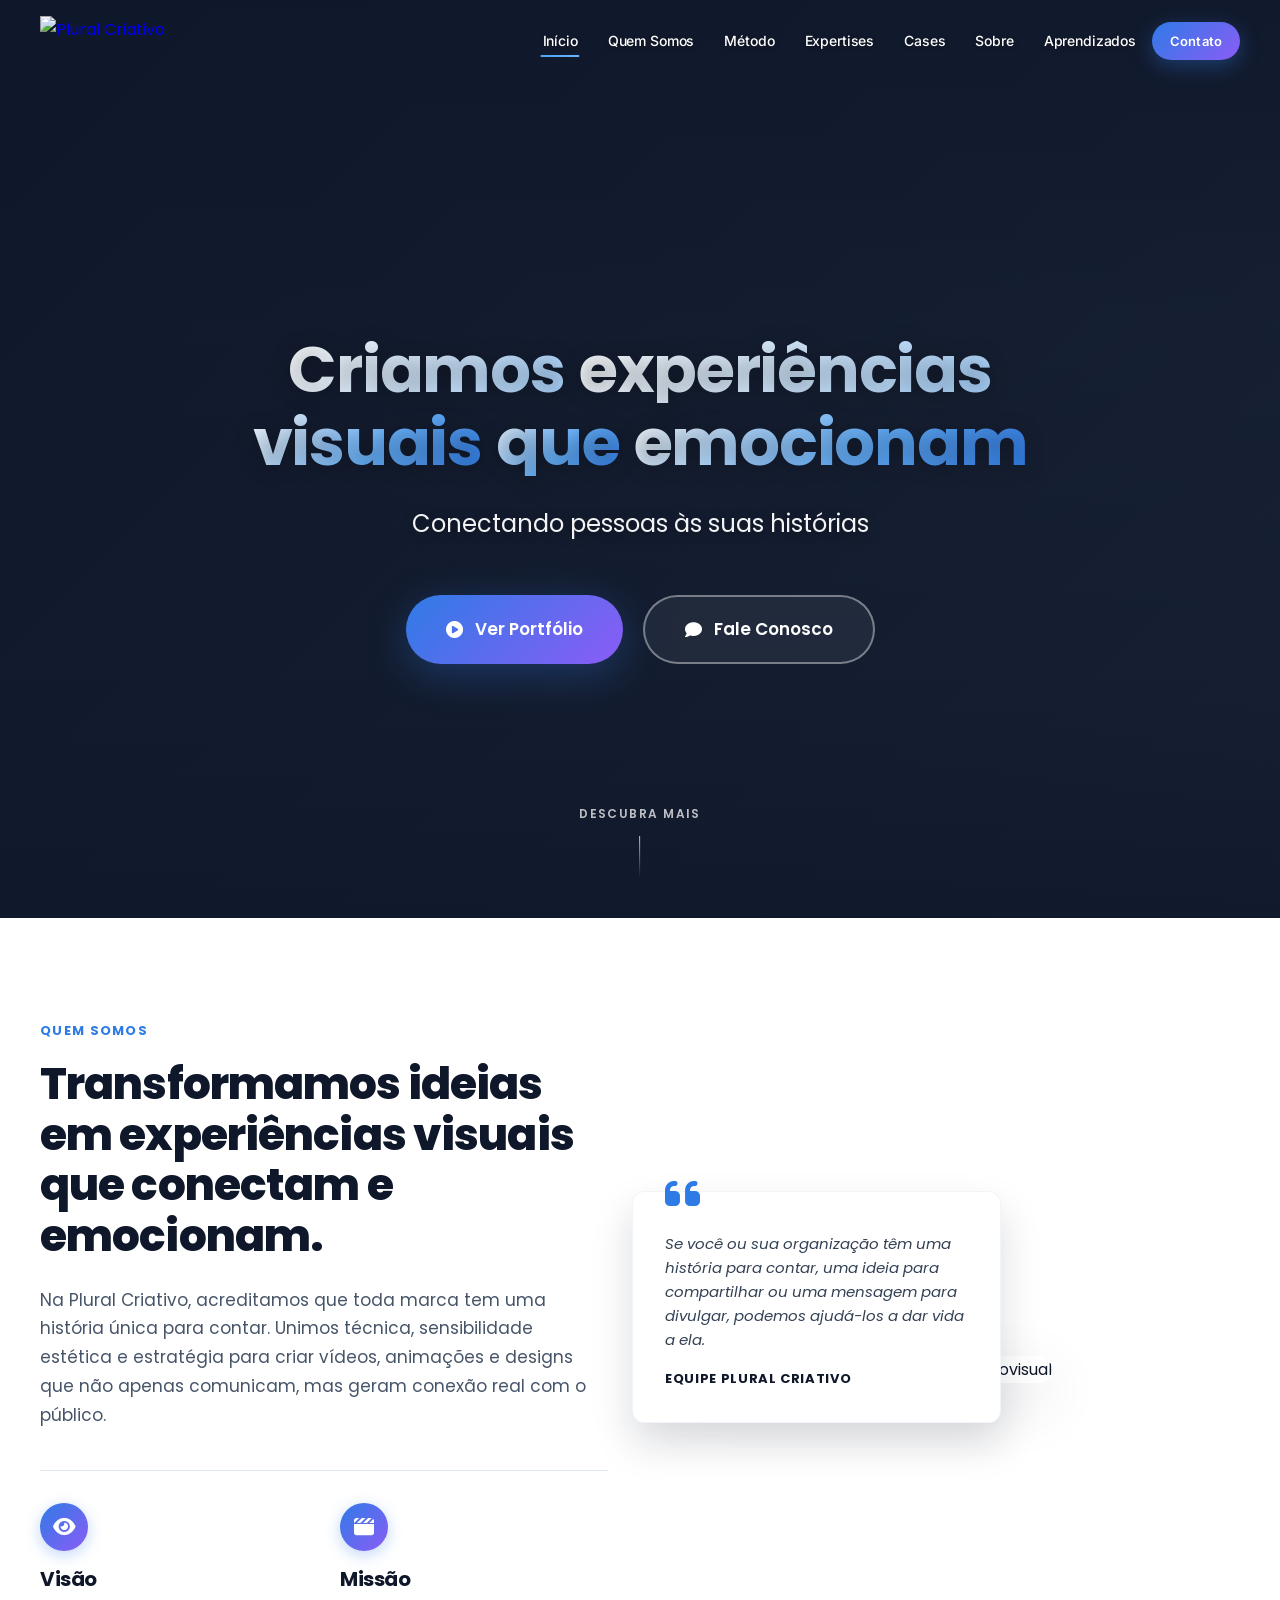
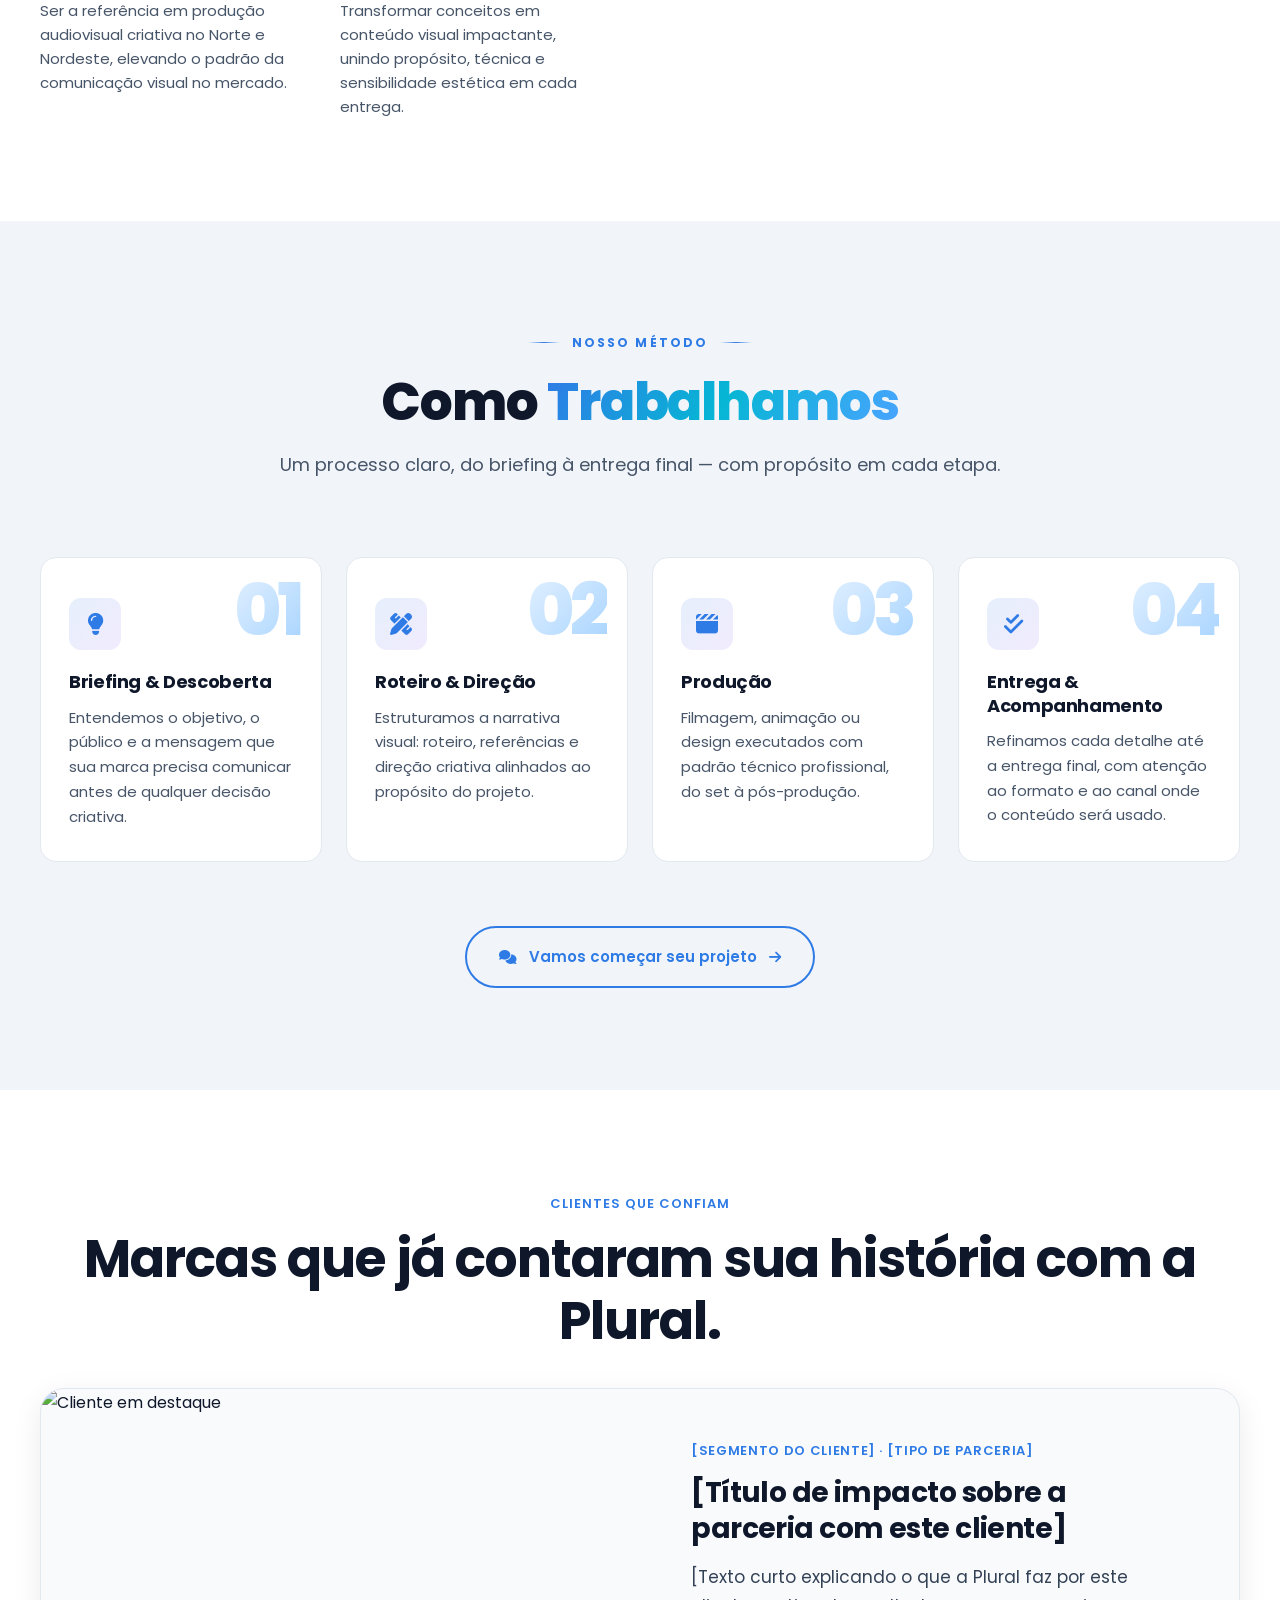
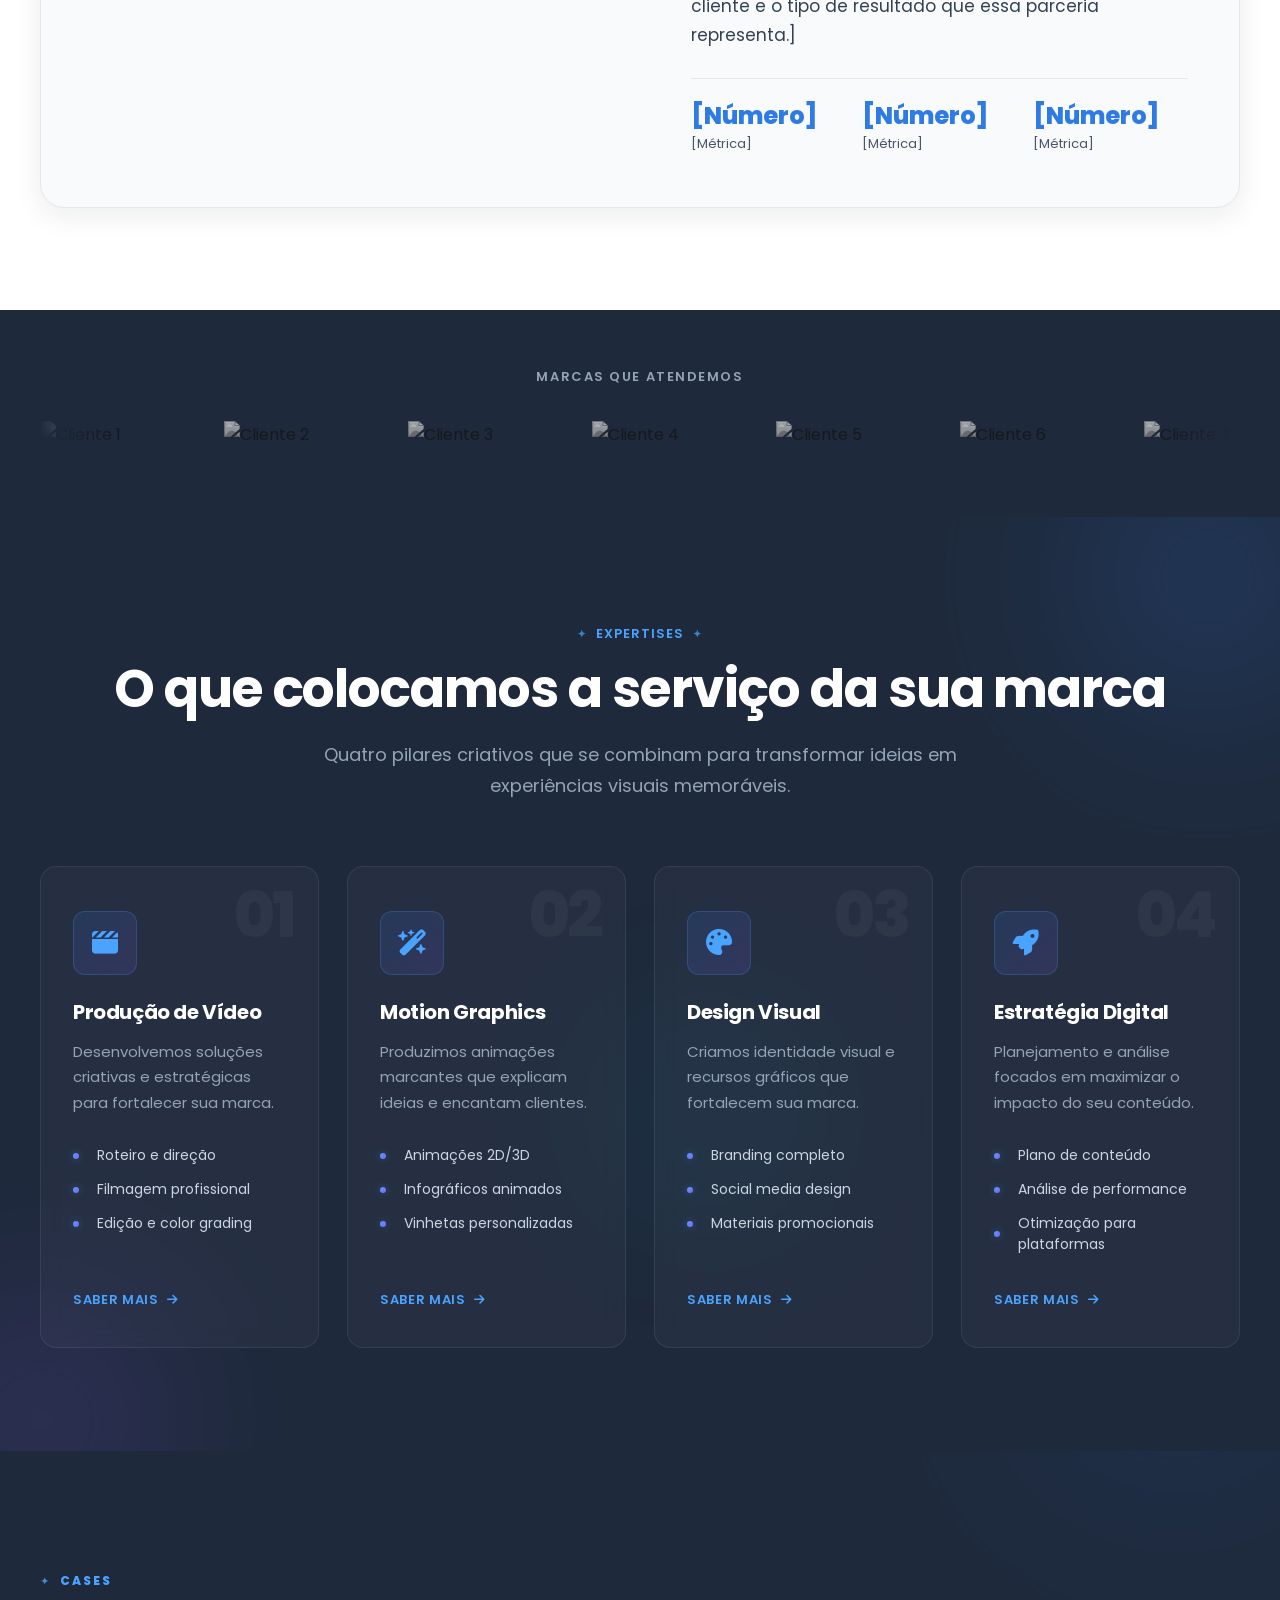
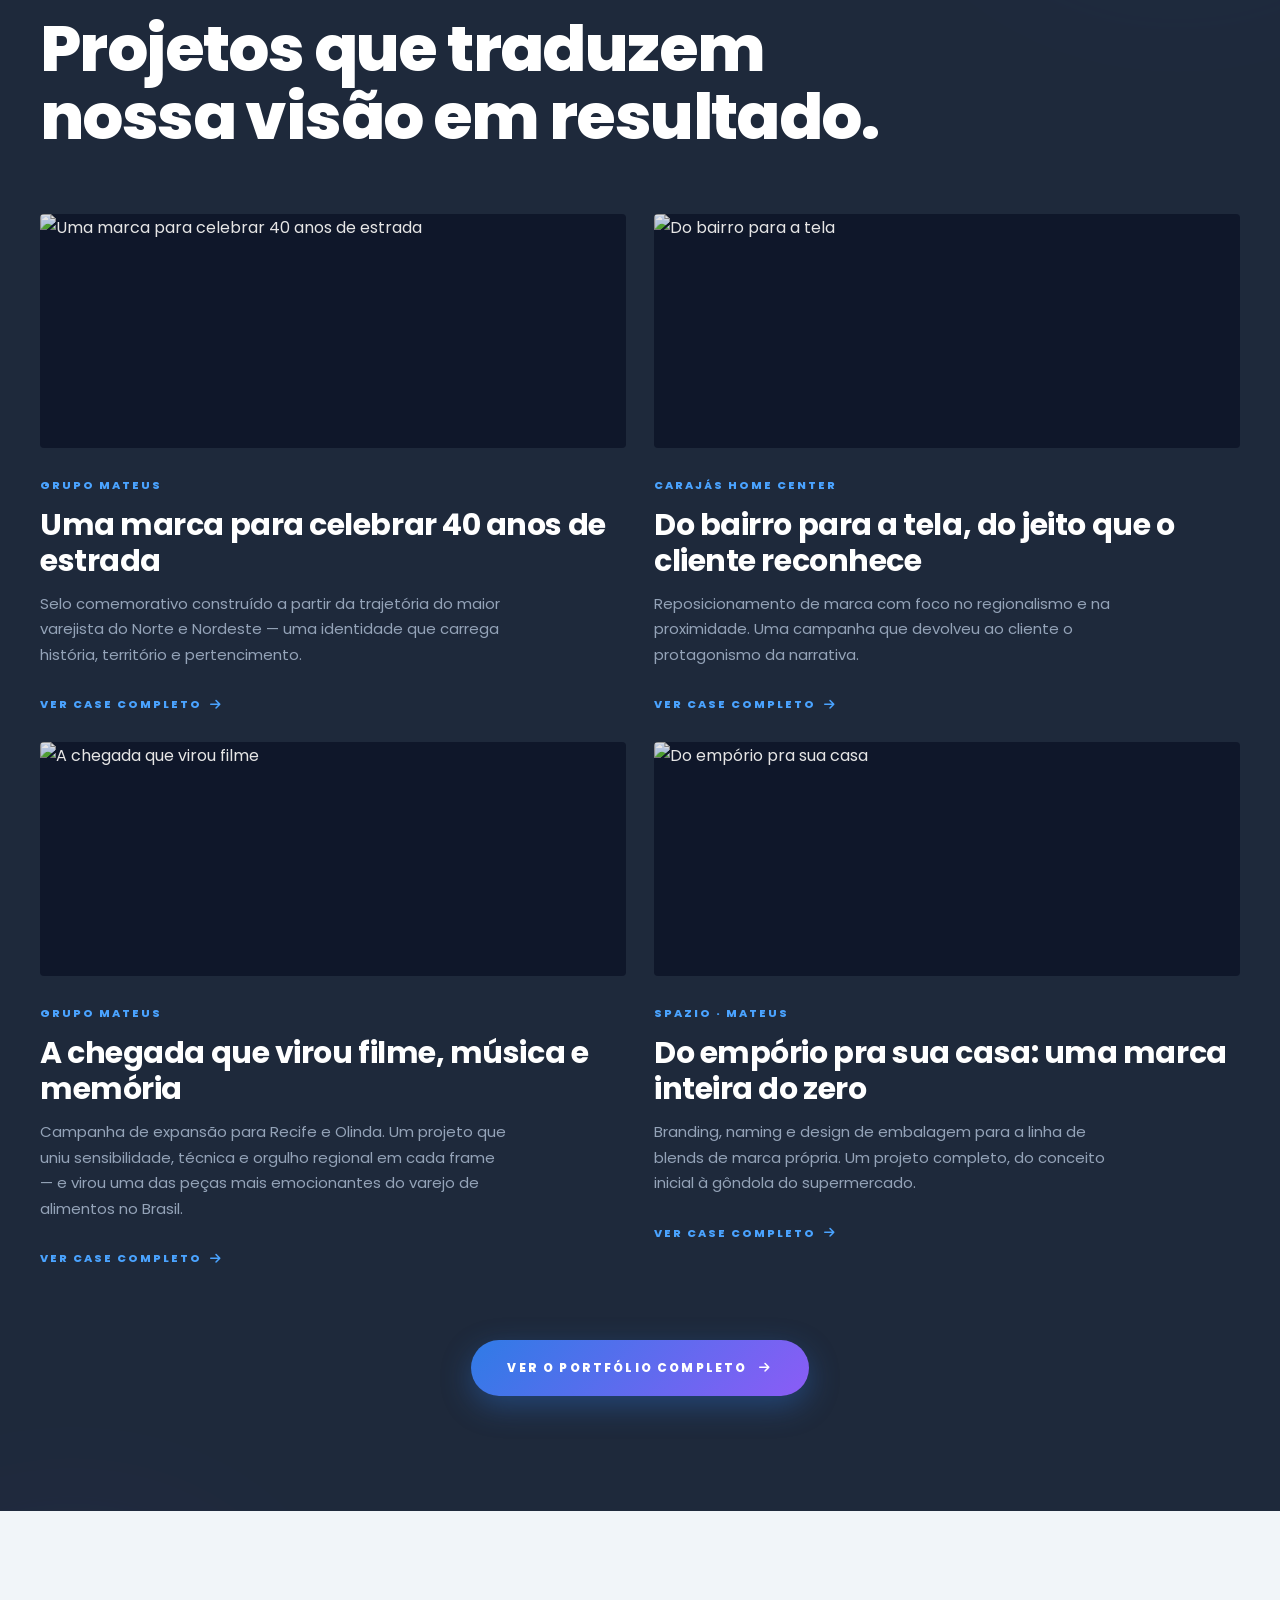
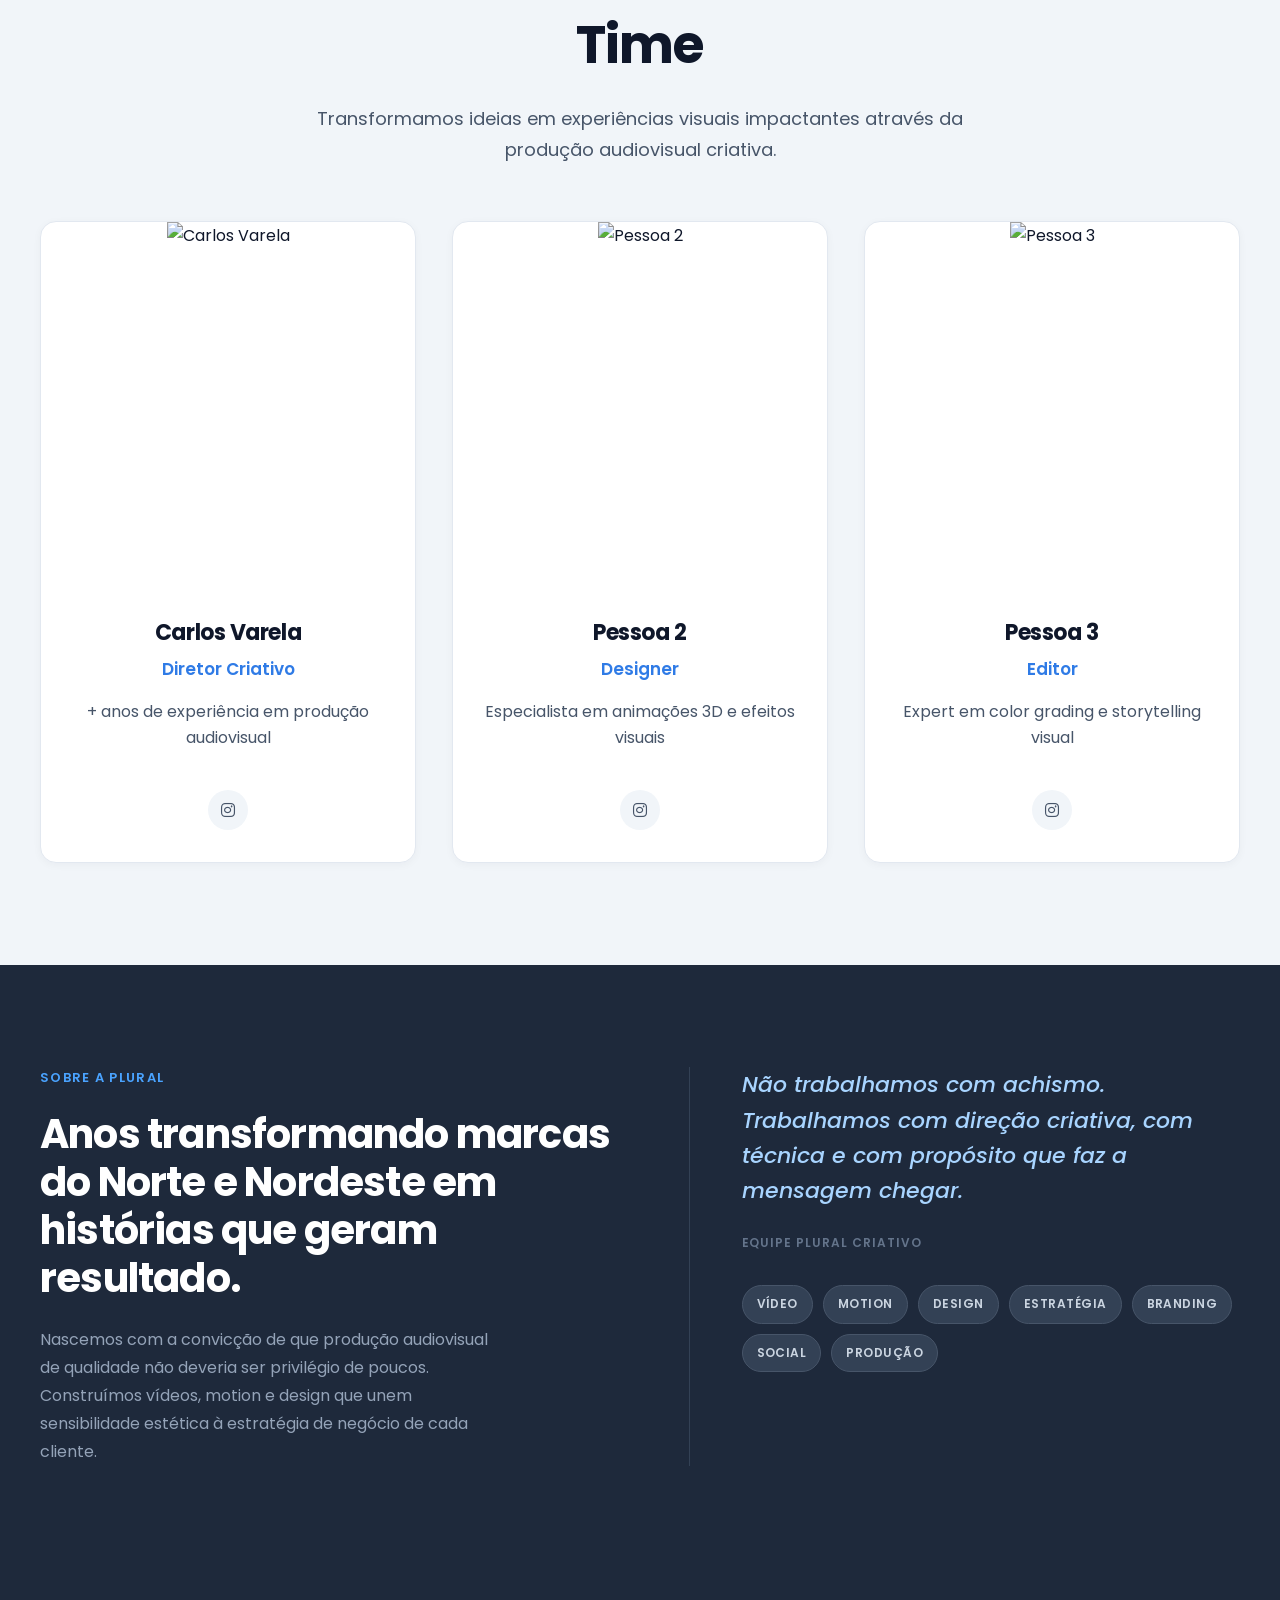
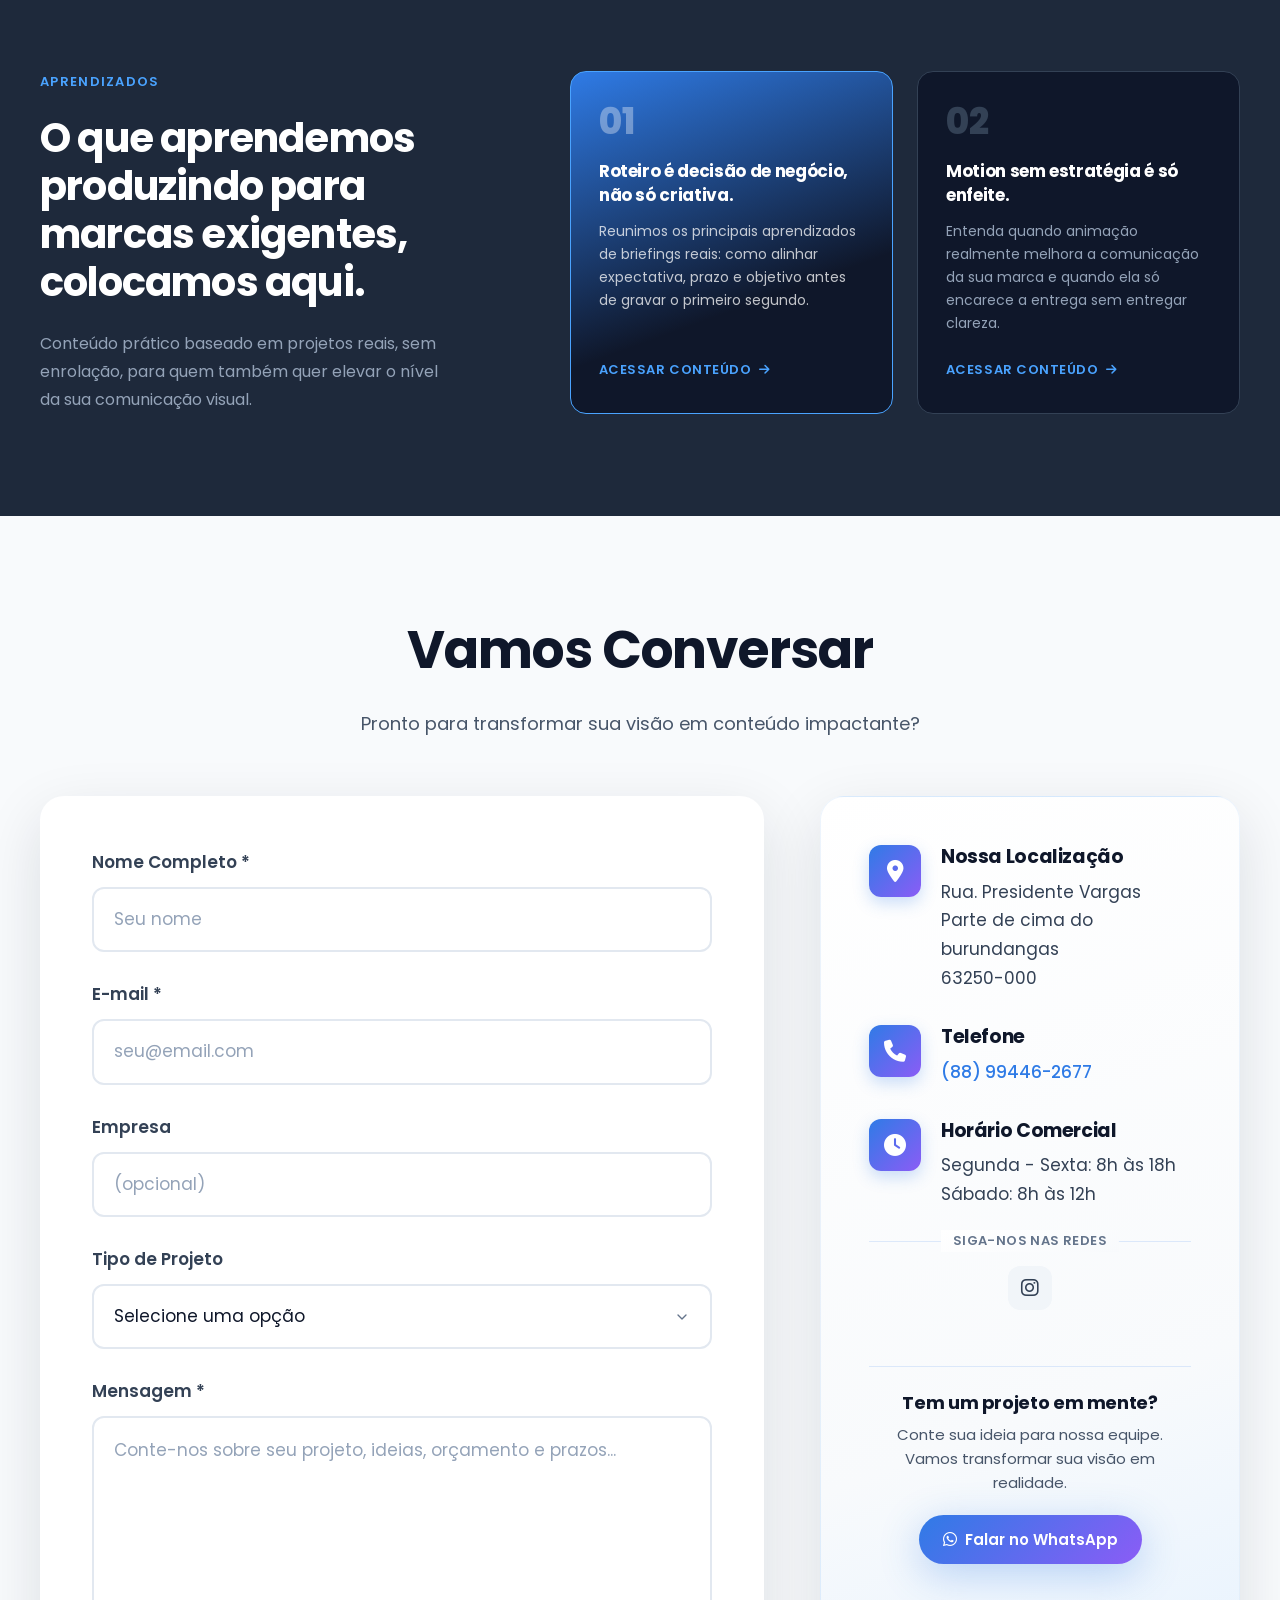
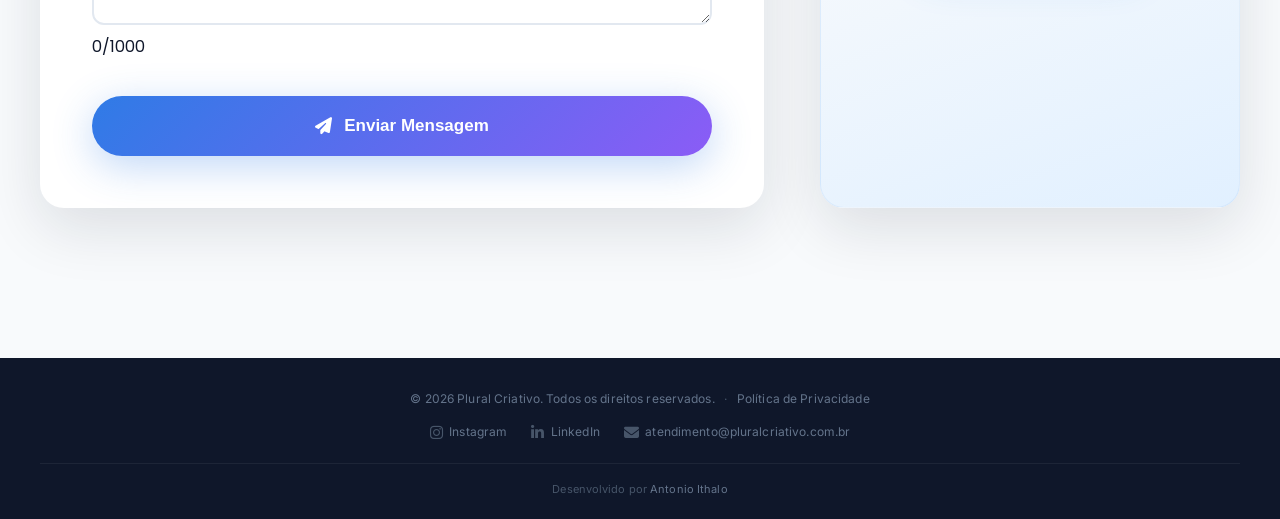
==== commit dda6d089: "Update index.html" ====
--- a/index.html
+++ b/index.html
@@ -608,6 +608,6 @@
       </div>
     </footer>
 
-    <script src="js/main.js"></script>
+    <script src="js/fun.js"></script>
 </body>
 </html>
